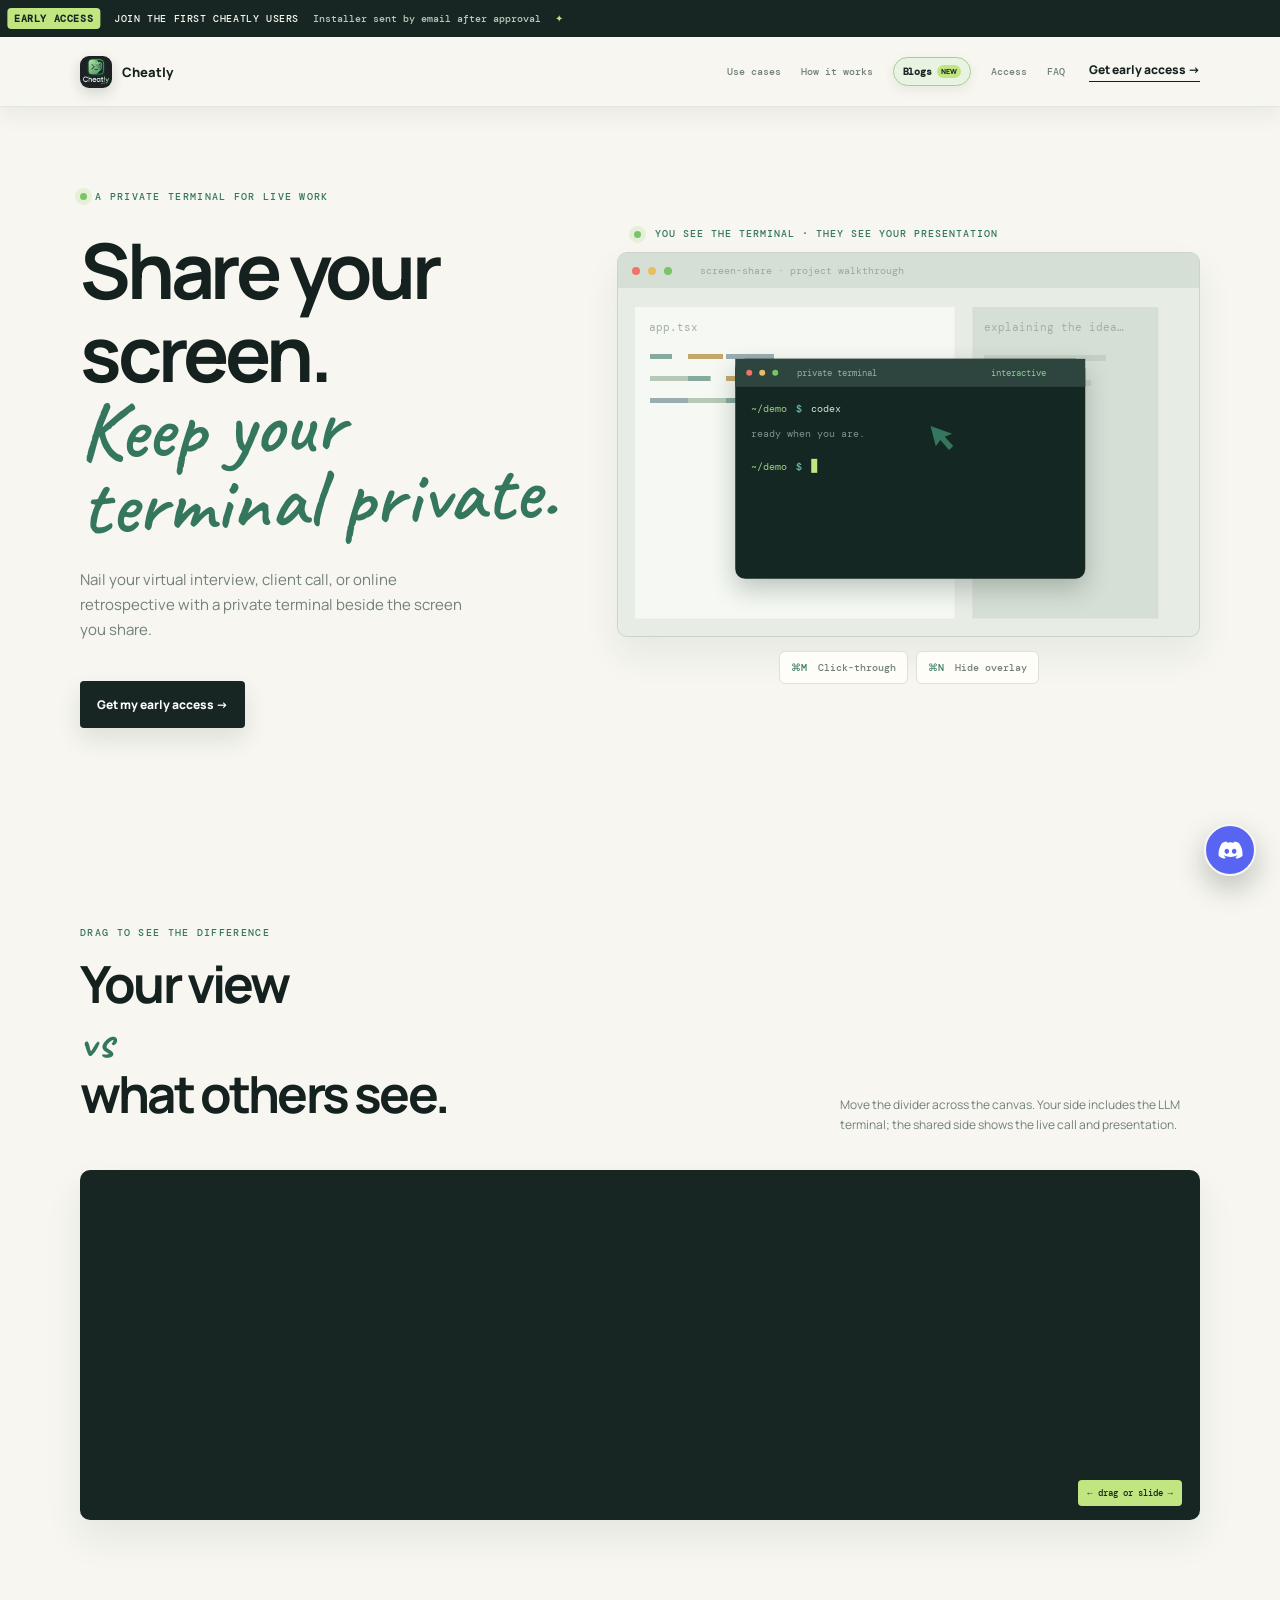
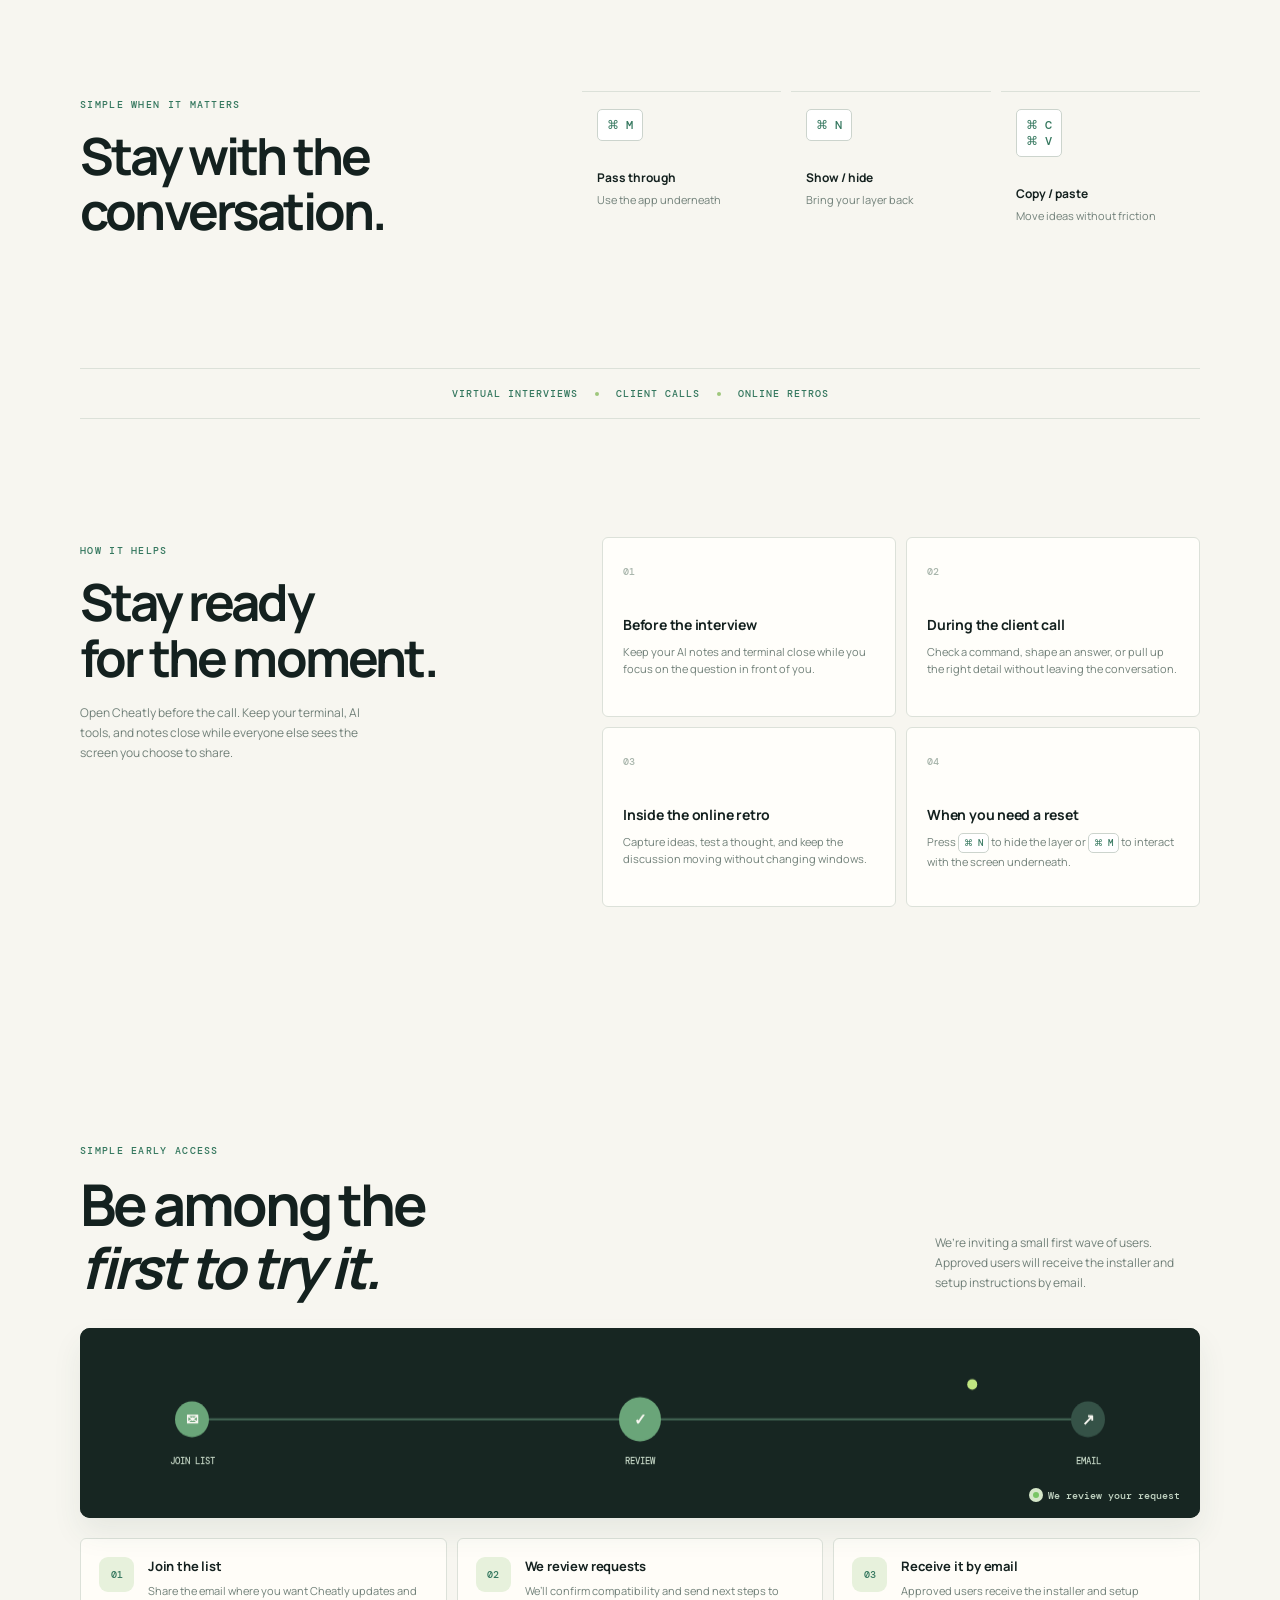
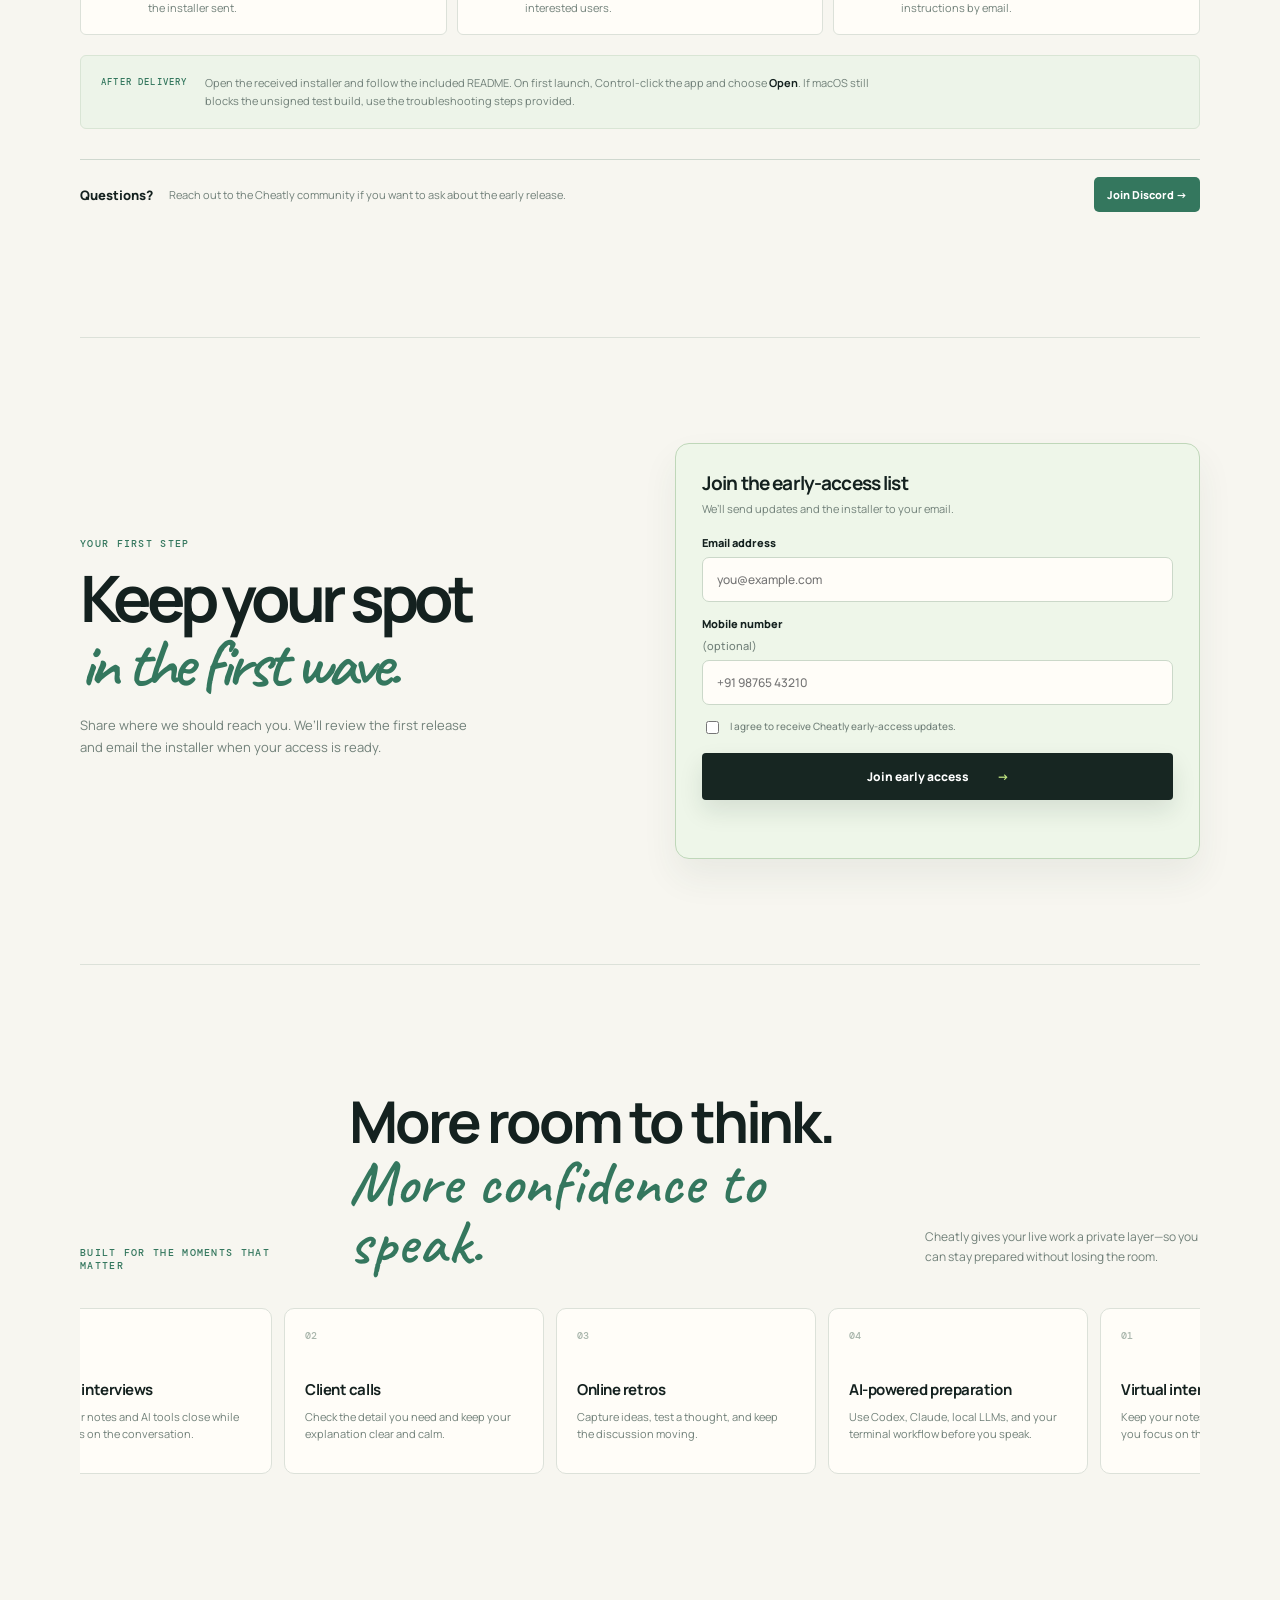
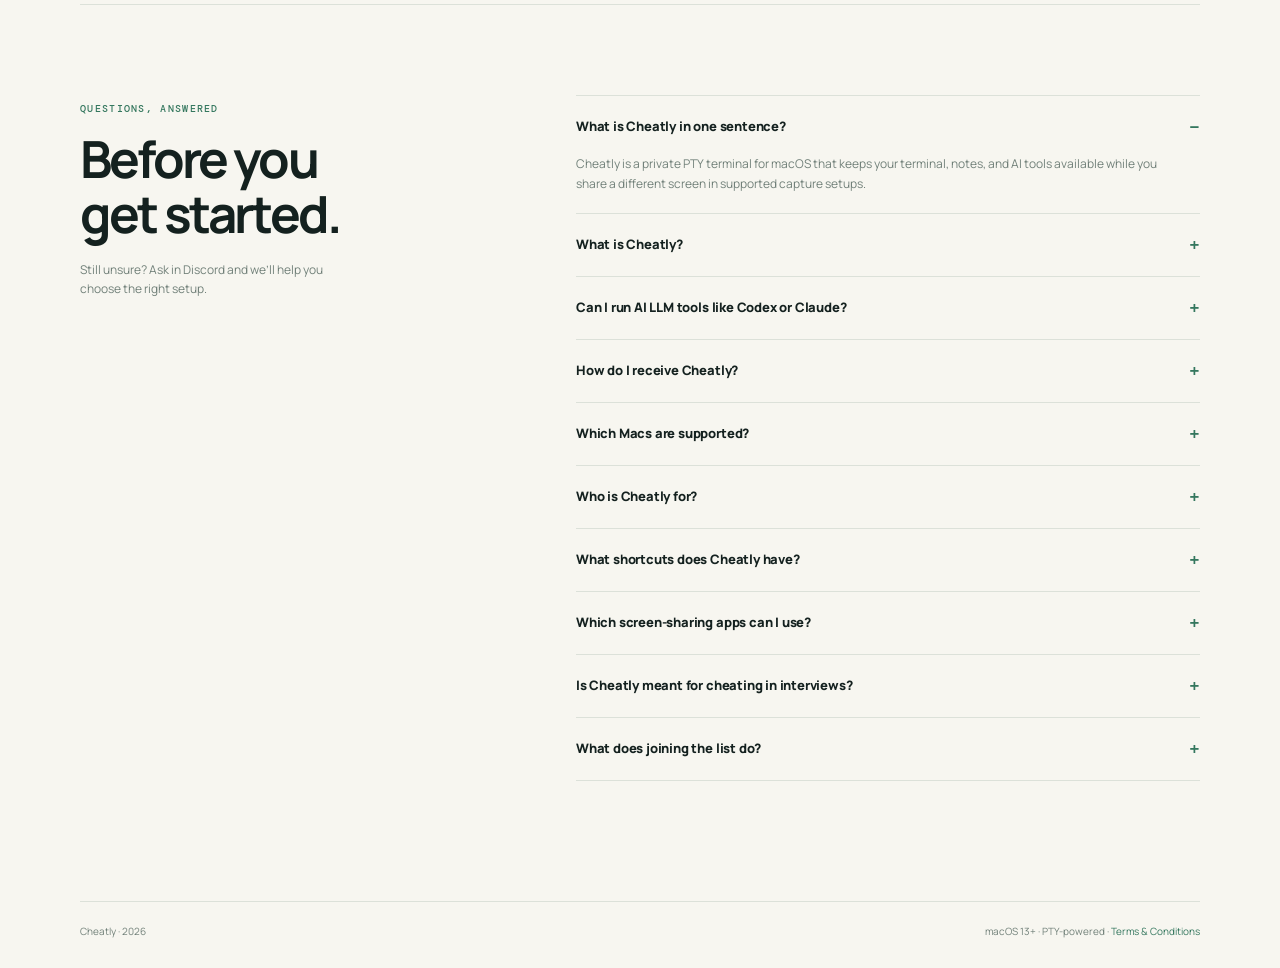
==== index.html @ dd2419b1 "Refine early access SEO and signup experience" ====
<!doctype html>
<html lang="en">
<head>
  <meta charset="utf-8">
  <meta name="viewport" content="width=device-width, initial-scale=1">
  <meta name="description" content="Cheatly is a private PTY terminal for Mac screen sharing. Keep your terminal, notes, and AI tools close while you prepare for interviews, client calls, and online retrospectives.">
  <meta name="keywords" content="private terminal for Mac, macOS screen sharing terminal, AI workspace macOS, PTY terminal overlay, Codex terminal, Claude terminal, private workspace for virtual interviews">
  <meta name="author" content="Cheatly">
  <meta name="application-name" content="Cheatly">
  <meta name="theme-color" content="#172622">
  <meta name="robots" content="index, follow, max-image-preview:large, max-snippet:-1, max-video-preview:-1">
  <meta name="referrer" content="strict-origin-when-cross-origin">
  <link rel="canonical" href="https://cheatly.pro/">
  <meta property="og:type" content="website">
  <meta property="og:site_name" content="Cheatly">
  <meta property="og:title" content="Cheatly — Private terminal for Mac screen sharing">
  <meta property="og:description" content="Keep your terminal, notes, and AI tools close while you share your screen. Join Cheatly early access.">
  <meta property="og:image" content="https://cheatly.pro/cheatly.png">
  <meta property="og:image:alt" content="Cheatly terminal logo">
  <meta property="og:image:type" content="image/png">
  <meta property="og:image:width" content="1070">
  <meta property="og:image:height" content="1070">
  <meta property="og:locale" content="en_IN">
  <meta property="og:url" content="https://cheatly.pro/">
  <meta name="twitter:card" content="summary">
  <meta name="twitter:title" content="Cheatly — Private terminal for Mac screen sharing">
  <meta name="twitter:description" content="Keep your terminal, notes, and AI tools close while you share your screen. Join Cheatly early access.">
  <meta name="twitter:image" content="https://cheatly.pro/cheatly.png">
  <meta name="twitter:image:alt" content="Cheatly terminal logo">
  <title>Cheatly Terminal — Private AI workspace for macOS screen sharing</title>
  <script type="application/ld+json">
  {
    "@context": "https://schema.org",
    "@graph": [
      {
        "@type": "SoftwareApplication",
        "name": "Cheatly",
        "alternateName": "Cheatly Terminal",
        "applicationCategory": "DeveloperApplication",
        "operatingSystem": "macOS 13 or later",
        "description": "A private PTY-powered terminal overlay for macOS screen sharing.",
        "isAccessibleForFree": true,
        "url": "https://cheatly.pro/",
        "brand": {"@type":"Brand","name":"Cheatly"},
        "audience": {"@type":"Audience","audienceType":"Mac users preparing for virtual interviews, client calls, and online retrospectives"},
        "featureList": "Real PTY terminal, AI LLM support, Codex and Claude support, local model support, click-through mode, show and hide shortcut"
      },
      {
        "@type": "WebSite",
        "name": "Cheatly",
        "url": "https://cheatly.pro/",
        "description": "A private terminal workspace for macOS screen sharing."
      },
      {
        "@type": "Organization",
        "name": "Cheatly",
        "url": "https://cheatly.pro/",
        "logo": "https://cheatly.pro/cheatly.png",
        "sameAs": ["https://discord.gg/3Ug6gJwu9"]
      },
      {
        "@type": "FAQPage",
        "mainEntity": [
          {"@type":"Question","name":"What is Cheatly in one sentence?","acceptedAnswer":{"@type":"Answer","text":"Cheatly is a private PTY terminal for macOS that keeps your terminal, notes, and AI tools available while you share a different screen in supported capture setups."}},
          {"@type":"Question","name":"What is Cheatly?","acceptedAnswer":{"@type":"Answer","text":"Cheatly is a real PTY-powered terminal overlay for macOS that gives you a private workspace while you share your screen."}},
          {"@type":"Question","name":"Can I run AI LLM tools like Codex or Claude?","acceptedAnswer":{"@type":"Answer","text":"Yes. You can run Codex, Claude, local LLM tools, git, scripts, and other command-line tools available in your Mac terminal."}},
          {"@type":"Question","name":"How do I receive Cheatly?","acceptedAnswer":{"@type":"Answer","text":"Join the early-access list with your email. After approval, the installer and setup instructions will be sent to you by email."}},
          {"@type":"Question","name":"Which Macs are supported?","acceptedAnswer":{"@type":"Answer","text":"The current release supports macOS 13 or later on Apple Silicon Macs."}},
          {"@type":"Question","name":"Who is Cheatly for?","acceptedAnswer":{"@type":"Answer","text":"Cheatly is for Mac users who want a private workspace for preparation, notes, terminal commands, and permitted AI-assisted work during virtual interviews, client calls, and online retrospectives."}},
          {"@type":"Question","name":"What shortcuts does Cheatly have?","acceptedAnswer":{"@type":"Answer","text":"Command-M toggles click-through mode, Command-N shows or hides the overlay, and standard Command-C and Command-V copy and paste work in the terminal."}},
          {"@type":"Question","name":"Which screen-sharing apps can I use?","acceptedAnswer":{"@type":"Answer","text":"Cheatly is designed for supported capture paths in apps such as Teams, Zoom, Google Meet, and WhatsApp. Capture behavior can vary by app, call mode, and system settings, so test your setup before an important session."}},
          {"@type":"Question","name":"Is Cheatly meant for cheating in interviews?","acceptedAnswer":{"@type":"Answer","text":"No. Cheatly does not support cheating or deceptive use during interviews, exams, or professional calls. Ask your interviewer or meeting host for permission before using LLM tools, and follow their rules."}}
        ]
      }
    ]
  }
  </script>
  <link rel="stylesheet" href="styles.css?v=15">
  <link rel="icon" href="cheatly.png" type="image/png">
  <link rel="apple-touch-icon" href="cheatly.png">
  <!-- Google tag (gtag.js) -->
  <script async src="https://www.googletagmanager.com/gtag/js?id=G-L28HCH51R9"></script>
  <script>
    window.dataLayer = window.dataLayer || [];
    function gtag(){dataLayer.push(arguments);}
    gtag('js', new Date());
    gtag('config', 'G-L28HCH51R9');
  </script>
  <!-- Meta Pixel Code -->
  <script>
    !function(f,b,e,v,n,t,s)
    {if(f.fbq)return;n=f.fbq=function(){n.callMethod?
    n.callMethod.apply(n,arguments):n.queue.push(arguments)};
    if(!f._fbq)f._fbq=n;n.push=n;n.loaded=!0;n.version='2.0';
    n.queue=[];t=b.createElement(e);t.async=!0;
    t.src=v;s=b.getElementsByTagName(e)[0];
    s.parentNode.insertBefore(t,s)}(window, document,'script',
    'https://connect.facebook.net/en_US/fbevents.js');
    fbq('init', '2319515568893162');
    fbq('track', 'PageView');
  </script>
</head>
<body>
  <noscript><img height="1" width="1" style="display:none" src="https://www.facebook.com/tr?id=2319515568893162&ev=PageView&noscript=1" alt=""></noscript>
  <div class="offer-banner"><div class="offer-track"><span>EARLY ACCESS</span><b>Join the first Cheatly users</b><small>Installer sent by email after approval</small><i>✦</i><span>EARLY ACCESS</span><b>Join the first Cheatly users</b><small>Installer sent by email after approval</small><i>✦</i></div></div>
  <header class="nav shell">
    <a class="brand" href="#top" aria-label="Cheatly home"><img class="brand-logo" src="cheatly.png" alt="Cheatly logo"><span>Cheatly</span></a>
    <nav class="nav-links" aria-label="Main navigation"><a href="#use-cases">Use cases</a><a href="#how">How it works</a><a class="blog-nav-link" href="blogs.html">Blogs <span>New</span></a><a href="#access">Access</a><a href="#faq">FAQ</a></nav>
    <div class="mobile-nav"><button class="mobile-nav-toggle" id="mobileNavToggle" type="button" aria-expanded="false" aria-controls="mobileNavPanel">Menu <span>+</span></button><div class="mobile-nav-panel" id="mobileNavPanel" aria-hidden="true"><a href="#use-cases">Use cases</a><a href="#how">How it works</a><a class="blog-nav-link" href="blogs.html">Blogs <span>New</span></a><a href="#access">Access</a><a href="#faq">FAQ</a></div></div>
    <a class="nav-buy" href="#join"><span class="desktop-cta">Get early access →</span><span class="mobile-cta">Join list →</span></a>
  </header>

  <main id="top">
    <section class="hero shell">
      <div class="hero-copy">
        <span class="eyebrow"><i></i> A private terminal for live work</span>
        <h1>Share your screen.<br><em>Keep your terminal private.</em></h1>
        <p>Nail your virtual interview, client call, or online retrospective with a private terminal beside the screen you share.</p>
        <a class="button" href="#join">Get my early access →</a>
      </div>
      <div class="demo-wrap">
        <div class="demo-label"><span class="pulse"></span> You see the terminal · They see your presentation</div>
        <div class="demo-card"><canvas id="demoCanvas" aria-label="Interactive animation showing a private terminal over a shared screen"></canvas></div>
        <div class="demo-controls">
          <button id="modeButton" type="button"><span>⌘M</span> Click-through</button>
          <button id="visibilityButton" type="button"><span>⌘N</span> Hide overlay</button>
        </div>
      </div>
    </section>

    <section class="flap-demo shell">
      <div class="flap-heading"><div><span class="eyebrow">Drag to see the difference</span><h2>Your view<br><span class="vs-line">vs</span><br>what others see.</h2></div><p>Move the divider across the canvas. Your side includes the LLM terminal; the shared side shows the live call and presentation.</p></div>
      <div class="flap-player"><canvas id="flapCanvas" aria-label="Interactive comparison between the private terminal view and shared screen view"></canvas><div class="flap-hint">← drag or slide →</div></div>
      <input id="flapSlider" class="flap-slider" type="range" min="18" max="82" value="50" aria-label="Compare your private view with the shared view">
      <div class="flap-labels"><span>YOUR VIEW · PRIVATE TERMINAL</span><span>SHARED VIEW · PRESENTATION</span></div>
    </section>

    <section id="features" class="shortcuts shell">
      <div class="shortcut-intro"><span class="eyebrow">Simple when it matters</span><h2>Stay with the<br>conversation.</h2></div>
      <div class="shortcut-list">
        <div class="shortcut"><kbd>⌘ M</kbd><div><strong>Pass through</strong><small>Use the app underneath</small></div></div>
        <div class="shortcut"><kbd>⌘ N</kbd><div><strong>Show / hide</strong><small>Bring your layer back</small></div></div>
        <div class="shortcut"><kbd>⌘ C<br>⌘ V</kbd><div><strong>Copy / paste</strong><small>Move ideas without friction</small></div></div>
      </div>
    </section>

    <section class="signal-strip shell">
      <span>VIRTUAL INTERVIEWS</span><i></i><span>CLIENT CALLS</span><i></i><span>ONLINE RETROS</span>
    </section>

    <section id="how" class="how-it-works shell">
      <div class="how-intro"><span class="eyebrow">How it helps</span><h2>Stay ready<br>for the moment.</h2><p>Open Cheatly before the call. Keep your terminal, AI tools, and notes close while everyone else sees the screen you choose to share.</p></div>
      <div class="how-grid">
        <article class="how-card"><span>01</span><h3>Before the interview</h3><p>Keep your AI notes and terminal close while you focus on the question in front of you.</p></article>
        <article class="how-card"><span>02</span><h3>During the client call</h3><p>Check a command, shape an answer, or pull up the right detail without leaving the conversation.</p></article>
        <article class="how-card"><span>03</span><h3>Inside the online retro</h3><p>Capture ideas, test a thought, and keep the discussion moving without changing windows.</p></article>
        <article class="how-card"><span>04</span><h3>When you need a reset</h3><p>Press <kbd>⌘ N</kbd> to hide the layer or <kbd>⌘ M</kbd> to interact with the screen underneath.</p></article>
      </div>
    </section>

    <section id="access" class="access shell">
      <div class="access-heading"><div><span class="eyebrow">Simple early access</span><h2>Be among the<br><em>first to try it.</em></h2></div><p>We’re inviting a small first wave of users. Approved users will receive the installer and setup instructions by email.</p></div>
      <div class="access-visual"><canvas id="accessCanvas" aria-label="Three-step process: join the early-access list, receive approval, and get the installer by email"></canvas><div class="visual-caption"><span class="pulse"></span><span id="processCaption">Join the early-access list</span></div></div>
      <div class="access-details">
        <div class="access-detail"><span class="step-icon">01</span><div><h3>Join the list</h3><p>Share the email where you want Cheatly updates and the installer sent.</p></div></div>
        <div class="access-detail"><span class="step-icon">02</span><div><h3>We review requests</h3><p>We’ll confirm compatibility and send next steps to interested users.</p></div></div>
        <div class="access-detail"><span class="step-icon">03</span><div><h3>Receive it by email</h3><p>Approved users receive the installer and setup instructions by email.</p></div></div>
      </div>
      <div class="install-note"><span class="eyebrow">After delivery</span><p>Open the received installer and follow the included README. On first launch, Control-click the app and choose <b>Open</b>. If macOS still blocks the unsigned test build, use the troubleshooting steps provided.</p></div>
      <div class="support-note"><span>Questions?</span><p>Reach out to the Cheatly community if you want to ask about the early release.</p><a class="support-button" href="https://discord.gg/3Ug6gJwu9" target="_blank" rel="noopener">Join Discord →</a></div>
    </section>
    <section id="join" class="join shell" aria-labelledby="join-title"><div class="join-copy"><span class="eyebrow">Your first step</span><h2 id="join-title">Keep your spot<br><em>in the first wave.</em></h2><p>Share where we should reach you. We’ll review the first release and email the installer when your access is ready.</p></div><form class="interest-form" id="interestForm"><div class="form-heading"><strong>Join the early-access list</strong><span>We’ll send updates and the installer to your email.</span></div><label>Email address<input name="email" type="email" autocomplete="email" placeholder="you@example.com" required></label><label>Mobile number <span>(optional)</span><input name="mobile" type="tel" autocomplete="tel" placeholder="+91 98765 43210"></label><label class="consent"><input name="consent" type="checkbox" required><span>I agree to receive Cheatly early-access updates.</span></label><button class="button" type="submit">Join early access <b>→</b></button><p class="form-status" id="interestStatus" role="status" aria-live="polite"></p></form></section>
    <section id="use-cases" class="use-cases shell" aria-labelledby="use-cases-title">
      <div class="use-cases-heading"><span class="eyebrow">Built for the moments that matter</span><h2 id="use-cases-title">More room to think.<br><em>More confidence to speak.</em></h2><p>Cheatly gives your live work a private layer—so you can stay prepared without losing the room.</p></div>
      <div class="use-cases-marquee" aria-label="Cheatly use cases">
        <div class="use-cases-track">
          <article><span>01</span><strong>Virtual interviews</strong><p>Keep your notes and AI tools close while you focus on the conversation.</p></article>
          <article><span>02</span><strong>Client calls</strong><p>Check the detail you need and keep your explanation clear and calm.</p></article>
          <article><span>03</span><strong>Online retros</strong><p>Capture ideas, test a thought, and keep the discussion moving.</p></article>
          <article><span>04</span><strong>AI-powered preparation</strong><p>Use Codex, Claude, local LLMs, and your terminal workflow before you speak.</p></article>
          <article><span>01</span><strong>Virtual interviews</strong><p>Keep your notes and AI tools close while you focus on the conversation.</p></article>
          <article><span>02</span><strong>Client calls</strong><p>Check the detail you need and keep your explanation clear and calm.</p></article>
          <article><span>03</span><strong>Online retros</strong><p>Capture ideas, test a thought, and keep the discussion moving.</p></article>
          <article><span>04</span><strong>AI-powered preparation</strong><p>Use Codex, Claude, local LLMs, and your terminal workflow before you speak.</p></article>
        </div>
      </div>
    </section>
    <section id="faq" class="faq shell">
      <div class="faq-heading"><span class="eyebrow">Questions, answered</span><h2>Before you<br>get started.</h2><p>Still unsure? Ask in Discord and we’ll help you choose the right setup.</p></div>
      <div class="faq-list">
        <details open><summary>What is Cheatly in one sentence?</summary><p>Cheatly is a private PTY terminal for macOS that keeps your terminal, notes, and AI tools available while you share a different screen in supported capture setups.</p></details>
        <details><summary>What is Cheatly?</summary><p>Cheatly is a real PTY-powered terminal overlay for macOS. It gives you a private workspace while you share your screen.</p></details>
        <details><summary>Can I run AI LLM tools like Codex or Claude?</summary><p>Yes. You can run Codex, Claude, local LLM tools, git, scripts, and other command-line tools available in your Mac terminal.</p></details>
        <details><summary>How do I receive Cheatly?</summary><p>Join the early-access list with your email. After approval, the installer and setup instructions will be sent to you by email.</p></details>
        <details><summary>Which Macs are supported?</summary><p>The current release supports macOS 13 or later on Apple Silicon Macs.</p></details>
        <details><summary>Who is Cheatly for?</summary><p>Cheatly is for Mac users preparing for virtual interviews, client calls, online retrospectives, and other live work where a private preparation space is useful.</p></details>
        <details><summary>What shortcuts does Cheatly have?</summary><p><kbd>⌘ M</kbd> toggles click-through mode, <kbd>⌘ N</kbd> shows or hides the overlay, and standard <kbd>⌘ C</kbd> and <kbd>⌘ V</kbd> copy and paste work in the terminal.</p></details>
        <details><summary>Which screen-sharing apps can I use?</summary><p>Cheatly is designed for supported capture paths in apps such as Teams, Zoom, Google Meet, and WhatsApp. Capture behavior can vary by app, call mode, and system settings, so test your setup before an important session.</p></details>
        <details><summary>Is Cheatly meant for cheating in interviews?</summary><p><strong>No.</strong> Cheatly does not support cheating or deceptive use during interviews, exams, or professional calls. Ask your interviewer or meeting host for permission before using LLM tools, and follow their rules.</p></details>
        <details><summary>What does joining the list do?</summary><p>It lets us contact you about the first release. If you’re approved, we’ll email the installer and setup instructions.</p></details>
      </div>
    </section>
  </main>

  <footer class="footer shell"><span>Cheatly · 2026</span><span>macOS 13+ · PTY-powered · <a href="tnc/">Terms &amp; Conditions</a></span></footer>
  <a class="floating-discord" href="https://discord.gg/3Ug6gJwu9" target="_blank" rel="noopener" aria-label="Open Cheatly Discord support" data-tooltip="Need help? Join Discord">
    <svg viewBox="0 0 24 24" aria-hidden="true"><path d="M19.54 5.32A16.8 16.8 0 0 0 15.4 4l-.5 1.02a15.6 15.6 0 0 0-5.8 0L8.6 4a16.8 16.8 0 0 0-4.14 1.32C1.84 9.25 1.13 13.07 1.48 16.84a16.8 16.8 0 0 0 5.07 2.58l1.23-1.63a10.2 10.2 0 0 1-1.94-.94l.47-.36c3.74 1.74 7.8 1.74 11.5 0l.47.36c-.61.36-1.26.68-1.94.94l1.23 1.63a16.8 16.8 0 0 0 5.07-2.58c.42-4.37-.72-8.16-3.1-11.52ZM8.73 15.03c-1.12 0-2.04-1.02-2.04-2.28s.9-2.28 2.04-2.28 2.05 1.02 2.04 2.28c0 1.26-.9 2.28-2.04 2.28Zm6.54 0c-1.12 0-2.04-1.02-2.04-2.28s.9-2.28 2.04-2.28 2.05 1.02 2.04 2.28c0 1.26-.9 2.28-2.04 2.28Z"/></svg>
  </a>
  <script src="config.js?v=2"></script>
  <script>window.GA4_MEASUREMENT_ID = typeof GA4_MEASUREMENT_ID !== "undefined" ? GA4_MEASUREMENT_ID : "";</script>
  <script>window.MIXPANEL_PROJECT_TOKEN = typeof MIXPANEL_PROJECT_TOKEN !== "undefined" ? MIXPANEL_PROJECT_TOKEN : "";</script>
  <script src="analytics.js?v=3"></script>
  <script src="waitlist.js?v=1"></script>
  <script src="demo.js?v=13"></script>
</body>
</html>
---- styles.css ----
@import url('https://fonts.googleapis.com/css2?family=Caveat:wght@500;600;700&family=DM+Mono:wght@400;500&family=Manrope:wght@400;600;700;800&display=swap');
:root{--ink:#14211f;--muted:#718079;--paper:#f7f6f0;--green:#34775e;--lime:#c1e681;--line:#dce1d9;--dark:#172622}
*{box-sizing:border-box}html{scroll-behavior:smooth}body{margin:0;background:var(--paper);color:var(--ink);font-family:Manrope,system-ui,sans-serif}.shell{width:min(1120px,calc(100% - 44px));margin:auto}
.offer-banner{position:sticky;top:0;z-index:20;overflow:hidden;min-height:35px;color:#f7f6f0;background:var(--dark);font:500 10px DM Mono,monospace;letter-spacing:.06em;text-transform:uppercase;white-space:nowrap}.offer-track{display:flex;width:max-content;align-items:center;gap:14px;padding:8px 0;animation:offer-marquee 24s linear infinite;transform:translateX(-50%)}.offer-banner span{padding:4px 7px;border-radius:4px;color:var(--dark);background:var(--lime);font-weight:800}.offer-banner b{font-weight:500}.offer-banner small{color:#b8c9ba;font:inherit;text-transform:none;letter-spacing:0}.offer-banner i{color:var(--lime);font-style:normal}@keyframes offer-marquee{from{transform:translateX(-50%)}to{transform:translateX(0)}}
.nav{height:82px;display:flex;align-items:center;justify-content:space-between;gap:24px}.brand{display:flex;align-items:center;gap:10px;color:var(--ink);font-size:13px;font-weight:800;text-decoration:none}.brand-logo{display:block;width:32px;height:32px;border-radius:9px;object-fit:cover;box-shadow:0 5px 14px rgba(23,38,34,.16)}.nav-links{display:flex;align-items:center;gap:20px;margin-left:auto}.nav-links a{color:var(--muted);font:500 10px DM Mono,monospace;text-decoration:none}.nav-links a:hover{color:var(--green)}.nav-buy{color:var(--ink);font-size:12px;font-weight:800;text-decoration:none;border-bottom:1px solid var(--ink);padding-bottom:3px;white-space:nowrap}.mobile-nav{display:none}
.hero{display:grid;grid-template-columns:.9fr 1.1fr;gap:60px;align-items:center;padding:76px 0 105px}.eyebrow{display:inline-flex;align-items:center;gap:8px;color:var(--green);font:500 10px DM Mono,monospace;letter-spacing:.13em;text-transform:uppercase}.eyebrow i,.pulse{display:inline-block;width:7px;height:7px;border-radius:50%;background:#79c565;box-shadow:0 0 0 5px #e6f0d9}.hero h1{margin:24px 0 22px;font-size:clamp(48px,6vw,77px);line-height:.96;letter-spacing:-.085em}.hero h1 em{color:var(--green);font-style:normal}.hero-copy p{max-width:390px;color:var(--muted);font-size:15px;line-height:1.65}.button{display:inline-flex;align-items:center;justify-content:space-between;gap:28px;margin-top:23px;padding:15px 17px;border:0;border-radius:8px;color:#fff;background:var(--dark);font:800 12px Manrope,sans-serif;text-decoration:none;box-shadow:0 11px 24px #162e281c;cursor:pointer;transition:.2s}.button:hover{background:var(--green);transform:translateY(-2px)}.button b{color:var(--lime);font-weight:800}
.demo-wrap{position:relative}.demo-label{margin:0 0 12px 17px;color:var(--green);font:500 10px DM Mono,monospace;text-transform:uppercase;letter-spacing:.1em}.demo-label .pulse{margin-right:7px;vertical-align:-1px;animation:glow 1.6s infinite}@keyframes glow{50%{box-shadow:0 0 0 9px #e6f0d900}}.demo-card{overflow:hidden;border:1px solid #cbd4cb;border-radius:15px;background:#dfe6de;box-shadow:0 24px 55px #244c3b1c}.demo-card canvas{display:block;width:100%;height:auto}.demo-controls{display:flex;gap:8px;justify-content:center;margin-top:14px}.demo-controls button{border:1px solid var(--line);border-radius:6px;padding:9px 11px;color:var(--muted);background:#fffdf8;font:500 10px DM Mono,monospace;cursor:pointer}.demo-controls button:hover,.demo-controls button.active{border-color:var(--green);color:var(--green);background:#edf5e8}.demo-controls span{color:var(--green);margin-right:5px}
.shortcuts{display:grid;grid-template-columns:.8fr 1.2fr;gap:90px;padding:86px 0 125px}.shortcuts h2,.reassurance h2,.buy h2{margin:15px 0 0;font-size:clamp(35px,4vw,53px);line-height:1;letter-spacing:-.075em}.shortcut-list{display:grid;grid-template-columns:repeat(3,1fr);gap:10px;align-items:start}.shortcut{display:flex;flex-direction:column;gap:28px;padding:20px 15px;border-top:1px solid var(--line)}kbd{display:inline-flex;width:max-content;padding:7px 9px;border:1px solid #ccd4cd;border-radius:5px;color:var(--green);background:#fff;font:500 12px DM Mono,monospace;line-height:1.35}.shortcut strong,.shortcut small{display:block}.shortcut strong{font-size:12px}.shortcut small{margin-top:6px;color:var(--muted);font-size:11px;line-height:1.4}
.signal-strip{display:flex;align-items:center;justify-content:center;gap:17px;padding:18px 0;border-top:1px solid var(--line);border-bottom:1px solid var(--line);color:var(--green);font:500 10px DM Mono,monospace;letter-spacing:.1em}.signal-strip i{width:4px;height:4px;border-radius:50%;background:#9fc77c}
.privacy-callout{display:flex;align-items:center;gap:23px;margin-top:32px;padding:25px 28px;border-radius:8px;color:#e9f2e7;background:var(--dark)}.privacy-mark{display:grid;place-items:center;width:42px;height:42px;border:1px solid #65816b;border-radius:50%;color:var(--lime);font-size:27px}.privacy-callout .eyebrow{color:#b6d49f}.privacy-callout h2{margin:8px 0 7px;color:#f7f6f0;font-size:clamp(20px,2.6vw,30px);letter-spacing:-.06em}.privacy-callout p{max-width:610px;margin:0;color:#b8c9ba;font-size:11px;line-height:1.6}.privacy-note{margin-left:auto;color:var(--lime);font:500 10px DM Mono,monospace;line-height:1.5;text-align:right}
.flap-demo{display:grid;grid-template-columns:.65fr 1.35fr;gap:42px;align-items:center;padding:86px 0 112px}.flap-heading h2{margin:15px 0 18px;font-size:clamp(35px,4vw,53px);line-height:1;letter-spacing:-.075em}.flap-heading p{max-width:280px;color:var(--muted);font-size:12px;line-height:1.65}.flap-player{position:relative;overflow:hidden;border-radius:10px;background:#172622;box-shadow:0 18px 36px #244c3b16}.flap-player canvas{display:block;width:100%;height:auto;touch-action:none;cursor:ew-resize}.flap-hint{position:absolute;right:18px;bottom:14px;padding:7px 9px;border-radius:4px;color:#172622;background:#c1e681;font:500 9px DM Mono,monospace;pointer-events:none}.flap-slider{grid-column:2;width:calc(100% - 36px);margin:-25px 18px 0;accent-color:var(--green);cursor:ew-resize}.flap-labels{grid-column:2;display:flex;justify-content:space-between;margin-top:-30px;color:var(--muted);font:500 9px DM Mono,monospace;letter-spacing:.05em}.flap-labels span:last-child{text-align:right}
.story-video{display:grid;grid-template-columns:.7fr 1.3fr;gap:60px;align-items:center;padding:112px 0 118px}.story-video-heading h2{margin:15px 0 18px;font-size:clamp(35px,4vw,53px);line-height:1;letter-spacing:-.075em}.story-video-heading p{max-width:280px;color:var(--muted);font-size:12px;line-height:1.65}.story-player{position:relative;overflow:hidden;border-radius:10px;background:#172622;box-shadow:0 20px 45px #244c3b18}.story-player canvas{display:block;width:100%;height:auto}.story-progress{position:absolute;right:22px;bottom:17px;left:22px;height:2px;background:#55705f}.story-progress span{display:block;width:0;height:100%;background:#c1e681}.story-controls{grid-column:2;display:flex;align-items:center;gap:16px;margin-top:-42px;color:var(--muted);font:500 10px DM Mono,monospace}.story-controls button{padding:8px 12px;border:1px solid var(--line);border-radius:4px;color:var(--green);background:#fffdf8;font:inherit;cursor:pointer}.story-controls button:hover{border-color:var(--green)}.story-dots{display:flex;gap:5px}.story-dots button{width:6px;height:6px;padding:0;border:0;border-radius:50%;background:#c8d5c8;cursor:pointer}.story-dots button.active{background:var(--green)}.story-controls>span{margin-left:auto}
.how-it-works{display:grid;grid-template-columns:.85fr 1.15fr;gap:80px;padding:118px 0}.how-intro h2{margin:15px 0 18px;font-size:clamp(35px,4vw,53px);line-height:1;letter-spacing:-.075em}.how-intro>p{max-width:300px;color:var(--muted);font-size:12px;line-height:1.65}.how-grid{display:grid;grid-template-columns:1fr 1fr;gap:10px}.how-card{min-height:180px;padding:20px;border:1px solid var(--line);border-radius:12px;background:#fffefa}.how-card>span{color:#a8b5ab;font:500 10px DM Mono,monospace}.how-card h3{margin:36px 0 8px;font-size:14px;letter-spacing:-.03em}.how-card p{margin:0;color:var(--muted);font-size:11px;line-height:1.6}.how-card kbd{padding:3px 5px;font-size:9px}
.reassurance{padding:95px 0;background:#e6eee0}.reassurance-inner{display:grid;grid-template-columns:1fr 1fr auto;gap:30px;align-items:end}.reassurance-note{display:flex;align-items:center;gap:14px}.reassurance-note span{color:var(--green);font-size:42px;font-weight:800;letter-spacing:-.08em}.reassurance-note p{margin:0;color:var(--muted);font-size:12px;line-height:1.5}.reassurance-note b{color:var(--ink);font-size:10px;font-weight:600}
.buy{display:flex;align-items:end;justify-content:space-between;gap:40px;padding:125px 0}.buy-right{text-align:right}.buy-right strong{display:block;color:var(--green);font-size:38px;letter-spacing:-.07em}.buy-right strong del{margin-right:8px;color:var(--muted);font-size:20px;font-weight:400;letter-spacing:-.04em}.buy-right small{display:block;color:var(--muted);font-size:11px}.buy-right .button{min-width:210px}.footer{display:flex;justify-content:space-between;padding:22px 0 30px;border-top:1px solid var(--line);color:var(--muted);font-size:10px}
.access{padding:125px 0}.access-heading{margin-bottom:52px}.access-visual{position:relative;overflow:hidden;margin-bottom:14px;border:1px solid #cbd8c9;border-radius:16px;background:#e8f0e4;box-shadow:0 18px 40px #244c3b12}.access-visual canvas{display:block;width:100%;height:180px}.visual-caption{position:absolute;right:22px;bottom:16px;display:flex;align-items:center;gap:9px;color:var(--green);font:500 10px DM Mono,monospace}.visual-caption .pulse{width:6px;height:6px;box-shadow:0 0 0 4px #d5e7c9}.access-steps{display:grid;grid-template-columns:repeat(4,1fr);gap:12px}.access-step{position:relative;min-height:245px;padding:22px 20px;border:1px solid var(--line);border-radius:12px;background:#fffefa}.access-step>b{color:#a8b5ab;font:500 10px DM Mono,monospace}.step-icon{display:grid;place-items:center;width:38px;height:38px;margin:37px 0 28px;border-radius:10px;color:var(--green);background:#e7f1dc;font-size:19px}.access-step h3{margin:0 0 8px;font-size:15px;letter-spacing:-.03em}.access-step p{margin:0;color:var(--muted);font-size:12px;line-height:1.6}.access-step a{color:var(--green);font-weight:800;text-decoration:none}.access-step a:hover{text-decoration:underline}.install-note{display:flex;gap:26px;align-items:flex-start;margin-top:18px;padding:21px 23px;border-radius:10px;background:#e9f0e3}.install-note p{max-width:680px;margin:0;color:var(--muted);font-size:12px;line-height:1.65}.install-note b{color:var(--ink)}.support-note{display:flex;align-items:center;gap:16px;margin-top:46px;padding-top:20px;border-top:1px solid var(--line)}.support-note span{font-size:13px;font-weight:800}.support-note p{margin:0;color:var(--muted);font-size:12px}.support-note a{margin-left:auto;color:var(--green);font-size:12px;font-weight:800;text-decoration:none}
@media(max-width:800px){.hero{grid-template-columns:1fr;gap:48px;padding-top:53px}.hero h1{font-size:58px}.shortcuts{grid-template-columns:1fr;gap:45px}.reassurance-inner{grid-template-columns:1fr 1fr}.reassurance-note{grid-column:1/-1}.buy{align-items:start;flex-direction:column}.buy-right{text-align:left}.footer{display:block}.footer span+span{display:block;margin-top:8px}}
@media(max-width:900px){.nav-links{gap:12px}.nav-links a{font-size:9px}}
@media(max-width:700px){.nav{height:auto;min-height:74px;flex-wrap:wrap;padding:15px 0}.nav-links{order:3;width:100%;justify-content:space-between;margin:0;padding-top:3px}.nav-buy{font-size:11px}}
@media(max-width:650px){.privacy-callout{align-items:flex-start;flex-wrap:wrap;padding:22px}.privacy-note{width:100%;margin:2px 0 0 65px;text-align:left}}
.flap-demo{display:block}.flap-heading{display:flex;align-items:end;justify-content:space-between;gap:42px}.flap-heading h2 .vs-line{color:var(--green);font-size:.72em;letter-spacing:-.04em}.flap-heading p{margin:0 0 5px;max-width:360px}.flap-player{margin-top:30px}.flap-slider{display:block;grid-column:auto;width:calc(100% - 36px);margin:-25px 18px 0}.flap-labels{grid-column:auto}
@media(max-width:650px){.flap-heading{display:block}.flap-heading p{margin-top:20px}.flap-player{margin-top:26px}}
@media(max-width:800px){.how-it-works{grid-template-columns:1fr;gap:42px;padding:95px 0}.how-intro>p{max-width:420px}}
@media(max-width:800px){.story-video{grid-template-columns:1fr;gap:35px;padding:95px 0}.story-video-heading p{max-width:420px}.story-controls{grid-column:auto;margin-top:-17px}}
@media(max-width:800px){.flap-demo{grid-template-columns:1fr;gap:30px;padding:75px 0 95px}.flap-heading p{max-width:420px}.flap-slider,.flap-labels{grid-column:auto}.flap-labels{margin-top:-18px;font-size:8px}}
@media(max-width:520px){.flap-hint{right:10px;bottom:10px;font-size:8px}.flap-slider{height:34px;margin-top:-20px}.flap-labels{font-size:7px;letter-spacing:0}}
@media(max-width:800px){.access{padding:95px 0}.access-visual canvas{height:205px}.visual-caption{right:15px;bottom:13px;font-size:9px}.access-steps{grid-template-columns:1fr 1fr}.access-step{min-height:0}.install-note,.support-note{display:block}.install-note p{margin-top:12px}.support-note p{margin:10px 0}.support-note a{display:inline-block;margin:0}}
@media(max-width:520px){.access-steps{grid-template-columns:1fr}.access-visual canvas{height:225px}.visual-caption{position:static;padding:0 15px 14px}}

/* Access section refinement */
.access{padding-top:112px}.access-heading{display:flex;align-items:end;justify-content:space-between;gap:40px;margin-bottom:30px}.access-heading h2{margin:14px 0 0;font-size:clamp(38px,4.5vw,58px);line-height:.98;letter-spacing:-.08em}.access-heading>p{max-width:265px;margin:0 0 5px;color:var(--muted);font-size:12px;line-height:1.65}.access-visual{margin-bottom:20px;border:0;border-radius:18px;background:var(--dark);box-shadow:0 20px 45px #162e281c}.access-visual canvas{height:190px}.visual-caption{right:20px;bottom:16px;color:#c3d5c4}.access-steps{gap:10px}.access-step{min-height:215px;padding:19px 18px;border-color:#e1e5dd;border-radius:14px;background:#fffdf8;transition:transform .2s,box-shadow .2s}.access-step:hover{transform:translateY(-3px);box-shadow:0 12px 25px #244c3b12}.access-step>b{font-size:9px}.step-icon{width:35px;height:35px;margin:31px 0 23px;border-radius:9px;font-size:17px}.access-step h3{font-size:14px}.access-step p{font-size:11px;line-height:1.55}.install-note{gap:18px;margin-top:20px;padding:18px 20px;border:1px solid #d9e5d5;background:#edf4e9}.install-note .eyebrow{flex:0 0 auto;padding-top:2px;font-size:9px}.install-note p{font-size:11px}.support-note{margin-top:30px;padding-top:17px}.support-note p{font-size:11px}.support-note a{font-size:11px}
@media(max-width:800px){.access-heading{display:block}.access-heading>p{margin-top:20px}.access-visual canvas{height:205px}.access-step{min-height:190px}}

/* Keep the process panel and four-step row stable after deployment/cache refresh. */
section#access .access-visual{display:block;min-height:190px;height:190px;background:#172622}
section#access .access-visual canvas{display:block!important;width:100%!important;height:190px!important;min-height:190px}
section#access .access-steps{display:grid;grid-template-columns:repeat(4,minmax(0,1fr));width:100%}
section#access .access-details{display:grid;grid-template-columns:repeat(3,minmax(0,1fr));gap:10px;margin-top:20px}.access-detail{display:flex;gap:14px;align-items:flex-start;padding:18px;border:1px solid var(--line);border-radius:14px;background:#fffdf8}.access-detail .step-icon{flex:0 0 35px;margin:0;width:35px;height:35px;font:500 10px DM Mono,monospace}.access-detail h3{margin:1px 0 7px;font-size:13px;letter-spacing:-.03em}.access-detail p{margin:0;color:var(--muted);font-size:11px;line-height:1.55}.access-detail a{color:var(--green);font-weight:800;text-decoration:none}.access-detail a:hover{text-decoration:underline}
@media(max-width:800px){section#access .access-visual{height:205px;min-height:205px}section#access .access-visual canvas{height:205px!important;min-height:205px}section#access .access-steps{grid-template-columns:repeat(2,minmax(0,1fr))}}
@media(max-width:800px){section#access .access-details{grid-template-columns:1fr}}
.qr-cta{display:flex;align-items:center;justify-content:space-between;gap:40px;padding:38px 0 70px;border-top:1px solid var(--line)}.qr-cta h2{margin:14px 0 10px;font-size:clamp(32px,4vw,48px);line-height:1;letter-spacing:-.075em}.qr-cta p{margin:0 0 16px;color:var(--muted);font-size:12px}.qr-cta a{color:var(--green);font-size:12px;font-weight:800;text-decoration:none}.qr-frame{display:flex;align-items:center;gap:15px;padding:10px 14px 10px 10px;border:1px solid var(--line);border-radius:12px;background:#fffefa}.qr-frame img{display:block;width:118px;height:118px;border-radius:5px}.qr-frame span{color:var(--green);font:500 9px DM Mono,monospace;writing-mode:vertical-rl;letter-spacing:.12em}
.faq{display:grid;grid-template-columns:.8fr 1.2fr;gap:80px;padding:90px 0 120px;border-top:1px solid var(--line)}.faq-heading h2{margin:14px 0 18px;font-size:clamp(35px,4vw,53px);line-height:1;letter-spacing:-.075em}.faq-heading p{max-width:260px;margin:0;color:var(--muted);font-size:12px;line-height:1.65}.faq-list{border-top:1px solid var(--line)}.faq-list details{border-bottom:1px solid var(--line)}.faq-list summary{display:flex;align-items:center;justify-content:space-between;gap:20px;padding:19px 0;color:var(--ink);font-size:13px;font-weight:800;cursor:pointer;list-style:none}.faq-list summary::-webkit-details-marker{display:none}.faq-list summary::after{content:'+';color:var(--green);font:500 18px DM Mono,monospace}.faq-list details[open] summary::after{content:'−'}.faq-list details p{max-width:620px;margin:-4px 35px 19px 0;color:var(--muted);font-size:12px;line-height:1.65}.faq-list kbd{padding:3px 5px;font-size:9px}
@media(max-width:650px){.qr-cta{align-items:flex-start;flex-direction:column}.qr-frame{align-self:flex-start}}
@media(max-width:800px){.faq{grid-template-columns:1fr;gap:42px;padding:80px 0 95px}.faq-heading p{max-width:420px}}
@media(max-width:520px){.offer-track{gap:9px;font-size:9px;animation-duration:19s}.buy-right strong{font-size:34px}}

/* Editorial finish: quieter surfaces, sharper edges, less template-like repetition. */
.hero h1{font-weight:700;letter-spacing:-.095em}.button{border-radius:4px}.demo-card{border-radius:10px;box-shadow:0 18px 35px #244c3b14}.shortcut{padding-top:17px}.how-card,.access-detail{border-radius:6px;box-shadow:none}.how-card:hover,.access-detail:hover{border-color:#b8cbb7}.access-visual{border-radius:10px!important;box-shadow:0 15px 30px #244c3b14!important}.install-note{border-radius:6px}.support-note{border-top-color:#cfd8cf}.qr-frame{border-radius:6px}.qr-frame img{border-radius:2px}
@media(max-width:520px){.shell{width:calc(100% - 30px)}.hero h1{font-size:48px}.shortcut-list{grid-template-columns:1fr 1fr}.shortcut:last-child{grid-column:1/-1}.reassurance-inner{display:block}.reassurance-note{margin-top:35px}.footer{padding-bottom:25px}}

/* Readability pass: give display type enough air and reserve the handwritten face for emphasis. */
h1,h2,h3{overflow-wrap:normal;word-break:normal;text-wrap:balance}
.hero h1,.shortcuts h2,.reassurance h2,.buy h2,.flap-heading h2,.story-video-heading h2,.how-intro h2,.access-heading h2,.qr-cta h2,.faq-heading h2{line-height:1.08;letter-spacing:-.055em}
.hero h1 em{display:inline-block;font-family:Caveat,"Segoe Print",cursive;font-size:1.08em;font-weight:600;line-height:.9;letter-spacing:.005em;transform:rotate(-2deg);transform-origin:left center}
.flap-heading h2 .vs-line{display:inline-block;font-family:Caveat,"Segoe Print",cursive;font-size:.92em;font-weight:700;line-height:.7;letter-spacing:.02em;transform:rotate(-5deg)}
.privacy-callout h2{line-height:1.12;letter-spacing:-.035em}
.how-card h3,.access-detail h3,.faq-list summary{line-height:1.3;letter-spacing:-.015em}
@media(max-width:520px){.hero h1{font-size:48px;line-height:1.06}.hero h1 em{font-size:1.1em}.flap-heading h2,.story-video-heading h2,.how-intro h2,.access-heading h2,.qr-cta h2,.faq-heading h2{line-height:1.08}}

/* Make the purchase decision unmistakable. */
.access-heading>p strong{color:var(--green);font-weight:800}
.support-note .support-button{padding:10px 13px;border-radius:5px;color:#fff;background:var(--green);font-size:11px;white-space:nowrap}.support-note .support-button:hover{color:#fff;background:var(--dark);text-decoration:none}
.access-detail.proof-step{border-color:#a8cb9c;background:#f0f7eb;box-shadow:0 8px 18px #244c3b12}.access-detail.proof-step h3{color:var(--green)}
.use-cases{overflow:hidden;padding:112px 0 118px;border-top:1px solid var(--line)}.use-cases-heading{display:flex;align-items:end;justify-content:space-between;gap:40px;margin-bottom:34px}.use-cases-heading h2{margin:14px 0 0;font-size:clamp(38px,4.5vw,58px);line-height:1.05;letter-spacing:-.055em}.use-cases-heading h2 em{font-family:Caveat,"Segoe Print",cursive;font-size:1.08em;font-weight:600;line-height:.85;letter-spacing:.01em;color:var(--green);font-style:normal}.use-cases-heading p{max-width:275px;margin:0 0 5px;color:var(--muted);font-size:12px;line-height:1.65}.use-cases-marquee{overflow:hidden;margin:0 calc((100vw - min(1120px,calc(100vw - 44px))) / -2);padding:2px 0 12px}.use-cases-track{display:flex;width:max-content;gap:12px;padding:0 12px;animation:use-case-roll 34s linear infinite}.use-cases-track:hover{animation-play-state:paused}.use-cases-track article{width:260px;min-height:166px;padding:20px;border:1px solid var(--line);border-radius:10px;background:#fffdf8}.use-cases-track article span{display:block;color:#a8b5ab;font:500 10px DM Mono,monospace}.use-cases-track strong{display:block;margin-top:37px;color:var(--ink);font-size:15px;letter-spacing:-.03em}.use-cases-track p{margin:8px 0 0;color:var(--muted);font-size:11px;line-height:1.55}@keyframes use-case-roll{from{transform:translateX(-50%)}to{transform:translateX(0)}}
.floating-discord{position:fixed;right:24px;bottom:24px;z-index:30;display:grid;place-items:center;width:52px;height:52px;border:2px solid var(--paper);border-radius:50%;color:#fff;background:#5865f2;box-shadow:0 12px 28px #17262242;text-decoration:none;transition:transform .2s,box-shadow .2s}.floating-discord svg{width:27px;height:27px;fill:currentColor}.floating-discord:hover{transform:translateY(-4px) scale(1.04);box-shadow:0 16px 32px #17262255}.floating-discord::after{content:attr(data-tooltip);position:absolute;right:62px;bottom:7px;width:max-content;padding:8px 10px;border-radius:5px;color:#fff;background:var(--dark);font:500 10px DM Mono,monospace;opacity:0;pointer-events:none;transform:translateX(5px);transition:opacity .2s,transform .2s}.floating-discord:hover::after,.floating-discord:focus-visible::after{opacity:1;transform:translateX(0)}
@media(max-width:520px){.floating-discord{right:16px;bottom:16px;width:48px;height:48px}.floating-discord::after{display:none}}
@media(max-width:800px){.use-cases{padding:88px 0 95px}.use-cases-heading{display:block}.use-cases-heading p{margin-top:20px;max-width:420px}.use-cases-marquee{margin-left:-15px;margin-right:-15px}}
@media(max-width:520px){.use-cases-heading h2{font-size:42px;line-height:1.18;letter-spacing:-.035em;word-spacing:.035em}.use-cases-heading h2 em{display:inline-block;margin-top:4px;line-height:1.02;letter-spacing:.015em}}
.blog{padding:112px 0 120px;border-top:1px solid var(--line)}.blog-heading{display:flex;align-items:end;justify-content:space-between;gap:40px;margin-bottom:38px}.blog-heading h1,.blog-heading h2{margin:14px 0 0;font-size:clamp(38px,4.5vw,58px);line-height:1.05;letter-spacing:-.055em}.blog-heading h1 em,.blog-heading h2 em{color:var(--green);font-family:Caveat,"Segoe Print",cursive;font-size:1.08em;font-weight:600;line-height:.85;letter-spacing:.01em}.blog-heading p{max-width:290px;margin:0 0 5px;color:var(--muted);font-size:12px;line-height:1.65}.blog-layout{display:grid;grid-template-columns:.9fr 1.1fr;gap:46px;align-items:start}.blog-visual{position:sticky;top:120px;overflow:hidden;border-radius:12px;background:var(--dark);box-shadow:0 18px 35px #244c3b14}.blog-visual canvas{display:block;width:100%;height:auto}.blog-visual-caption{margin:0;padding:14px 18px 16px;color:#b8c9ba;font:500 10px DM Mono,monospace;line-height:1.5}.blog-post{max-width:650px}.blog-meta{margin:0 0 25px;color:var(--green);font:500 10px DM Mono,monospace;letter-spacing:.04em;text-transform:uppercase}.blog-post h2,.blog-post h3{margin:30px 0 9px;font-size:22px;line-height:1.15;letter-spacing:-.04em}.blog-post h2:first-of-type,.blog-post h3:first-of-type{margin-top:0}.blog-post p{margin:0 0 16px;color:var(--muted);font-size:14px;line-height:1.8}.blog-post kbd{padding:3px 6px;font-size:10px;vertical-align:1px}@media(max-width:800px){.blog{padding:88px 0 95px}.blog-heading{display:block}.blog-heading p{margin-top:20px;max-width:420px}.blog-layout{grid-template-columns:1fr;gap:35px}.blog-visual{position:relative;top:auto}.blog-post{max-width:none}}@media(max-width:520px){.blog-heading h1,.blog-heading h2{font-size:42px;line-height:1.1}.blog-post h2,.blog-post h3{font-size:20px}.blog-post p{font-size:13px;line-height:1.75}}
@media(max-width:700px){.nav{min-height:70px;gap:12px;padding:13px 0}.nav-links{display:none}.mobile-nav{position:relative;display:block;margin-left:auto}.mobile-nav summary{display:flex;align-items:center;gap:7px;padding:8px 10px;border:1px solid var(--line);border-radius:5px;color:var(--green);background:#fffdf8;font:500 10px DM Mono,monospace;cursor:pointer;list-style:none}.mobile-nav summary::-webkit-details-marker{display:none}.mobile-nav summary::after{content:'+';font-size:14px}.mobile-nav[open] summary::after{content:'−'}.mobile-nav>div{position:absolute;top:42px;right:0;z-index:25;display:grid;min-width:150px;padding:7px;border:1px solid var(--line);border-radius:7px;background:#fffdf8;box-shadow:0 14px 28px #1726221c}.mobile-nav a{padding:10px 9px;color:var(--ink);font:500 10px DM Mono,monospace;text-decoration:none}.mobile-nav a:hover{color:var(--green);background:#edf4e9}.nav-buy{font-size:10px}}
@media(max-width:390px){.brand span{display:none}.nav-buy{font-size:9px}.nav{gap:8px}}
.nav{position:sticky;top:35px;z-index:19;width:100%;height:70px;padding:0 max(22px,calc((100vw - 1120px) / 2));background:rgba(247,246,240,.84);border-bottom:1px solid rgba(220,225,217,.82);box-shadow:0 8px 22px rgba(20,33,31,.06);backdrop-filter:blur(14px);-webkit-backdrop-filter:blur(14px)}.mobile-cta{display:none}
@media(max-width:700px){.nav{height:70px;min-height:70px;padding:13px 15px}}
@media(max-width:700px){.mobile-nav[open]::before{content:'';position:fixed;top:105px;right:0;bottom:0;left:0;z-index:24;background:#17262238}.mobile-nav>div{position:fixed;top:105px;right:0;bottom:0;z-index:26;width:min(320px,88vw);min-width:0;padding:22px 18px;background:rgba(255,253,248,.98);border:0;border-left:1px solid var(--line);border-radius:0;box-shadow:-16px 0 40px #17262222}.mobile-nav a{display:flex;align-items:center;min-height:54px;padding:14px 10px;border-bottom:1px solid var(--line);font-size:12px}.mobile-nav a:last-child{border-bottom:0}.mobile-nav summary{position:relative;z-index:27}}
@media(max-width:700px){.nav{overflow:visible;backdrop-filter:none;-webkit-backdrop-filter:none}.desktop-cta{display:none}.mobile-cta{display:inline}.mobile-nav{z-index:31}.mobile-nav-toggle{display:flex;align-items:center;gap:7px;padding:8px 10px;border:1px solid var(--line);border-radius:5px;color:var(--green);background:#fffdf8;font:500 10px DM Mono,monospace;cursor:pointer}.mobile-nav-toggle span{font-size:14px;line-height:1}.mobile-nav-panel{display:none!important;overflow-y:auto}.mobile-nav.is-open::before{content:'';position:fixed;top:105px;right:0;bottom:0;left:0;z-index:24;background:#17262238}.mobile-nav.is-open .mobile-nav-panel{display:flex!important;flex-direction:column;position:fixed;top:105px;right:0;bottom:0;z-index:26;width:min(320px,88vw);min-width:0;padding:22px 18px;background:rgba(255,253,248,.98);border-left:1px solid var(--line);box-shadow:-16px 0 40px #17262222}}
/* Blog index and article pages */
.blog-featured{display:flex;align-items:center;gap:24px;margin:0 0 34px;padding:18px 20px;border:1px solid #bfd7b9;border-radius:10px;background:#e8f3e2}.blog-featured .eyebrow{flex:0 0 auto;color:var(--green);font-size:9px}.blog-featured p{max-width:660px;margin:0;color:var(--muted);font-size:12px;line-height:1.6}.blog-index-grid{display:grid;grid-template-columns:repeat(2,minmax(0,1fr));gap:14px}.blog-card{display:flex;min-height:270px;flex-direction:column;padding:25px;border:1px solid var(--line);border-radius:10px;color:var(--ink);background:#fffdf8;text-decoration:none;transition:transform .2s,border-color .2s,box-shadow .2s}.blog-card:hover{transform:translateY(-4px);border-color:#a8c79f;box-shadow:0 14px 28px #244c3b12}.blog-card-number{color:var(--green);font:500 10px DM Mono,monospace;text-transform:uppercase}.blog-card h2{margin:50px 0 12px;font-size:27px;line-height:1.08;letter-spacing:-.05em}.blog-card h2 em{color:var(--green);font-family:Caveat,"Segoe Print",cursive;font-size:1.12em;font-weight:600;font-style:normal}.blog-card p{max-width:390px;margin:0;color:var(--muted);font-size:12px;line-height:1.65}.blog-card-link{margin-top:auto;padding-top:25px;color:var(--green);font-size:11px;font-weight:800}.blog-card-featured{border-color:#a8c79f;background:#f0f7eb}.article-page{padding:90px 0 120px}.back-link{display:inline-block;margin-bottom:35px;color:var(--green);font:500 10px DM Mono,monospace;text-decoration:none}.back-link:hover{text-decoration:underline}.article-page>h1{max-width:760px;margin:14px 0 20px;font-size:clamp(44px,6vw,76px);line-height:.98;letter-spacing:-.07em}.article-page>h1 em{color:var(--green);font-family:Caveat,"Segoe Print",cursive;font-size:1.08em;font-weight:600;font-style:normal;letter-spacing:0}.article-intro{max-width:560px;margin:0 0 64px;color:var(--muted);font-size:16px;line-height:1.7}.article-copy{max-width:700px;margin-left:clamp(0px,12vw,150px)}.article-copy h2{margin:42px 0 12px;font-size:27px;line-height:1.12;letter-spacing:-.05em}.article-copy h2:first-child{margin-top:0}.article-copy p{margin:0 0 18px;color:var(--muted);font-size:15px;line-height:1.85}.article-copy kbd{padding:3px 6px;font-size:10px}@media(max-width:800px){.blog-featured{display:block}.blog-featured p{margin-top:10px}.blog-index-grid{grid-template-columns:1fr}.article-page{padding:70px 0 95px}.article-copy{margin-left:0}}@media(max-width:520px){.blog-card h2{font-size:24px}.article-page>h1{font-size:47px}.article-intro{font-size:14px;margin-bottom:45px}.article-copy h2{font-size:23px}.article-copy p{font-size:14px;line-height:1.75}}
.blog-nav-link{position:relative;display:inline-flex!important;align-items:center;gap:5px;padding:7px 9px;border:1px solid #a8cb9c;border-radius:999px;color:var(--dark)!important;background:#e8f3e2;box-shadow:0 4px 12px #244c3b14;font-weight:800!important;letter-spacing:-.02em}.blog-nav-link:hover{border-color:var(--green);color:#fff!important;background:var(--green)}.blog-nav-link span{padding:2px 4px;border-radius:999px;color:var(--dark);background:var(--lime);font:800 7px Manrope,sans-serif;letter-spacing:.02em;text-transform:uppercase}.mobile-nav-panel .blog-nav-link{justify-content:space-between;border-radius:6px;padding:14px 10px}.mobile-nav-panel .blog-nav-link span{font-size:8px}
.join{display:grid;grid-template-columns:1fr 1fr;gap:70px;align-items:center;padding:105px 0;border-top:1px solid var(--line)}.join-copy h2{margin:15px 0 16px;font-size:clamp(40px,5vw,64px);line-height:.98;letter-spacing:-.08em}.join-copy h2 em{color:var(--green);font-family:Caveat,"Segoe Print",cursive;font-size:1.08em;font-weight:600;font-style:normal}.join-copy p{max-width:390px;color:var(--muted);font-size:13px;line-height:1.7}.interest-form{display:grid;gap:14px;padding:26px;border:1px solid #bfd7b9;border-radius:14px;background:#eef6e9;box-shadow:0 18px 36px #244c3b12}.interest-form label{display:grid;gap:7px;color:var(--ink);font-size:11px;font-weight:800}.interest-form label span{color:var(--muted);font-weight:500}.interest-form input[type=email],.interest-form input[type=tel]{width:100%;padding:13px 14px;border:1px solid #cbd8c9;border-radius:7px;outline:0;color:var(--ink);background:#fffdf8;font:500 12px Manrope,sans-serif}.interest-form input:focus{border-color:var(--green);box-shadow:0 0 0 3px #8fbe8b33}.interest-form .consent{display:flex;grid-template-columns:none;grid-template-rows:none;align-items:flex-start;gap:8px;color:var(--muted);font-size:10px;font-weight:500;line-height:1.45}.interest-form .consent input{margin-top:2px;accent-color:var(--green)}.interest-form .button{justify-content:center;width:100%;margin-top:2px}.interest-form .button:disabled{cursor:wait;opacity:.65}.form-status{min-height:18px;margin:0;color:var(--muted);font-size:11px;line-height:1.5}.form-status.is-success{color:#287a4f}.form-status.is-error{color:#a23d31}.form-status.is-working{color:var(--green)}
@media(max-width:800px){.join{grid-template-columns:1fr;gap:35px;padding:88px 0 95px}.interest-form{padding:20px}}
.form-heading{display:grid;gap:5px;padding-bottom:3px}.form-heading strong{font-size:19px;letter-spacing:-.045em}.form-heading span{color:var(--muted);font-size:11px;line-height:1.5}.footer a{color:var(--green);text-decoration:none}.footer a:hover{text-decoration:underline}
@media(max-width:520px){.join-copy h2{font-size:44px;line-height:1.04}.interest-form{gap:13px;padding:18px}.interest-form .button{min-height:48px;padding:14px 12px;font-size:11px}.form-heading strong{font-size:18px}}
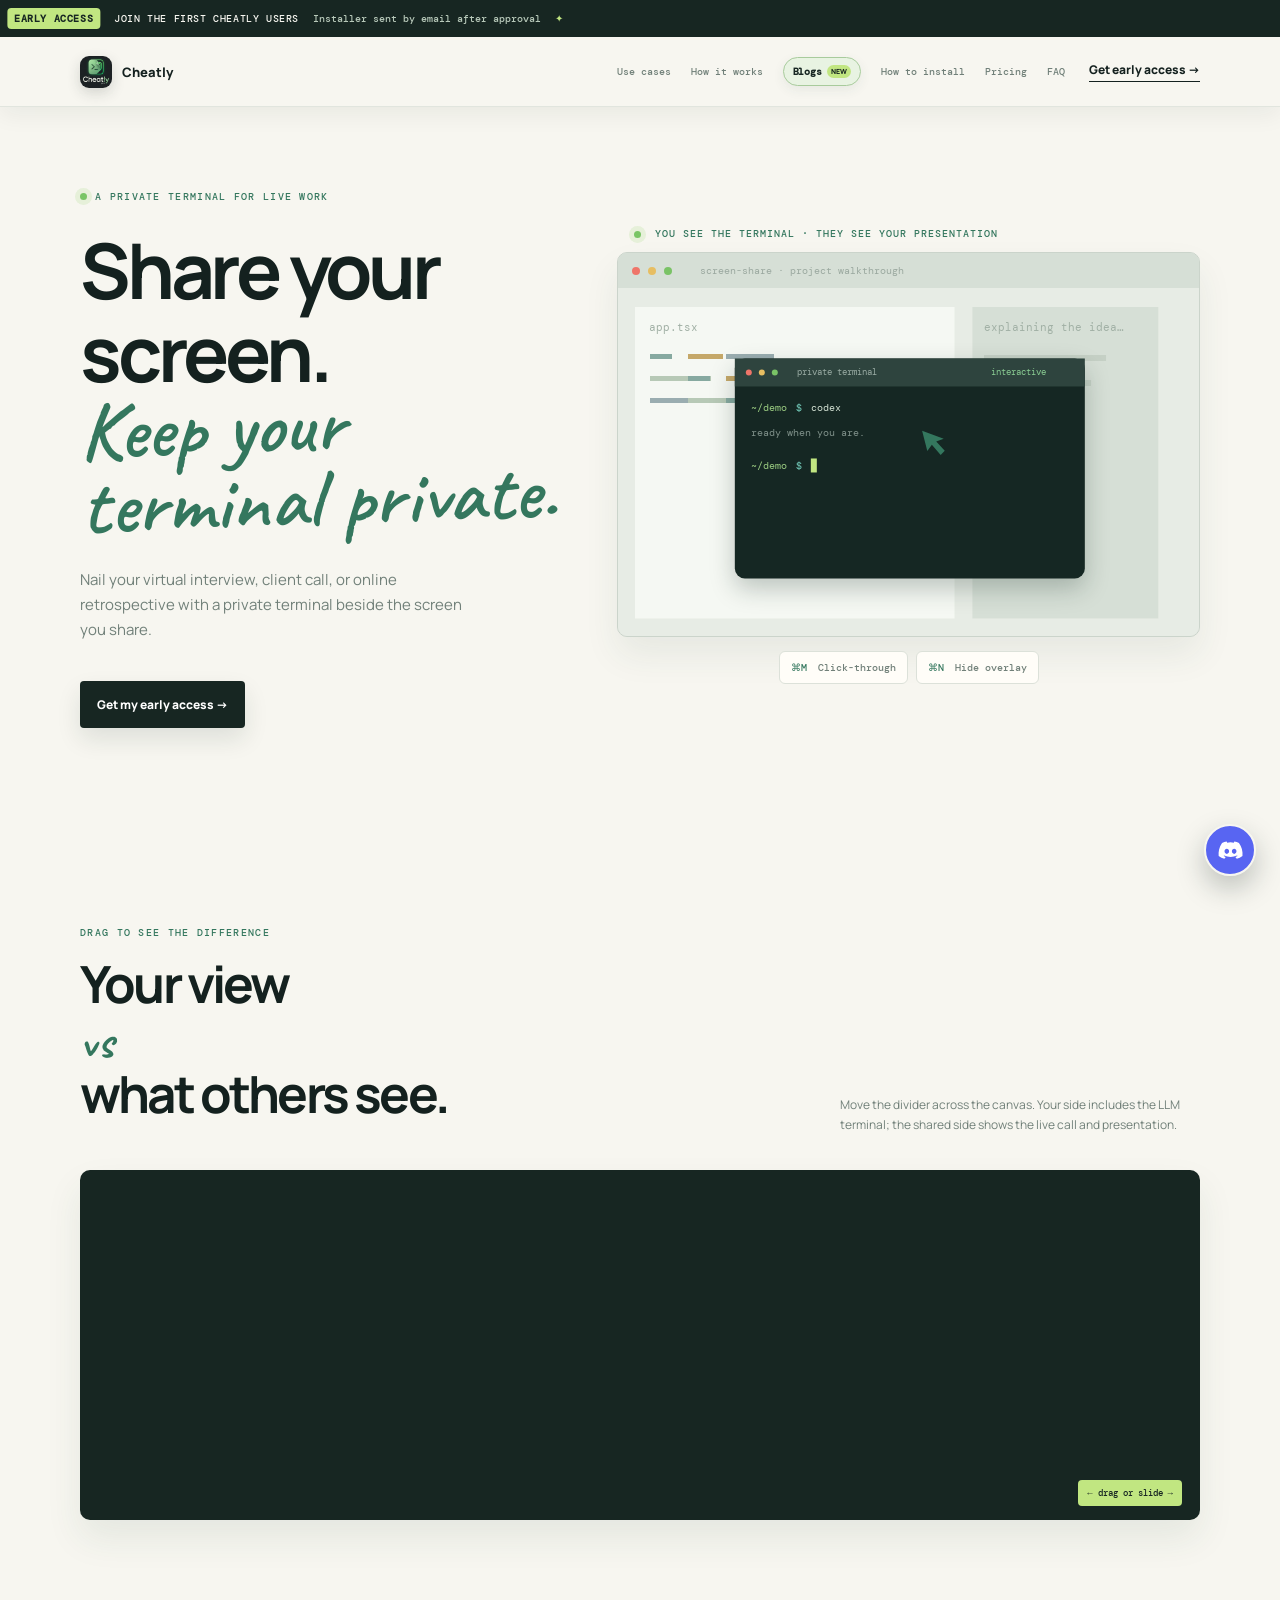
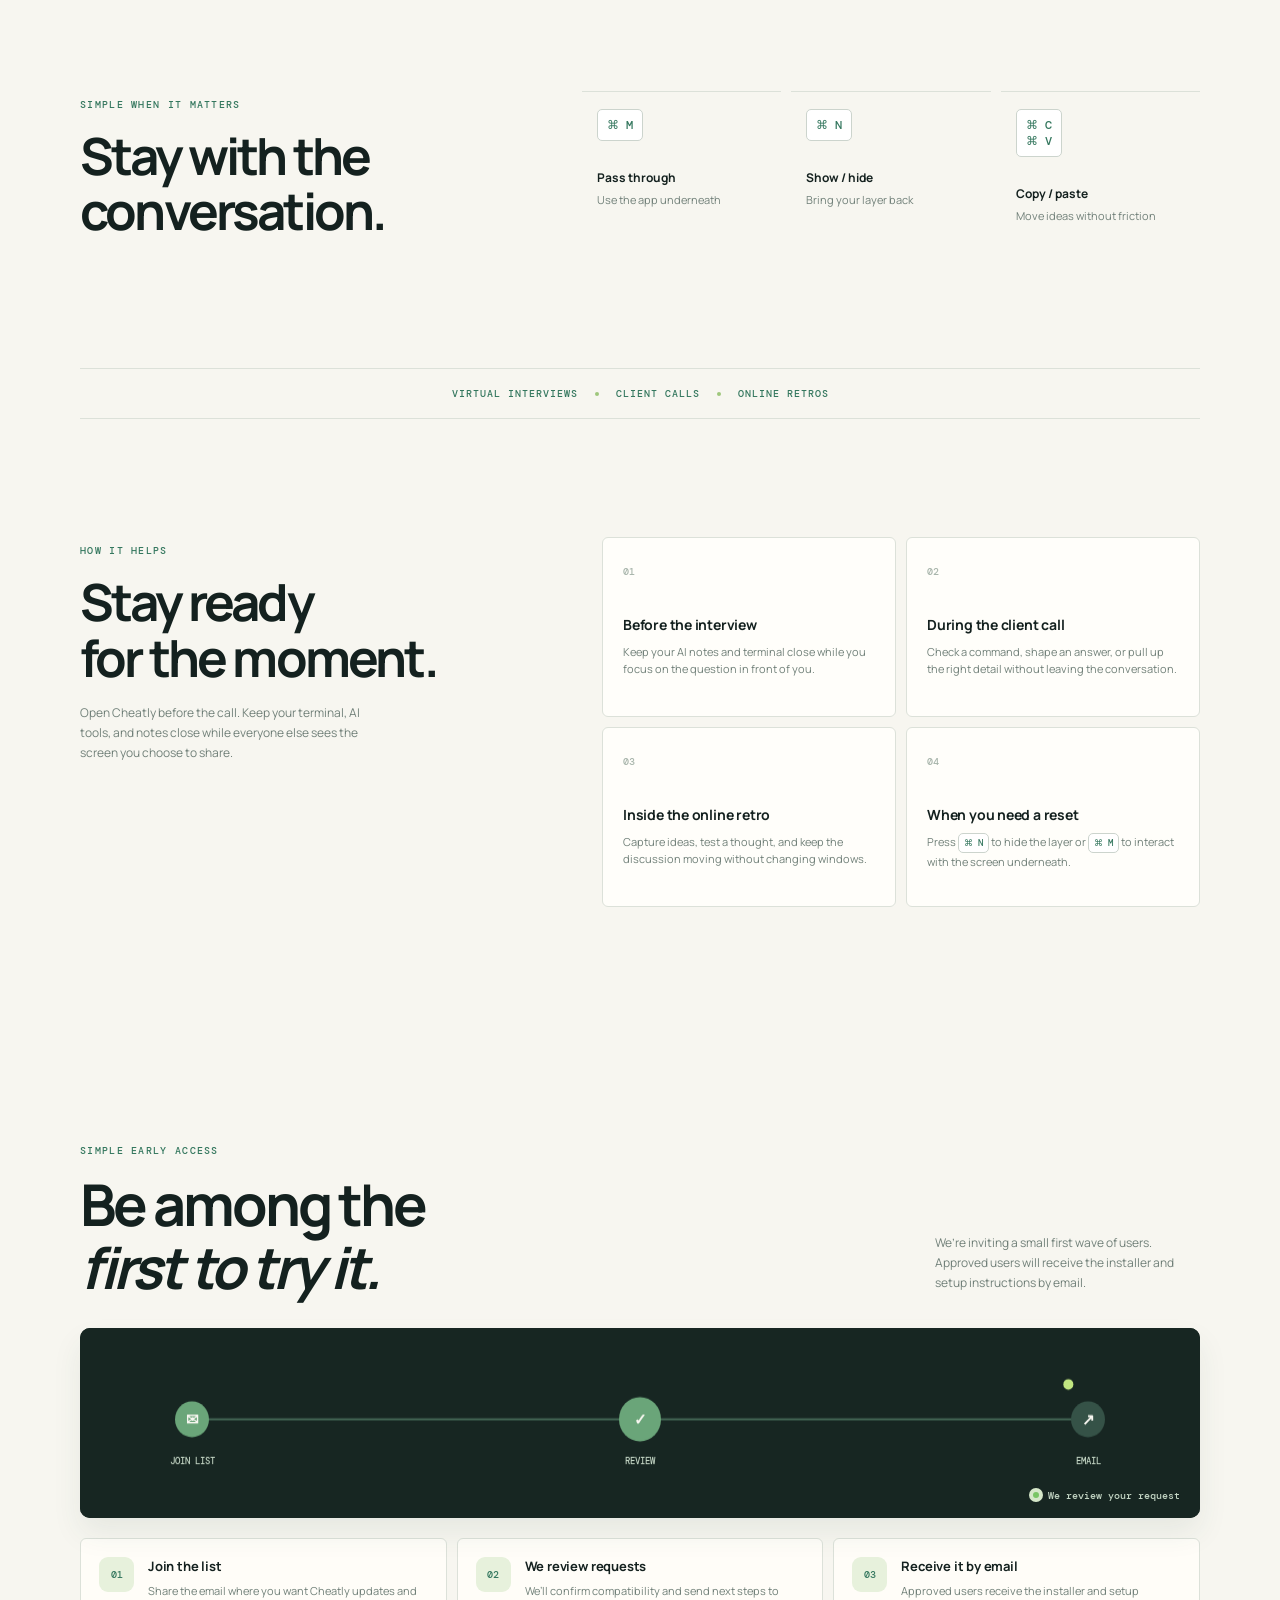
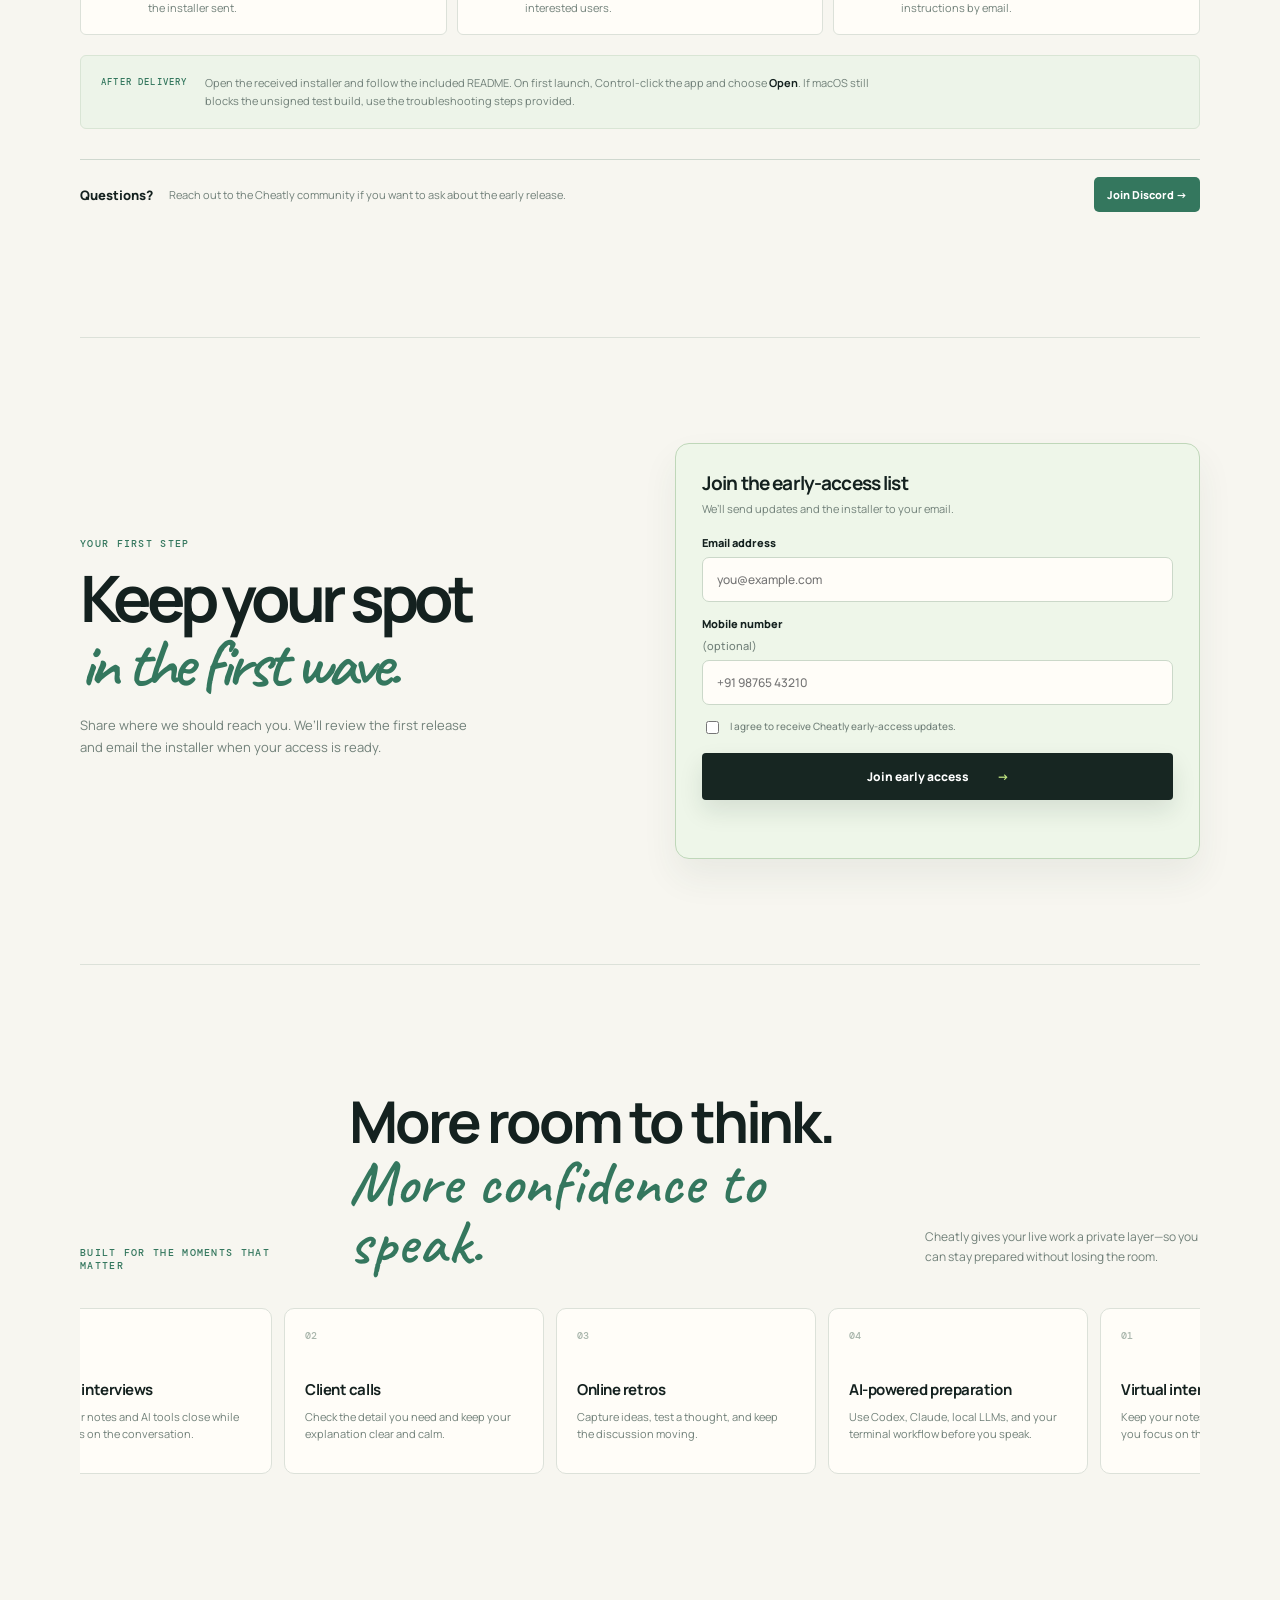
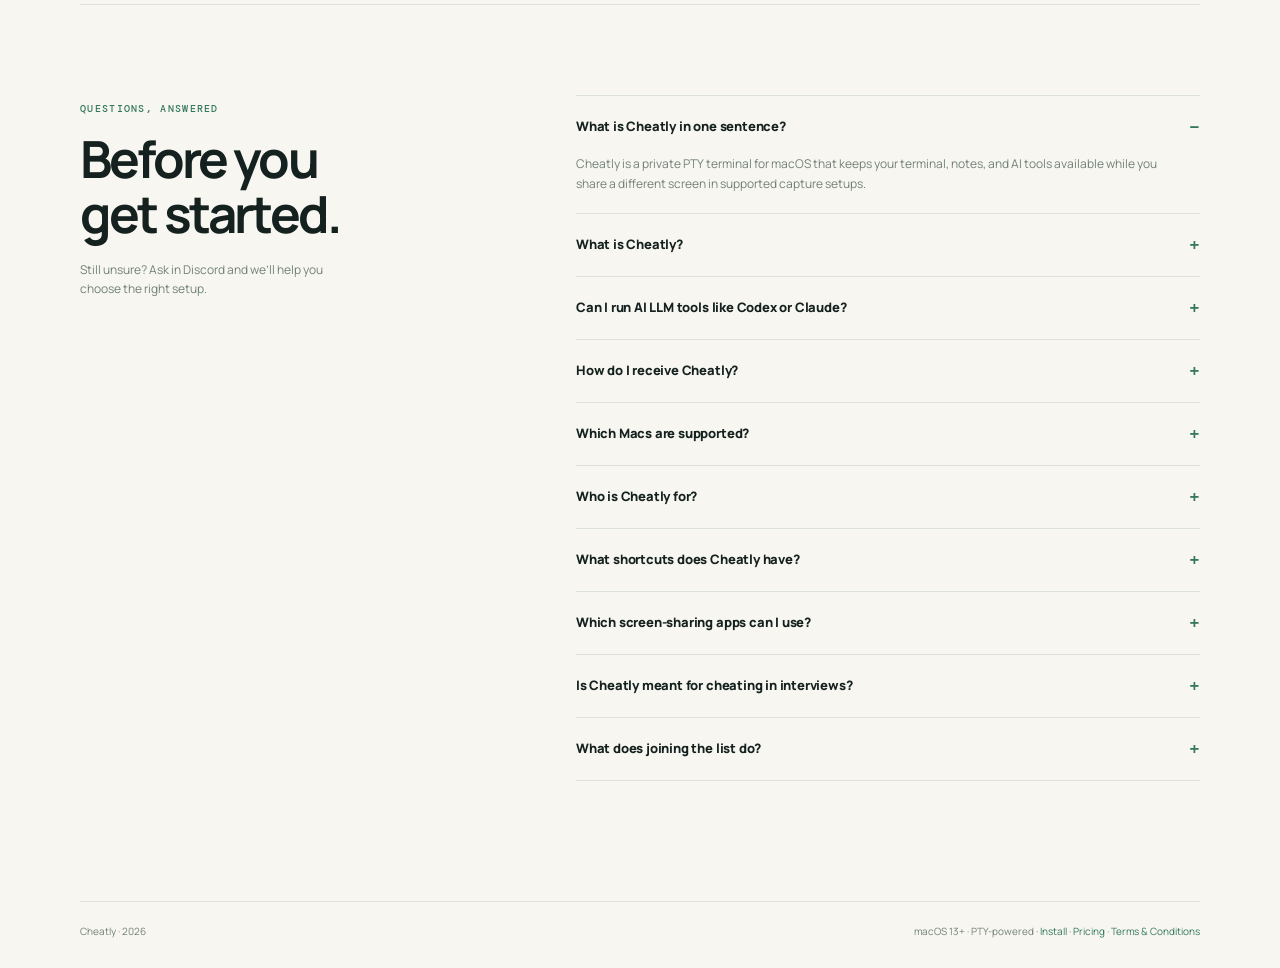
==== commit 2d7f0334: "Add public install and pricing pages" ====
--- a/index.html
+++ b/index.html
@@ -105,8 +105,8 @@
   <div class="offer-banner"><div class="offer-track"><span>EARLY ACCESS</span><b>Join the first Cheatly users</b><small>Installer sent by email after approval</small><i>✦</i><span>EARLY ACCESS</span><b>Join the first Cheatly users</b><small>Installer sent by email after approval</small><i>✦</i></div></div>
   <header class="nav shell">
     <a class="brand" href="#top" aria-label="Cheatly home"><img class="brand-logo" src="cheatly.png" alt="Cheatly logo"><span>Cheatly</span></a>
-    <nav class="nav-links" aria-label="Main navigation"><a href="#use-cases">Use cases</a><a href="#how">How it works</a><a class="blog-nav-link" href="blogs.html">Blogs <span>New</span></a><a href="#access">Access</a><a href="#faq">FAQ</a></nav>
-    <div class="mobile-nav"><button class="mobile-nav-toggle" id="mobileNavToggle" type="button" aria-expanded="false" aria-controls="mobileNavPanel">Menu <span>+</span></button><div class="mobile-nav-panel" id="mobileNavPanel" aria-hidden="true"><a href="#use-cases">Use cases</a><a href="#how">How it works</a><a class="blog-nav-link" href="blogs.html">Blogs <span>New</span></a><a href="#access">Access</a><a href="#faq">FAQ</a></div></div>
+    <nav class="nav-links" aria-label="Main navigation"><a href="#use-cases">Use cases</a><a href="#how">How it works</a><a class="blog-nav-link" href="blogs.html">Blogs <span>New</span></a><a href="install/">How to install</a><a href="pricing/">Pricing</a><a href="#faq">FAQ</a></nav>
+    <div class="mobile-nav"><button class="mobile-nav-toggle" id="mobileNavToggle" type="button" aria-expanded="false" aria-controls="mobileNavPanel">Menu <span>+</span></button><div class="mobile-nav-panel" id="mobileNavPanel" aria-hidden="true"><a href="#use-cases">Use cases</a><a href="#how">How it works</a><a class="blog-nav-link" href="blogs.html">Blogs <span>New</span></a><a href="install/">How to install</a><a href="pricing/">Pricing</a><a href="#faq">FAQ</a></div></div>
     <a class="nav-buy" href="#join"><span class="desktop-cta">Get early access →</span><span class="mobile-cta">Join list →</span></a>
   </header>
 
@@ -202,7 +202,7 @@
     </section>
   </main>
 
-  <footer class="footer shell"><span>Cheatly · 2026</span><span>macOS 13+ · PTY-powered · <a href="tnc/">Terms &amp; Conditions</a></span></footer>
+  <footer class="footer shell"><span>Cheatly · 2026</span><span>macOS 13+ · PTY-powered · <a href="install/">Install</a> · <a href="pricing/">Pricing</a> · <a href="tnc/">Terms &amp; Conditions</a></span></footer>
   <a class="floating-discord" href="https://discord.gg/3Ug6gJwu9" target="_blank" rel="noopener" aria-label="Open Cheatly Discord support" data-tooltip="Need help? Join Discord">
     <svg viewBox="0 0 24 24" aria-hidden="true"><path d="M19.54 5.32A16.8 16.8 0 0 0 15.4 4l-.5 1.02a15.6 15.6 0 0 0-5.8 0L8.6 4a16.8 16.8 0 0 0-4.14 1.32C1.84 9.25 1.13 13.07 1.48 16.84a16.8 16.8 0 0 0 5.07 2.58l1.23-1.63a10.2 10.2 0 0 1-1.94-.94l.47-.36c3.74 1.74 7.8 1.74 11.5 0l.47.36c-.61.36-1.26.68-1.94.94l1.23 1.63a16.8 16.8 0 0 0 5.07-2.58c.42-4.37-.72-8.16-3.1-11.52ZM8.73 15.03c-1.12 0-2.04-1.02-2.04-2.28s.9-2.28 2.04-2.28 2.05 1.02 2.04 2.28c0 1.26-.9 2.28-2.04 2.28Zm6.54 0c-1.12 0-2.04-1.02-2.04-2.28s.9-2.28 2.04-2.28 2.05 1.02 2.04 2.28c0 1.26-.9 2.28-2.04 2.28Z"/></svg>
   </a>
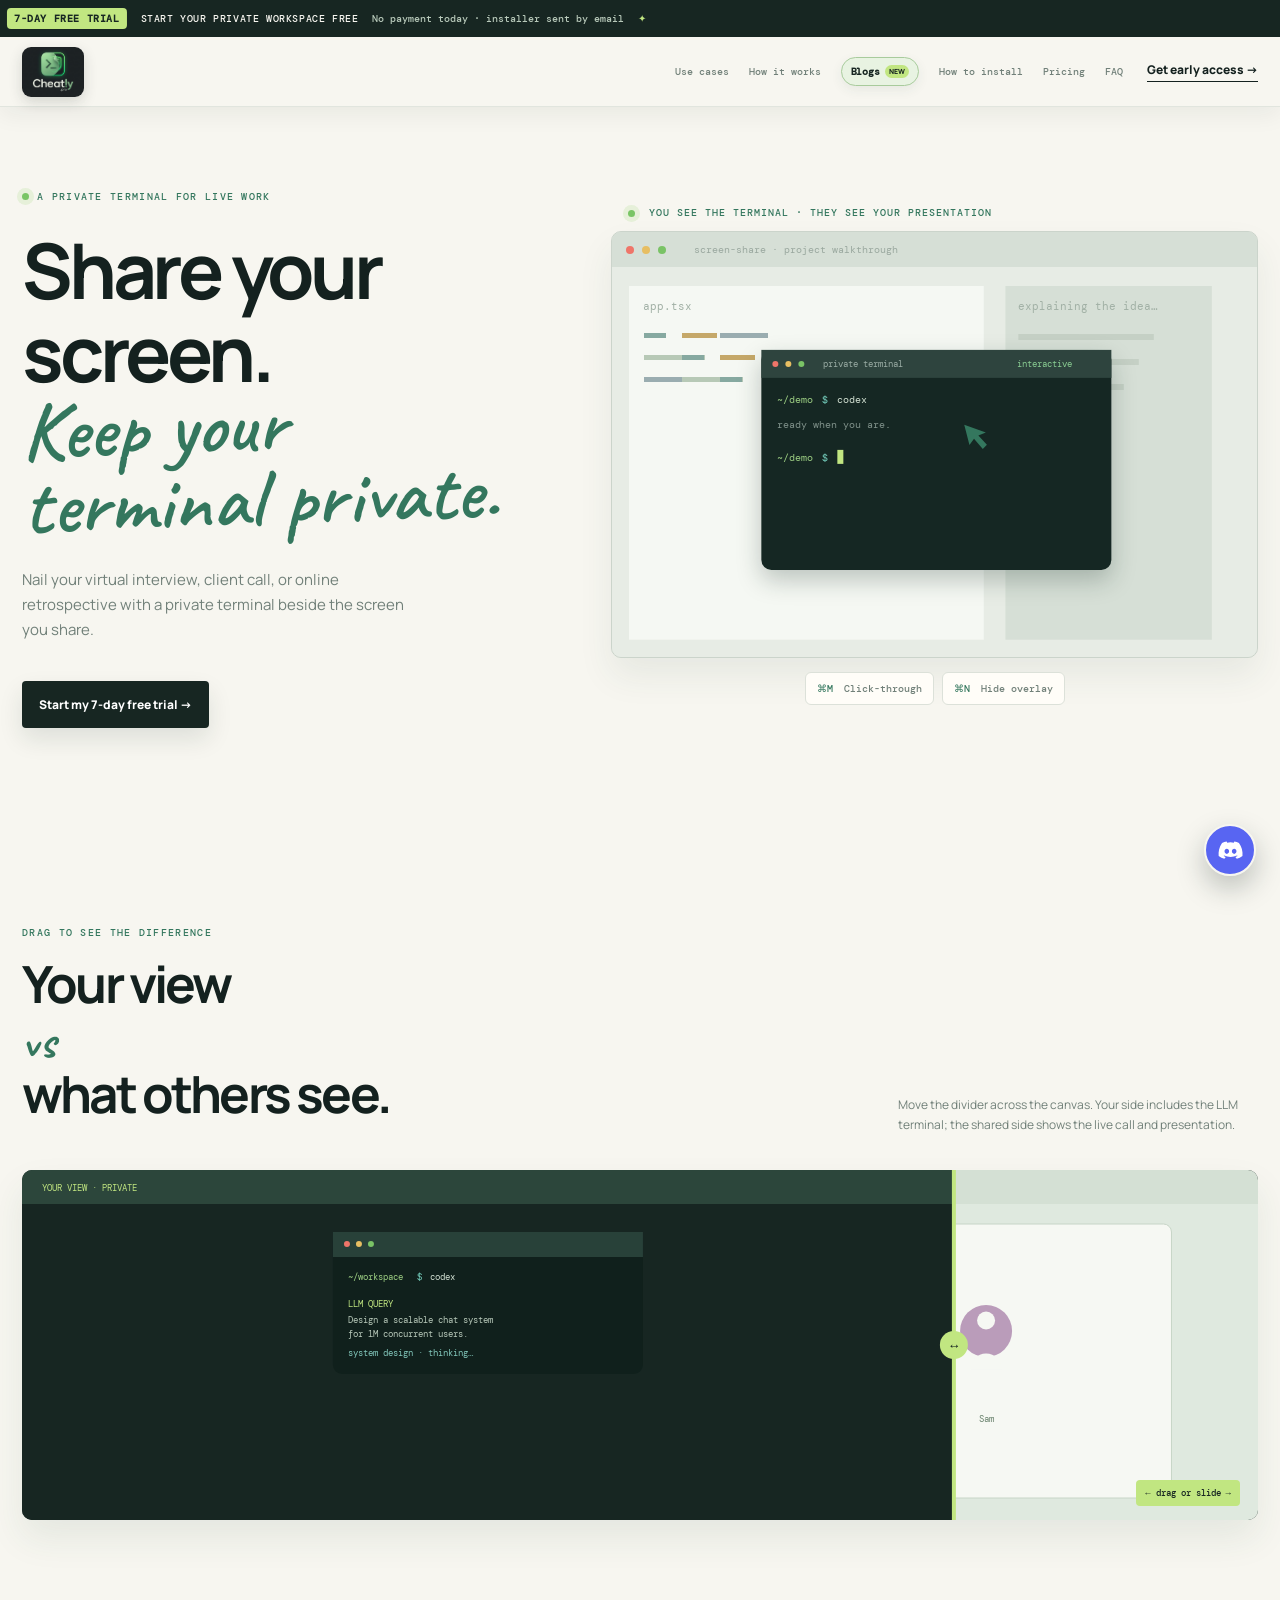
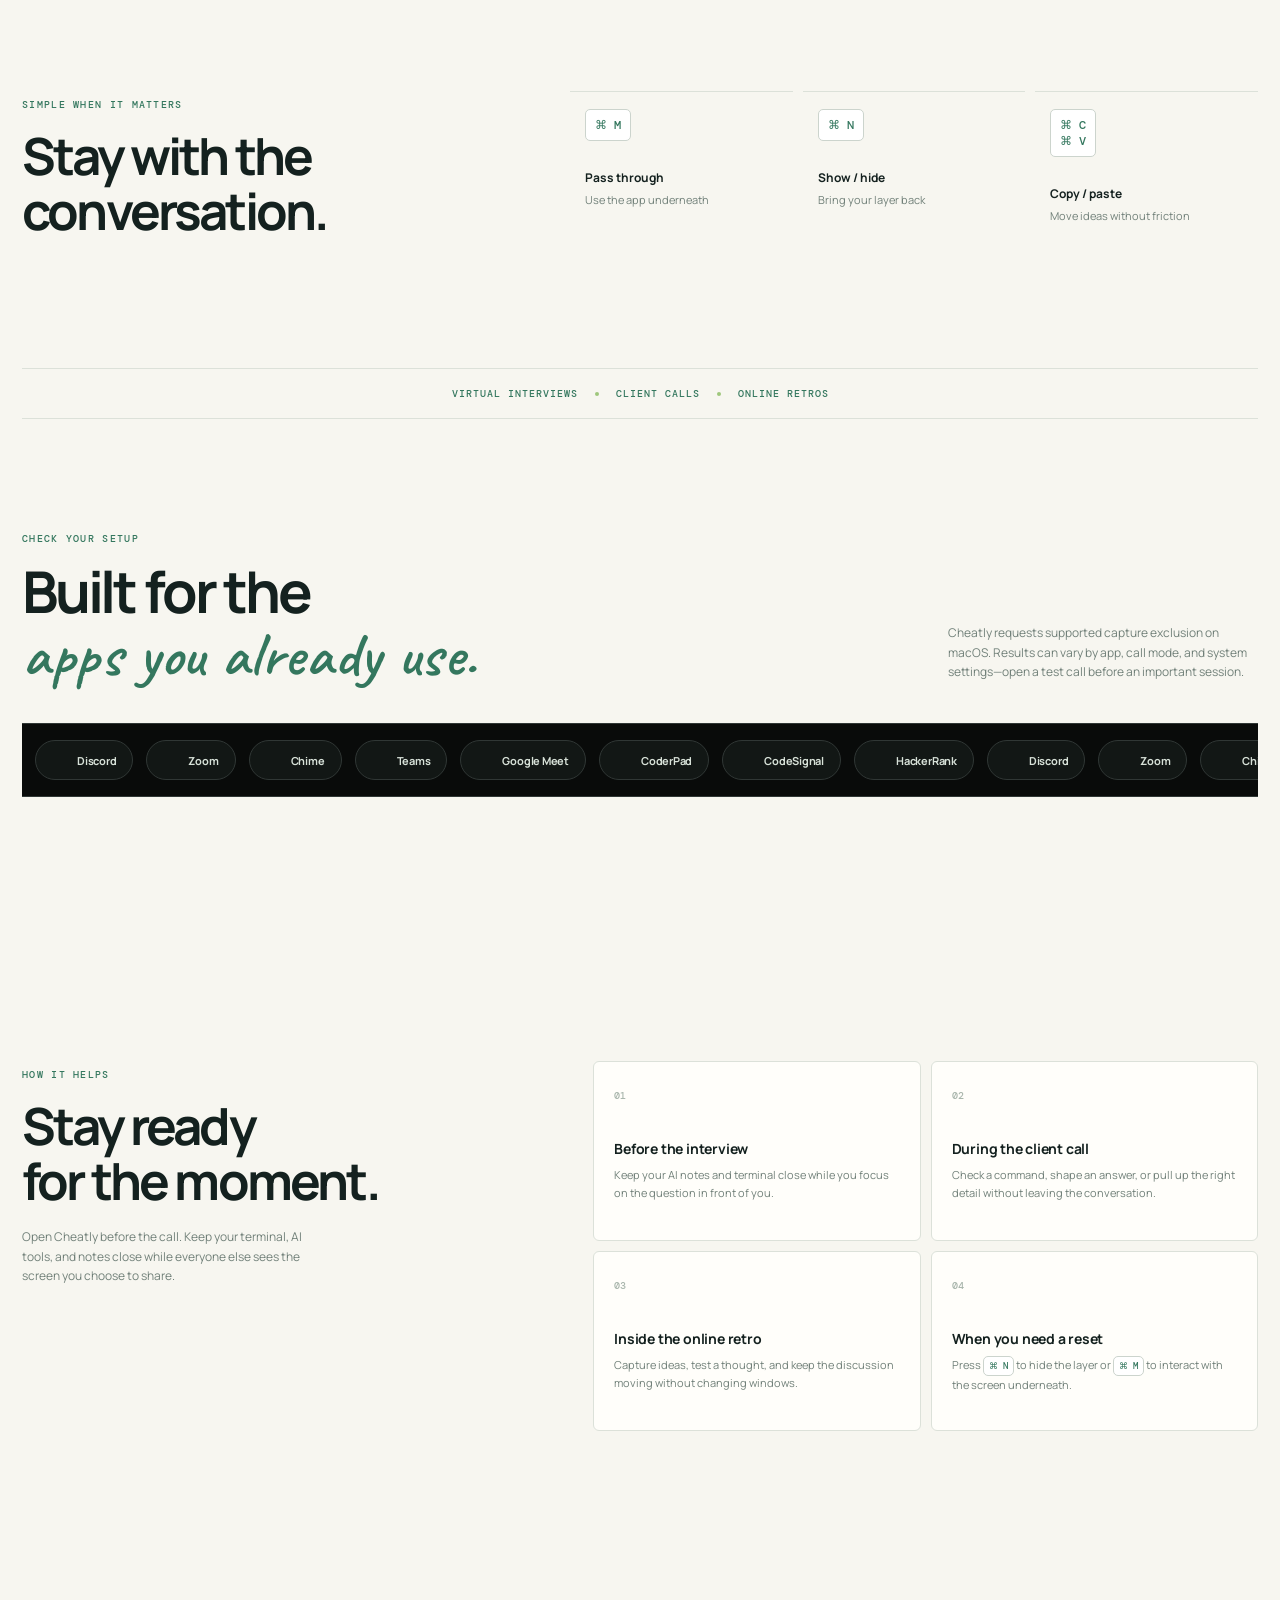
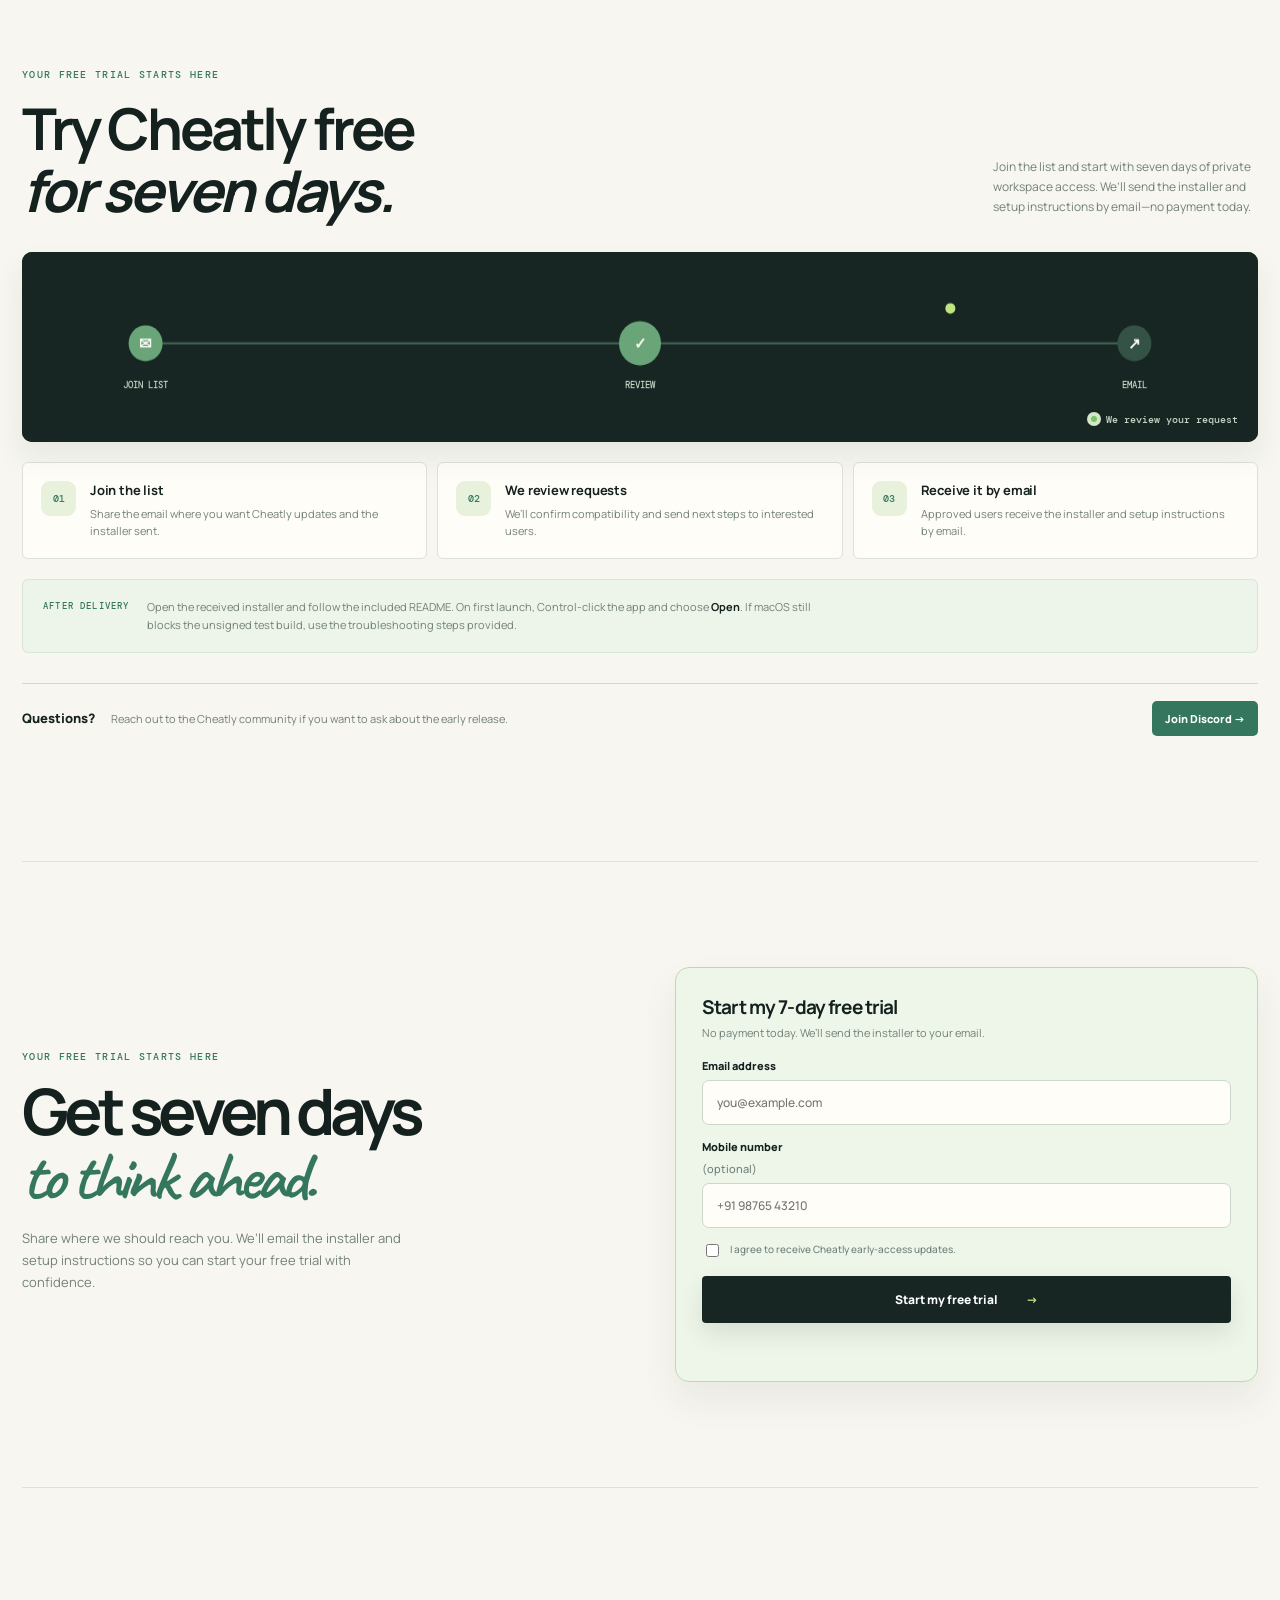
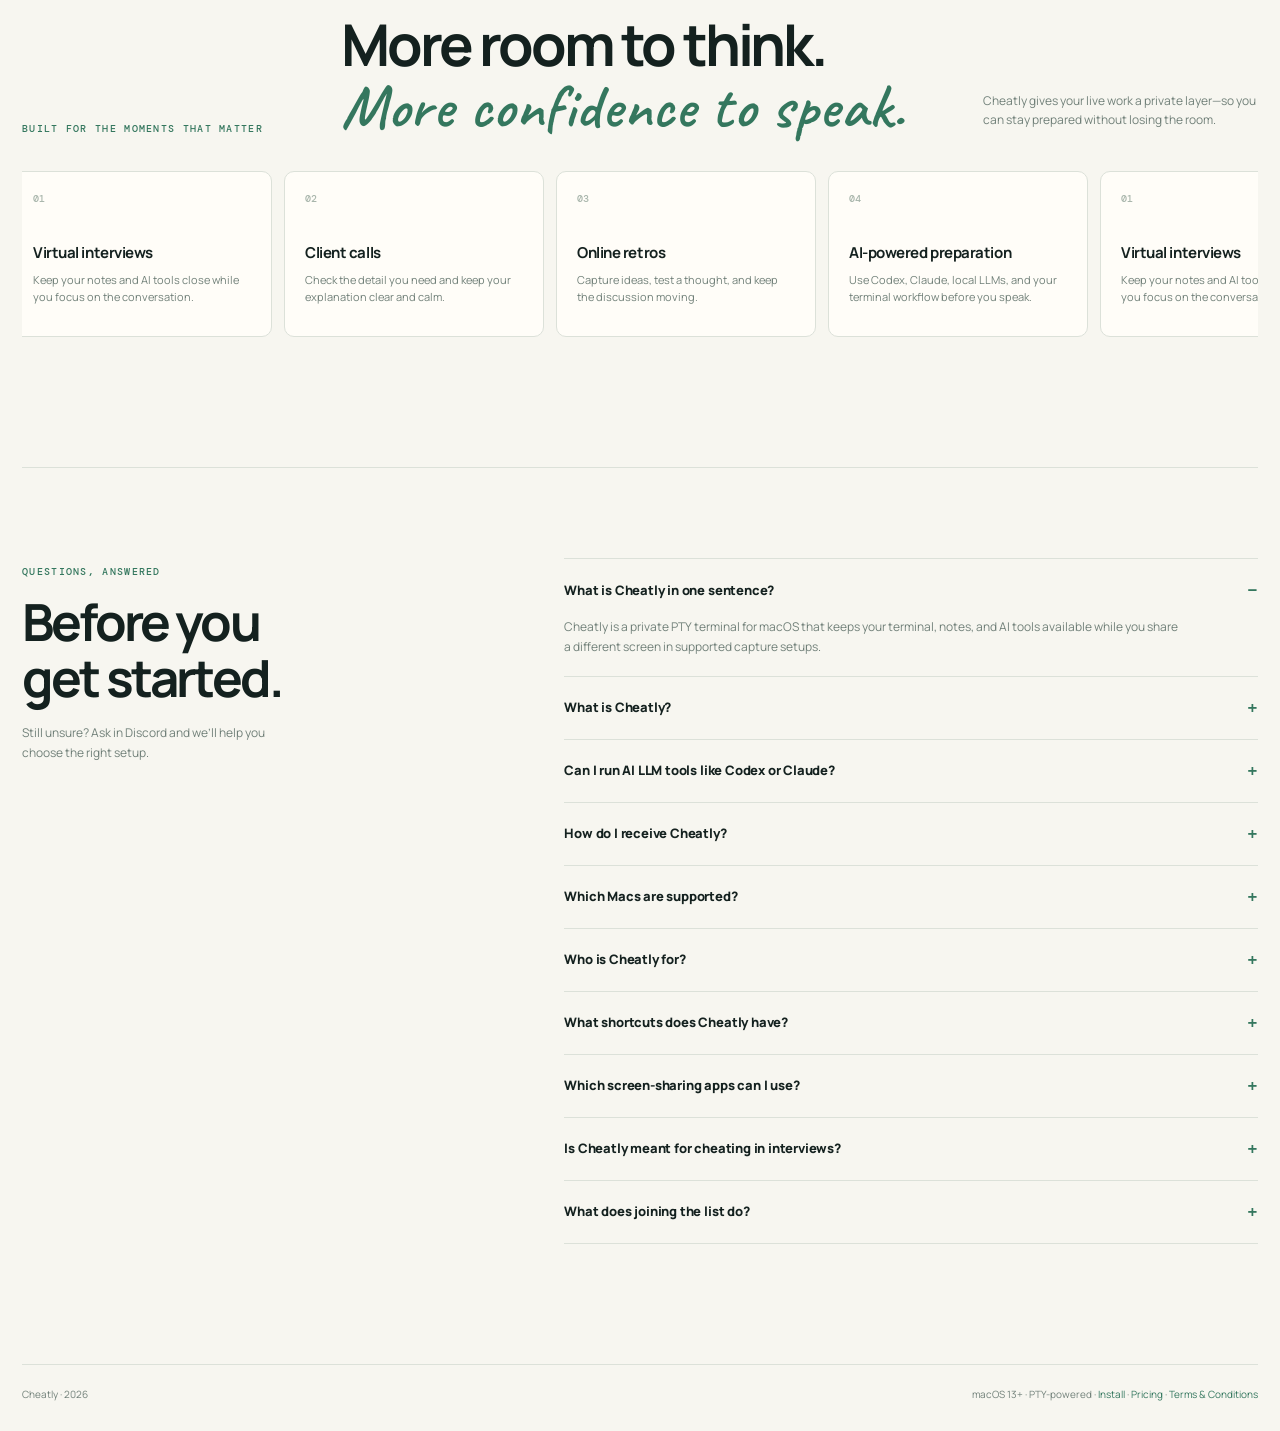
==== commit 89e0258e: "Refine website layout and interactive demos" ====
--- a/index.html
+++ b/index.html
@@ -102,7 +102,7 @@
 </head>
 <body>
   <noscript><img height="1" width="1" style="display:none" src="https://www.facebook.com/tr?id=2319515568893162&ev=PageView&noscript=1" alt=""></noscript>
-  <div class="offer-banner"><div class="offer-track"><span>EARLY ACCESS</span><b>Join the first Cheatly users</b><small>Installer sent by email after approval</small><i>✦</i><span>EARLY ACCESS</span><b>Join the first Cheatly users</b><small>Installer sent by email after approval</small><i>✦</i></div></div>
+  <div class="offer-banner" role="status"><div class="offer-track"><span>7-DAY FREE TRIAL</span><b>Start your private workspace free</b><small>No payment today · installer sent by email</small><i>✦</i><span>7-DAY FREE TRIAL</span><b>Start your private workspace free</b><small>No payment today · installer sent by email</small><i>✦</i></div></div>
   <header class="nav shell">
     <a class="brand" href="#top" aria-label="Cheatly home"><img class="brand-logo" src="cheatly.png" alt="Cheatly logo"><span>Cheatly</span></a>
     <nav class="nav-links" aria-label="Main navigation"><a href="#use-cases">Use cases</a><a href="#how">How it works</a><a class="blog-nav-link" href="blogs.html">Blogs <span>New</span></a><a href="install/">How to install</a><a href="pricing/">Pricing</a><a href="#faq">FAQ</a></nav>
@@ -116,7 +116,7 @@
         <span class="eyebrow"><i></i> A private terminal for live work</span>
         <h1>Share your screen.<br><em>Keep your terminal private.</em></h1>
         <p>Nail your virtual interview, client call, or online retrospective with a private terminal beside the screen you share.</p>
-        <a class="button" href="#join">Get my early access →</a>
+        <a class="button" href="#join">Start my 7-day free trial →</a>
       </div>
       <div class="demo-wrap">
         <div class="demo-label"><span class="pulse"></span> You see the terminal · They see your presentation</div>
@@ -148,6 +148,33 @@
       <span>VIRTUAL INTERVIEWS</span><i></i><span>CLIENT CALLS</span><i></i><span>ONLINE RETROS</span>
     </section>
 
+    <section id="compatibility" class="compatibility shell" aria-labelledby="compatibility-title">
+      <div class="compatibility-heading">
+        <div><span class="eyebrow">Check your setup</span><h2 id="compatibility-title">Built for the<br><em>apps you already use.</em></h2></div>
+        <p>Cheatly requests supported capture exclusion on macOS. Results can vary by app, call mode, and system settings—open a test call before an important session.</p>
+      </div>
+      <div class="compatibility-marquee" aria-label="Apps Cheatly can be tested with">
+        <div class="compatibility-track">
+          <span><img src="https://cdn.simpleicons.org/discord/b9d8ba" alt="">Discord</span>
+          <span><img src="https://cdn.simpleicons.org/zoom/b9d8ba" alt="">Zoom</span>
+          <span><img src="https://cdn.simpleicons.org/amazonchime/b9d8ba" alt="">Chime</span>
+          <span><img src="https://cdn.simpleicons.org/microsoftteams/b9d8ba" alt="">Teams</span>
+          <span><img src="https://cdn.simpleicons.org/googlemeet/b9d8ba" alt="">Google Meet</span>
+          <span><img src="https://cdn.simpleicons.org/coderpad/b9d8ba" alt="">CoderPad</span>
+          <span><img src="https://cdn.simpleicons.org/codesignal/b9d8ba" alt="">CodeSignal</span>
+          <span><img src="https://cdn.simpleicons.org/hackerrank/b9d8ba" alt="">HackerRank</span>
+          <span><img src="https://cdn.simpleicons.org/discord/b9d8ba" alt="">Discord</span>
+          <span><img src="https://cdn.simpleicons.org/zoom/b9d8ba" alt="">Zoom</span>
+          <span><img src="https://cdn.simpleicons.org/amazonchime/b9d8ba" alt="">Chime</span>
+          <span><img src="https://cdn.simpleicons.org/microsoftteams/b9d8ba" alt="">Teams</span>
+          <span><img src="https://cdn.simpleicons.org/googlemeet/b9d8ba" alt="">Google Meet</span>
+          <span><img src="https://cdn.simpleicons.org/coderpad/b9d8ba" alt="">CoderPad</span>
+          <span><img src="https://cdn.simpleicons.org/codesignal/b9d8ba" alt="">CodeSignal</span>
+          <span><img src="https://cdn.simpleicons.org/hackerrank/b9d8ba" alt="">HackerRank</span>
+        </div>
+      </div>
+    </section>
+
     <section id="how" class="how-it-works shell">
       <div class="how-intro"><span class="eyebrow">How it helps</span><h2>Stay ready<br>for the moment.</h2><p>Open Cheatly before the call. Keep your terminal, AI tools, and notes close while everyone else sees the screen you choose to share.</p></div>
       <div class="how-grid">
@@ -159,7 +186,7 @@
     </section>
 
     <section id="access" class="access shell">
-      <div class="access-heading"><div><span class="eyebrow">Simple early access</span><h2>Be among the<br><em>first to try it.</em></h2></div><p>We’re inviting a small first wave of users. Approved users will receive the installer and setup instructions by email.</p></div>
+      <div class="access-heading"><div><span class="eyebrow">Your free trial starts here</span><h2>Try Cheatly free<br><em>for seven days.</em></h2></div><p>Join the list and start with seven days of private workspace access. We’ll send the installer and setup instructions by email—no payment today.</p></div>
       <div class="access-visual"><canvas id="accessCanvas" aria-label="Three-step process: join the early-access list, receive approval, and get the installer by email"></canvas><div class="visual-caption"><span class="pulse"></span><span id="processCaption">Join the early-access list</span></div></div>
       <div class="access-details">
         <div class="access-detail"><span class="step-icon">01</span><div><h3>Join the list</h3><p>Share the email where you want Cheatly updates and the installer sent.</p></div></div>
@@ -169,7 +196,7 @@
       <div class="install-note"><span class="eyebrow">After delivery</span><p>Open the received installer and follow the included README. On first launch, Control-click the app and choose <b>Open</b>. If macOS still blocks the unsigned test build, use the troubleshooting steps provided.</p></div>
       <div class="support-note"><span>Questions?</span><p>Reach out to the Cheatly community if you want to ask about the early release.</p><a class="support-button" href="https://discord.gg/3Ug6gJwu9" target="_blank" rel="noopener">Join Discord →</a></div>
     </section>
-    <section id="join" class="join shell" aria-labelledby="join-title"><div class="join-copy"><span class="eyebrow">Your first step</span><h2 id="join-title">Keep your spot<br><em>in the first wave.</em></h2><p>Share where we should reach you. We’ll review the first release and email the installer when your access is ready.</p></div><form class="interest-form" id="interestForm"><div class="form-heading"><strong>Join the early-access list</strong><span>We’ll send updates and the installer to your email.</span></div><label>Email address<input name="email" type="email" autocomplete="email" placeholder="you@example.com" required></label><label>Mobile number <span>(optional)</span><input name="mobile" type="tel" autocomplete="tel" placeholder="+91 98765 43210"></label><label class="consent"><input name="consent" type="checkbox" required><span>I agree to receive Cheatly early-access updates.</span></label><button class="button" type="submit">Join early access <b>→</b></button><p class="form-status" id="interestStatus" role="status" aria-live="polite"></p></form></section>
+    <section id="join" class="join shell" aria-labelledby="join-title"><div class="join-copy"><span class="eyebrow">Your free trial starts here</span><h2 id="join-title">Get seven days<br><em>to think ahead.</em></h2><p>Share where we should reach you. We’ll email the installer and setup instructions so you can start your free trial with confidence.</p></div><form class="interest-form" id="interestForm"><div class="form-heading"><strong>Start my 7-day free trial</strong><span>No payment today. We’ll send the installer to your email.</span></div><label>Email address<input name="email" type="email" autocomplete="email" placeholder="you@example.com" required></label><label>Mobile number <span>(optional)</span><input name="mobile" type="tel" autocomplete="tel" placeholder="+91 98765 43210"></label><label class="consent"><input name="consent" type="checkbox" required><span>I agree to receive Cheatly early-access updates.</span></label><button class="button" type="submit">Start my free trial <b>→</b></button><p class="form-status" id="interestStatus" role="status" aria-live="polite"></p></form></section>
     <section id="use-cases" class="use-cases shell" aria-labelledby="use-cases-title">
       <div class="use-cases-heading"><span class="eyebrow">Built for the moments that matter</span><h2 id="use-cases-title">More room to think.<br><em>More confidence to speak.</em></h2><p>Cheatly gives your live work a private layer—so you can stay prepared without losing the room.</p></div>
       <div class="use-cases-marquee" aria-label="Cheatly use cases">
--- a/styles.css
+++ b/styles.css
@@ -1,12 +1,14 @@
 @import url('https://fonts.googleapis.com/css2?family=Caveat:wght@500;600;700&family=DM+Mono:wght@400;500&family=Manrope:wght@400;600;700;800&display=swap');
 :root{--ink:#14211f;--muted:#718079;--paper:#f7f6f0;--green:#34775e;--lime:#c1e681;--line:#dce1d9;--dark:#172622}
-*{box-sizing:border-box}html{scroll-behavior:smooth}body{margin:0;background:var(--paper);color:var(--ink);font-family:Manrope,system-ui,sans-serif}.shell{width:min(1120px,calc(100% - 44px));margin:auto}
+*{box-sizing:border-box}html{scroll-behavior:smooth}body{margin:0;background:var(--paper);color:var(--ink);font-family:Manrope,system-ui,sans-serif}.shell{width:min(1240px,calc(100% - 44px));margin:auto}
 .offer-banner{position:sticky;top:0;z-index:20;overflow:hidden;min-height:35px;color:#f7f6f0;background:var(--dark);font:500 10px DM Mono,monospace;letter-spacing:.06em;text-transform:uppercase;white-space:nowrap}.offer-track{display:flex;width:max-content;align-items:center;gap:14px;padding:8px 0;animation:offer-marquee 24s linear infinite;transform:translateX(-50%)}.offer-banner span{padding:4px 7px;border-radius:4px;color:var(--dark);background:var(--lime);font-weight:800}.offer-banner b{font-weight:500}.offer-banner small{color:#b8c9ba;font:inherit;text-transform:none;letter-spacing:0}.offer-banner i{color:var(--lime);font-style:normal}@keyframes offer-marquee{from{transform:translateX(-50%)}to{transform:translateX(0)}}
-.nav{height:82px;display:flex;align-items:center;justify-content:space-between;gap:24px}.brand{display:flex;align-items:center;gap:10px;color:var(--ink);font-size:13px;font-weight:800;text-decoration:none}.brand-logo{display:block;width:32px;height:32px;border-radius:9px;object-fit:cover;box-shadow:0 5px 14px rgba(23,38,34,.16)}.nav-links{display:flex;align-items:center;gap:20px;margin-left:auto}.nav-links a{color:var(--muted);font:500 10px DM Mono,monospace;text-decoration:none}.nav-links a:hover{color:var(--green)}.nav-buy{color:var(--ink);font-size:12px;font-weight:800;text-decoration:none;border-bottom:1px solid var(--ink);padding-bottom:3px;white-space:nowrap}.mobile-nav{display:none}
+.nav{height:82px;display:flex;align-items:center;justify-content:space-between;gap:24px}.brand{display:flex;align-items:center;color:var(--ink);font-size:13px;font-weight:800;text-decoration:none}.brand-logo{display:block;flex:0 0 62px;width:62px;height:50px;border-radius:9px;object-fit:contain;box-shadow:0 5px 14px rgba(23,38,34,.16)}.brand span{display:none}.nav-links{display:flex;align-items:center;gap:20px;margin-left:auto}.nav-links a{color:var(--muted);font:500 10px DM Mono,monospace;text-decoration:none}.nav-links a:hover{color:var(--green)}.nav-buy{color:var(--ink);font-size:12px;font-weight:800;text-decoration:none;border-bottom:1px solid var(--ink);padding-bottom:3px;white-space:nowrap}.mobile-nav{display:none}
 .hero{display:grid;grid-template-columns:.9fr 1.1fr;gap:60px;align-items:center;padding:76px 0 105px}.eyebrow{display:inline-flex;align-items:center;gap:8px;color:var(--green);font:500 10px DM Mono,monospace;letter-spacing:.13em;text-transform:uppercase}.eyebrow i,.pulse{display:inline-block;width:7px;height:7px;border-radius:50%;background:#79c565;box-shadow:0 0 0 5px #e6f0d9}.hero h1{margin:24px 0 22px;font-size:clamp(48px,6vw,77px);line-height:.96;letter-spacing:-.085em}.hero h1 em{color:var(--green);font-style:normal}.hero-copy p{max-width:390px;color:var(--muted);font-size:15px;line-height:1.65}.button{display:inline-flex;align-items:center;justify-content:space-between;gap:28px;margin-top:23px;padding:15px 17px;border:0;border-radius:8px;color:#fff;background:var(--dark);font:800 12px Manrope,sans-serif;text-decoration:none;box-shadow:0 11px 24px #162e281c;cursor:pointer;transition:.2s}.button:hover{background:var(--green);transform:translateY(-2px)}.button b{color:var(--lime);font-weight:800}
 .demo-wrap{position:relative}.demo-label{margin:0 0 12px 17px;color:var(--green);font:500 10px DM Mono,monospace;text-transform:uppercase;letter-spacing:.1em}.demo-label .pulse{margin-right:7px;vertical-align:-1px;animation:glow 1.6s infinite}@keyframes glow{50%{box-shadow:0 0 0 9px #e6f0d900}}.demo-card{overflow:hidden;border:1px solid #cbd4cb;border-radius:15px;background:#dfe6de;box-shadow:0 24px 55px #244c3b1c}.demo-card canvas{display:block;width:100%;height:auto}.demo-controls{display:flex;gap:8px;justify-content:center;margin-top:14px}.demo-controls button{border:1px solid var(--line);border-radius:6px;padding:9px 11px;color:var(--muted);background:#fffdf8;font:500 10px DM Mono,monospace;cursor:pointer}.demo-controls button:hover,.demo-controls button.active{border-color:var(--green);color:var(--green);background:#edf5e8}.demo-controls span{color:var(--green);margin-right:5px}
 .shortcuts{display:grid;grid-template-columns:.8fr 1.2fr;gap:90px;padding:86px 0 125px}.shortcuts h2,.reassurance h2,.buy h2{margin:15px 0 0;font-size:clamp(35px,4vw,53px);line-height:1;letter-spacing:-.075em}.shortcut-list{display:grid;grid-template-columns:repeat(3,1fr);gap:10px;align-items:start}.shortcut{display:flex;flex-direction:column;gap:28px;padding:20px 15px;border-top:1px solid var(--line)}kbd{display:inline-flex;width:max-content;padding:7px 9px;border:1px solid #ccd4cd;border-radius:5px;color:var(--green);background:#fff;font:500 12px DM Mono,monospace;line-height:1.35}.shortcut strong,.shortcut small{display:block}.shortcut strong{font-size:12px}.shortcut small{margin-top:6px;color:var(--muted);font-size:11px;line-height:1.4}
 .signal-strip{display:flex;align-items:center;justify-content:center;gap:17px;padding:18px 0;border-top:1px solid var(--line);border-bottom:1px solid var(--line);color:var(--green);font:500 10px DM Mono,monospace;letter-spacing:.1em}.signal-strip i{width:4px;height:4px;border-radius:50%;background:#9fc77c}
+.compatibility{padding:106px 0 116px}.compatibility-heading{display:flex;align-items:end;justify-content:space-between;gap:42px;margin-bottom:36px}.compatibility-heading h2{margin:14px 0 0;font-size:clamp(38px,4.5vw,58px);line-height:1.05;letter-spacing:-.055em}.compatibility-heading h2 em{color:var(--green);font-family:Caveat,"Segoe Print",cursive;font-size:1.08em;font-weight:600;font-style:normal;letter-spacing:.01em}.compatibility-heading p{max-width:310px;margin:0 0 5px;color:var(--muted);font-size:12px;line-height:1.65}.compatibility-marquee{overflow:hidden;margin:0 0 30px;padding:16px 0;border-top:1px solid #303735;border-bottom:1px solid #303735;color:#f7f6f0;background:#090b0a}.compatibility-track{display:flex;width:max-content;align-items:center;gap:13px;padding:0 13px;animation:compatibility-roll 34s linear infinite}.compatibility-track:hover{animation-play-state:paused}.compatibility-track span{display:inline-flex;align-items:center;gap:9px;min-width:max-content;padding:11px 16px;border:1px solid #303735;border-radius:999px;color:#d7e1d8;background:#121715;font:700 11px Manrope,sans-serif;letter-spacing:-.02em}.compatibility-track img{display:block;width:16px;height:16px;object-fit:contain}@keyframes compatibility-roll{from{transform:translateX(-50%)}to{transform:translateX(0)}}.compatibility-list{overflow:hidden;border-top:1px solid #303735;color:#f7f6f0;background:#090b0a}.compat-row{border-bottom:1px solid #303735}.compat-row summary{display:grid;grid-template-columns:70px 90px minmax(150px,1fr) auto 20px;align-items:center;gap:18px;min-height:80px;padding:0 25px;list-style:none;cursor:pointer}.compat-row summary::-webkit-details-marker{display:none}.compat-row summary::after{content:'⌄';color:#aab6ad;font:500 17px DM Mono,monospace;text-align:right;transition:transform .2s}.compat-row[open] summary::after{transform:rotate(180deg)}.compat-number{color:#9aa59d;font:500 12px DM Mono,monospace}.compat-wordmark{display:flex;align-items:center;justify-content:center;min-width:72px;color:#edf4ed;font:800 10px Manrope,sans-serif;letter-spacing:-.04em;white-space:nowrap}.discord-mark{color:#e6e9e7;font-size:18px}.zoom-mark{font-size:16px;letter-spacing:-.11em}.chime-mark{font-size:19px}.teams-mark,.meet-mark{font-size:18px}.compat-row strong{font-size:17px;letter-spacing:-.04em}.compat-status{display:inline-flex;align-items:center;gap:8px;padding:6px 12px;border:1px solid;border-radius:999px;font:500 10px DM Mono,monospace;white-space:nowrap}.compat-status i{width:8px;height:8px;border-radius:50%;background:currentColor;box-shadow:0 0 0 3px color-mix(in srgb,currentColor 20%,transparent)}.is-supported{color:#75e18a;border-color:#176b34;background:#0d331c}.is-test{color:#f0c329;border-color:#806200;background:#3a2d00}.compat-row>p{max-width:620px;margin:-5px 75px 19px 198px;color:#aab6ad;font-size:11px;line-height:1.65}.compatibility-note{display:flex;align-items:center;gap:9px;margin:17px 0 0;color:var(--muted);font:500 10px DM Mono,monospace}.compatibility-note span{width:7px;height:7px;border-radius:50%;background:#79c565;box-shadow:0 0 0 4px #e6f0d9}
+@media(max-width:700px){.compatibility{padding:88px 0 95px}.compatibility-heading{display:block}.compatibility-heading p{margin-top:20px;max-width:430px}.compatibility-marquee{margin-right:-15px;margin-left:-15px}.compatibility-track{gap:9px;padding:0 9px;animation-duration:25s}.compatibility-track span{gap:7px;padding:9px 12px;font-size:10px}.compatibility-track img{width:14px;height:14px}.compat-row summary{grid-template-columns:40px 52px minmax(0,1fr) 18px;gap:10px;min-height:70px;padding:0 14px}.compat-row summary strong{font-size:14px}.compat-status{grid-column:3;grid-row:2;width:max-content;margin:-16px 0 10px;padding:4px 8px;font-size:9px}.compat-row summary::after{grid-column:4;grid-row:1/3}.compat-row>p{margin:-2px 42px 17px 116px;font-size:10px}.compat-wordmark{min-width:48px;font-size:8px}.compatibility-note{align-items:flex-start;line-height:1.5}}
 .privacy-callout{display:flex;align-items:center;gap:23px;margin-top:32px;padding:25px 28px;border-radius:8px;color:#e9f2e7;background:var(--dark)}.privacy-mark{display:grid;place-items:center;width:42px;height:42px;border:1px solid #65816b;border-radius:50%;color:var(--lime);font-size:27px}.privacy-callout .eyebrow{color:#b6d49f}.privacy-callout h2{margin:8px 0 7px;color:#f7f6f0;font-size:clamp(20px,2.6vw,30px);letter-spacing:-.06em}.privacy-callout p{max-width:610px;margin:0;color:#b8c9ba;font-size:11px;line-height:1.6}.privacy-note{margin-left:auto;color:var(--lime);font:500 10px DM Mono,monospace;line-height:1.5;text-align:right}
 .flap-demo{display:grid;grid-template-columns:.65fr 1.35fr;gap:42px;align-items:center;padding:86px 0 112px}.flap-heading h2{margin:15px 0 18px;font-size:clamp(35px,4vw,53px);line-height:1;letter-spacing:-.075em}.flap-heading p{max-width:280px;color:var(--muted);font-size:12px;line-height:1.65}.flap-player{position:relative;overflow:hidden;border-radius:10px;background:#172622;box-shadow:0 18px 36px #244c3b16}.flap-player canvas{display:block;width:100%;height:auto;touch-action:none;cursor:ew-resize}.flap-hint{position:absolute;right:18px;bottom:14px;padding:7px 9px;border-radius:4px;color:#172622;background:#c1e681;font:500 9px DM Mono,monospace;pointer-events:none}.flap-slider{grid-column:2;width:calc(100% - 36px);margin:-25px 18px 0;accent-color:var(--green);cursor:ew-resize}.flap-labels{grid-column:2;display:flex;justify-content:space-between;margin-top:-30px;color:var(--muted);font:500 9px DM Mono,monospace;letter-spacing:.05em}.flap-labels span:last-child{text-align:right}
 .story-video{display:grid;grid-template-columns:.7fr 1.3fr;gap:60px;align-items:center;padding:112px 0 118px}.story-video-heading h2{margin:15px 0 18px;font-size:clamp(35px,4vw,53px);line-height:1;letter-spacing:-.075em}.story-video-heading p{max-width:280px;color:var(--muted);font-size:12px;line-height:1.65}.story-player{position:relative;overflow:hidden;border-radius:10px;background:#172622;box-shadow:0 20px 45px #244c3b18}.story-player canvas{display:block;width:100%;height:auto}.story-progress{position:absolute;right:22px;bottom:17px;left:22px;height:2px;background:#55705f}.story-progress span{display:block;width:0;height:100%;background:#c1e681}.story-controls{grid-column:2;display:flex;align-items:center;gap:16px;margin-top:-42px;color:var(--muted);font:500 10px DM Mono,monospace}.story-controls button{padding:8px 12px;border:1px solid var(--line);border-radius:4px;color:var(--green);background:#fffdf8;font:inherit;cursor:pointer}.story-controls button:hover{border-color:var(--green)}.story-dots{display:flex;gap:5px}.story-dots button{width:6px;height:6px;padding:0;border:0;border-radius:50%;background:#c8d5c8;cursor:pointer}.story-dots button.active{background:var(--green)}.story-controls>span{margin-left:auto}
@@ -23,6 +25,7 @@
 @media(max-width:800px){.how-it-works{grid-template-columns:1fr;gap:42px;padding:95px 0}.how-intro>p{max-width:420px}}
 @media(max-width:800px){.story-video{grid-template-columns:1fr;gap:35px;padding:95px 0}.story-video-heading p{max-width:420px}.story-controls{grid-column:auto;margin-top:-17px}}
 @media(max-width:800px){.flap-demo{grid-template-columns:1fr;gap:30px;padding:75px 0 95px}.flap-heading p{max-width:420px}.flap-slider,.flap-labels{grid-column:auto}.flap-labels{margin-top:-18px;font-size:8px}}
+@media(max-width:800px){.flap-labels{display:none}}
 @media(max-width:520px){.flap-hint{right:10px;bottom:10px;font-size:8px}.flap-slider{height:34px;margin-top:-20px}.flap-labels{font-size:7px;letter-spacing:0}}
 @media(max-width:800px){.access{padding:95px 0}.access-visual canvas{height:205px}.visual-caption{right:15px;bottom:13px;font-size:9px}.access-steps{grid-template-columns:1fr 1fr}.access-step{min-height:0}.install-note,.support-note{display:block}.install-note p{margin-top:12px}.support-note p{margin:10px 0}.support-note a{display:inline-block;margin:0}}
 @media(max-width:520px){.access-steps{grid-template-columns:1fr}.access-visual canvas{height:225px}.visual-caption{position:static;padding:0 15px 14px}}
@@ -61,7 +64,7 @@
 .access-heading>p strong{color:var(--green);font-weight:800}
 .support-note .support-button{padding:10px 13px;border-radius:5px;color:#fff;background:var(--green);font-size:11px;white-space:nowrap}.support-note .support-button:hover{color:#fff;background:var(--dark);text-decoration:none}
 .access-detail.proof-step{border-color:#a8cb9c;background:#f0f7eb;box-shadow:0 8px 18px #244c3b12}.access-detail.proof-step h3{color:var(--green)}
-.use-cases{overflow:hidden;padding:112px 0 118px;border-top:1px solid var(--line)}.use-cases-heading{display:flex;align-items:end;justify-content:space-between;gap:40px;margin-bottom:34px}.use-cases-heading h2{margin:14px 0 0;font-size:clamp(38px,4.5vw,58px);line-height:1.05;letter-spacing:-.055em}.use-cases-heading h2 em{font-family:Caveat,"Segoe Print",cursive;font-size:1.08em;font-weight:600;line-height:.85;letter-spacing:.01em;color:var(--green);font-style:normal}.use-cases-heading p{max-width:275px;margin:0 0 5px;color:var(--muted);font-size:12px;line-height:1.65}.use-cases-marquee{overflow:hidden;margin:0 calc((100vw - min(1120px,calc(100vw - 44px))) / -2);padding:2px 0 12px}.use-cases-track{display:flex;width:max-content;gap:12px;padding:0 12px;animation:use-case-roll 34s linear infinite}.use-cases-track:hover{animation-play-state:paused}.use-cases-track article{width:260px;min-height:166px;padding:20px;border:1px solid var(--line);border-radius:10px;background:#fffdf8}.use-cases-track article span{display:block;color:#a8b5ab;font:500 10px DM Mono,monospace}.use-cases-track strong{display:block;margin-top:37px;color:var(--ink);font-size:15px;letter-spacing:-.03em}.use-cases-track p{margin:8px 0 0;color:var(--muted);font-size:11px;line-height:1.55}@keyframes use-case-roll{from{transform:translateX(-50%)}to{transform:translateX(0)}}
+.use-cases{overflow:hidden;padding:112px 0 118px;border-top:1px solid var(--line)}.use-cases-heading{display:flex;align-items:end;justify-content:space-between;gap:40px;margin-bottom:34px}.use-cases-heading h2{margin:14px 0 0;font-size:clamp(38px,4.5vw,58px);line-height:1.05;letter-spacing:-.055em}.use-cases-heading h2 em{font-family:Caveat,"Segoe Print",cursive;font-size:1.08em;font-weight:600;line-height:.85;letter-spacing:.01em;color:var(--green);font-style:normal}.use-cases-heading p{max-width:275px;margin:0 0 5px;color:var(--muted);font-size:12px;line-height:1.65}.use-cases-marquee{overflow:hidden;margin:0 calc((100vw - min(1240px,calc(100vw - 44px))) / -2);padding:2px 0 12px}.use-cases-track{display:flex;width:max-content;gap:12px;padding:0 12px;animation:use-case-roll 34s linear infinite}.use-cases-track:hover{animation-play-state:paused}.use-cases-track article{width:260px;min-height:166px;padding:20px;border:1px solid var(--line);border-radius:10px;background:#fffdf8}.use-cases-track article span{display:block;color:#a8b5ab;font:500 10px DM Mono,monospace}.use-cases-track strong{display:block;margin-top:37px;color:var(--ink);font-size:15px;letter-spacing:-.03em}.use-cases-track p{margin:8px 0 0;color:var(--muted);font-size:11px;line-height:1.55}@keyframes use-case-roll{from{transform:translateX(-50%)}to{transform:translateX(0)}}
 .floating-discord{position:fixed;right:24px;bottom:24px;z-index:30;display:grid;place-items:center;width:52px;height:52px;border:2px solid var(--paper);border-radius:50%;color:#fff;background:#5865f2;box-shadow:0 12px 28px #17262242;text-decoration:none;transition:transform .2s,box-shadow .2s}.floating-discord svg{width:27px;height:27px;fill:currentColor}.floating-discord:hover{transform:translateY(-4px) scale(1.04);box-shadow:0 16px 32px #17262255}.floating-discord::after{content:attr(data-tooltip);position:absolute;right:62px;bottom:7px;width:max-content;padding:8px 10px;border-radius:5px;color:#fff;background:var(--dark);font:500 10px DM Mono,monospace;opacity:0;pointer-events:none;transform:translateX(5px);transition:opacity .2s,transform .2s}.floating-discord:hover::after,.floating-discord:focus-visible::after{opacity:1;transform:translateX(0)}
 @media(max-width:520px){.floating-discord{right:16px;bottom:16px;width:48px;height:48px}.floating-discord::after{display:none}}
 @media(max-width:800px){.use-cases{padding:88px 0 95px}.use-cases-heading{display:block}.use-cases-heading p{margin-top:20px;max-width:420px}.use-cases-marquee{margin-left:-15px;margin-right:-15px}}
@@ -69,14 +72,22 @@
 .blog{padding:112px 0 120px;border-top:1px solid var(--line)}.blog-heading{display:flex;align-items:end;justify-content:space-between;gap:40px;margin-bottom:38px}.blog-heading h1,.blog-heading h2{margin:14px 0 0;font-size:clamp(38px,4.5vw,58px);line-height:1.05;letter-spacing:-.055em}.blog-heading h1 em,.blog-heading h2 em{color:var(--green);font-family:Caveat,"Segoe Print",cursive;font-size:1.08em;font-weight:600;line-height:.85;letter-spacing:.01em}.blog-heading p{max-width:290px;margin:0 0 5px;color:var(--muted);font-size:12px;line-height:1.65}.blog-layout{display:grid;grid-template-columns:.9fr 1.1fr;gap:46px;align-items:start}.blog-visual{position:sticky;top:120px;overflow:hidden;border-radius:12px;background:var(--dark);box-shadow:0 18px 35px #244c3b14}.blog-visual canvas{display:block;width:100%;height:auto}.blog-visual-caption{margin:0;padding:14px 18px 16px;color:#b8c9ba;font:500 10px DM Mono,monospace;line-height:1.5}.blog-post{max-width:650px}.blog-meta{margin:0 0 25px;color:var(--green);font:500 10px DM Mono,monospace;letter-spacing:.04em;text-transform:uppercase}.blog-post h2,.blog-post h3{margin:30px 0 9px;font-size:22px;line-height:1.15;letter-spacing:-.04em}.blog-post h2:first-of-type,.blog-post h3:first-of-type{margin-top:0}.blog-post p{margin:0 0 16px;color:var(--muted);font-size:14px;line-height:1.8}.blog-post kbd{padding:3px 6px;font-size:10px;vertical-align:1px}@media(max-width:800px){.blog{padding:88px 0 95px}.blog-heading{display:block}.blog-heading p{margin-top:20px;max-width:420px}.blog-layout{grid-template-columns:1fr;gap:35px}.blog-visual{position:relative;top:auto}.blog-post{max-width:none}}@media(max-width:520px){.blog-heading h1,.blog-heading h2{font-size:42px;line-height:1.1}.blog-post h2,.blog-post h3{font-size:20px}.blog-post p{font-size:13px;line-height:1.75}}
 @media(max-width:700px){.nav{min-height:70px;gap:12px;padding:13px 0}.nav-links{display:none}.mobile-nav{position:relative;display:block;margin-left:auto}.mobile-nav summary{display:flex;align-items:center;gap:7px;padding:8px 10px;border:1px solid var(--line);border-radius:5px;color:var(--green);background:#fffdf8;font:500 10px DM Mono,monospace;cursor:pointer;list-style:none}.mobile-nav summary::-webkit-details-marker{display:none}.mobile-nav summary::after{content:'+';font-size:14px}.mobile-nav[open] summary::after{content:'−'}.mobile-nav>div{position:absolute;top:42px;right:0;z-index:25;display:grid;min-width:150px;padding:7px;border:1px solid var(--line);border-radius:7px;background:#fffdf8;box-shadow:0 14px 28px #1726221c}.mobile-nav a{padding:10px 9px;color:var(--ink);font:500 10px DM Mono,monospace;text-decoration:none}.mobile-nav a:hover{color:var(--green);background:#edf4e9}.nav-buy{font-size:10px}}
 @media(max-width:390px){.brand span{display:none}.nav-buy{font-size:9px}.nav{gap:8px}}
-.nav{position:sticky;top:35px;z-index:19;width:100%;height:70px;padding:0 max(22px,calc((100vw - 1120px) / 2));background:rgba(247,246,240,.84);border-bottom:1px solid rgba(220,225,217,.82);box-shadow:0 8px 22px rgba(20,33,31,.06);backdrop-filter:blur(14px);-webkit-backdrop-filter:blur(14px)}.mobile-cta{display:none}
+.nav{position:sticky;top:35px;z-index:19;width:100%;height:70px;padding:0 max(22px,calc((100vw - 1240px) / 2));background:rgba(247,246,240,.84);border-bottom:1px solid rgba(220,225,217,.82);box-shadow:0 8px 22px rgba(20,33,31,.06);backdrop-filter:blur(14px);-webkit-backdrop-filter:blur(14px)}.mobile-cta{display:none}
 @media(max-width:700px){.nav{height:70px;min-height:70px;padding:13px 15px}}
 @media(max-width:700px){.mobile-nav[open]::before{content:'';position:fixed;top:105px;right:0;bottom:0;left:0;z-index:24;background:#17262238}.mobile-nav>div{position:fixed;top:105px;right:0;bottom:0;z-index:26;width:min(320px,88vw);min-width:0;padding:22px 18px;background:rgba(255,253,248,.98);border:0;border-left:1px solid var(--line);border-radius:0;box-shadow:-16px 0 40px #17262222}.mobile-nav a{display:flex;align-items:center;min-height:54px;padding:14px 10px;border-bottom:1px solid var(--line);font-size:12px}.mobile-nav a:last-child{border-bottom:0}.mobile-nav summary{position:relative;z-index:27}}
 @media(max-width:700px){.nav{overflow:visible;backdrop-filter:none;-webkit-backdrop-filter:none}.desktop-cta{display:none}.mobile-cta{display:inline}.mobile-nav{z-index:31}.mobile-nav-toggle{display:flex;align-items:center;gap:7px;padding:8px 10px;border:1px solid var(--line);border-radius:5px;color:var(--green);background:#fffdf8;font:500 10px DM Mono,monospace;cursor:pointer}.mobile-nav-toggle span{font-size:14px;line-height:1}.mobile-nav-panel{display:none!important;overflow-y:auto}.mobile-nav.is-open::before{content:'';position:fixed;top:105px;right:0;bottom:0;left:0;z-index:24;background:#17262238}.mobile-nav.is-open .mobile-nav-panel{display:flex!important;flex-direction:column;position:fixed;top:105px;right:0;bottom:0;z-index:26;width:min(320px,88vw);min-width:0;padding:22px 18px;background:rgba(255,253,248,.98);border-left:1px solid var(--line);box-shadow:-16px 0 40px #17262222}}
 /* Blog index and article pages */
 .blog-featured{display:flex;align-items:center;gap:24px;margin:0 0 34px;padding:18px 20px;border:1px solid #bfd7b9;border-radius:10px;background:#e8f3e2}.blog-featured .eyebrow{flex:0 0 auto;color:var(--green);font-size:9px}.blog-featured p{max-width:660px;margin:0;color:var(--muted);font-size:12px;line-height:1.6}.blog-index-grid{display:grid;grid-template-columns:repeat(2,minmax(0,1fr));gap:14px}.blog-card{display:flex;min-height:270px;flex-direction:column;padding:25px;border:1px solid var(--line);border-radius:10px;color:var(--ink);background:#fffdf8;text-decoration:none;transition:transform .2s,border-color .2s,box-shadow .2s}.blog-card:hover{transform:translateY(-4px);border-color:#a8c79f;box-shadow:0 14px 28px #244c3b12}.blog-card-number{color:var(--green);font:500 10px DM Mono,monospace;text-transform:uppercase}.blog-card h2{margin:50px 0 12px;font-size:27px;line-height:1.08;letter-spacing:-.05em}.blog-card h2 em{color:var(--green);font-family:Caveat,"Segoe Print",cursive;font-size:1.12em;font-weight:600;font-style:normal}.blog-card p{max-width:390px;margin:0;color:var(--muted);font-size:12px;line-height:1.65}.blog-card-link{margin-top:auto;padding-top:25px;color:var(--green);font-size:11px;font-weight:800}.blog-card-featured{border-color:#a8c79f;background:#f0f7eb}.article-page{padding:90px 0 120px}.back-link{display:inline-block;margin-bottom:35px;color:var(--green);font:500 10px DM Mono,monospace;text-decoration:none}.back-link:hover{text-decoration:underline}.article-page>h1{max-width:760px;margin:14px 0 20px;font-size:clamp(44px,6vw,76px);line-height:.98;letter-spacing:-.07em}.article-page>h1 em{color:var(--green);font-family:Caveat,"Segoe Print",cursive;font-size:1.08em;font-weight:600;font-style:normal;letter-spacing:0}.article-intro{max-width:560px;margin:0 0 64px;color:var(--muted);font-size:16px;line-height:1.7}.article-copy{max-width:700px;margin-left:clamp(0px,12vw,150px)}.article-copy h2{margin:42px 0 12px;font-size:27px;line-height:1.12;letter-spacing:-.05em}.article-copy h2:first-child{margin-top:0}.article-copy p{margin:0 0 18px;color:var(--muted);font-size:15px;line-height:1.85}.article-copy kbd{padding:3px 6px;font-size:10px}@media(max-width:800px){.blog-featured{display:block}.blog-featured p{margin-top:10px}.blog-index-grid{grid-template-columns:1fr}.article-page{padding:70px 0 95px}.article-copy{margin-left:0}}@media(max-width:520px){.blog-card h2{font-size:24px}.article-page>h1{font-size:47px}.article-intro{font-size:14px;margin-bottom:45px}.article-copy h2{font-size:23px}.article-copy p{font-size:14px;line-height:1.75}}
 .blog-nav-link{position:relative;display:inline-flex!important;align-items:center;gap:5px;padding:7px 9px;border:1px solid #a8cb9c;border-radius:999px;color:var(--dark)!important;background:#e8f3e2;box-shadow:0 4px 12px #244c3b14;font-weight:800!important;letter-spacing:-.02em}.blog-nav-link:hover{border-color:var(--green);color:#fff!important;background:var(--green)}.blog-nav-link span{padding:2px 4px;border-radius:999px;color:var(--dark);background:var(--lime);font:800 7px Manrope,sans-serif;letter-spacing:.02em;text-transform:uppercase}.mobile-nav-panel .blog-nav-link{justify-content:space-between;border-radius:6px;padding:14px 10px}.mobile-nav-panel .blog-nav-link span{font-size:8px}
+.install-visual-guide{display:grid;grid-template-columns:repeat(3,minmax(0,1fr));gap:14px;margin:0 0 76px}.install-step-card{overflow:hidden;border:1px solid var(--line);border-radius:12px;background:#fffdf8}.install-step-card h2{margin:12px 20px 7px;font-size:18px;line-height:1.1;letter-spacing:-.045em}.install-step-card p{margin:0;padding:0 20px 22px;color:var(--muted);font-size:11px;line-height:1.6}.install-step-number{display:block;margin:18px 20px 0;color:#9aa99e;font:500 10px DM Mono,monospace}.install-art{position:relative;display:flex;align-items:center;justify-content:center;height:178px;overflow:hidden;background:#e9f0e5}.mac-window{width:78%;overflow:hidden;border:1px solid #c6d1c4;border-radius:9px;background:#fffdf8;box-shadow:0 14px 24px #244c3b1c;transform:rotate(-2deg)}.mac-window-bar{display:flex;align-items:center;gap:4px;height:25px;padding:0 9px;border-bottom:1px solid #dce4d9;background:#f2f5ef}.mac-window-bar i{width:5px;height:5px;border-radius:50%;background:#a9bcaa}.mac-window-bar span{margin-left:7px;color:#89998d;font:500 7px DM Mono,monospace}.download-file{display:grid;grid-template-columns:32px 1fr;align-items:center;gap:3px;padding:19px 15px}.file-icon{display:grid;place-items:center;width:28px;height:34px;border:1px solid #89b38c;border-radius:4px;color:var(--green);background:#e6f2df;font-size:22px}.download-file strong{font-size:10px;letter-spacing:-.04em}.download-file small{grid-column:2;color:var(--muted);font-size:8px}.move-art{gap:10px;background:#e5eee1}.disk-window{display:grid;place-items:center;width:116px;height:91px;border:1px solid #bdcfbc;border-radius:9px;color:var(--ink);background:#fffdf8;box-shadow:0 12px 22px #244c3b14;transform:rotate(-3deg)}.disk-icon{display:grid;place-items:center;width:35px;height:35px;border-radius:9px;color:var(--green);background:#dff0d6;font-size:25px}.disk-window strong{font-size:10px}.disk-window small,.app-folder small{color:var(--muted);font-size:7px}.move-arrow{color:var(--green);font-size:22px}.app-folder{display:grid;place-items:center;width:78px;height:68px;border:1px solid #bdcfbc;border-radius:8px;color:var(--green);background:#f7fbf4}.app-folder span{font-size:27px}.open-art{background:#e8eee6}.gatekeeper-window{display:grid;justify-items:center;width:74%;padding:16px 14px;border:1px solid #c4cec2;border-radius:9px;text-align:center;background:#fffdf8;box-shadow:0 14px 24px #244c3b1c}.warning-mark{display:grid;place-items:center;width:26px;height:26px;border-radius:50%;color:#fff;background:#d39b45;font-weight:800}.gatekeeper-window strong{margin-top:8px;font-size:9px}.gatekeeper-window small{margin-top:5px;color:var(--muted);font-size:7px}.gatekeeper-window b{margin-top:10px;padding:5px 7px;border-radius:4px;color:#fff;background:var(--green);font:700 7px Manrope,sans-serif}
+@media(max-width:800px){.install-visual-guide{grid-template-columns:1fr;margin-bottom:58px}.install-art{height:190px}.install-step-card h2{font-size:20px}.install-step-card p{font-size:12px}}
 .join{display:grid;grid-template-columns:1fr 1fr;gap:70px;align-items:center;padding:105px 0;border-top:1px solid var(--line)}.join-copy h2{margin:15px 0 16px;font-size:clamp(40px,5vw,64px);line-height:.98;letter-spacing:-.08em}.join-copy h2 em{color:var(--green);font-family:Caveat,"Segoe Print",cursive;font-size:1.08em;font-weight:600;font-style:normal}.join-copy p{max-width:390px;color:var(--muted);font-size:13px;line-height:1.7}.interest-form{display:grid;gap:14px;padding:26px;border:1px solid #bfd7b9;border-radius:14px;background:#eef6e9;box-shadow:0 18px 36px #244c3b12}.interest-form label{display:grid;gap:7px;color:var(--ink);font-size:11px;font-weight:800}.interest-form label span{color:var(--muted);font-weight:500}.interest-form input[type=email],.interest-form input[type=tel]{width:100%;padding:13px 14px;border:1px solid #cbd8c9;border-radius:7px;outline:0;color:var(--ink);background:#fffdf8;font:500 12px Manrope,sans-serif}.interest-form input:focus{border-color:var(--green);box-shadow:0 0 0 3px #8fbe8b33}.interest-form .consent{display:flex;grid-template-columns:none;grid-template-rows:none;align-items:flex-start;gap:8px;color:var(--muted);font-size:10px;font-weight:500;line-height:1.45}.interest-form .consent input{margin-top:2px;accent-color:var(--green)}.interest-form .button{justify-content:center;width:100%;margin-top:2px}.interest-form .button:disabled{cursor:wait;opacity:.65}.form-status{min-height:18px;margin:0;color:var(--muted);font-size:11px;line-height:1.5}.form-status.is-success{color:#287a4f}.form-status.is-error{color:#a23d31}.form-status.is-working{color:var(--green)}
 @media(max-width:800px){.join{grid-template-columns:1fr;gap:35px;padding:88px 0 95px}.interest-form{padding:20px}}
 .form-heading{display:grid;gap:5px;padding-bottom:3px}.form-heading strong{font-size:19px;letter-spacing:-.045em}.form-heading span{color:var(--muted);font-size:11px;line-height:1.5}.footer a{color:var(--green);text-decoration:none}.footer a:hover{text-decoration:underline}
 @media(max-width:520px){.join-copy h2{font-size:44px;line-height:1.04}.interest-form{gap:13px;padding:18px}.interest-form .button{min-height:48px;padding:14px 12px;font-size:11px}.form-heading strong{font-size:18px}}
+
+/* Quiet brand motion: visible, lightweight, and never layout-shifting. */
+.brand-logo{animation:brand-logo-float 6s ease-in-out infinite;transform-origin:center;will-change:transform,box-shadow}
+.brand:hover .brand-logo,.brand:focus-visible .brand-logo{animation-play-state:paused;box-shadow:0 7px 20px rgba(52,119,94,.28)}
+@keyframes brand-logo-float{0%,100%{transform:translateY(0) rotate(0deg);box-shadow:0 5px 14px rgba(23,38,34,.16)}50%{transform:translateY(-2px) rotate(-1deg);box-shadow:0 8px 18px rgba(52,119,94,.22)}}
+@media(prefers-reduced-motion:reduce){.brand-logo{animation:none;will-change:auto}}
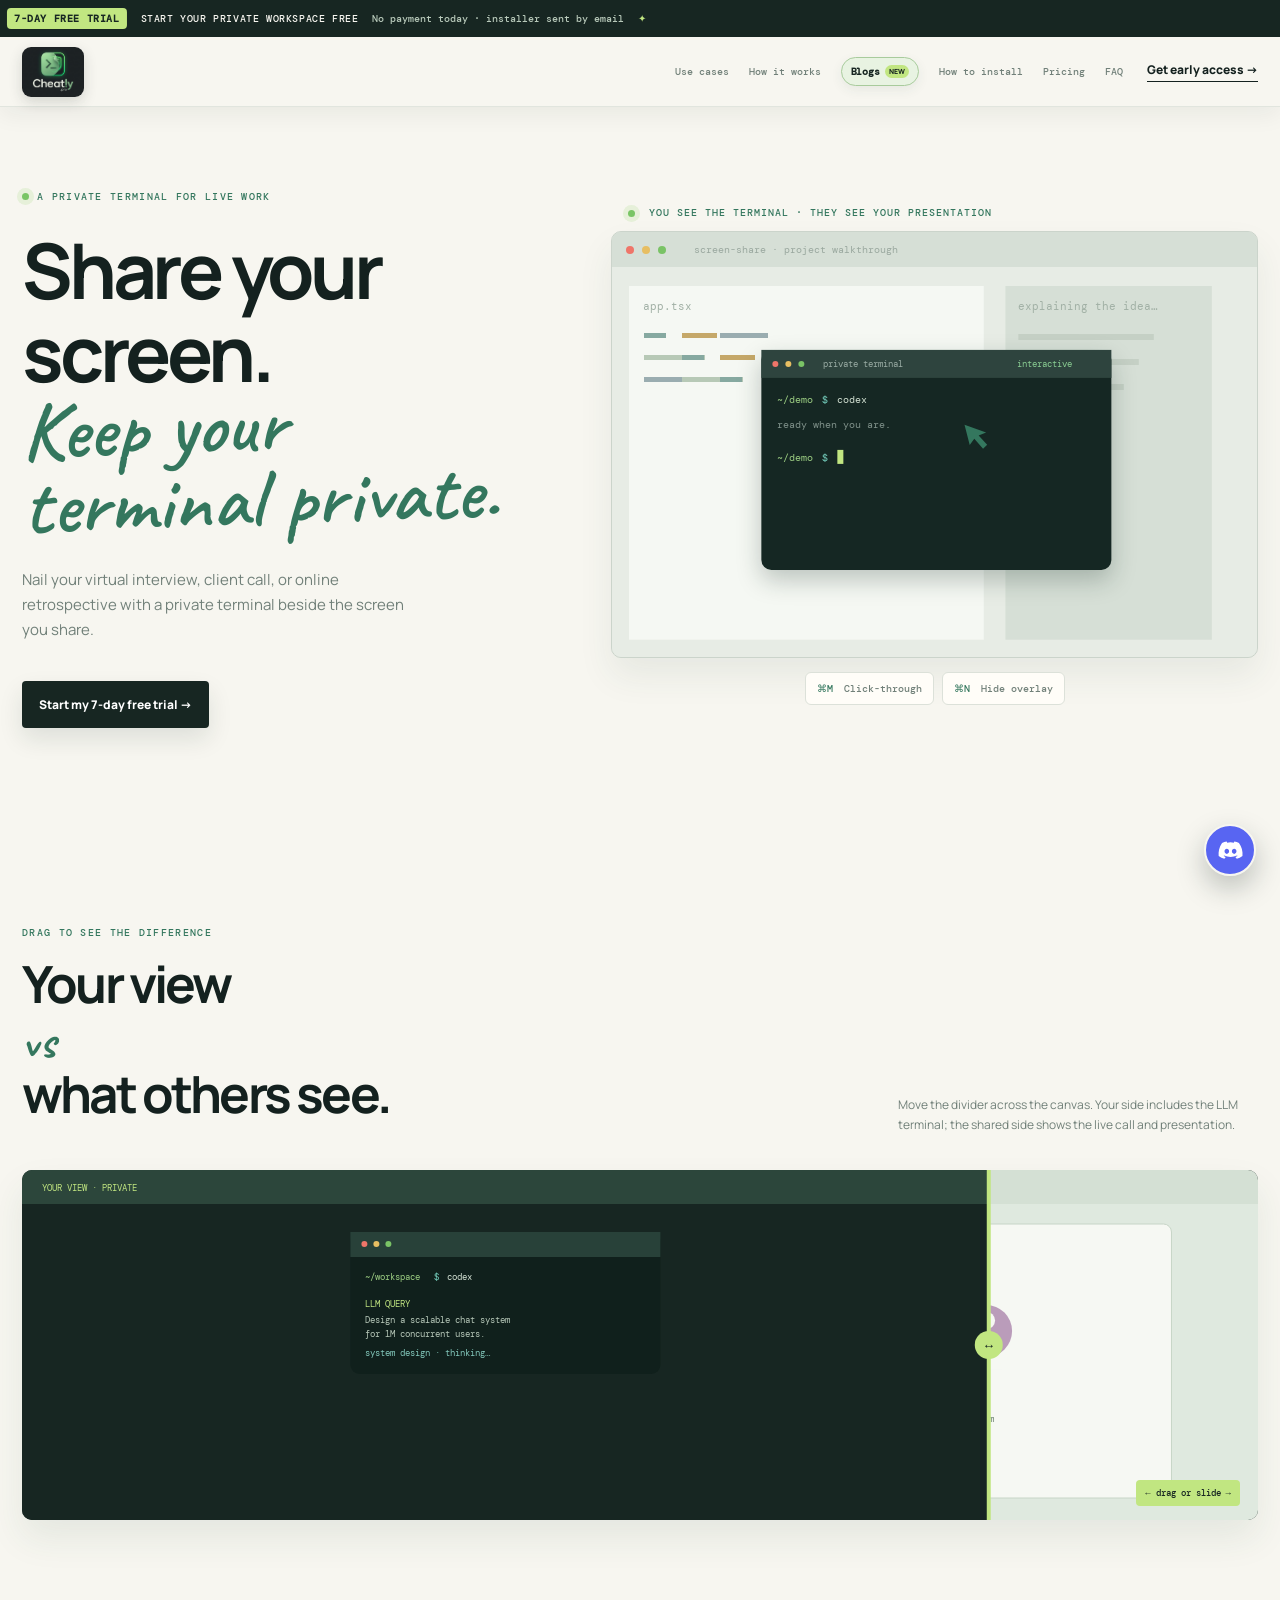
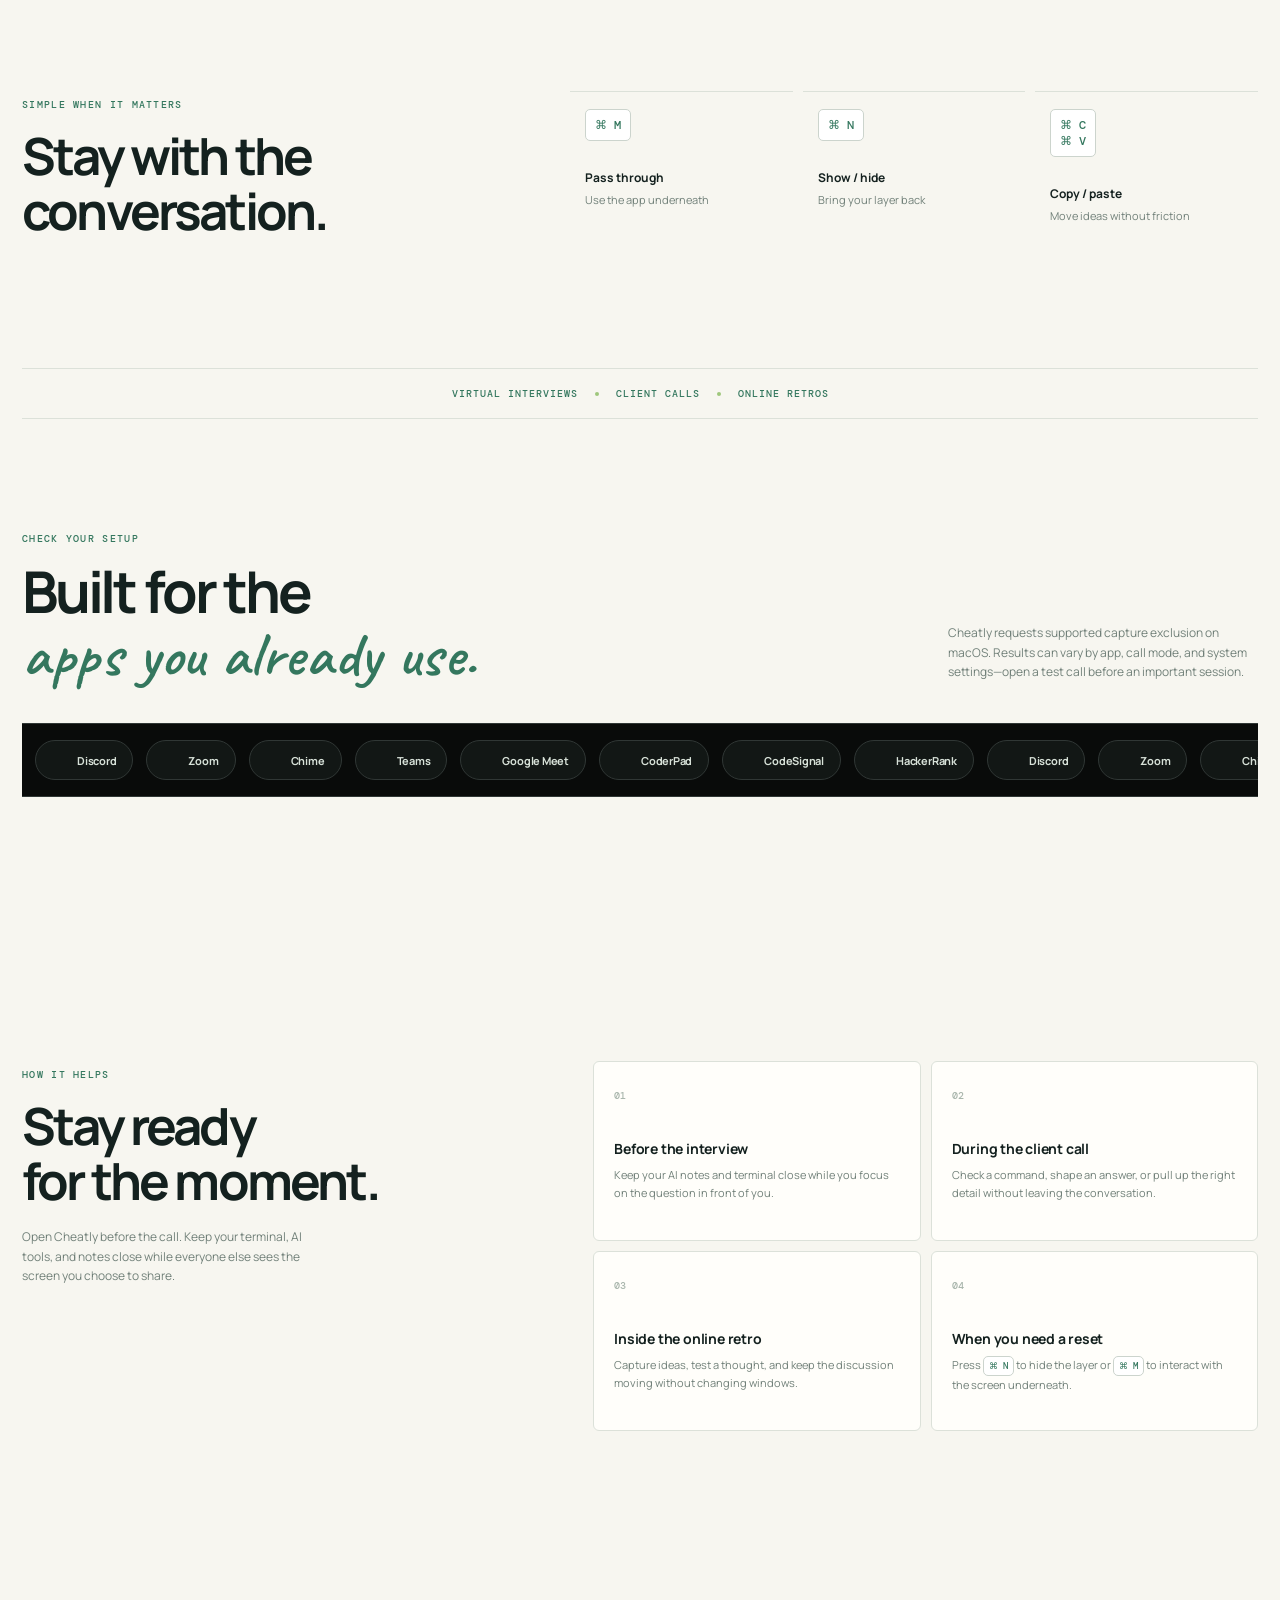
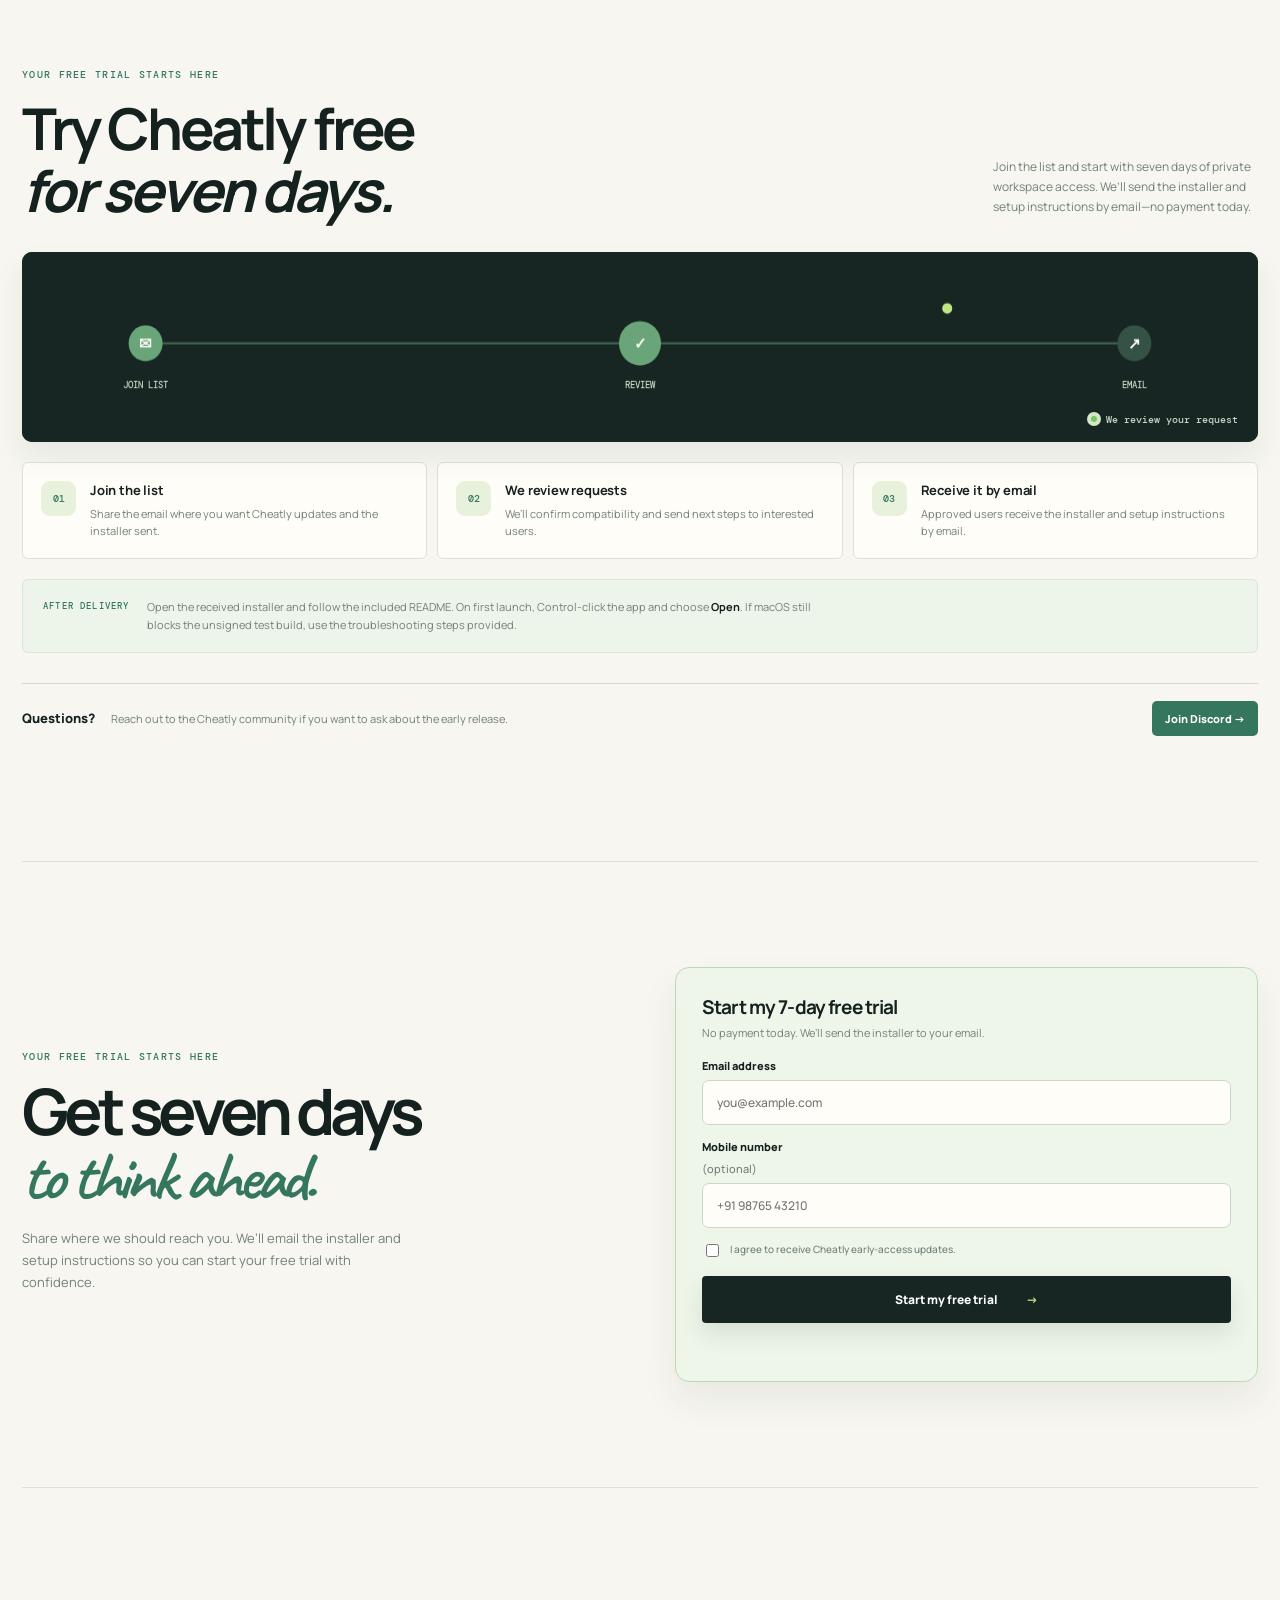
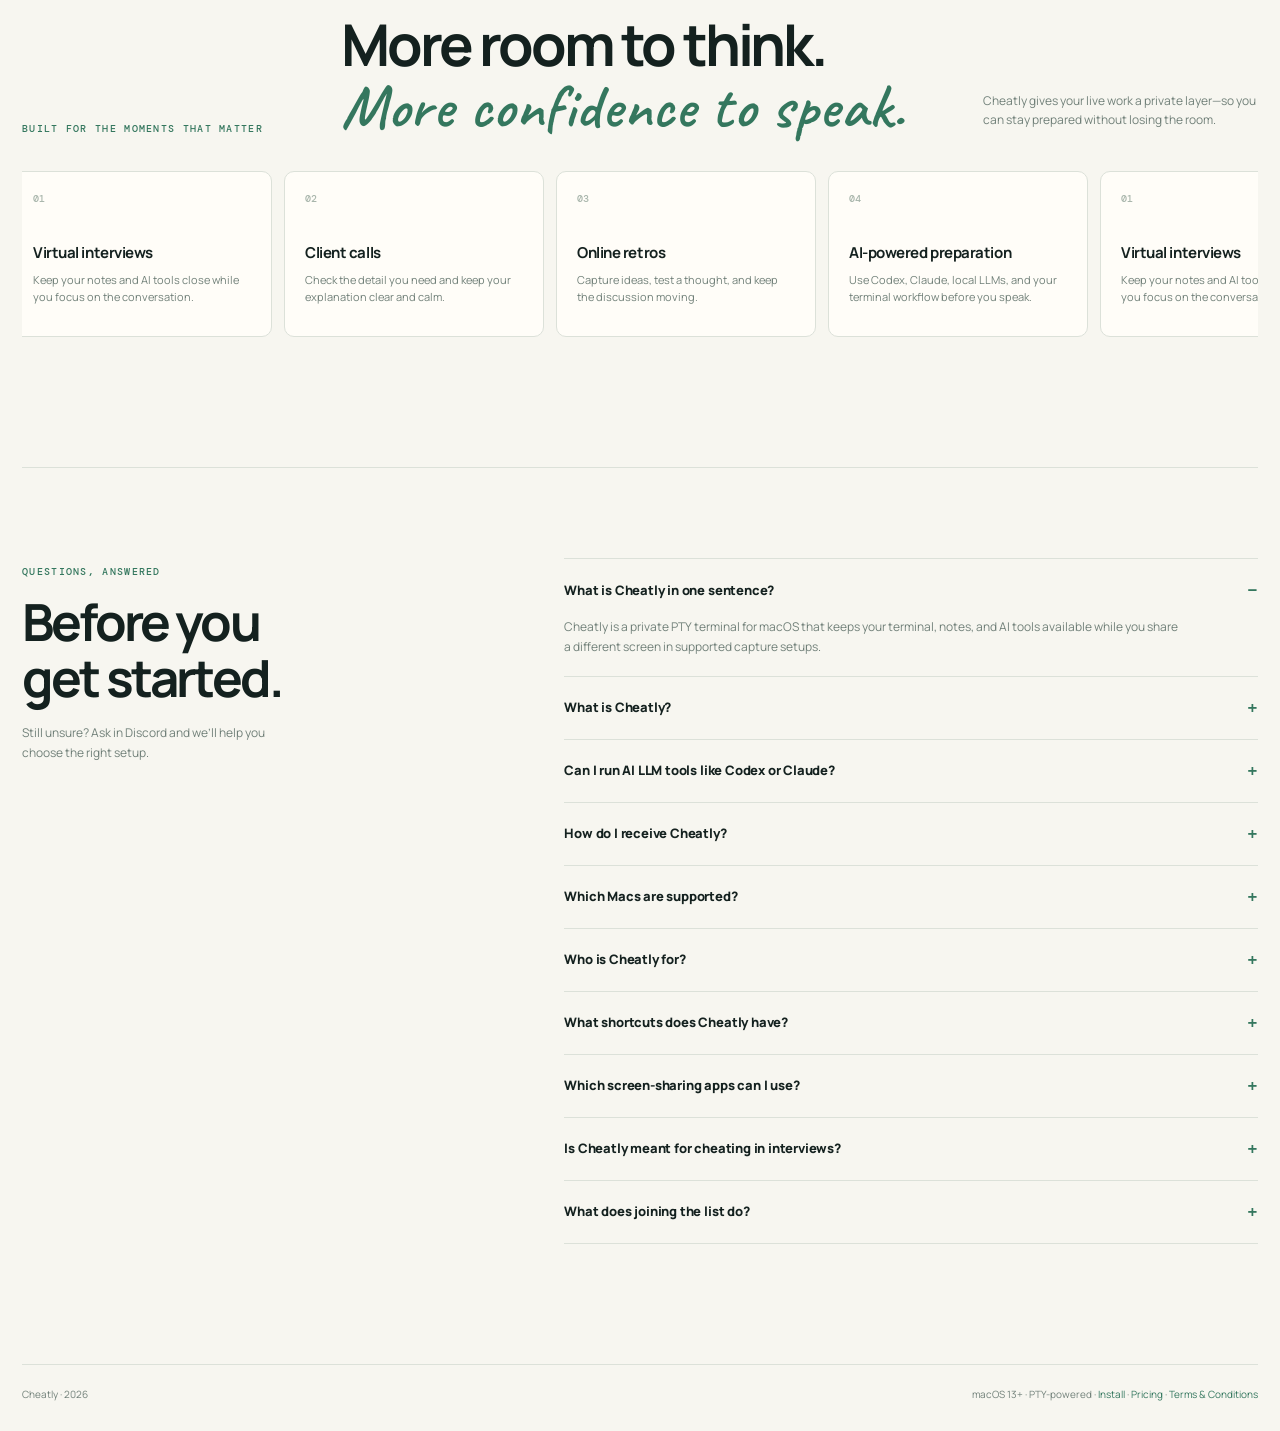
==== commit 271effe5: "Bust website asset cache" ====
--- a/index.html
+++ b/index.html
@@ -75,7 +75,7 @@
     ]
   }
   </script>
-  <link rel="stylesheet" href="styles.css?v=15">
+  <link rel="stylesheet" href="styles.css?v=16">
   <link rel="icon" href="cheatly.png" type="image/png">
   <link rel="apple-touch-icon" href="cheatly.png">
   <!-- Google tag (gtag.js) -->
@@ -238,6 +238,6 @@
   <script>window.MIXPANEL_PROJECT_TOKEN = typeof MIXPANEL_PROJECT_TOKEN !== "undefined" ? MIXPANEL_PROJECT_TOKEN : "";</script>
   <script src="analytics.js?v=3"></script>
   <script src="waitlist.js?v=1"></script>
-  <script src="demo.js?v=13"></script>
+  <script src="demo.js?v=14"></script>
 </body>
 </html>
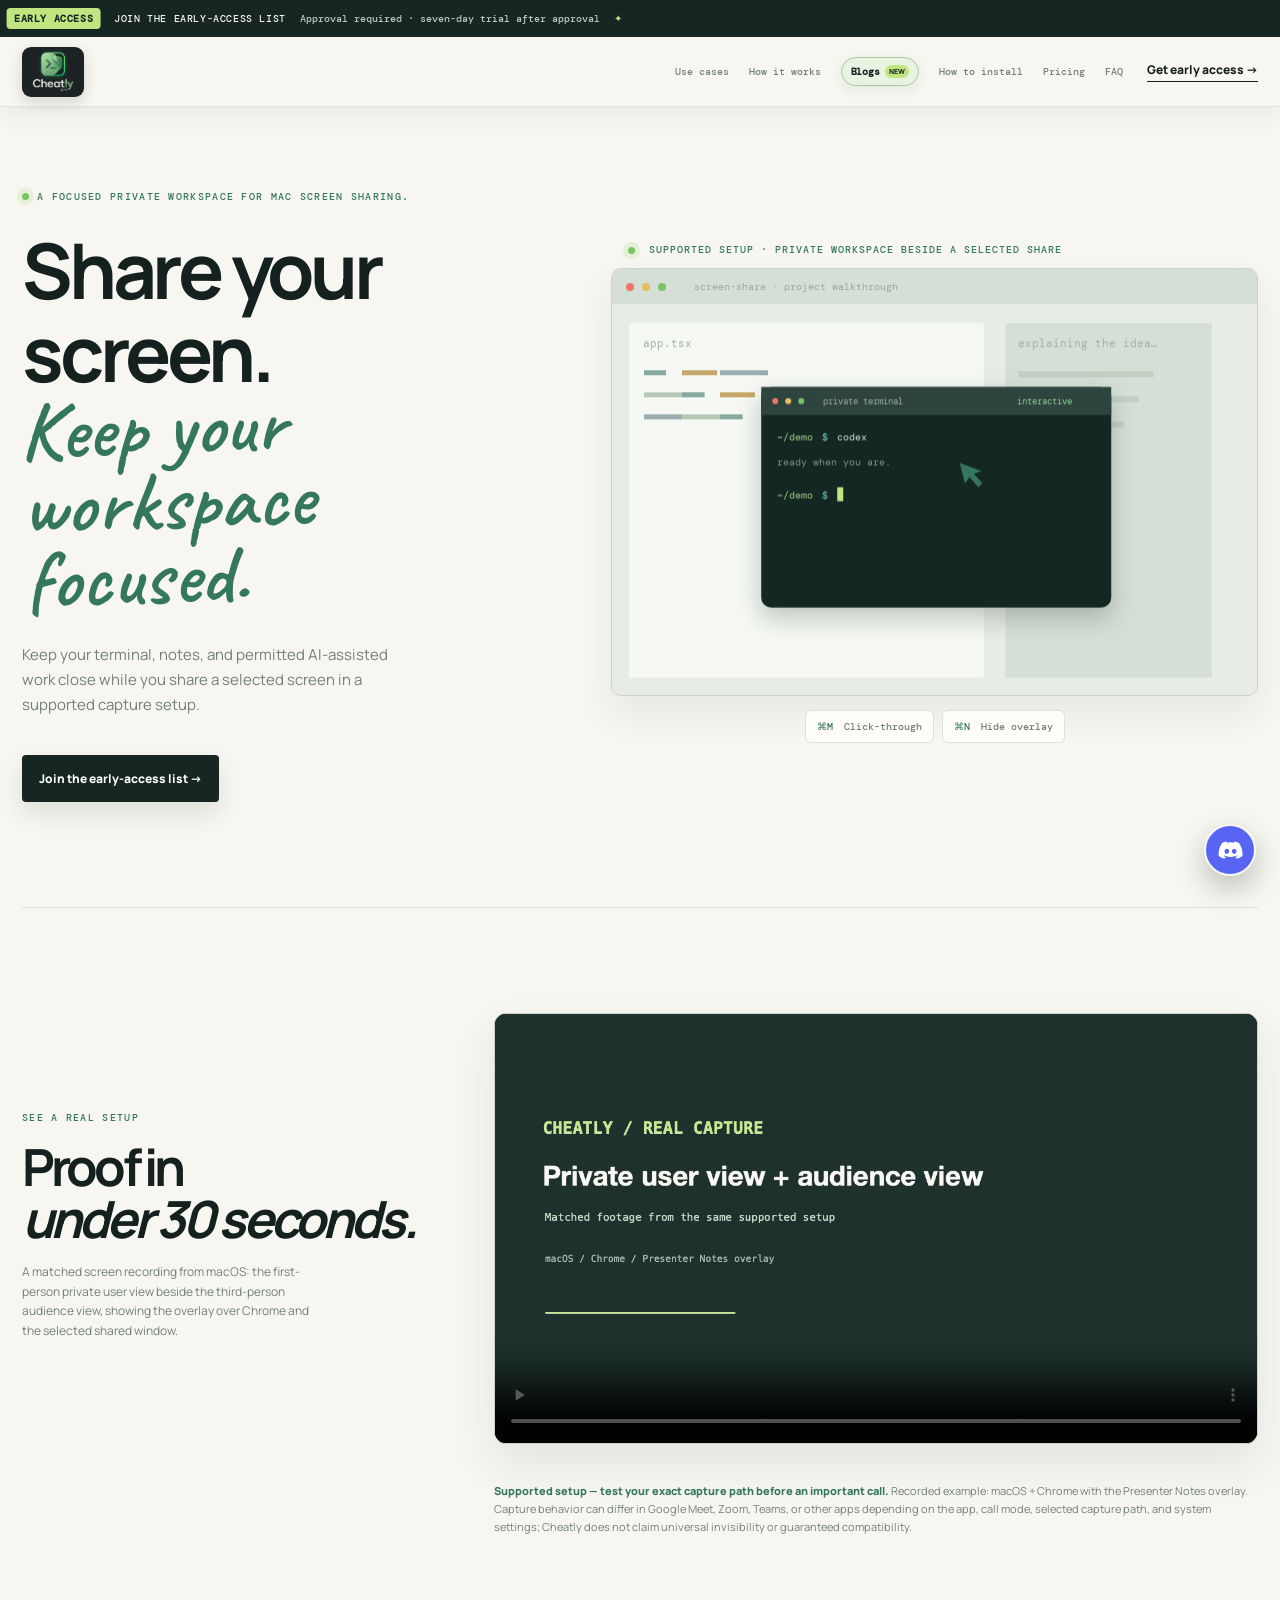
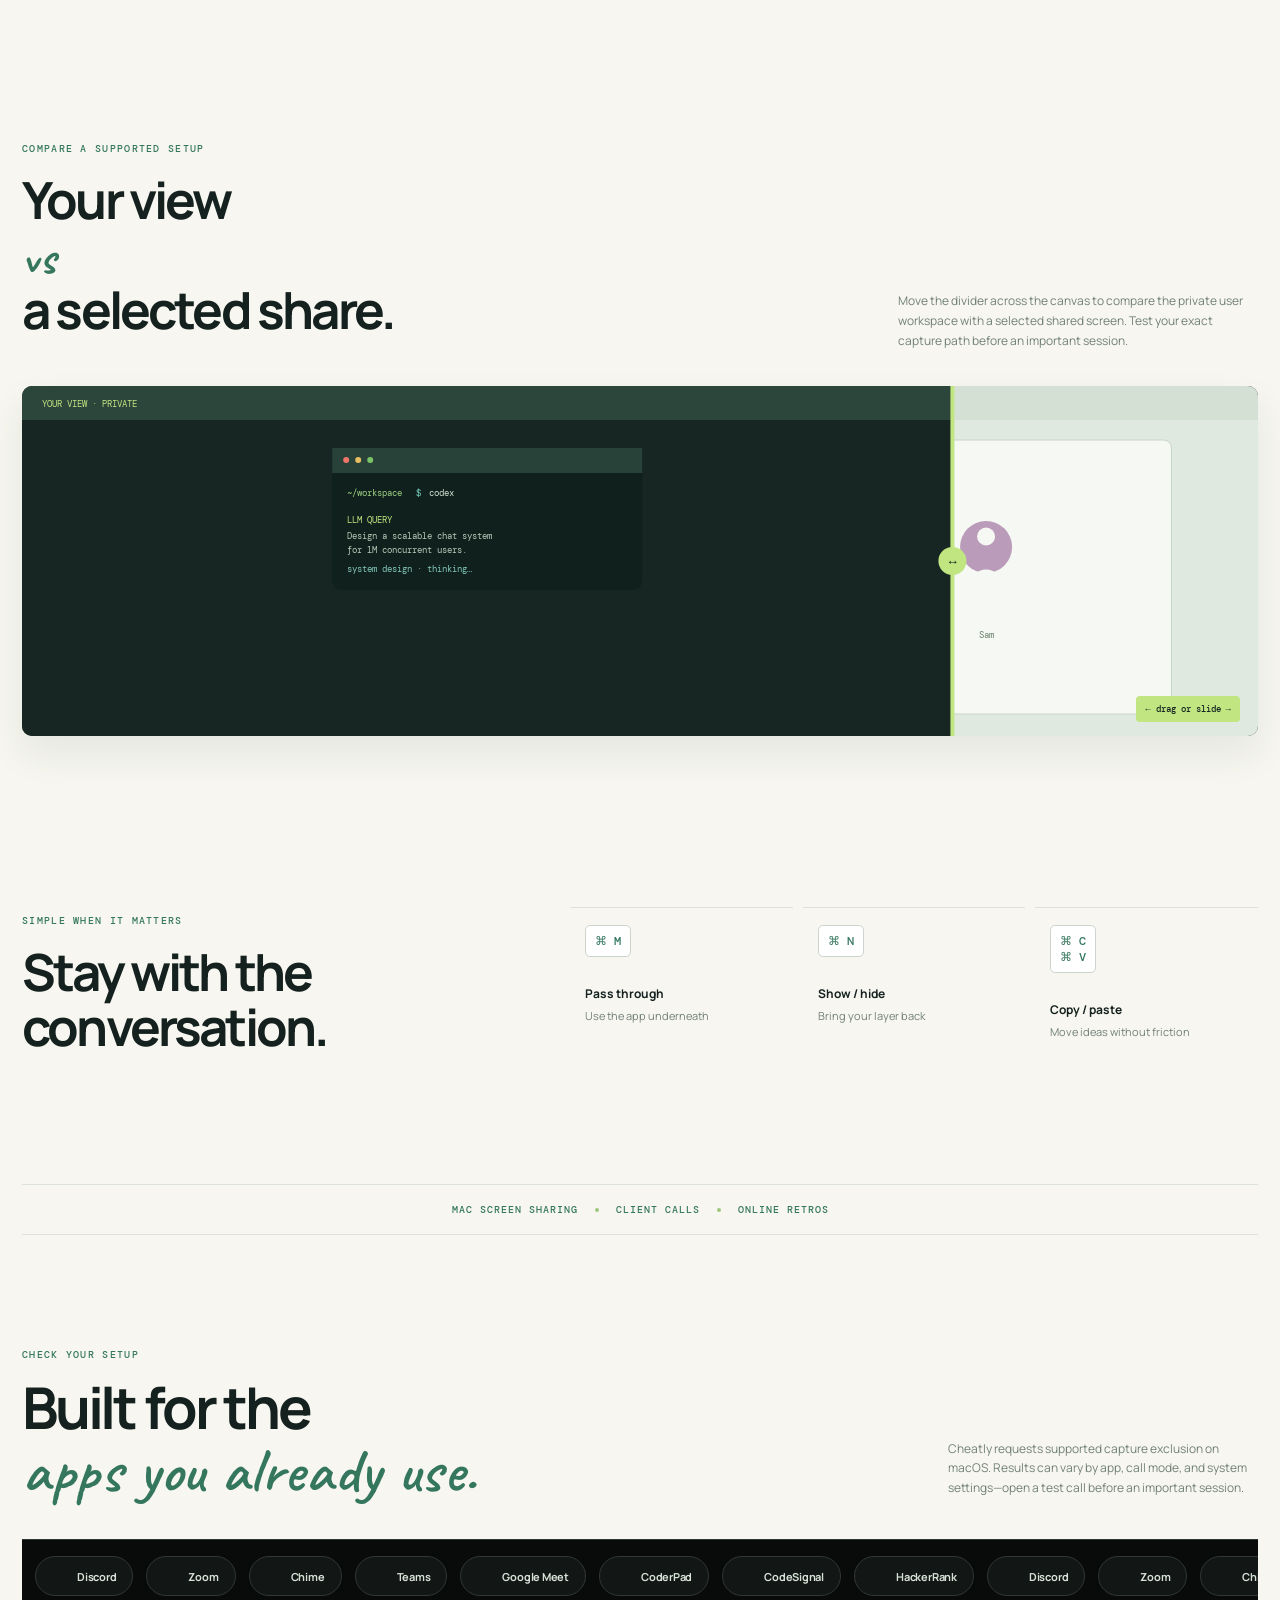
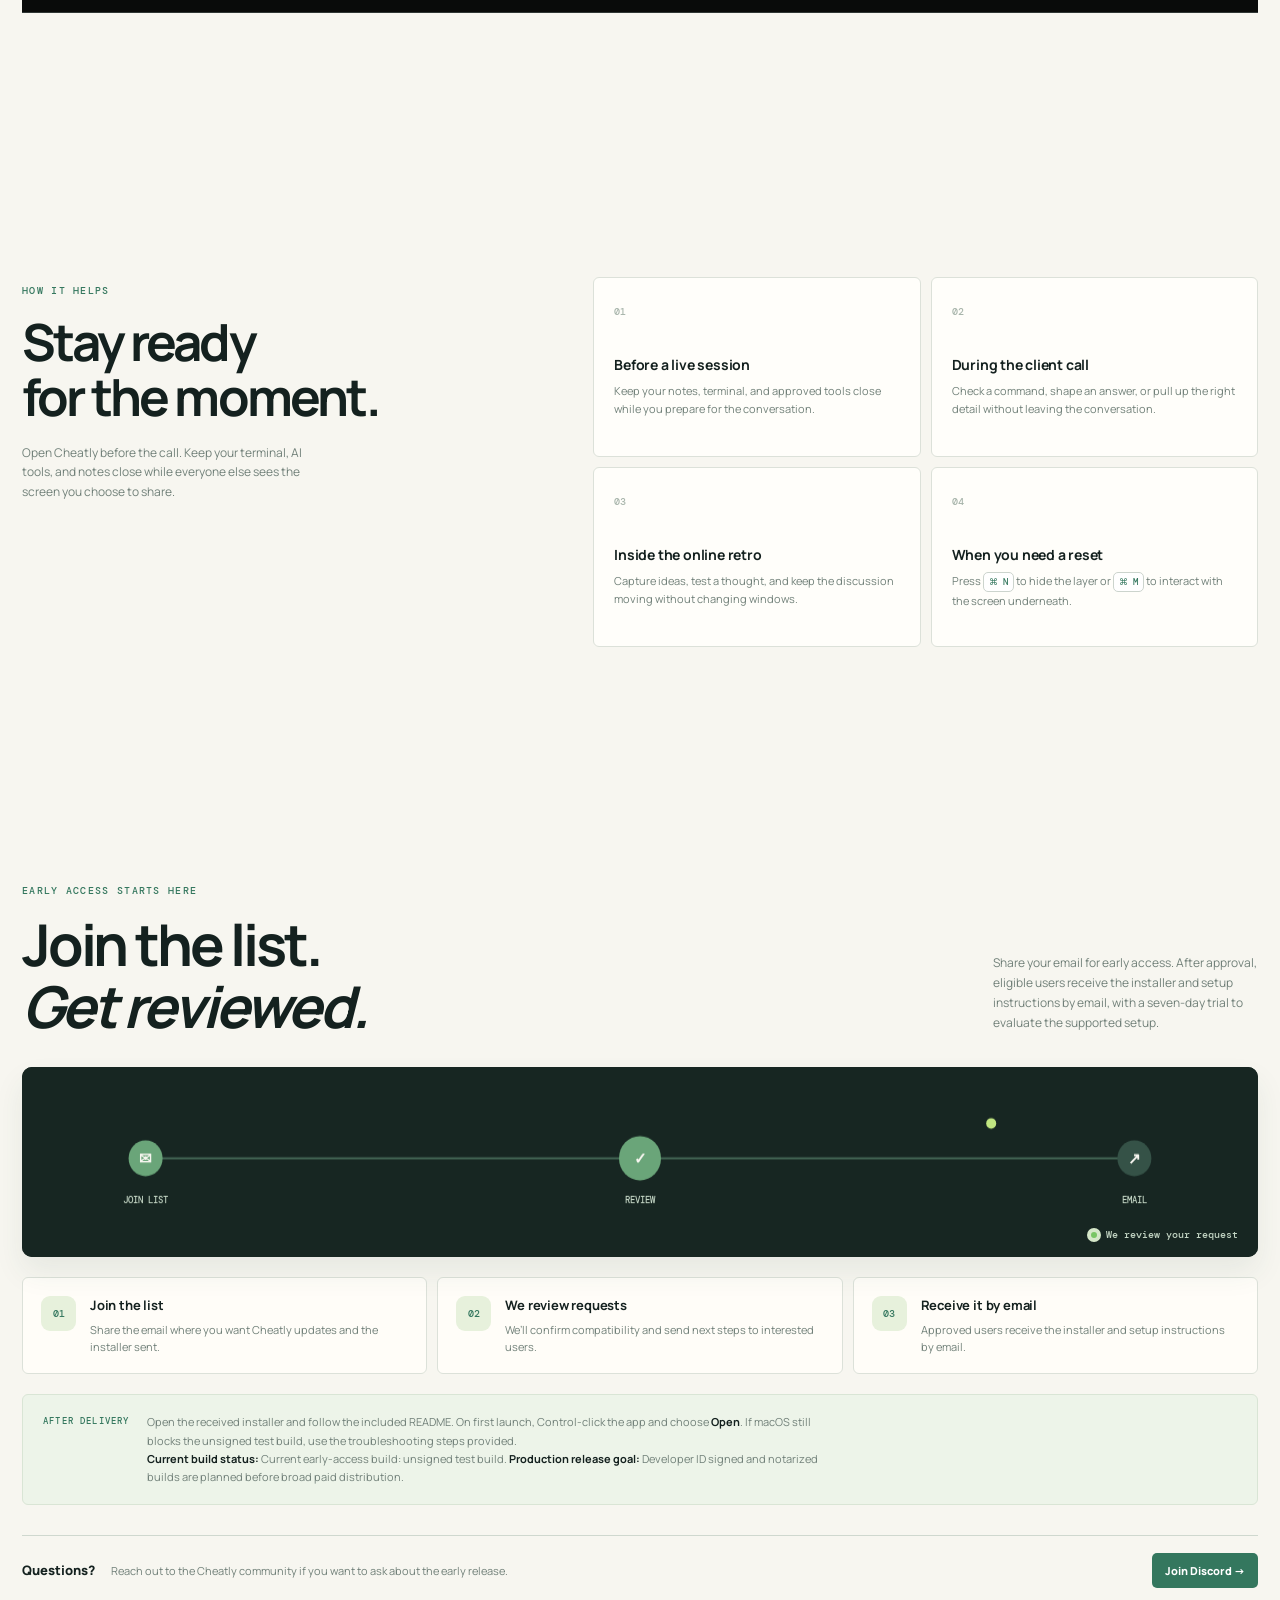
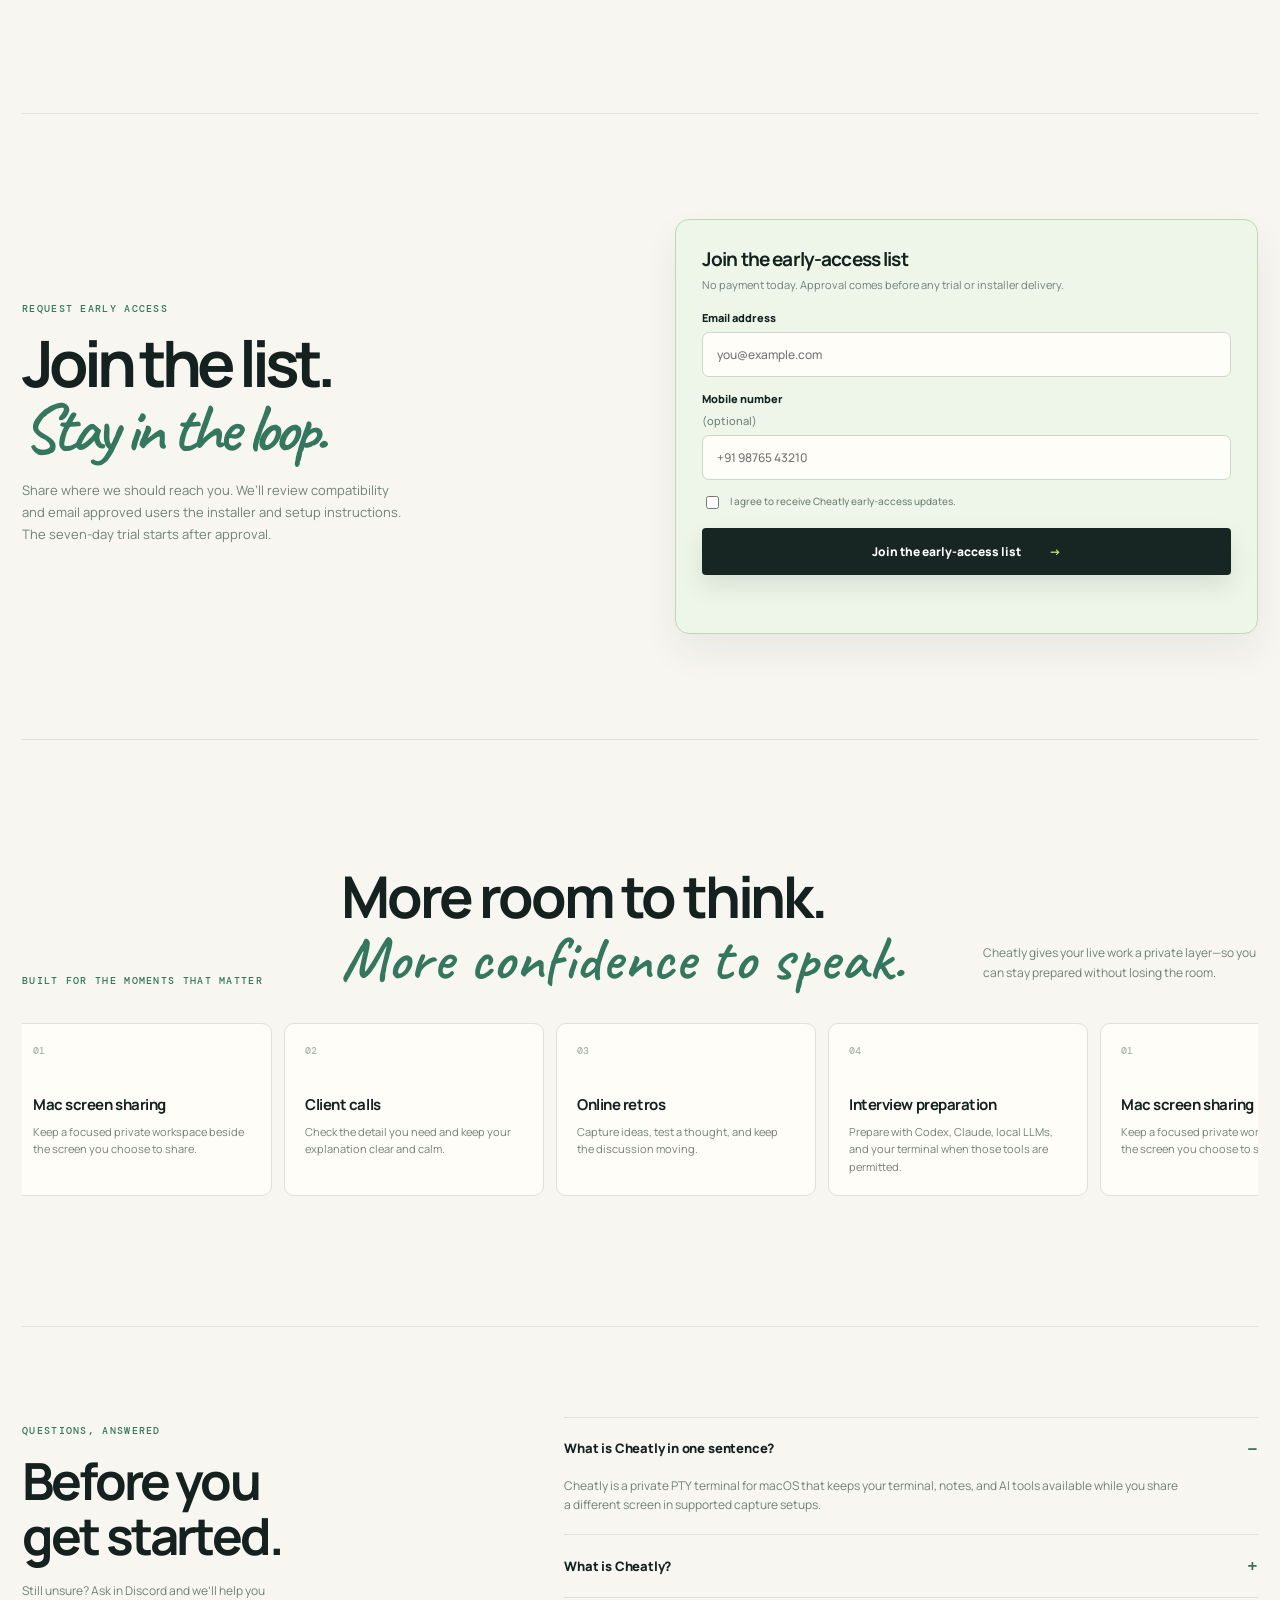
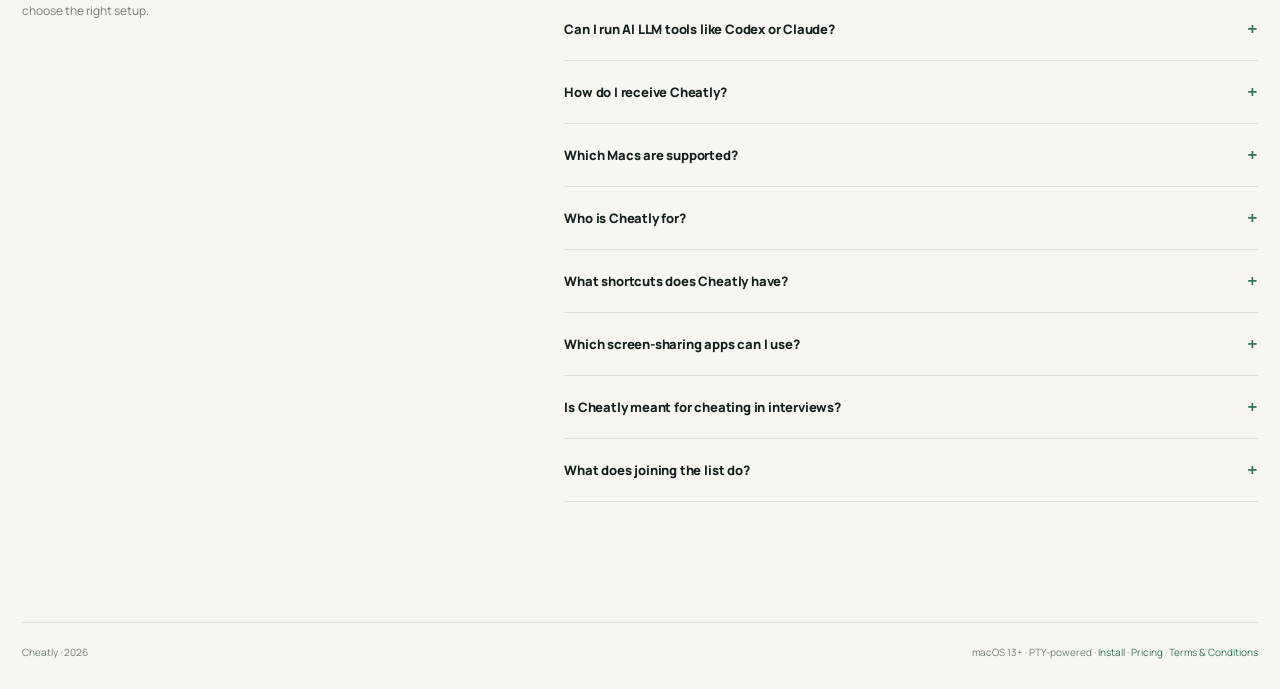
==== commit 0895ebe8: "Improve conversion clarity and product proof" ====
--- a/index.html
+++ b/index.html
@@ -3,8 +3,8 @@
 <head>
   <meta charset="utf-8">
   <meta name="viewport" content="width=device-width, initial-scale=1">
-  <meta name="description" content="Cheatly is a private PTY terminal for Mac screen sharing. Keep your terminal, notes, and AI tools close while you prepare for interviews, client calls, and online retrospectives.">
-  <meta name="keywords" content="private terminal for Mac, macOS screen sharing terminal, AI workspace macOS, PTY terminal overlay, Codex terminal, Claude terminal, private workspace for virtual interviews">
+  <meta name="description" content="Cheatly is a focused private workspace for Mac screen sharing. Keep your terminal, notes, and permitted AI-assisted work close while you share a selected screen.">
+  <meta name="keywords" content="private workspace for Mac screen sharing, macOS screen sharing terminal, AI workspace macOS, PTY terminal overlay, Codex terminal, Claude terminal">
   <meta name="author" content="Cheatly">
   <meta name="application-name" content="Cheatly">
   <meta name="theme-color" content="#172622">
@@ -13,8 +13,8 @@
   <link rel="canonical" href="https://cheatly.pro/">
   <meta property="og:type" content="website">
   <meta property="og:site_name" content="Cheatly">
-  <meta property="og:title" content="Cheatly — Private terminal for Mac screen sharing">
-  <meta property="og:description" content="Keep your terminal, notes, and AI tools close while you share your screen. Join Cheatly early access.">
+  <meta property="og:title" content="Cheatly — A focused private workspace for Mac screen sharing">
+  <meta property="og:description" content="Keep your terminal, notes, and permitted AI-assisted work close while you share a selected screen. Join Cheatly early access.">
   <meta property="og:image" content="https://cheatly.pro/cheatly.png">
   <meta property="og:image:alt" content="Cheatly terminal logo">
   <meta property="og:image:type" content="image/png">
@@ -23,11 +23,11 @@
   <meta property="og:locale" content="en_IN">
   <meta property="og:url" content="https://cheatly.pro/">
   <meta name="twitter:card" content="summary">
-  <meta name="twitter:title" content="Cheatly — Private terminal for Mac screen sharing">
-  <meta name="twitter:description" content="Keep your terminal, notes, and AI tools close while you share your screen. Join Cheatly early access.">
+  <meta name="twitter:title" content="Cheatly — A focused private workspace for Mac screen sharing">
+  <meta name="twitter:description" content="Keep your terminal, notes, and permitted AI-assisted work close while you share a selected screen. Join Cheatly early access.">
   <meta name="twitter:image" content="https://cheatly.pro/cheatly.png">
   <meta name="twitter:image:alt" content="Cheatly terminal logo">
-  <title>Cheatly Terminal — Private AI workspace for macOS screen sharing</title>
+  <title>Cheatly — Private workspace for Mac screen sharing</title>
   <script type="application/ld+json">
   {
     "@context": "https://schema.org",
@@ -38,11 +38,11 @@
         "alternateName": "Cheatly Terminal",
         "applicationCategory": "DeveloperApplication",
         "operatingSystem": "macOS 13 or later",
-        "description": "A private PTY-powered terminal overlay for macOS screen sharing.",
+        "description": "A focused private workspace for Mac screen sharing.",
         "isAccessibleForFree": true,
         "url": "https://cheatly.pro/",
         "brand": {"@type":"Brand","name":"Cheatly"},
-        "audience": {"@type":"Audience","audienceType":"Mac users preparing for virtual interviews, client calls, and online retrospectives"},
+        "audience": {"@type":"Audience","audienceType":"Mac users who need a focused workspace while screen sharing in calls, presentations, and online retrospectives"},
         "featureList": "Real PTY terminal, AI LLM support, Codex and Claude support, local model support, click-through mode, show and hide shortcut"
       },
       {
@@ -64,18 +64,18 @@
           {"@type":"Question","name":"What is Cheatly in one sentence?","acceptedAnswer":{"@type":"Answer","text":"Cheatly is a private PTY terminal for macOS that keeps your terminal, notes, and AI tools available while you share a different screen in supported capture setups."}},
           {"@type":"Question","name":"What is Cheatly?","acceptedAnswer":{"@type":"Answer","text":"Cheatly is a real PTY-powered terminal overlay for macOS that gives you a private workspace while you share your screen."}},
           {"@type":"Question","name":"Can I run AI LLM tools like Codex or Claude?","acceptedAnswer":{"@type":"Answer","text":"Yes. You can run Codex, Claude, local LLM tools, git, scripts, and other command-line tools available in your Mac terminal."}},
-          {"@type":"Question","name":"How do I receive Cheatly?","acceptedAnswer":{"@type":"Answer","text":"Join the early-access list with your email. After approval, the installer and setup instructions will be sent to you by email."}},
+          {"@type":"Question","name":"How do I receive Cheatly?","acceptedAnswer":{"@type":"Answer","text":"Join the early-access list with your email. After approval, eligible users receive the installer and setup instructions by email, and the seven-day trial starts after approval."}},
           {"@type":"Question","name":"Which Macs are supported?","acceptedAnswer":{"@type":"Answer","text":"The current release supports macOS 13 or later on Apple Silicon Macs."}},
-          {"@type":"Question","name":"Who is Cheatly for?","acceptedAnswer":{"@type":"Answer","text":"Cheatly is for Mac users who want a private workspace for preparation, notes, terminal commands, and permitted AI-assisted work during virtual interviews, client calls, and online retrospectives."}},
+          {"@type":"Question","name":"Who is Cheatly for?","acceptedAnswer":{"@type":"Answer","text":"Cheatly is for Mac users who want a focused private workspace for notes, terminal commands, and permitted AI-assisted work during screen sharing, client calls, presentations, and online retrospectives. Interview use is secondary and requires permission."}},
           {"@type":"Question","name":"What shortcuts does Cheatly have?","acceptedAnswer":{"@type":"Answer","text":"Command-M toggles click-through mode, Command-N shows or hides the overlay, and standard Command-C and Command-V copy and paste work in the terminal."}},
           {"@type":"Question","name":"Which screen-sharing apps can I use?","acceptedAnswer":{"@type":"Answer","text":"Cheatly is designed for supported capture paths in apps such as Teams, Zoom, Google Meet, and WhatsApp. Capture behavior can vary by app, call mode, and system settings, so test your setup before an important session."}},
-          {"@type":"Question","name":"Is Cheatly meant for cheating in interviews?","acceptedAnswer":{"@type":"Answer","text":"No. Cheatly does not support cheating or deceptive use during interviews, exams, or professional calls. Ask your interviewer or meeting host for permission before using LLM tools, and follow their rules."}}
+          {"@type":"Question","name":"Is Cheatly meant for cheating in interviews?","acceptedAnswer":{"@type":"Answer","text":"No. Cheatly is not a hidden interview-answer or cheating tool. Users must follow interviewer, employer, client, school, meeting, and platform rules and obtain permission before using AI tools."}}
         ]
       }
     ]
   }
   </script>
-  <link rel="stylesheet" href="styles.css?v=16">
+  <link rel="stylesheet" href="styles.css?v=17">
   <link rel="icon" href="cheatly.png" type="image/png">
   <link rel="apple-touch-icon" href="cheatly.png">
   <!-- Google tag (gtag.js) -->
@@ -102,7 +102,7 @@
 </head>
 <body>
   <noscript><img height="1" width="1" style="display:none" src="https://www.facebook.com/tr?id=2319515568893162&ev=PageView&noscript=1" alt=""></noscript>
-  <div class="offer-banner" role="status"><div class="offer-track"><span>7-DAY FREE TRIAL</span><b>Start your private workspace free</b><small>No payment today · installer sent by email</small><i>✦</i><span>7-DAY FREE TRIAL</span><b>Start your private workspace free</b><small>No payment today · installer sent by email</small><i>✦</i></div></div>
+  <div class="offer-banner" role="status"><div class="offer-track"><span>EARLY ACCESS</span><b>Join the early-access list</b><small>Approval required · seven-day trial after approval</small><i>✦</i><span>EARLY ACCESS</span><b>Join the early-access list</b><small>Approval required · seven-day trial after approval</small><i>✦</i></div></div>
   <header class="nav shell">
     <a class="brand" href="#top" aria-label="Cheatly home"><img class="brand-logo" src="cheatly.png" alt="Cheatly logo"><span>Cheatly</span></a>
     <nav class="nav-links" aria-label="Main navigation"><a href="#use-cases">Use cases</a><a href="#how">How it works</a><a class="blog-nav-link" href="blogs.html">Blogs <span>New</span></a><a href="install/">How to install</a><a href="pricing/">Pricing</a><a href="#faq">FAQ</a></nav>
@@ -113,13 +113,13 @@
   <main id="top">
     <section class="hero shell">
       <div class="hero-copy">
-        <span class="eyebrow"><i></i> A private terminal for live work</span>
-        <h1>Share your screen.<br><em>Keep your terminal private.</em></h1>
-        <p>Nail your virtual interview, client call, or online retrospective with a private terminal beside the screen you share.</p>
-        <a class="button" href="#join">Start my 7-day free trial →</a>
+        <span class="eyebrow"><i></i> A focused private workspace for Mac screen sharing.</span>
+        <h1>Share your screen.<br><em>Keep your workspace focused.</em></h1>
+        <p>Keep your terminal, notes, and permitted AI-assisted work close while you share a selected screen in a supported capture setup.</p>
+        <a class="button" href="#join">Join the early-access list →</a>
       </div>
       <div class="demo-wrap">
-        <div class="demo-label"><span class="pulse"></span> You see the terminal · They see your presentation</div>
+        <div class="demo-label"><span class="pulse"></span> Supported setup · private workspace beside a selected share</div>
         <div class="demo-card"><canvas id="demoCanvas" aria-label="Interactive animation showing a private terminal over a shared screen"></canvas></div>
         <div class="demo-controls">
           <button id="modeButton" type="button"><span>⌘M</span> Click-through</button>
@@ -128,8 +128,23 @@
       </div>
     </section>
 
+    <section id="real-demo" class="proof-video shell" aria-labelledby="real-demo-title">
+      <div class="proof-video-heading">
+        <span class="eyebrow">See a real setup</span>
+        <h2 id="real-demo-title">Proof in<br><em>under 30 seconds.</em></h2>
+        <p>A matched screen recording from macOS: the first-person private user view beside the third-person audience view, showing the overlay over Chrome and the selected shared window.</p>
+      </div>
+      <div class="proof-video-player">
+        <video controls preload="metadata" poster="assets/cheatly-real-demo-poster.png" aria-label="20 to 30 second screen recording of Cheatly beside a supported Mac screen-sharing setup">
+          <source src="assets/cheatly-real-demo.mp4" type="video/mp4">
+          <p class="proof-video-fallback">The 20-second usage demo pairs the first-person private user recording with the final 9 seconds of the third-person audience recording. It shows the overlay over Chrome, the selected shared window, and why capture behavior must be tested for each app and path. Add <code>assets/cheatly-real-demo.mp4</code> to play it here.</p>
+        </video>
+      </div>
+      <p class="proof-video-note"><strong>Supported setup — test your exact capture path before an important call.</strong> Recorded example: macOS + Chrome with the Presenter Notes overlay. Capture behavior can differ in Google Meet, Zoom, Teams, or other apps depending on the app, call mode, selected capture path, and system settings; Cheatly does not claim universal invisibility or guaranteed compatibility.</p>
+    </section>
+
     <section class="flap-demo shell">
-      <div class="flap-heading"><div><span class="eyebrow">Drag to see the difference</span><h2>Your view<br><span class="vs-line">vs</span><br>what others see.</h2></div><p>Move the divider across the canvas. Your side includes the LLM terminal; the shared side shows the live call and presentation.</p></div>
+      <div class="flap-heading"><div><span class="eyebrow">Compare a supported setup</span><h2>Your view<br><span class="vs-line">vs</span><br>a selected share.</h2></div><p>Move the divider across the canvas to compare the private user workspace with a selected shared screen. Test your exact capture path before an important session.</p></div>
       <div class="flap-player"><canvas id="flapCanvas" aria-label="Interactive comparison between the private terminal view and shared screen view"></canvas><div class="flap-hint">← drag or slide →</div></div>
       <input id="flapSlider" class="flap-slider" type="range" min="18" max="82" value="50" aria-label="Compare your private view with the shared view">
       <div class="flap-labels"><span>YOUR VIEW · PRIVATE TERMINAL</span><span>SHARED VIEW · PRESENTATION</span></div>
@@ -145,7 +160,7 @@
     </section>
 
     <section class="signal-strip shell">
-      <span>VIRTUAL INTERVIEWS</span><i></i><span>CLIENT CALLS</span><i></i><span>ONLINE RETROS</span>
+      <span>MAC SCREEN SHARING</span><i></i><span>CLIENT CALLS</span><i></i><span>ONLINE RETROS</span>
     </section>
 
     <section id="compatibility" class="compatibility shell" aria-labelledby="compatibility-title">
@@ -178,7 +193,7 @@
     <section id="how" class="how-it-works shell">
       <div class="how-intro"><span class="eyebrow">How it helps</span><h2>Stay ready<br>for the moment.</h2><p>Open Cheatly before the call. Keep your terminal, AI tools, and notes close while everyone else sees the screen you choose to share.</p></div>
       <div class="how-grid">
-        <article class="how-card"><span>01</span><h3>Before the interview</h3><p>Keep your AI notes and terminal close while you focus on the question in front of you.</p></article>
+        <article class="how-card"><span>01</span><h3>Before a live session</h3><p>Keep your notes, terminal, and approved tools close while you prepare for the conversation.</p></article>
         <article class="how-card"><span>02</span><h3>During the client call</h3><p>Check a command, shape an answer, or pull up the right detail without leaving the conversation.</p></article>
         <article class="how-card"><span>03</span><h3>Inside the online retro</h3><p>Capture ideas, test a thought, and keep the discussion moving without changing windows.</p></article>
         <article class="how-card"><span>04</span><h3>When you need a reset</h3><p>Press <kbd>⌘ N</kbd> to hide the layer or <kbd>⌘ M</kbd> to interact with the screen underneath.</p></article>
@@ -186,29 +201,29 @@
     </section>
 
     <section id="access" class="access shell">
-      <div class="access-heading"><div><span class="eyebrow">Your free trial starts here</span><h2>Try Cheatly free<br><em>for seven days.</em></h2></div><p>Join the list and start with seven days of private workspace access. We’ll send the installer and setup instructions by email—no payment today.</p></div>
+      <div class="access-heading"><div><span class="eyebrow">Early access starts here</span><h2>Join the list.<br><em>Get reviewed.</em></h2></div><p>Share your email for early access. After approval, eligible users receive the installer and setup instructions by email, with a seven-day trial to evaluate the supported setup.</p></div>
       <div class="access-visual"><canvas id="accessCanvas" aria-label="Three-step process: join the early-access list, receive approval, and get the installer by email"></canvas><div class="visual-caption"><span class="pulse"></span><span id="processCaption">Join the early-access list</span></div></div>
       <div class="access-details">
         <div class="access-detail"><span class="step-icon">01</span><div><h3>Join the list</h3><p>Share the email where you want Cheatly updates and the installer sent.</p></div></div>
         <div class="access-detail"><span class="step-icon">02</span><div><h3>We review requests</h3><p>We’ll confirm compatibility and send next steps to interested users.</p></div></div>
         <div class="access-detail"><span class="step-icon">03</span><div><h3>Receive it by email</h3><p>Approved users receive the installer and setup instructions by email.</p></div></div>
       </div>
-      <div class="install-note"><span class="eyebrow">After delivery</span><p>Open the received installer and follow the included README. On first launch, Control-click the app and choose <b>Open</b>. If macOS still blocks the unsigned test build, use the troubleshooting steps provided.</p></div>
+      <div class="install-note"><span class="eyebrow">After delivery</span><div><p>Open the received installer and follow the included README. On first launch, Control-click the app and choose <b>Open</b>. If macOS still blocks the unsigned test build, use the troubleshooting steps provided.</p><p><b>Current build status:</b> Current early-access build: unsigned test build. <b>Production release goal:</b> Developer ID signed and notarized builds are planned before broad paid distribution.</p></div></div>
       <div class="support-note"><span>Questions?</span><p>Reach out to the Cheatly community if you want to ask about the early release.</p><a class="support-button" href="https://discord.gg/3Ug6gJwu9" target="_blank" rel="noopener">Join Discord →</a></div>
     </section>
-    <section id="join" class="join shell" aria-labelledby="join-title"><div class="join-copy"><span class="eyebrow">Your free trial starts here</span><h2 id="join-title">Get seven days<br><em>to think ahead.</em></h2><p>Share where we should reach you. We’ll email the installer and setup instructions so you can start your free trial with confidence.</p></div><form class="interest-form" id="interestForm"><div class="form-heading"><strong>Start my 7-day free trial</strong><span>No payment today. We’ll send the installer to your email.</span></div><label>Email address<input name="email" type="email" autocomplete="email" placeholder="you@example.com" required></label><label>Mobile number <span>(optional)</span><input name="mobile" type="tel" autocomplete="tel" placeholder="+91 98765 43210"></label><label class="consent"><input name="consent" type="checkbox" required><span>I agree to receive Cheatly early-access updates.</span></label><button class="button" type="submit">Start my free trial <b>→</b></button><p class="form-status" id="interestStatus" role="status" aria-live="polite"></p></form></section>
+    <section id="join" class="join shell" aria-labelledby="join-title"><div class="join-copy"><span class="eyebrow">Request early access</span><h2 id="join-title">Join the list.<br><em>Stay in the loop.</em></h2><p>Share where we should reach you. We’ll review compatibility and email approved users the installer and setup instructions. The seven-day trial starts after approval.</p></div><form class="interest-form" id="interestForm"><div class="form-heading"><strong>Join the early-access list</strong><span>No payment today. Approval comes before any trial or installer delivery.</span></div><label>Email address<input name="email" type="email" autocomplete="email" placeholder="you@example.com" required></label><label>Mobile number <span>(optional)</span><input name="mobile" type="tel" autocomplete="tel" placeholder="+91 98765 43210"></label><label class="consent"><input name="consent" type="checkbox" required><span>I agree to receive Cheatly early-access updates.</span></label><button class="button" type="submit">Join the early-access list <b>→</b></button><p class="form-status" id="interestStatus" role="status" aria-live="polite"></p></form></section>
     <section id="use-cases" class="use-cases shell" aria-labelledby="use-cases-title">
       <div class="use-cases-heading"><span class="eyebrow">Built for the moments that matter</span><h2 id="use-cases-title">More room to think.<br><em>More confidence to speak.</em></h2><p>Cheatly gives your live work a private layer—so you can stay prepared without losing the room.</p></div>
       <div class="use-cases-marquee" aria-label="Cheatly use cases">
         <div class="use-cases-track">
-          <article><span>01</span><strong>Virtual interviews</strong><p>Keep your notes and AI tools close while you focus on the conversation.</p></article>
+          <article><span>01</span><strong>Mac screen sharing</strong><p>Keep a focused private workspace beside the screen you choose to share.</p></article>
           <article><span>02</span><strong>Client calls</strong><p>Check the detail you need and keep your explanation clear and calm.</p></article>
           <article><span>03</span><strong>Online retros</strong><p>Capture ideas, test a thought, and keep the discussion moving.</p></article>
-          <article><span>04</span><strong>AI-powered preparation</strong><p>Use Codex, Claude, local LLMs, and your terminal workflow before you speak.</p></article>
-          <article><span>01</span><strong>Virtual interviews</strong><p>Keep your notes and AI tools close while you focus on the conversation.</p></article>
+          <article><span>04</span><strong>Interview preparation</strong><p>Prepare with Codex, Claude, local LLMs, and your terminal when those tools are permitted.</p></article>
+          <article><span>01</span><strong>Mac screen sharing</strong><p>Keep a focused private workspace beside the screen you choose to share.</p></article>
           <article><span>02</span><strong>Client calls</strong><p>Check the detail you need and keep your explanation clear and calm.</p></article>
           <article><span>03</span><strong>Online retros</strong><p>Capture ideas, test a thought, and keep the discussion moving.</p></article>
-          <article><span>04</span><strong>AI-powered preparation</strong><p>Use Codex, Claude, local LLMs, and your terminal workflow before you speak.</p></article>
+          <article><span>04</span><strong>Interview preparation</strong><p>Prepare with Codex, Claude, local LLMs, and your terminal when those tools are permitted.</p></article>
         </div>
       </div>
     </section>
@@ -218,13 +233,13 @@
         <details open><summary>What is Cheatly in one sentence?</summary><p>Cheatly is a private PTY terminal for macOS that keeps your terminal, notes, and AI tools available while you share a different screen in supported capture setups.</p></details>
         <details><summary>What is Cheatly?</summary><p>Cheatly is a real PTY-powered terminal overlay for macOS. It gives you a private workspace while you share your screen.</p></details>
         <details><summary>Can I run AI LLM tools like Codex or Claude?</summary><p>Yes. You can run Codex, Claude, local LLM tools, git, scripts, and other command-line tools available in your Mac terminal.</p></details>
-        <details><summary>How do I receive Cheatly?</summary><p>Join the early-access list with your email. After approval, the installer and setup instructions will be sent to you by email.</p></details>
+        <details><summary>How do I receive Cheatly?</summary><p>Join the early-access list with your email. After approval, eligible users receive the installer and setup instructions by email, and the seven-day trial starts after approval.</p></details>
         <details><summary>Which Macs are supported?</summary><p>The current release supports macOS 13 or later on Apple Silicon Macs.</p></details>
-        <details><summary>Who is Cheatly for?</summary><p>Cheatly is for Mac users preparing for virtual interviews, client calls, online retrospectives, and other live work where a private preparation space is useful.</p></details>
+        <details><summary>Who is Cheatly for?</summary><p>Cheatly is for Mac users who want a focused private workspace for screen sharing, client calls, presentations, and online retrospectives. Interview use is secondary and requires permission.</p></details>
         <details><summary>What shortcuts does Cheatly have?</summary><p><kbd>⌘ M</kbd> toggles click-through mode, <kbd>⌘ N</kbd> shows or hides the overlay, and standard <kbd>⌘ C</kbd> and <kbd>⌘ V</kbd> copy and paste work in the terminal.</p></details>
         <details><summary>Which screen-sharing apps can I use?</summary><p>Cheatly is designed for supported capture paths in apps such as Teams, Zoom, Google Meet, and WhatsApp. Capture behavior can vary by app, call mode, and system settings, so test your setup before an important session.</p></details>
-        <details><summary>Is Cheatly meant for cheating in interviews?</summary><p><strong>No.</strong> Cheatly does not support cheating or deceptive use during interviews, exams, or professional calls. Ask your interviewer or meeting host for permission before using LLM tools, and follow their rules.</p></details>
-        <details><summary>What does joining the list do?</summary><p>It lets us contact you about the first release. If you’re approved, we’ll email the installer and setup instructions.</p></details>
+        <details><summary>Is Cheatly meant for cheating in interviews?</summary><p><strong>No.</strong> Cheatly is not a hidden interview-answer or cheating tool. Users must follow interviewer, employer, client, school, meeting, and platform rules and obtain permission before using AI tools.</p></details>
+        <details><summary>What does joining the list do?</summary><p>It lets us contact you about the first release. Approval is required before we email the installer and start the seven-day trial.</p></details>
       </div>
     </section>
   </main>
@@ -233,11 +248,11 @@
   <a class="floating-discord" href="https://discord.gg/3Ug6gJwu9" target="_blank" rel="noopener" aria-label="Open Cheatly Discord support" data-tooltip="Need help? Join Discord">
     <svg viewBox="0 0 24 24" aria-hidden="true"><path d="M19.54 5.32A16.8 16.8 0 0 0 15.4 4l-.5 1.02a15.6 15.6 0 0 0-5.8 0L8.6 4a16.8 16.8 0 0 0-4.14 1.32C1.84 9.25 1.13 13.07 1.48 16.84a16.8 16.8 0 0 0 5.07 2.58l1.23-1.63a10.2 10.2 0 0 1-1.94-.94l.47-.36c3.74 1.74 7.8 1.74 11.5 0l.47.36c-.61.36-1.26.68-1.94.94l1.23 1.63a16.8 16.8 0 0 0 5.07-2.58c.42-4.37-.72-8.16-3.1-11.52ZM8.73 15.03c-1.12 0-2.04-1.02-2.04-2.28s.9-2.28 2.04-2.28 2.05 1.02 2.04 2.28c0 1.26-.9 2.28-2.04 2.28Zm6.54 0c-1.12 0-2.04-1.02-2.04-2.28s.9-2.28 2.04-2.28 2.05 1.02 2.04 2.28c0 1.26-.9 2.28-2.04 2.28Z"/></svg>
   </a>
-  <script src="config.js?v=2"></script>
+  <script src="config.js?v=3"></script>
   <script>window.GA4_MEASUREMENT_ID = typeof GA4_MEASUREMENT_ID !== "undefined" ? GA4_MEASUREMENT_ID : "";</script>
   <script>window.MIXPANEL_PROJECT_TOKEN = typeof MIXPANEL_PROJECT_TOKEN !== "undefined" ? MIXPANEL_PROJECT_TOKEN : "";</script>
-  <script src="analytics.js?v=3"></script>
-  <script src="waitlist.js?v=1"></script>
+  <script src="analytics.js?v=4"></script>
+  <script src="waitlist.js?v=2"></script>
   <script src="demo.js?v=14"></script>
 </body>
 </html>
--- a/styles.css
+++ b/styles.css
@@ -86,6 +86,9 @@
 .form-heading{display:grid;gap:5px;padding-bottom:3px}.form-heading strong{font-size:19px;letter-spacing:-.045em}.form-heading span{color:var(--muted);font-size:11px;line-height:1.5}.footer a{color:var(--green);text-decoration:none}.footer a:hover{text-decoration:underline}
 @media(max-width:520px){.join-copy h2{font-size:44px;line-height:1.04}.interest-form{gap:13px;padding:18px}.interest-form .button{min-height:48px;padding:14px 12px;font-size:11px}.form-heading strong{font-size:18px}}
 
+.proof-video{display:grid;grid-template-columns:.7fr 1.3fr;gap:38px 60px;align-items:center;padding:105px 0 112px;border-top:1px solid var(--line)}.proof-video-heading h2{margin:15px 0 18px;font-size:clamp(35px,4vw,53px);line-height:1;letter-spacing:-.075em}.proof-video-heading p{max-width:290px;color:var(--muted);font-size:12px;line-height:1.65}.proof-video-player{overflow:hidden;border:1px solid #cbd4cb;border-radius:12px;background:var(--dark);box-shadow:0 20px 45px #244c3b18}.proof-video-player video{display:block;width:100%;height:auto;min-height:250px;background:var(--dark)}.proof-video-fallback{margin:0;padding:22px;color:#d4e1d4;font-size:12px;line-height:1.7}.proof-video-fallback code{color:#c1e681}.proof-video-note{grid-column:2;margin:0;color:var(--muted);font-size:11px;line-height:1.65}.proof-video-note strong{color:var(--green);font-weight:800}.build-status{display:grid;grid-template-columns:1fr 1fr;gap:14px;margin:0 0 44px;padding:18px 20px;border:1px solid #bfd7b9;border-radius:8px;background:#edf4e9}.build-status p{margin:0;color:var(--muted);font-size:12px;line-height:1.6}.build-status strong{color:var(--ink)}
+@media(max-width:800px){.proof-video{grid-template-columns:1fr;gap:30px;padding:88px 0 95px}.proof-video-heading p{max-width:420px}.proof-video-note{grid-column:auto}.build-status{grid-template-columns:1fr;margin-bottom:38px}}
+
 /* Quiet brand motion: visible, lightweight, and never layout-shifting. */
 .brand-logo{animation:brand-logo-float 6s ease-in-out infinite;transform-origin:center;will-change:transform,box-shadow}
 .brand:hover .brand-logo,.brand:focus-visible .brand-logo{animation-play-state:paused;box-shadow:0 7px 20px rgba(52,119,94,.28)}
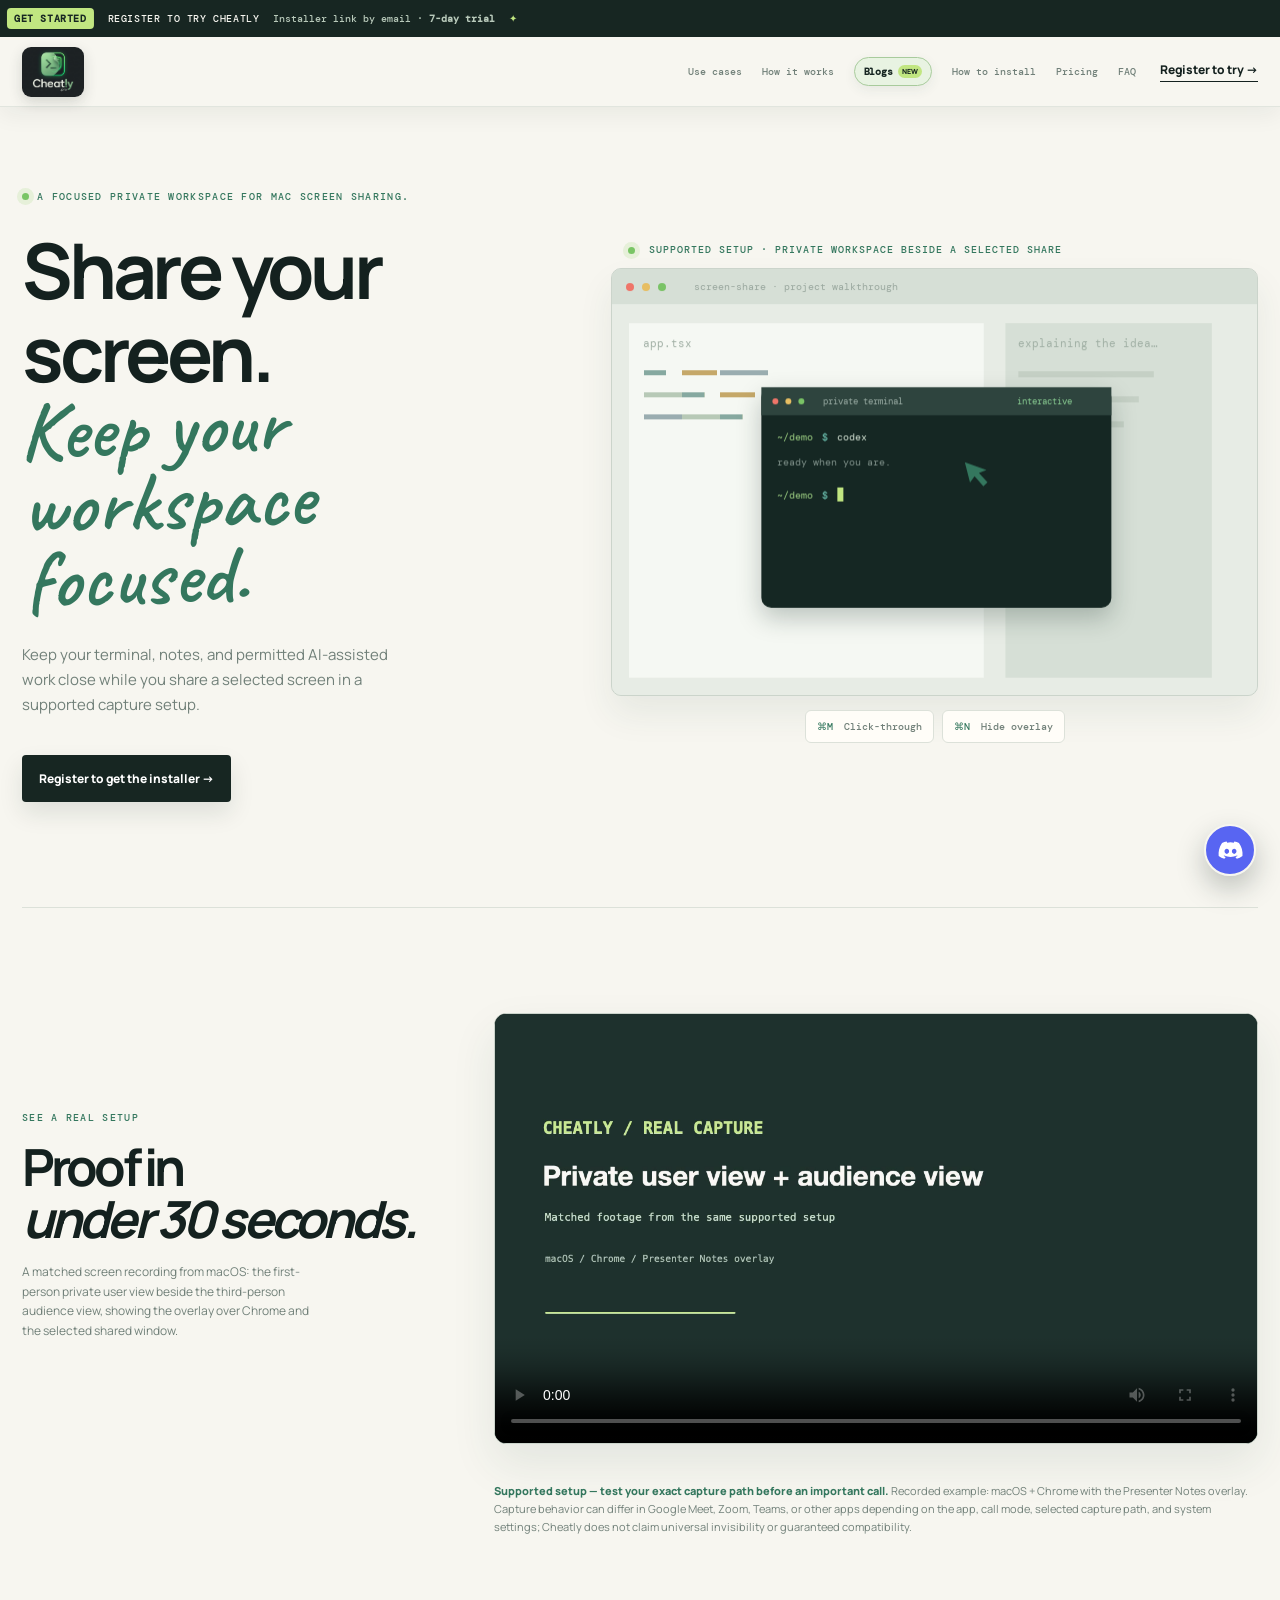
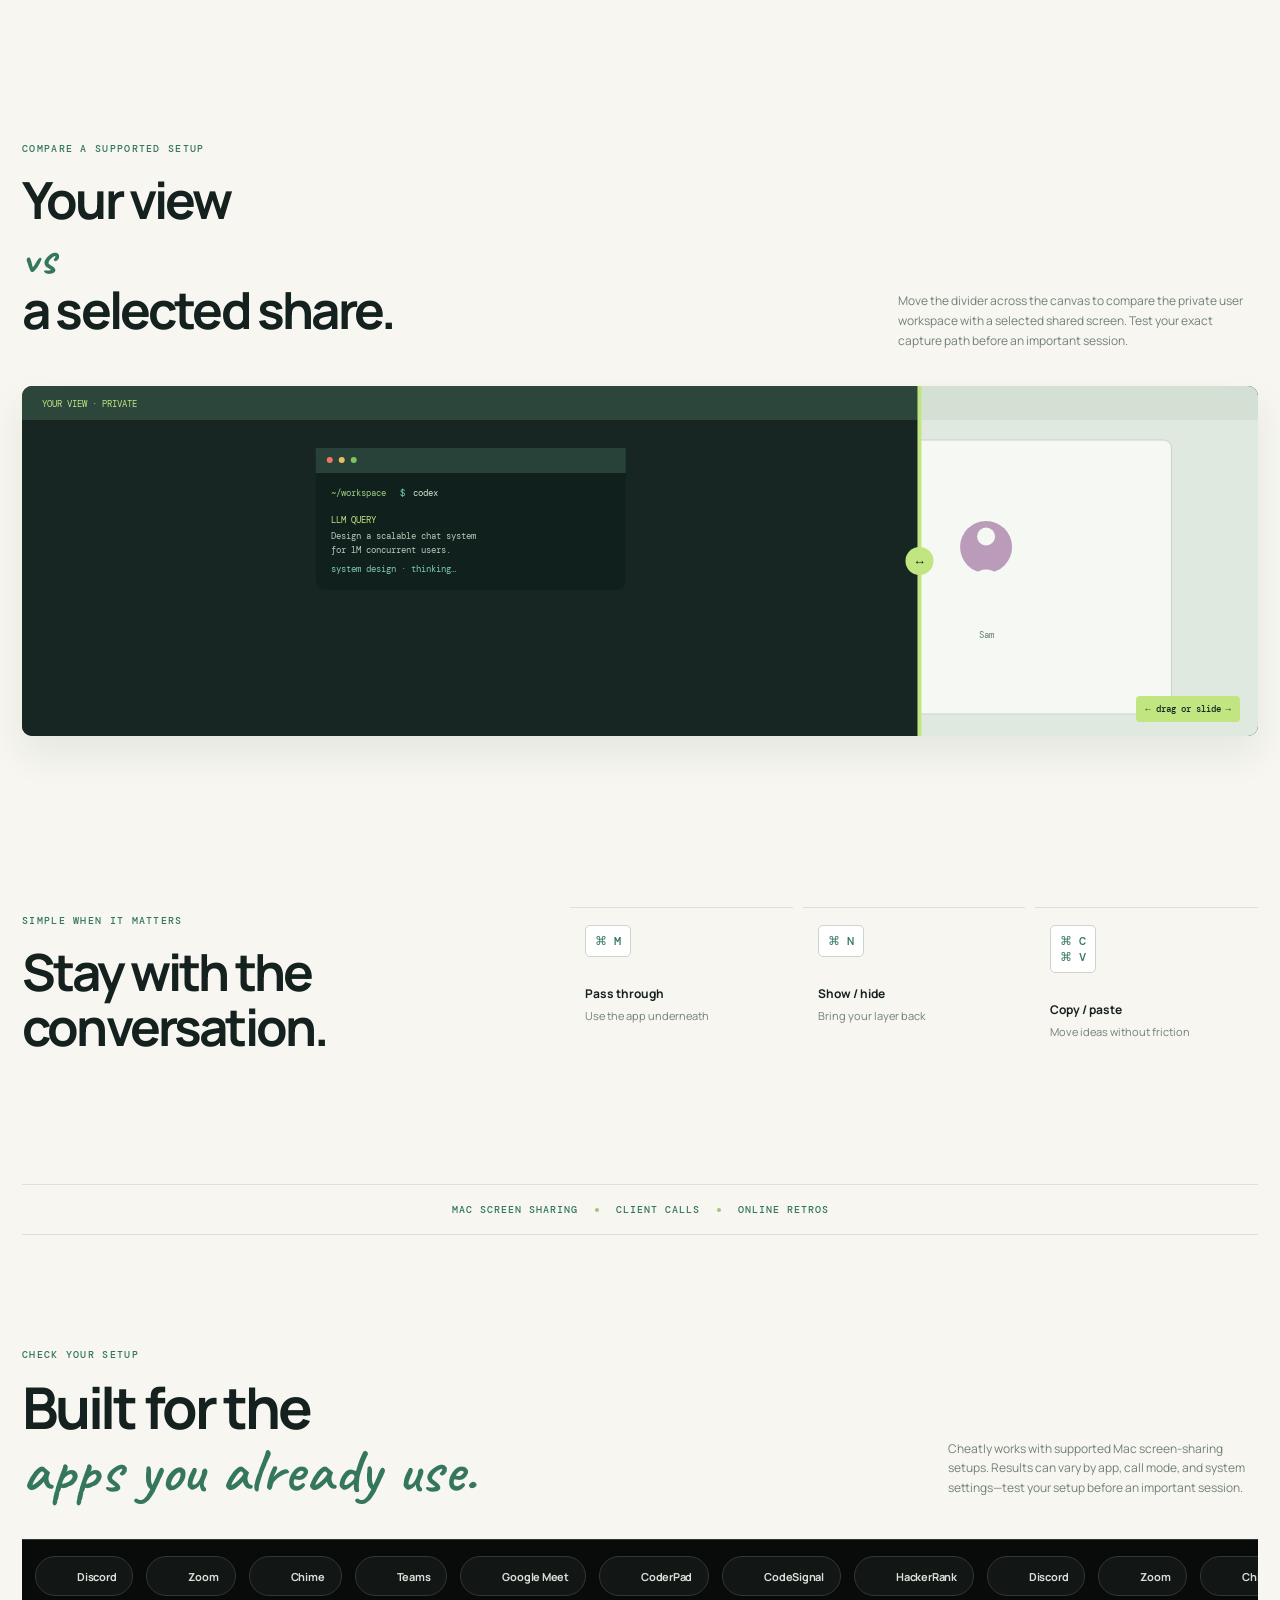
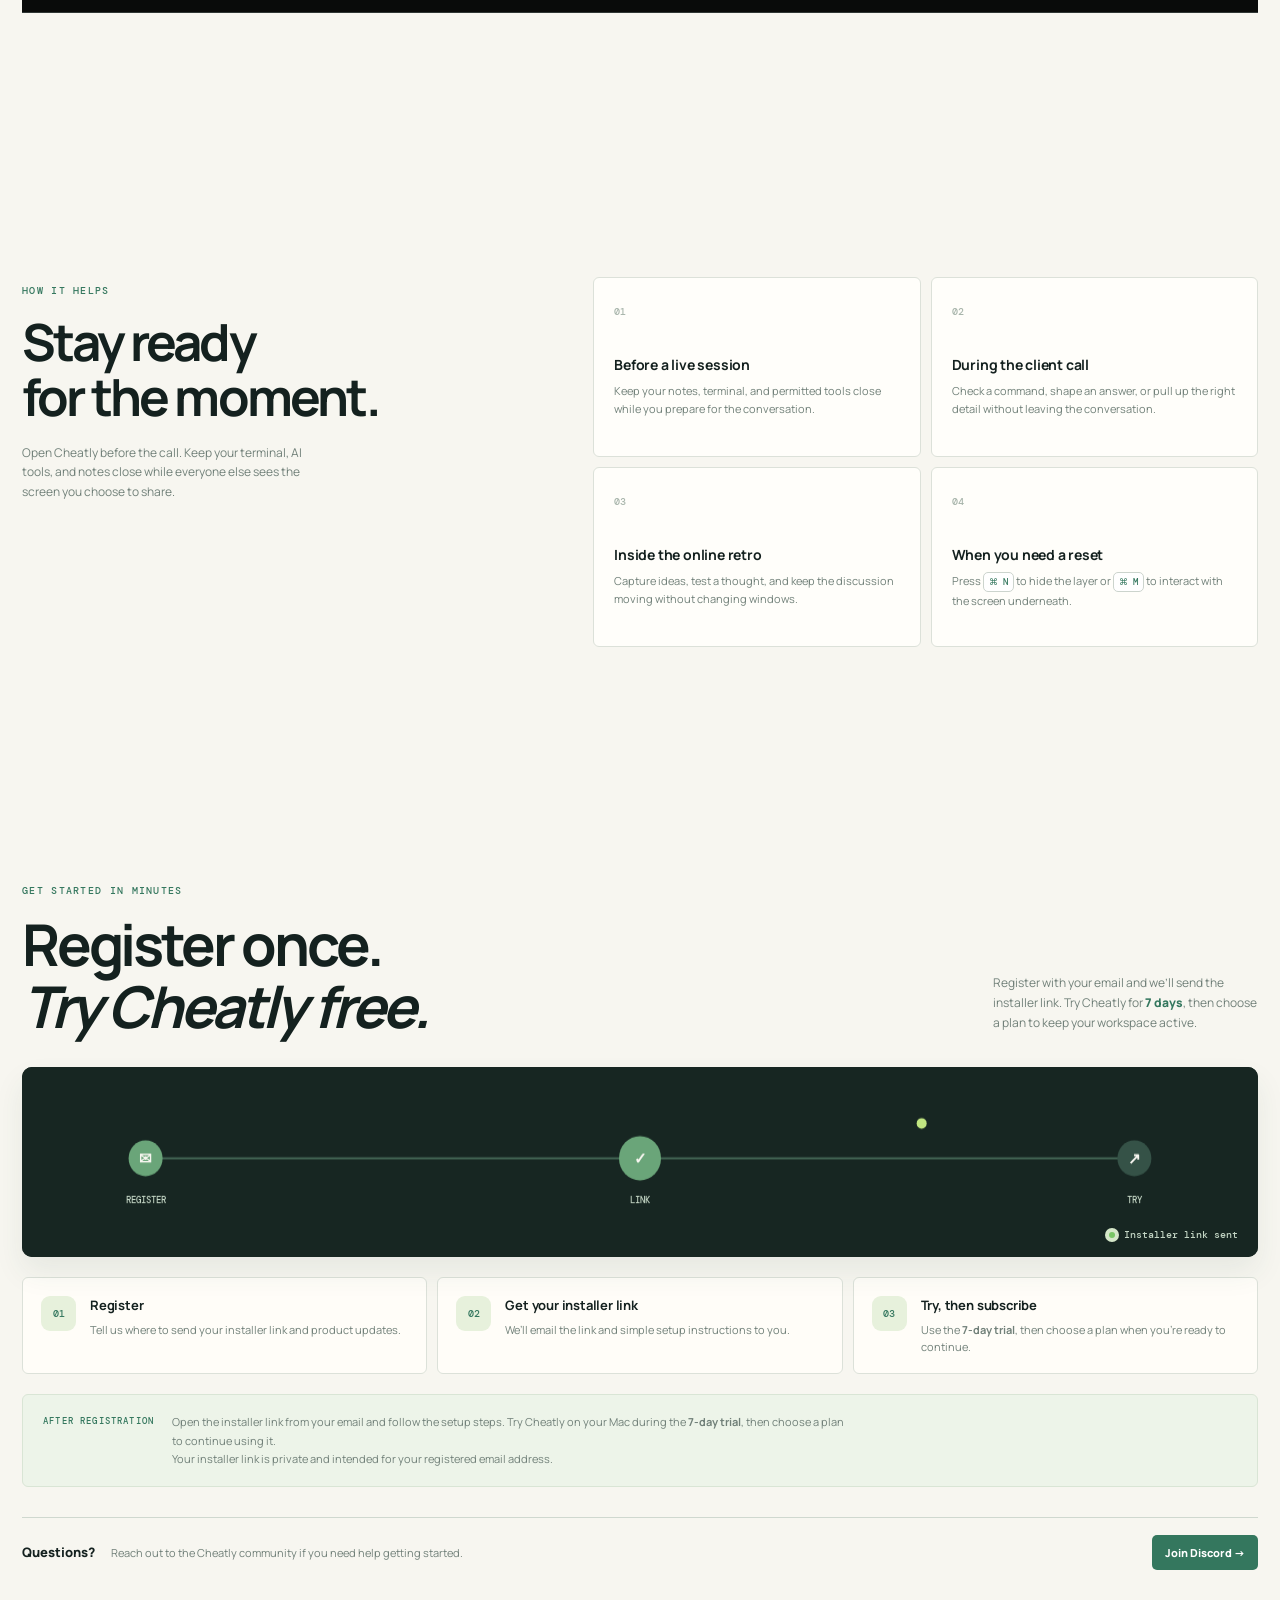
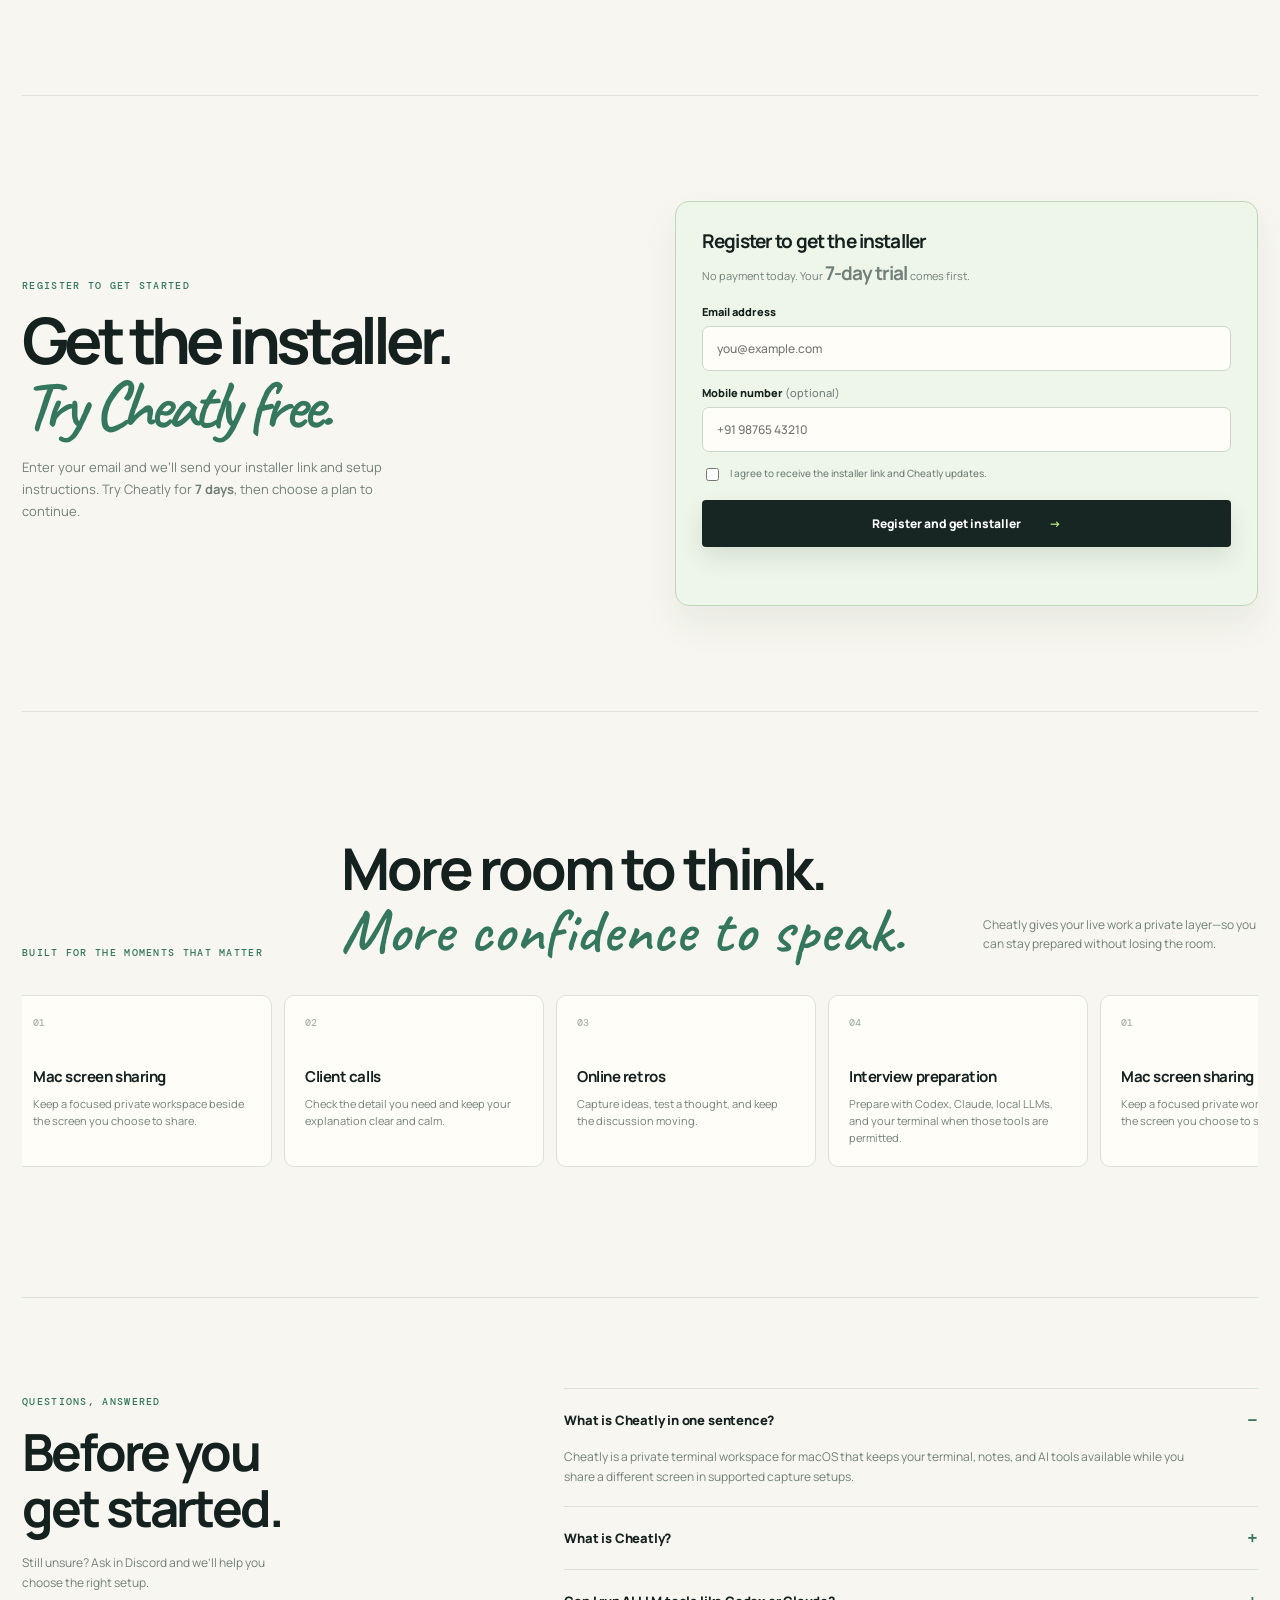
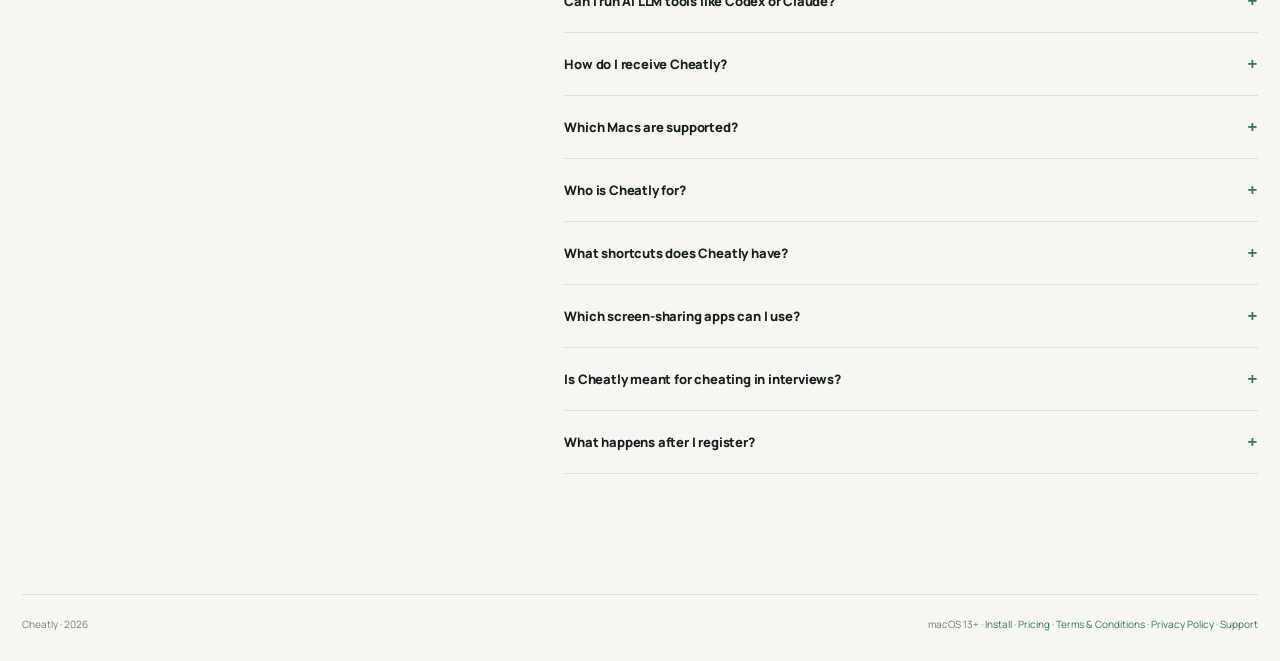
==== commit f220bd86: "Improve checkout and customer journey" ====
--- a/index.html
+++ b/index.html
@@ -4,7 +4,7 @@
   <meta charset="utf-8">
   <meta name="viewport" content="width=device-width, initial-scale=1">
   <meta name="description" content="Cheatly is a focused private workspace for Mac screen sharing. Keep your terminal, notes, and permitted AI-assisted work close while you share a selected screen.">
-  <meta name="keywords" content="private workspace for Mac screen sharing, macOS screen sharing terminal, AI workspace macOS, PTY terminal overlay, Codex terminal, Claude terminal">
+  <meta name="keywords" content="private workspace for Mac screen sharing, macOS screen sharing terminal, AI workspace macOS, private terminal workspace, Codex terminal, Claude terminal">
   <meta name="author" content="Cheatly">
   <meta name="application-name" content="Cheatly">
   <meta name="theme-color" content="#172622">
@@ -14,7 +14,7 @@
   <meta property="og:type" content="website">
   <meta property="og:site_name" content="Cheatly">
   <meta property="og:title" content="Cheatly — A focused private workspace for Mac screen sharing">
-  <meta property="og:description" content="Keep your terminal, notes, and permitted AI-assisted work close while you share a selected screen. Join Cheatly early access.">
+  <meta property="og:description" content="Keep your terminal, notes, and permitted AI-assisted work close while you share a selected screen. Register to try Cheatly.">
   <meta property="og:image" content="https://cheatly.pro/cheatly.png">
   <meta property="og:image:alt" content="Cheatly terminal logo">
   <meta property="og:image:type" content="image/png">
@@ -24,7 +24,7 @@
   <meta property="og:url" content="https://cheatly.pro/">
   <meta name="twitter:card" content="summary">
   <meta name="twitter:title" content="Cheatly — A focused private workspace for Mac screen sharing">
-  <meta name="twitter:description" content="Keep your terminal, notes, and permitted AI-assisted work close while you share a selected screen. Join Cheatly early access.">
+  <meta name="twitter:description" content="Keep your terminal, notes, and permitted AI-assisted work close while you share a selected screen. Register to try Cheatly.">
   <meta name="twitter:image" content="https://cheatly.pro/cheatly.png">
   <meta name="twitter:image:alt" content="Cheatly terminal logo">
   <title>Cheatly — Private workspace for Mac screen sharing</title>
@@ -43,7 +43,7 @@
         "url": "https://cheatly.pro/",
         "brand": {"@type":"Brand","name":"Cheatly"},
         "audience": {"@type":"Audience","audienceType":"Mac users who need a focused workspace while screen sharing in calls, presentations, and online retrospectives"},
-        "featureList": "Real PTY terminal, AI LLM support, Codex and Claude support, local model support, click-through mode, show and hide shortcut"
+        "featureList": "Private terminal workspace, AI LLM support, Codex and Claude support, local model support, click-through mode, show and hide shortcut"
       },
       {
         "@type": "WebSite",
@@ -61,10 +61,10 @@
       {
         "@type": "FAQPage",
         "mainEntity": [
-          {"@type":"Question","name":"What is Cheatly in one sentence?","acceptedAnswer":{"@type":"Answer","text":"Cheatly is a private PTY terminal for macOS that keeps your terminal, notes, and AI tools available while you share a different screen in supported capture setups."}},
-          {"@type":"Question","name":"What is Cheatly?","acceptedAnswer":{"@type":"Answer","text":"Cheatly is a real PTY-powered terminal overlay for macOS that gives you a private workspace while you share your screen."}},
+          {"@type":"Question","name":"What is Cheatly in one sentence?","acceptedAnswer":{"@type":"Answer","text":"Cheatly is a private terminal workspace for macOS that keeps your terminal, notes, and AI tools available while you share a different screen in supported capture setups."}},
+          {"@type":"Question","name":"What is Cheatly?","acceptedAnswer":{"@type":"Answer","text":"Cheatly is a private terminal workspace for macOS that gives you a focused place for notes, commands, and permitted tools while you share your screen."}},
           {"@type":"Question","name":"Can I run AI LLM tools like Codex or Claude?","acceptedAnswer":{"@type":"Answer","text":"Yes. You can run Codex, Claude, local LLM tools, git, scripts, and other command-line tools available in your Mac terminal."}},
-          {"@type":"Question","name":"How do I receive Cheatly?","acceptedAnswer":{"@type":"Answer","text":"Join the early-access list with your email. After approval, eligible users receive the installer and setup instructions by email, and the seven-day trial starts after approval."}},
+          {"@type":"Question","name":"How do I receive Cheatly?","acceptedAnswer":{"@type":"Answer","text":"Register with your email and we’ll send you the installer link. Try Cheatly during the 7-day trial, then choose a plan when you’re ready to continue."}},
           {"@type":"Question","name":"Which Macs are supported?","acceptedAnswer":{"@type":"Answer","text":"The current release supports macOS 13 or later on Apple Silicon Macs."}},
           {"@type":"Question","name":"Who is Cheatly for?","acceptedAnswer":{"@type":"Answer","text":"Cheatly is for Mac users who want a focused private workspace for notes, terminal commands, and permitted AI-assisted work during screen sharing, client calls, presentations, and online retrospectives. Interview use is secondary and requires permission."}},
           {"@type":"Question","name":"What shortcuts does Cheatly have?","acceptedAnswer":{"@type":"Answer","text":"Command-M toggles click-through mode, Command-N shows or hides the overlay, and standard Command-C and Command-V copy and paste work in the terminal."}},
@@ -102,12 +102,12 @@
 </head>
 <body>
   <noscript><img height="1" width="1" style="display:none" src="https://www.facebook.com/tr?id=2319515568893162&ev=PageView&noscript=1" alt=""></noscript>
-  <div class="offer-banner" role="status"><div class="offer-track"><span>EARLY ACCESS</span><b>Join the early-access list</b><small>Approval required · seven-day trial after approval</small><i>✦</i><span>EARLY ACCESS</span><b>Join the early-access list</b><small>Approval required · seven-day trial after approval</small><i>✦</i></div></div>
+  <div class="offer-banner" role="status"><div class="offer-track"><span>GET STARTED</span><b>Register to try Cheatly</b><small>Installer link by email · <strong>7-day trial</strong></small><i>✦</i><span>GET STARTED</span><b>Register to try Cheatly</b><small>Installer link by email · <strong>7-day trial</strong></small><i>✦</i></div></div>
   <header class="nav shell">
     <a class="brand" href="#top" aria-label="Cheatly home"><img class="brand-logo" src="cheatly.png" alt="Cheatly logo"><span>Cheatly</span></a>
     <nav class="nav-links" aria-label="Main navigation"><a href="#use-cases">Use cases</a><a href="#how">How it works</a><a class="blog-nav-link" href="blogs.html">Blogs <span>New</span></a><a href="install/">How to install</a><a href="pricing/">Pricing</a><a href="#faq">FAQ</a></nav>
     <div class="mobile-nav"><button class="mobile-nav-toggle" id="mobileNavToggle" type="button" aria-expanded="false" aria-controls="mobileNavPanel">Menu <span>+</span></button><div class="mobile-nav-panel" id="mobileNavPanel" aria-hidden="true"><a href="#use-cases">Use cases</a><a href="#how">How it works</a><a class="blog-nav-link" href="blogs.html">Blogs <span>New</span></a><a href="install/">How to install</a><a href="pricing/">Pricing</a><a href="#faq">FAQ</a></div></div>
-    <a class="nav-buy" href="#join"><span class="desktop-cta">Get early access →</span><span class="mobile-cta">Join list →</span></a>
+    <a class="nav-buy" href="#join"><span class="desktop-cta">Register to try →</span><span class="mobile-cta">Register →</span></a>
   </header>
 
   <main id="top">
@@ -116,7 +116,7 @@
         <span class="eyebrow"><i></i> A focused private workspace for Mac screen sharing.</span>
         <h1>Share your screen.<br><em>Keep your workspace focused.</em></h1>
         <p>Keep your terminal, notes, and permitted AI-assisted work close while you share a selected screen in a supported capture setup.</p>
-        <a class="button" href="#join">Join the early-access list →</a>
+        <a class="button" href="#join">Register to get the installer →</a>
       </div>
       <div class="demo-wrap">
         <div class="demo-label"><span class="pulse"></span> Supported setup · private workspace beside a selected share</div>
@@ -166,7 +166,7 @@
     <section id="compatibility" class="compatibility shell" aria-labelledby="compatibility-title">
       <div class="compatibility-heading">
         <div><span class="eyebrow">Check your setup</span><h2 id="compatibility-title">Built for the<br><em>apps you already use.</em></h2></div>
-        <p>Cheatly requests supported capture exclusion on macOS. Results can vary by app, call mode, and system settings—open a test call before an important session.</p>
+        <p>Cheatly works with supported Mac screen-sharing setups. Results can vary by app, call mode, and system settings—test your setup before an important session.</p>
       </div>
       <div class="compatibility-marquee" aria-label="Apps Cheatly can be tested with">
         <div class="compatibility-track">
@@ -193,7 +193,7 @@
     <section id="how" class="how-it-works shell">
       <div class="how-intro"><span class="eyebrow">How it helps</span><h2>Stay ready<br>for the moment.</h2><p>Open Cheatly before the call. Keep your terminal, AI tools, and notes close while everyone else sees the screen you choose to share.</p></div>
       <div class="how-grid">
-        <article class="how-card"><span>01</span><h3>Before a live session</h3><p>Keep your notes, terminal, and approved tools close while you prepare for the conversation.</p></article>
+        <article class="how-card"><span>01</span><h3>Before a live session</h3><p>Keep your notes, terminal, and permitted tools close while you prepare for the conversation.</p></article>
         <article class="how-card"><span>02</span><h3>During the client call</h3><p>Check a command, shape an answer, or pull up the right detail without leaving the conversation.</p></article>
         <article class="how-card"><span>03</span><h3>Inside the online retro</h3><p>Capture ideas, test a thought, and keep the discussion moving without changing windows.</p></article>
         <article class="how-card"><span>04</span><h3>When you need a reset</h3><p>Press <kbd>⌘ N</kbd> to hide the layer or <kbd>⌘ M</kbd> to interact with the screen underneath.</p></article>
@@ -201,17 +201,17 @@
     </section>
 
     <section id="access" class="access shell">
-      <div class="access-heading"><div><span class="eyebrow">Early access starts here</span><h2>Join the list.<br><em>Get reviewed.</em></h2></div><p>Share your email for early access. After approval, eligible users receive the installer and setup instructions by email, with a seven-day trial to evaluate the supported setup.</p></div>
-      <div class="access-visual"><canvas id="accessCanvas" aria-label="Three-step process: join the early-access list, receive approval, and get the installer by email"></canvas><div class="visual-caption"><span class="pulse"></span><span id="processCaption">Join the early-access list</span></div></div>
+      <div class="access-heading"><div><span class="eyebrow">Get started in minutes</span><h2>Register once.<br><em>Try Cheatly free.</em></h2></div><p>Register with your email and we’ll send the installer link. Try Cheatly for <strong>7 days</strong>, then choose a plan to keep your workspace active.</p></div>
+      <div class="access-visual"><canvas id="accessCanvas" aria-label="Three-step process: register, receive the installer link, and try Cheatly"></canvas><div class="visual-caption"><span class="pulse"></span><span id="processCaption">Register to try Cheatly</span></div></div>
       <div class="access-details">
-        <div class="access-detail"><span class="step-icon">01</span><div><h3>Join the list</h3><p>Share the email where you want Cheatly updates and the installer sent.</p></div></div>
-        <div class="access-detail"><span class="step-icon">02</span><div><h3>We review requests</h3><p>We’ll confirm compatibility and send next steps to interested users.</p></div></div>
-        <div class="access-detail"><span class="step-icon">03</span><div><h3>Receive it by email</h3><p>Approved users receive the installer and setup instructions by email.</p></div></div>
-      </div>
-      <div class="install-note"><span class="eyebrow">After delivery</span><div><p>Open the received installer and follow the included README. On first launch, Control-click the app and choose <b>Open</b>. If macOS still blocks the unsigned test build, use the troubleshooting steps provided.</p><p><b>Current build status:</b> Current early-access build: unsigned test build. <b>Production release goal:</b> Developer ID signed and notarized builds are planned before broad paid distribution.</p></div></div>
-      <div class="support-note"><span>Questions?</span><p>Reach out to the Cheatly community if you want to ask about the early release.</p><a class="support-button" href="https://discord.gg/3Ug6gJwu9" target="_blank" rel="noopener">Join Discord →</a></div>
-    </section>
-    <section id="join" class="join shell" aria-labelledby="join-title"><div class="join-copy"><span class="eyebrow">Request early access</span><h2 id="join-title">Join the list.<br><em>Stay in the loop.</em></h2><p>Share where we should reach you. We’ll review compatibility and email approved users the installer and setup instructions. The seven-day trial starts after approval.</p></div><form class="interest-form" id="interestForm"><div class="form-heading"><strong>Join the early-access list</strong><span>No payment today. Approval comes before any trial or installer delivery.</span></div><label>Email address<input name="email" type="email" autocomplete="email" placeholder="you@example.com" required></label><label>Mobile number <span>(optional)</span><input name="mobile" type="tel" autocomplete="tel" placeholder="+91 98765 43210"></label><label class="consent"><input name="consent" type="checkbox" required><span>I agree to receive Cheatly early-access updates.</span></label><button class="button" type="submit">Join the early-access list <b>→</b></button><p class="form-status" id="interestStatus" role="status" aria-live="polite"></p></form></section>
+        <div class="access-detail"><span class="step-icon">01</span><div><h3>Register</h3><p>Tell us where to send your installer link and product updates.</p></div></div>
+        <div class="access-detail"><span class="step-icon">02</span><div><h3>Get your installer link</h3><p>We’ll email the link and simple setup instructions to you.</p></div></div>
+        <div class="access-detail"><span class="step-icon">03</span><div><h3>Try, then subscribe</h3><p>Use the <strong>7-day trial</strong>, then choose a plan when you’re ready to continue.</p></div></div>
+      </div>
+      <div class="install-note"><span class="eyebrow">After registration</span><div><p>Open the installer link from your email and follow the setup steps. Try Cheatly on your Mac during the <strong>7-day trial</strong>, then choose a plan to continue using it.</p><p>Your installer link is private and intended for your registered email address.</p></div></div>
+      <div class="support-note"><span>Questions?</span><p>Reach out to the Cheatly community if you need help getting started.</p><a class="support-button" href="https://discord.gg/3Ug6gJwu9" target="_blank" rel="noopener">Join Discord →</a></div>
+    </section>
+    <section id="join" class="join shell" aria-labelledby="join-title"><div class="join-copy"><span class="eyebrow">Register to get started</span><h2 id="join-title">Get the installer.<br><em>Try Cheatly free.</em></h2><p>Enter your email and we’ll send your installer link and setup instructions. Try Cheatly for <strong>7 days</strong>, then choose a plan to continue.</p></div><form class="interest-form" id="interestForm"><div class="form-heading"><strong>Register to get the installer</strong><span>No payment today. Your <strong>7-day trial</strong> comes first.</span></div><label>Email address<input name="email" type="email" autocomplete="email" placeholder="you@example.com" required></label><label><span class="field-label">Mobile number <span class="optional">(optional)</span></span><input name="mobile" type="tel" autocomplete="tel" placeholder="+91 98765 43210"></label><label class="consent"><input name="consent" type="checkbox" required><span>I agree to receive the installer link and Cheatly updates.</span></label><button class="button" type="submit">Register and get installer <b>→</b></button><p class="form-status" id="interestStatus" role="status" aria-live="polite"></p></form></section>
     <section id="use-cases" class="use-cases shell" aria-labelledby="use-cases-title">
       <div class="use-cases-heading"><span class="eyebrow">Built for the moments that matter</span><h2 id="use-cases-title">More room to think.<br><em>More confidence to speak.</em></h2><p>Cheatly gives your live work a private layer—so you can stay prepared without losing the room.</p></div>
       <div class="use-cases-marquee" aria-label="Cheatly use cases">
@@ -230,21 +230,21 @@
     <section id="faq" class="faq shell">
       <div class="faq-heading"><span class="eyebrow">Questions, answered</span><h2>Before you<br>get started.</h2><p>Still unsure? Ask in Discord and we’ll help you choose the right setup.</p></div>
       <div class="faq-list">
-        <details open><summary>What is Cheatly in one sentence?</summary><p>Cheatly is a private PTY terminal for macOS that keeps your terminal, notes, and AI tools available while you share a different screen in supported capture setups.</p></details>
-        <details><summary>What is Cheatly?</summary><p>Cheatly is a real PTY-powered terminal overlay for macOS. It gives you a private workspace while you share your screen.</p></details>
+        <details open><summary>What is Cheatly in one sentence?</summary><p>Cheatly is a private terminal workspace for macOS that keeps your terminal, notes, and AI tools available while you share a different screen in supported capture setups.</p></details>
+        <details><summary>What is Cheatly?</summary><p>Cheatly is a private terminal workspace for macOS. It gives you a focused place for notes, commands, and permitted tools while you share your screen.</p></details>
         <details><summary>Can I run AI LLM tools like Codex or Claude?</summary><p>Yes. You can run Codex, Claude, local LLM tools, git, scripts, and other command-line tools available in your Mac terminal.</p></details>
-        <details><summary>How do I receive Cheatly?</summary><p>Join the early-access list with your email. After approval, eligible users receive the installer and setup instructions by email, and the seven-day trial starts after approval.</p></details>
+        <details><summary>How do I receive Cheatly?</summary><p>Register with your email and we’ll send you the installer link. Try Cheatly during the <strong>7-day trial</strong>, then choose a plan when you’re ready to continue.</p></details>
         <details><summary>Which Macs are supported?</summary><p>The current release supports macOS 13 or later on Apple Silicon Macs.</p></details>
         <details><summary>Who is Cheatly for?</summary><p>Cheatly is for Mac users who want a focused private workspace for screen sharing, client calls, presentations, and online retrospectives. Interview use is secondary and requires permission.</p></details>
         <details><summary>What shortcuts does Cheatly have?</summary><p><kbd>⌘ M</kbd> toggles click-through mode, <kbd>⌘ N</kbd> shows or hides the overlay, and standard <kbd>⌘ C</kbd> and <kbd>⌘ V</kbd> copy and paste work in the terminal.</p></details>
         <details><summary>Which screen-sharing apps can I use?</summary><p>Cheatly is designed for supported capture paths in apps such as Teams, Zoom, Google Meet, and WhatsApp. Capture behavior can vary by app, call mode, and system settings, so test your setup before an important session.</p></details>
         <details><summary>Is Cheatly meant for cheating in interviews?</summary><p><strong>No.</strong> Cheatly is not a hidden interview-answer or cheating tool. Users must follow interviewer, employer, client, school, meeting, and platform rules and obtain permission before using AI tools.</p></details>
-        <details><summary>What does joining the list do?</summary><p>It lets us contact you about the first release. Approval is required before we email the installer and start the seven-day trial.</p></details>
+        <details><summary>What happens after I register?</summary><p>We send the installer link and setup instructions to your email. Try Cheatly for <strong>7 days</strong>, then subscribe to the plan that fits you.</p></details>
       </div>
     </section>
   </main>
 
-  <footer class="footer shell"><span>Cheatly · 2026</span><span>macOS 13+ · PTY-powered · <a href="install/">Install</a> · <a href="pricing/">Pricing</a> · <a href="tnc/">Terms &amp; Conditions</a></span></footer>
+  <footer class="footer shell"><span>Cheatly · 2026</span><span>macOS 13+ · <a href="install/">Install</a> · <a href="pricing/">Pricing</a> · <a href="tnc/">Terms &amp; Conditions</a> · <a href="privacy/">Privacy Policy</a> · <a href="https://discord.gg/3Ug6gJwu9" target="_blank" rel="noopener">Support</a></span></footer>
   <a class="floating-discord" href="https://discord.gg/3Ug6gJwu9" target="_blank" rel="noopener" aria-label="Open Cheatly Discord support" data-tooltip="Need help? Join Discord">
     <svg viewBox="0 0 24 24" aria-hidden="true"><path d="M19.54 5.32A16.8 16.8 0 0 0 15.4 4l-.5 1.02a15.6 15.6 0 0 0-5.8 0L8.6 4a16.8 16.8 0 0 0-4.14 1.32C1.84 9.25 1.13 13.07 1.48 16.84a16.8 16.8 0 0 0 5.07 2.58l1.23-1.63a10.2 10.2 0 0 1-1.94-.94l.47-.36c3.74 1.74 7.8 1.74 11.5 0l.47.36c-.61.36-1.26.68-1.94.94l1.23 1.63a16.8 16.8 0 0 0 5.07-2.58c.42-4.37-.72-8.16-3.1-11.52ZM8.73 15.03c-1.12 0-2.04-1.02-2.04-2.28s.9-2.28 2.04-2.28 2.05 1.02 2.04 2.28c0 1.26-.9 2.28-2.04 2.28Zm6.54 0c-1.12 0-2.04-1.02-2.04-2.28s.9-2.28 2.04-2.28 2.05 1.02 2.04 2.28c0 1.26-.9 2.28-2.04 2.28Z"/></svg>
   </a>
--- a/styles.css
+++ b/styles.css
@@ -85,6 +85,8 @@
 @media(max-width:800px){.join{grid-template-columns:1fr;gap:35px;padding:88px 0 95px}.interest-form{padding:20px}}
 .form-heading{display:grid;gap:5px;padding-bottom:3px}.form-heading strong{font-size:19px;letter-spacing:-.045em}.form-heading span{color:var(--muted);font-size:11px;line-height:1.5}.footer a{color:var(--green);text-decoration:none}.footer a:hover{text-decoration:underline}
 @media(max-width:520px){.join-copy h2{font-size:44px;line-height:1.04}.interest-form{gap:13px;padding:18px}.interest-form .button{min-height:48px;padding:14px 12px;font-size:11px}.form-heading strong{font-size:18px}}
+.interest-form .field-label{display:block;color:var(--ink);font-size:11px;font-weight:800}.interest-form .field-label .optional{display:inline;color:var(--muted);font-weight:500}
+.article-page>.back-link{display:block;width:max-content;margin-bottom:20px}.article-page>.eyebrow{display:block;margin-bottom:18px}
 
 .proof-video{display:grid;grid-template-columns:.7fr 1.3fr;gap:38px 60px;align-items:center;padding:105px 0 112px;border-top:1px solid var(--line)}.proof-video-heading h2{margin:15px 0 18px;font-size:clamp(35px,4vw,53px);line-height:1;letter-spacing:-.075em}.proof-video-heading p{max-width:290px;color:var(--muted);font-size:12px;line-height:1.65}.proof-video-player{overflow:hidden;border:1px solid #cbd4cb;border-radius:12px;background:var(--dark);box-shadow:0 20px 45px #244c3b18}.proof-video-player video{display:block;width:100%;height:auto;min-height:250px;background:var(--dark)}.proof-video-fallback{margin:0;padding:22px;color:#d4e1d4;font-size:12px;line-height:1.7}.proof-video-fallback code{color:#c1e681}.proof-video-note{grid-column:2;margin:0;color:var(--muted);font-size:11px;line-height:1.65}.proof-video-note strong{color:var(--green);font-weight:800}.build-status{display:grid;grid-template-columns:1fr 1fr;gap:14px;margin:0 0 44px;padding:18px 20px;border:1px solid #bfd7b9;border-radius:8px;background:#edf4e9}.build-status p{margin:0;color:var(--muted);font-size:12px;line-height:1.6}.build-status strong{color:var(--ink)}
 @media(max-width:800px){.proof-video{grid-template-columns:1fr;gap:30px;padding:88px 0 95px}.proof-video-heading p{max-width:420px}.proof-video-note{grid-column:auto}.build-status{grid-template-columns:1fr;margin-bottom:38px}}
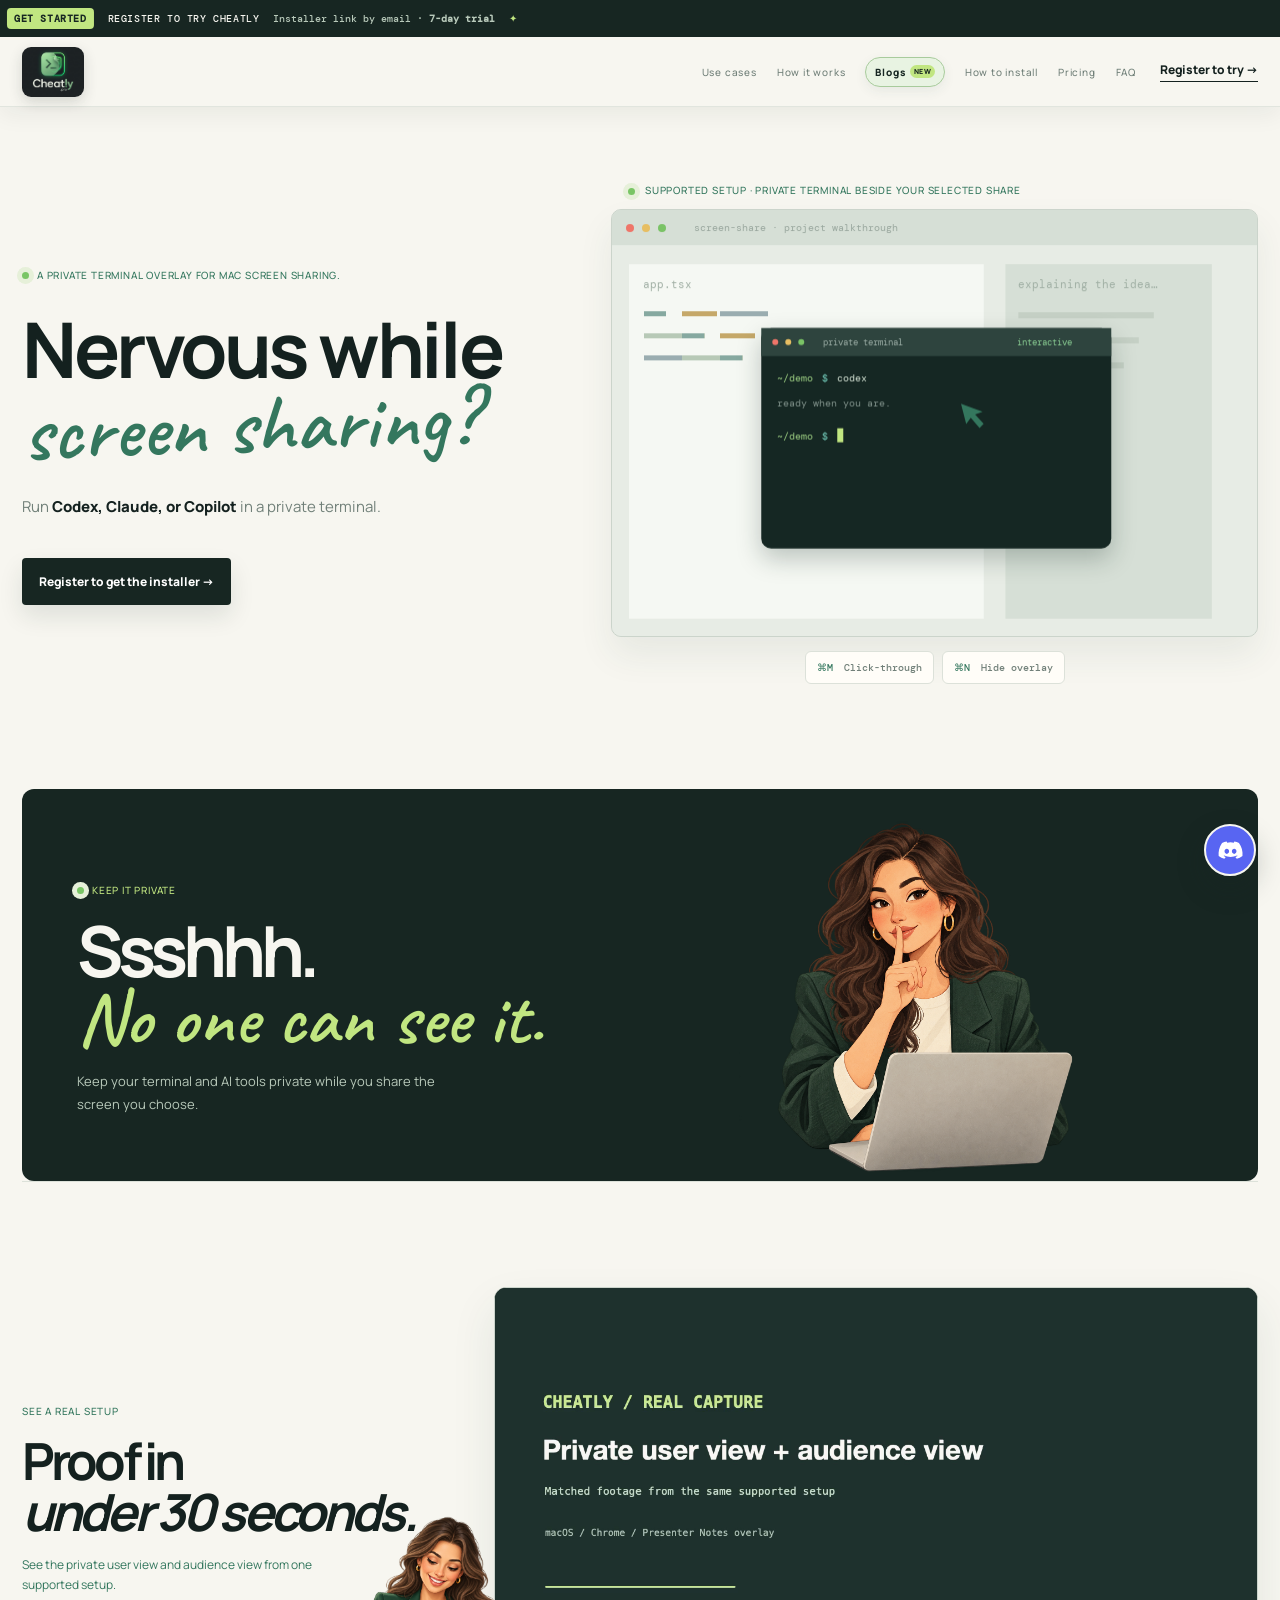
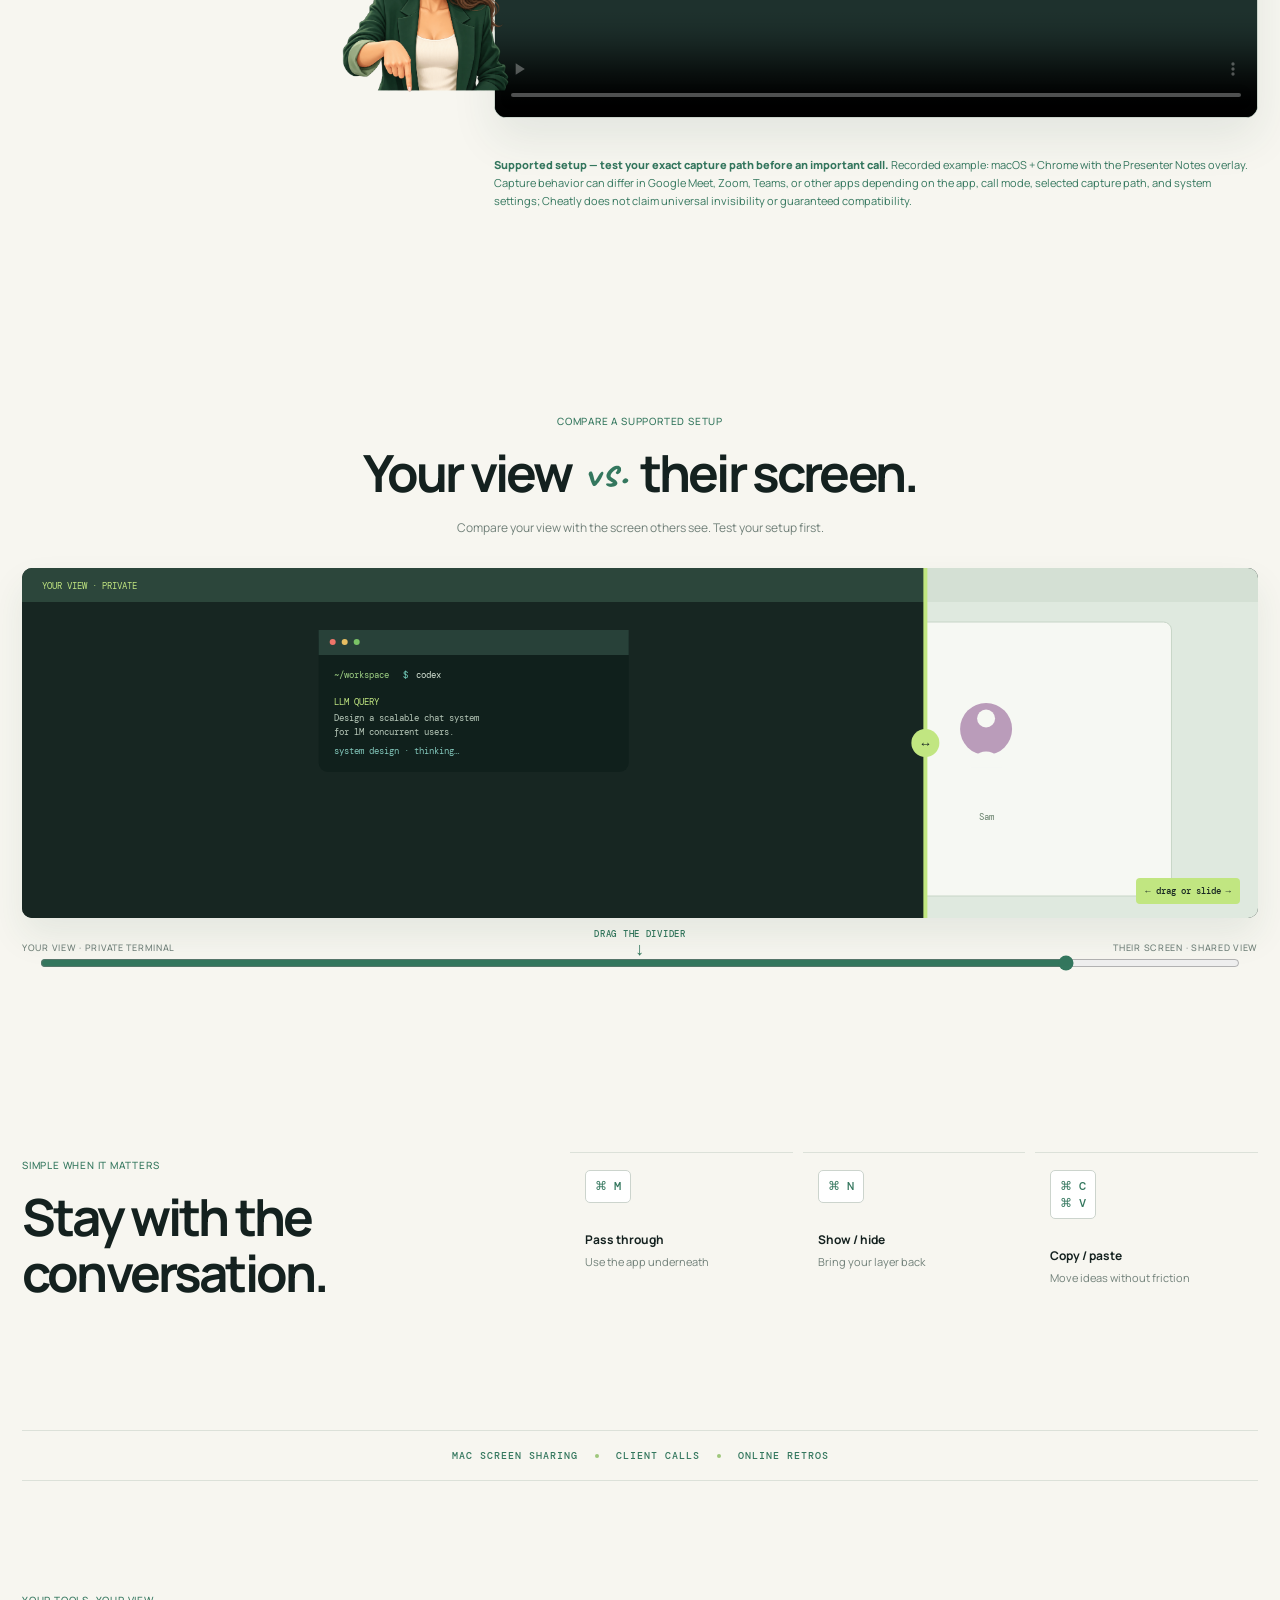
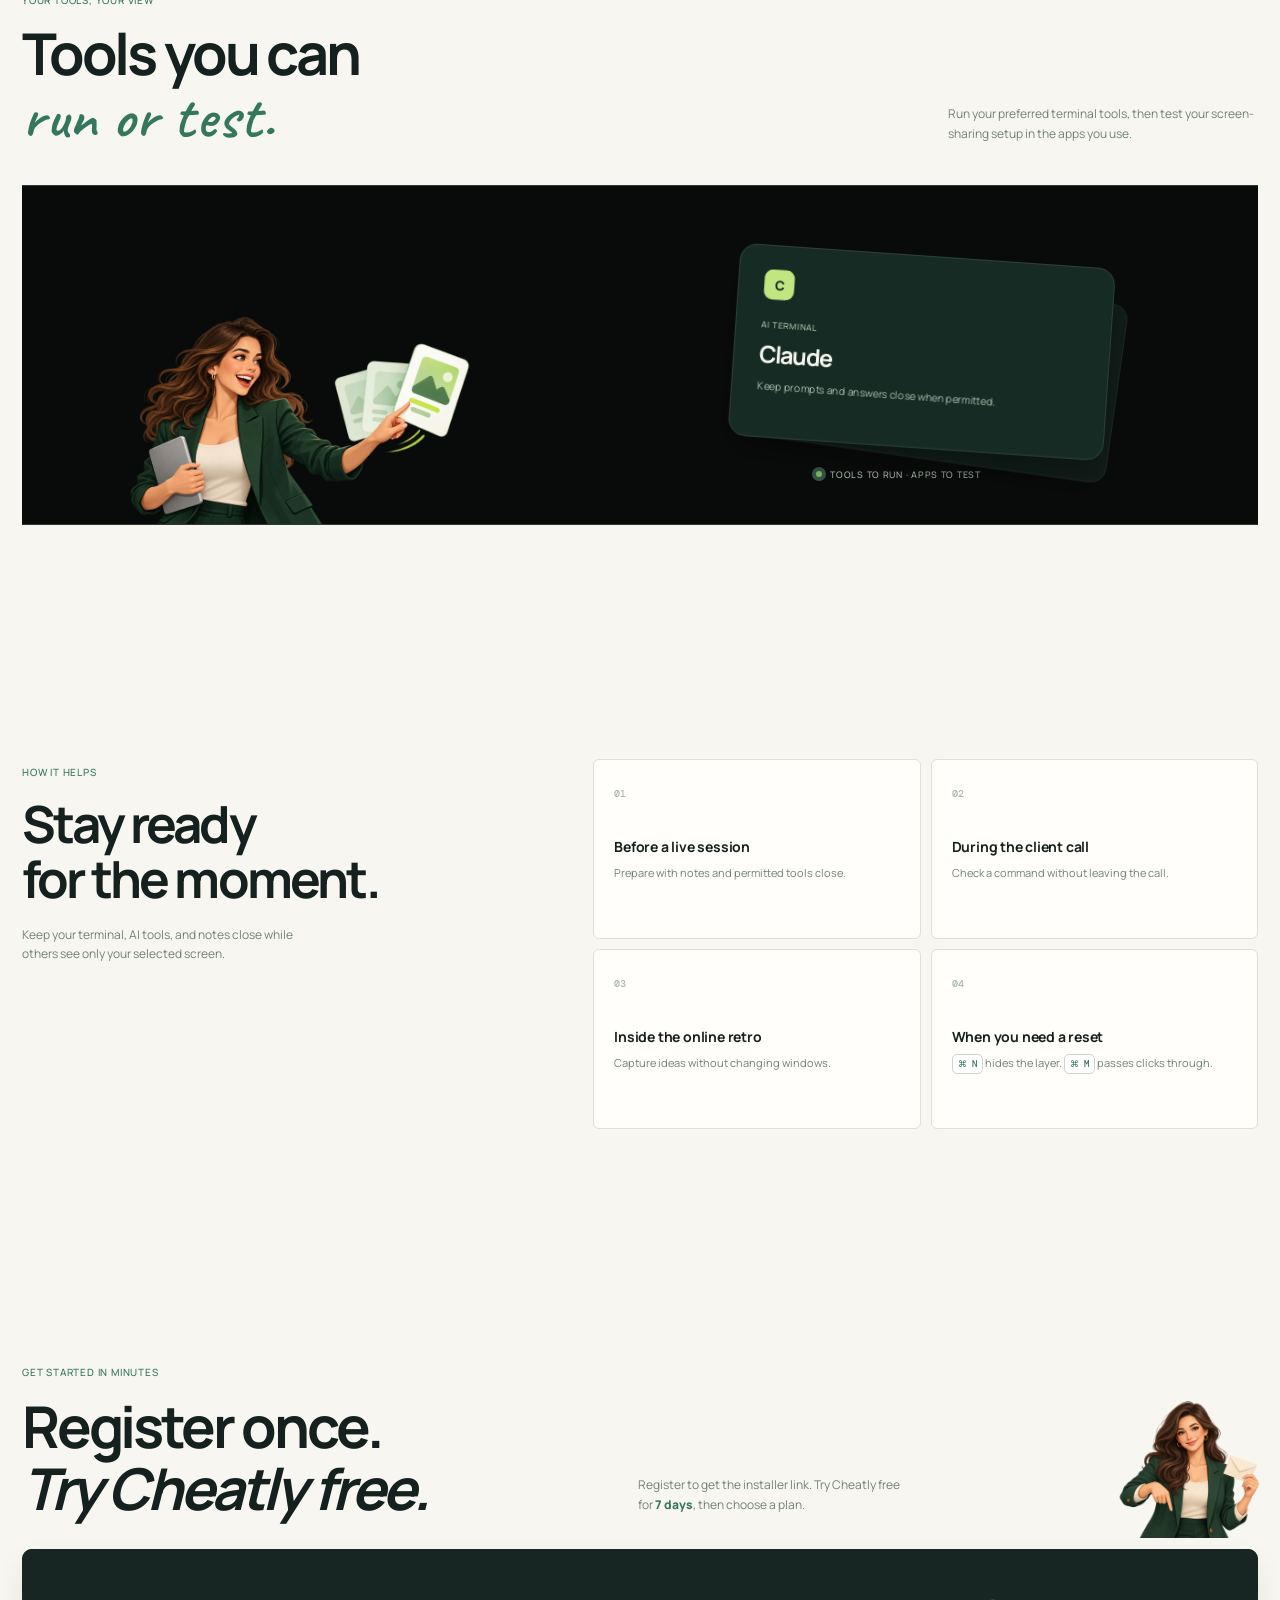
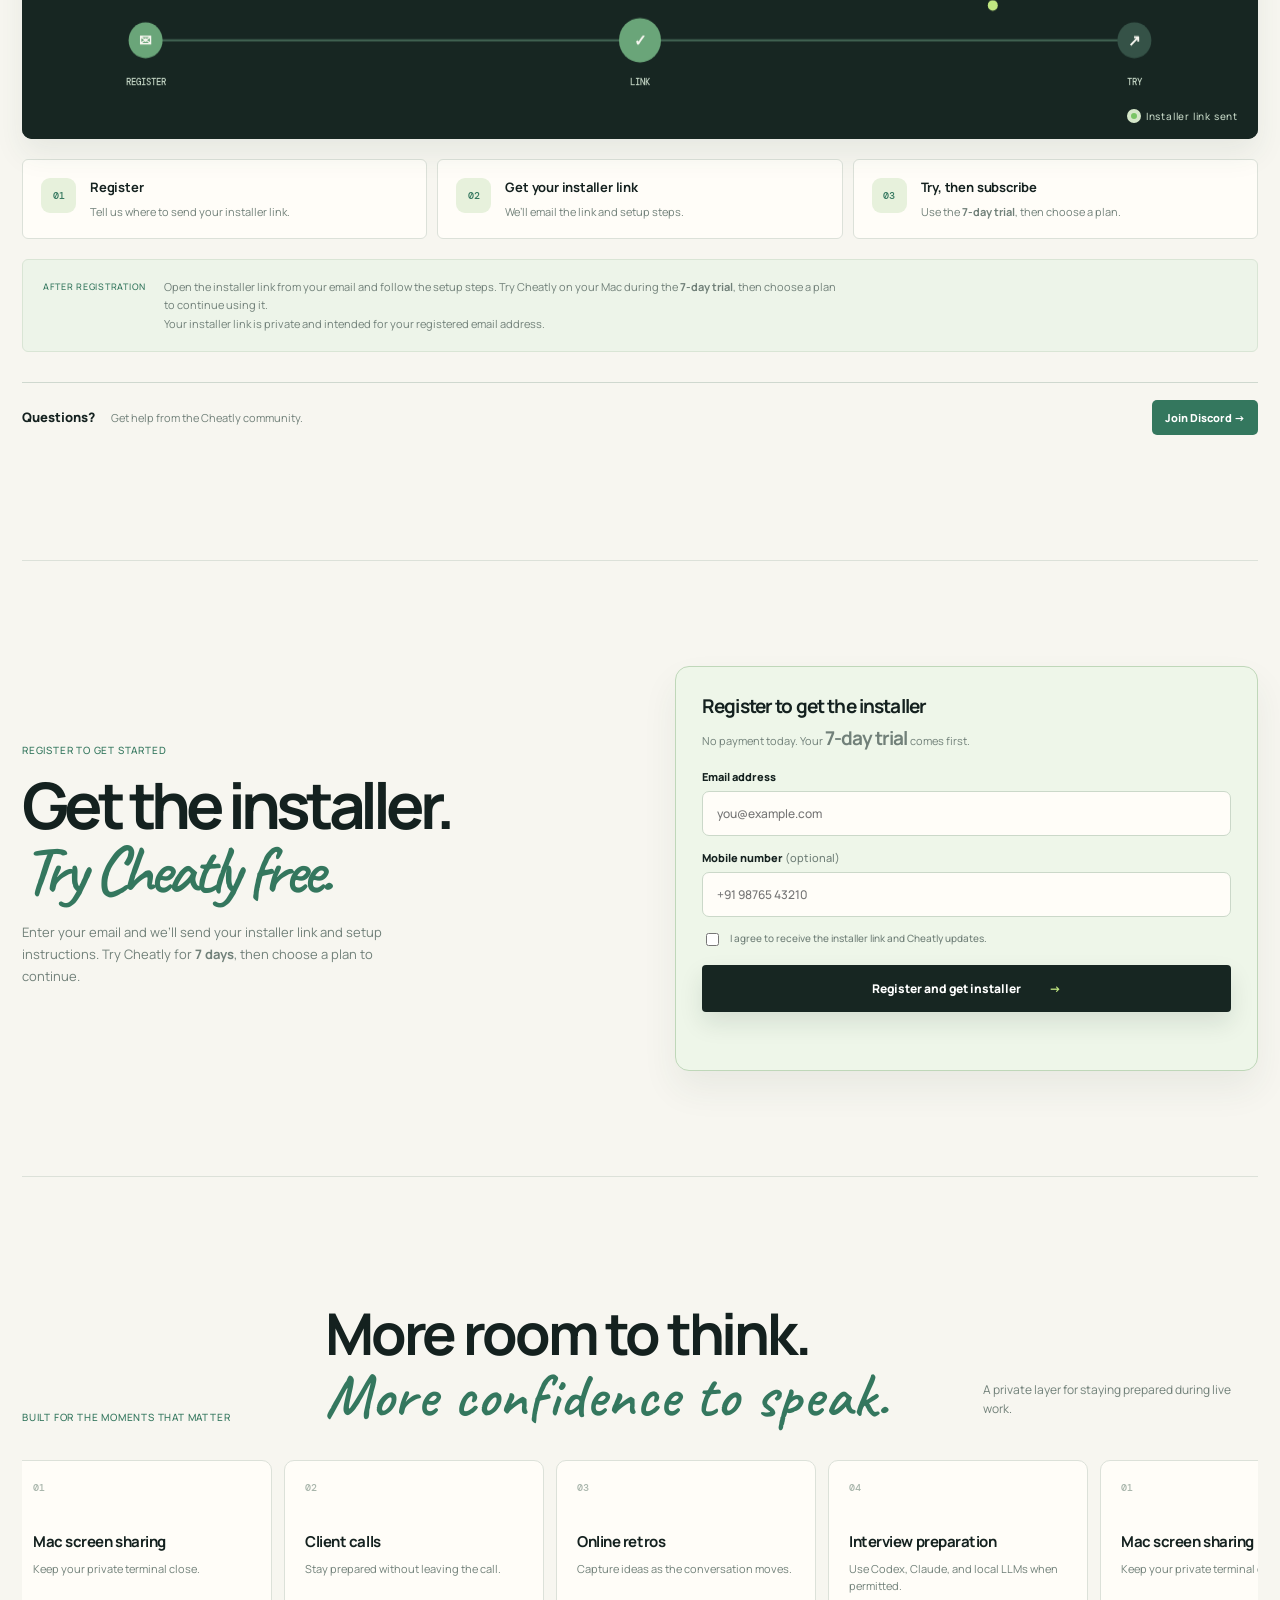
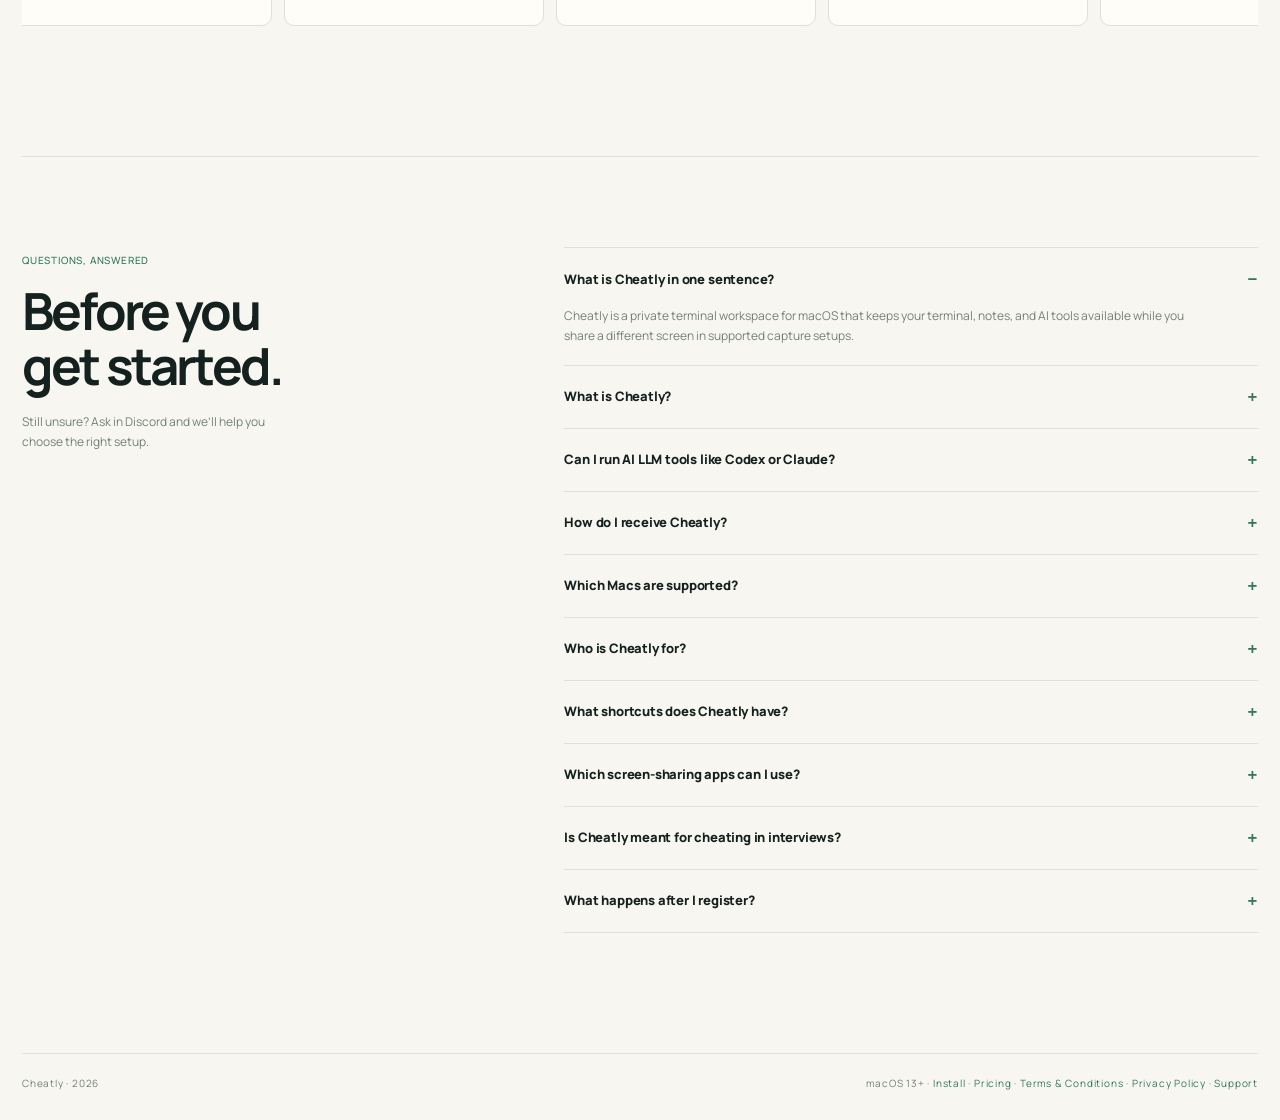
==== commit 77f2c903: "Refresh frontend messaging and visuals" ====
--- a/index.html
+++ b/index.html
@@ -3,7 +3,7 @@
 <head>
   <meta charset="utf-8">
   <meta name="viewport" content="width=device-width, initial-scale=1">
-  <meta name="description" content="Cheatly is a focused private workspace for Mac screen sharing. Keep your terminal, notes, and permitted AI-assisted work close while you share a selected screen.">
+  <meta name="description" content="Cheatly is a private terminal overlay for Mac screen sharing. Keep notes, Codex, Claude, and permitted LLM tools close during video calls while you share only the selected window.">
   <meta name="keywords" content="private workspace for Mac screen sharing, macOS screen sharing terminal, AI workspace macOS, private terminal workspace, Codex terminal, Claude terminal">
   <meta name="author" content="Cheatly">
   <meta name="application-name" content="Cheatly">
@@ -13,8 +13,8 @@
   <link rel="canonical" href="https://cheatly.pro/">
   <meta property="og:type" content="website">
   <meta property="og:site_name" content="Cheatly">
-  <meta property="og:title" content="Cheatly — A focused private workspace for Mac screen sharing">
-  <meta property="og:description" content="Keep your terminal, notes, and permitted AI-assisted work close while you share a selected screen. Register to try Cheatly.">
+  <meta property="og:title" content="Cheatly — Private terminal overlay for Mac screen sharing">
+  <meta property="og:description" content="Keep notes, Codex, Claude, and permitted LLM tools close during video calls while your audience sees only the screen or window you choose to share.">
   <meta property="og:image" content="https://cheatly.pro/cheatly.png">
   <meta property="og:image:alt" content="Cheatly terminal logo">
   <meta property="og:image:type" content="image/png">
@@ -23,11 +23,11 @@
   <meta property="og:locale" content="en_IN">
   <meta property="og:url" content="https://cheatly.pro/">
   <meta name="twitter:card" content="summary">
-  <meta name="twitter:title" content="Cheatly — A focused private workspace for Mac screen sharing">
-  <meta name="twitter:description" content="Keep your terminal, notes, and permitted AI-assisted work close while you share a selected screen. Register to try Cheatly.">
+  <meta name="twitter:title" content="Cheatly — Private terminal overlay for Mac screen sharing">
+  <meta name="twitter:description" content="Keep notes, Codex, Claude, and permitted LLM tools close during video calls while your audience sees only the screen or window you choose to share.">
   <meta name="twitter:image" content="https://cheatly.pro/cheatly.png">
   <meta name="twitter:image:alt" content="Cheatly terminal logo">
-  <title>Cheatly — Private workspace for Mac screen sharing</title>
+  <title>Private Terminal Overlay for Mac Screen Sharing | Cheatly</title>
   <script type="application/ld+json">
   {
     "@context": "https://schema.org",
@@ -38,7 +38,7 @@
         "alternateName": "Cheatly Terminal",
         "applicationCategory": "DeveloperApplication",
         "operatingSystem": "macOS 13 or later",
-        "description": "A focused private workspace for Mac screen sharing.",
+        "description": "A private terminal overlay for Mac screen sharing that keeps notes, commands, and permitted LLM tools close while you share a selected screen.",
         "isAccessibleForFree": true,
         "url": "https://cheatly.pro/",
         "brand": {"@type":"Brand","name":"Cheatly"},
@@ -49,7 +49,7 @@
         "@type": "WebSite",
         "name": "Cheatly",
         "url": "https://cheatly.pro/",
-        "description": "A private terminal workspace for macOS screen sharing."
+        "description": "A private terminal overlay for macOS screen sharing."
       },
       {
         "@type": "Organization",
@@ -113,13 +113,13 @@
   <main id="top">
     <section class="hero shell">
       <div class="hero-copy">
-        <span class="eyebrow"><i></i> A focused private workspace for Mac screen sharing.</span>
-        <h1>Share your screen.<br><em>Keep your workspace focused.</em></h1>
-        <p>Keep your terminal, notes, and permitted AI-assisted work close while you share a selected screen in a supported capture setup.</p>
+        <span class="eyebrow"><i></i> A private terminal overlay for Mac screen sharing.</span>
+        <h1><span class="hero-title-main">Nervous while</span><br><em>screen sharing?</em></h1>
+        <p>Run <strong>Codex, Claude, or Copilot</strong> in a private terminal.</p>
         <a class="button" href="#join">Register to get the installer →</a>
       </div>
       <div class="demo-wrap">
-        <div class="demo-label"><span class="pulse"></span> Supported setup · private workspace beside a selected share</div>
+        <div class="demo-label"><span class="pulse"></span> Supported setup · private terminal beside your selected share</div>
         <div class="demo-card"><canvas id="demoCanvas" aria-label="Interactive animation showing a private terminal over a shared screen"></canvas></div>
         <div class="demo-controls">
           <button id="modeButton" type="button"><span>⌘M</span> Click-through</button>
@@ -128,26 +128,42 @@
       </div>
     </section>
 
+    <section class="shh-section shell" aria-labelledby="shh-title">
+      <div class="shh-copy">
+        <span class="eyebrow"><i></i> Keep it private</span>
+        <h2 id="shh-title">Ssshhh.<br><em>No one can see it.</em></h2>
+        <p>Keep your terminal and AI tools private while you share the screen you choose.</p>
+      </div>
+      <div class="shh-visual"><img src="assets/shh-private-terminal.png" alt="Person making a shushing gesture while using a laptop" loading="lazy"></div>
+    </section>
+
     <section id="real-demo" class="proof-video shell" aria-labelledby="real-demo-title">
       <div class="proof-video-heading">
         <span class="eyebrow">See a real setup</span>
         <h2 id="real-demo-title">Proof in<br><em>under 30 seconds.</em></h2>
-        <p>A matched screen recording from macOS: the first-person private user view beside the third-person audience view, showing the overlay over Chrome and the selected shared window.</p>
-      </div>
-      <div class="proof-video-player">
-        <video controls preload="metadata" poster="assets/cheatly-real-demo-poster.png" aria-label="20 to 30 second screen recording of Cheatly beside a supported Mac screen-sharing setup">
-          <source src="assets/cheatly-real-demo.mp4" type="video/mp4">
-          <p class="proof-video-fallback">The 20-second usage demo pairs the first-person private user recording with the final 9 seconds of the third-person audience recording. It shows the overlay over Chrome, the selected shared window, and why capture behavior must be tested for each app and path. Add <code>assets/cheatly-real-demo.mp4</code> to play it here.</p>
-        </video>
+        <p>See the private user view and audience view from one supported setup.</p>
+      </div>
+      <div class="proof-video-wrap">
+        <picture class="proof-video-guide" aria-hidden="true">
+          <source media="(max-width: 800px)" srcset="assets/proof-guide-down.png">
+          <img src="assets/proof-guide-right.png" alt="">
+        </picture>
+        <div class="proof-video-player">
+          <video controls preload="metadata" poster="assets/cheatly-real-demo-poster.png" aria-label="20 to 30 second screen recording of Cheatly beside a supported Mac screen-sharing setup">
+            <source src="assets/cheatly-real-demo.mp4" type="video/mp4">
+            <p class="proof-video-fallback">The 20-second usage demo pairs the first-person private user recording with the final 9 seconds of the third-person audience recording. It shows the overlay over Chrome, the selected shared window, and why capture behavior must be tested for each app and path. Add <code>assets/cheatly-real-demo.mp4</code> to play it here.</p>
+          </video>
+        </div>
       </div>
       <p class="proof-video-note"><strong>Supported setup — test your exact capture path before an important call.</strong> Recorded example: macOS + Chrome with the Presenter Notes overlay. Capture behavior can differ in Google Meet, Zoom, Teams, or other apps depending on the app, call mode, selected capture path, and system settings; Cheatly does not claim universal invisibility or guaranteed compatibility.</p>
     </section>
 
     <section class="flap-demo shell">
-      <div class="flap-heading"><div><span class="eyebrow">Compare a supported setup</span><h2>Your view<br><span class="vs-line">vs</span><br>a selected share.</h2></div><p>Move the divider across the canvas to compare the private user workspace with a selected shared screen. Test your exact capture path before an important session.</p></div>
+      <div class="flap-heading"><div><span class="eyebrow">Compare a supported setup</span><h2><span>Your view</span><span class="vs-line">vs.</span><span>their screen.</span></h2></div><p>Compare your view with the screen others see. Test your setup first.</p></div>
       <div class="flap-player"><canvas id="flapCanvas" aria-label="Interactive comparison between the private terminal view and shared screen view"></canvas><div class="flap-hint">← drag or slide →</div></div>
+      <div class="flap-slider-cue" aria-hidden="true"><span>Drag the divider</span><b>↓</b></div>
       <input id="flapSlider" class="flap-slider" type="range" min="18" max="82" value="50" aria-label="Compare your private view with the shared view">
-      <div class="flap-labels"><span>YOUR VIEW · PRIVATE TERMINAL</span><span>SHARED VIEW · PRESENTATION</span></div>
+      <div class="flap-labels"><span>YOUR VIEW · PRIVATE TERMINAL</span><span>THEIR SCREEN · SHARED VIEW</span></div>
     </section>
 
     <section id="features" class="shortcuts shell">
@@ -165,65 +181,64 @@
 
     <section id="compatibility" class="compatibility shell" aria-labelledby="compatibility-title">
       <div class="compatibility-heading">
-        <div><span class="eyebrow">Check your setup</span><h2 id="compatibility-title">Built for the<br><em>apps you already use.</em></h2></div>
-        <p>Cheatly works with supported Mac screen-sharing setups. Results can vary by app, call mode, and system settings—test your setup before an important session.</p>
-      </div>
-      <div class="compatibility-marquee" aria-label="Apps Cheatly can be tested with">
-        <div class="compatibility-track">
-          <span><img src="https://cdn.simpleicons.org/discord/b9d8ba" alt="">Discord</span>
-          <span><img src="https://cdn.simpleicons.org/zoom/b9d8ba" alt="">Zoom</span>
-          <span><img src="https://cdn.simpleicons.org/amazonchime/b9d8ba" alt="">Chime</span>
-          <span><img src="https://cdn.simpleicons.org/microsoftteams/b9d8ba" alt="">Teams</span>
-          <span><img src="https://cdn.simpleicons.org/googlemeet/b9d8ba" alt="">Google Meet</span>
-          <span><img src="https://cdn.simpleicons.org/coderpad/b9d8ba" alt="">CoderPad</span>
-          <span><img src="https://cdn.simpleicons.org/codesignal/b9d8ba" alt="">CodeSignal</span>
-          <span><img src="https://cdn.simpleicons.org/hackerrank/b9d8ba" alt="">HackerRank</span>
-          <span><img src="https://cdn.simpleicons.org/discord/b9d8ba" alt="">Discord</span>
-          <span><img src="https://cdn.simpleicons.org/zoom/b9d8ba" alt="">Zoom</span>
-          <span><img src="https://cdn.simpleicons.org/amazonchime/b9d8ba" alt="">Chime</span>
-          <span><img src="https://cdn.simpleicons.org/microsoftteams/b9d8ba" alt="">Teams</span>
-          <span><img src="https://cdn.simpleicons.org/googlemeet/b9d8ba" alt="">Google Meet</span>
-          <span><img src="https://cdn.simpleicons.org/coderpad/b9d8ba" alt="">CoderPad</span>
-          <span><img src="https://cdn.simpleicons.org/codesignal/b9d8ba" alt="">CodeSignal</span>
-          <span><img src="https://cdn.simpleicons.org/hackerrank/b9d8ba" alt="">HackerRank</span>
+        <div><span class="eyebrow">Your tools, your view</span><h2 id="compatibility-title">Tools you can<br><em>run or test.</em></h2></div>
+        <p>Run your preferred terminal tools, then test your screen-sharing setup in the apps you use.</p>
+      </div>
+      <div class="swipe-showcase" aria-label="Tools you can run and apps you can test with Cheatly">
+        <div class="swipe-guide"><img src="assets/swipe-guide.png" alt="Excited professional swiping through a stack of tools" loading="lazy"></div>
+        <div class="swipe-deck-wrap">
+          <div class="swipe-deck" id="swipeDeck" aria-live="polite">
+            <article class="swipe-card"><span class="swipe-card-mark">C</span><small>AI terminal</small><strong>Codex</strong><p>Run it privately beside your shared screen.</p></article>
+            <article class="swipe-card"><span class="swipe-card-mark">C</span><small>AI terminal</small><strong>Claude</strong><p>Keep prompts and answers close when permitted.</p></article>
+            <article class="swipe-card"><span class="swipe-card-mark">C</span><small>AI coding</small><strong>Copilot</strong><p>Use your preferred tools in one private view.</p></article>
+            <article class="swipe-card"><span class="swipe-card-mark">Z</span><small>Video calls</small><strong>Zoom</strong><p>Share only the window or screen you choose.</p></article>
+            <article class="swipe-card"><span class="swipe-card-mark">M</span><small>Video calls</small><strong>Google Meet</strong><p>Test your selected capture path before a call.</p></article>
+            <article class="swipe-card"><span class="swipe-card-mark">T</span><small>Video calls</small><strong>Teams</strong><p>Keep your private workspace close to the conversation.</p></article>
+            <article class="swipe-card"><span class="swipe-card-mark">C</span><small>Video calls</small><strong>Chime</strong><p>Test the screen-sharing path before you begin.</p></article>
+            <article class="swipe-card"><span class="swipe-card-mark">D</span><small>Calls and communities</small><strong>Discord</strong><p>Keep your tools ready while you stay present.</p></article>
+            <article class="swipe-card"><span class="swipe-card-mark">C</span><small>Technical sessions</small><strong>CoderPad</strong><p>Use supported setups for focused technical work.</p></article>
+            <article class="swipe-card"><span class="swipe-card-mark">C</span><small>Assessments</small><strong>CodeSignal</strong><p>Follow the rules for every live assessment.</p></article>
+            <article class="swipe-card"><span class="swipe-card-mark">H</span><small>Coding sessions</small><strong>HackerRank</strong><p>Test compatibility before an important session.</p></article>
+          </div>
+          <p class="swipe-caption"><span class="pulse"></span> Tools to run · apps to test</p>
         </div>
       </div>
     </section>
 
     <section id="how" class="how-it-works shell">
-      <div class="how-intro"><span class="eyebrow">How it helps</span><h2>Stay ready<br>for the moment.</h2><p>Open Cheatly before the call. Keep your terminal, AI tools, and notes close while everyone else sees the screen you choose to share.</p></div>
+      <div class="how-intro"><span class="eyebrow">How it helps</span><h2>Stay ready<br>for the moment.</h2><p>Keep your terminal, AI tools, and notes close while others see only your selected screen.</p></div>
       <div class="how-grid">
-        <article class="how-card"><span>01</span><h3>Before a live session</h3><p>Keep your notes, terminal, and permitted tools close while you prepare for the conversation.</p></article>
-        <article class="how-card"><span>02</span><h3>During the client call</h3><p>Check a command, shape an answer, or pull up the right detail without leaving the conversation.</p></article>
-        <article class="how-card"><span>03</span><h3>Inside the online retro</h3><p>Capture ideas, test a thought, and keep the discussion moving without changing windows.</p></article>
-        <article class="how-card"><span>04</span><h3>When you need a reset</h3><p>Press <kbd>⌘ N</kbd> to hide the layer or <kbd>⌘ M</kbd> to interact with the screen underneath.</p></article>
+        <article class="how-card"><span>01</span><h3>Before a live session</h3><p>Prepare with notes and permitted tools close.</p></article>
+        <article class="how-card"><span>02</span><h3>During the client call</h3><p>Check a command without leaving the call.</p></article>
+        <article class="how-card"><span>03</span><h3>Inside the online retro</h3><p>Capture ideas without changing windows.</p></article>
+        <article class="how-card"><span>04</span><h3>When you need a reset</h3><p><kbd>⌘ N</kbd> hides the layer. <kbd>⌘ M</kbd> passes clicks through.</p></article>
       </div>
     </section>
 
     <section id="access" class="access shell">
-      <div class="access-heading"><div><span class="eyebrow">Get started in minutes</span><h2>Register once.<br><em>Try Cheatly free.</em></h2></div><p>Register with your email and we’ll send the installer link. Try Cheatly for <strong>7 days</strong>, then choose a plan to keep your workspace active.</p></div>
+      <div class="access-heading"><div><span class="eyebrow">Get started in minutes</span><h2>Register once.<br><em>Try Cheatly free.</em></h2></div><p>Register to get the installer link. Try Cheatly free for <strong>7 days</strong>, then choose a plan.</p><div class="access-guide"><img src="assets/access-guide.png" alt="Illustrated guide holding an installer envelope and pointing to the registration steps" loading="lazy"></div></div>
       <div class="access-visual"><canvas id="accessCanvas" aria-label="Three-step process: register, receive the installer link, and try Cheatly"></canvas><div class="visual-caption"><span class="pulse"></span><span id="processCaption">Register to try Cheatly</span></div></div>
       <div class="access-details">
-        <div class="access-detail"><span class="step-icon">01</span><div><h3>Register</h3><p>Tell us where to send your installer link and product updates.</p></div></div>
-        <div class="access-detail"><span class="step-icon">02</span><div><h3>Get your installer link</h3><p>We’ll email the link and simple setup instructions to you.</p></div></div>
-        <div class="access-detail"><span class="step-icon">03</span><div><h3>Try, then subscribe</h3><p>Use the <strong>7-day trial</strong>, then choose a plan when you’re ready to continue.</p></div></div>
+        <div class="access-detail"><span class="step-icon">01</span><div><h3>Register</h3><p>Tell us where to send your installer link.</p></div></div>
+        <div class="access-detail"><span class="step-icon">02</span><div><h3>Get your installer link</h3><p>We’ll email the link and setup steps.</p></div></div>
+        <div class="access-detail"><span class="step-icon">03</span><div><h3>Try, then subscribe</h3><p>Use the <strong>7-day trial</strong>, then choose a plan.</p></div></div>
       </div>
       <div class="install-note"><span class="eyebrow">After registration</span><div><p>Open the installer link from your email and follow the setup steps. Try Cheatly on your Mac during the <strong>7-day trial</strong>, then choose a plan to continue using it.</p><p>Your installer link is private and intended for your registered email address.</p></div></div>
-      <div class="support-note"><span>Questions?</span><p>Reach out to the Cheatly community if you need help getting started.</p><a class="support-button" href="https://discord.gg/3Ug6gJwu9" target="_blank" rel="noopener">Join Discord →</a></div>
+      <div class="support-note"><span>Questions?</span><p>Get help from the Cheatly community.</p><a class="support-button" href="https://discord.gg/3Ug6gJwu9" target="_blank" rel="noopener">Join Discord →</a></div>
     </section>
     <section id="join" class="join shell" aria-labelledby="join-title"><div class="join-copy"><span class="eyebrow">Register to get started</span><h2 id="join-title">Get the installer.<br><em>Try Cheatly free.</em></h2><p>Enter your email and we’ll send your installer link and setup instructions. Try Cheatly for <strong>7 days</strong>, then choose a plan to continue.</p></div><form class="interest-form" id="interestForm"><div class="form-heading"><strong>Register to get the installer</strong><span>No payment today. Your <strong>7-day trial</strong> comes first.</span></div><label>Email address<input name="email" type="email" autocomplete="email" placeholder="you@example.com" required></label><label><span class="field-label">Mobile number <span class="optional">(optional)</span></span><input name="mobile" type="tel" autocomplete="tel" placeholder="+91 98765 43210"></label><label class="consent"><input name="consent" type="checkbox" required><span>I agree to receive the installer link and Cheatly updates.</span></label><button class="button" type="submit">Register and get installer <b>→</b></button><p class="form-status" id="interestStatus" role="status" aria-live="polite"></p></form></section>
     <section id="use-cases" class="use-cases shell" aria-labelledby="use-cases-title">
-      <div class="use-cases-heading"><span class="eyebrow">Built for the moments that matter</span><h2 id="use-cases-title">More room to think.<br><em>More confidence to speak.</em></h2><p>Cheatly gives your live work a private layer—so you can stay prepared without losing the room.</p></div>
+      <div class="use-cases-heading"><span class="eyebrow">Built for the moments that matter</span><h2 id="use-cases-title">More room to think.<br><em>More confidence to speak.</em></h2><p>A private layer for staying prepared during live work.</p></div>
       <div class="use-cases-marquee" aria-label="Cheatly use cases">
         <div class="use-cases-track">
-          <article><span>01</span><strong>Mac screen sharing</strong><p>Keep a focused private workspace beside the screen you choose to share.</p></article>
-          <article><span>02</span><strong>Client calls</strong><p>Check the detail you need and keep your explanation clear and calm.</p></article>
-          <article><span>03</span><strong>Online retros</strong><p>Capture ideas, test a thought, and keep the discussion moving.</p></article>
-          <article><span>04</span><strong>Interview preparation</strong><p>Prepare with Codex, Claude, local LLMs, and your terminal when those tools are permitted.</p></article>
-          <article><span>01</span><strong>Mac screen sharing</strong><p>Keep a focused private workspace beside the screen you choose to share.</p></article>
-          <article><span>02</span><strong>Client calls</strong><p>Check the detail you need and keep your explanation clear and calm.</p></article>
-          <article><span>03</span><strong>Online retros</strong><p>Capture ideas, test a thought, and keep the discussion moving.</p></article>
-          <article><span>04</span><strong>Interview preparation</strong><p>Prepare with Codex, Claude, local LLMs, and your terminal when those tools are permitted.</p></article>
+          <article><span>01</span><strong>Mac screen sharing</strong><p>Keep your private terminal close.</p></article>
+          <article><span>02</span><strong>Client calls</strong><p>Stay prepared without leaving the call.</p></article>
+          <article><span>03</span><strong>Online retros</strong><p>Capture ideas as the conversation moves.</p></article>
+          <article><span>04</span><strong>Interview preparation</strong><p>Use Codex, Claude, and local LLMs when permitted.</p></article>
+          <article><span>01</span><strong>Mac screen sharing</strong><p>Keep your private terminal close.</p></article>
+          <article><span>02</span><strong>Client calls</strong><p>Stay prepared without leaving the call.</p></article>
+          <article><span>03</span><strong>Online retros</strong><p>Capture ideas as the conversation moves.</p></article>
+          <article><span>04</span><strong>Interview preparation</strong><p>Use Codex, Claude, and local LLMs when permitted.</p></article>
         </div>
       </div>
     </section>
@@ -254,5 +269,31 @@
   <script src="analytics.js?v=4"></script>
   <script src="waitlist.js?v=2"></script>
   <script src="demo.js?v=14"></script>
+  <script>
+    (() => {
+      const deck = document.getElementById('swipeDeck');
+      if (!deck) return;
+      const cards = [...deck.querySelectorAll('.swipe-card')];
+      const reducedMotion = window.matchMedia('(prefers-reduced-motion: reduce)').matches;
+      let current = 0;
+      let timer;
+      function renderDeck() {
+        cards.forEach((card, index) => {
+          const position = (index - current + cards.length) % cards.length;
+          card.classList.remove('is-front', 'is-next', 'is-third', 'is-hidden', 'is-swiping');
+          card.classList.add(position === 0 ? 'is-front' : position === 1 ? 'is-next' : position === 2 ? 'is-third' : 'is-hidden');
+        });
+      }
+      function swipeNext() {
+        const front = cards[current];
+        front.classList.add('is-swiping');
+        window.setTimeout(() => { current = (current + 1) % cards.length; renderDeck(); }, 650);
+      }
+      renderDeck();
+      if (!reducedMotion) timer = window.setInterval(swipeNext, 2800);
+      deck.addEventListener('mouseenter', () => { if (timer) window.clearInterval(timer); });
+      deck.addEventListener('mouseleave', () => { if (!reducedMotion && !timer) timer = window.setInterval(swipeNext, 2800); });
+    })();
+  </script>
 </body>
 </html>
--- a/styles.css
+++ b/styles.css
@@ -3,7 +3,7 @@
 *{box-sizing:border-box}html{scroll-behavior:smooth}body{margin:0;background:var(--paper);color:var(--ink);font-family:Manrope,system-ui,sans-serif}.shell{width:min(1240px,calc(100% - 44px));margin:auto}
 .offer-banner{position:sticky;top:0;z-index:20;overflow:hidden;min-height:35px;color:#f7f6f0;background:var(--dark);font:500 10px DM Mono,monospace;letter-spacing:.06em;text-transform:uppercase;white-space:nowrap}.offer-track{display:flex;width:max-content;align-items:center;gap:14px;padding:8px 0;animation:offer-marquee 24s linear infinite;transform:translateX(-50%)}.offer-banner span{padding:4px 7px;border-radius:4px;color:var(--dark);background:var(--lime);font-weight:800}.offer-banner b{font-weight:500}.offer-banner small{color:#b8c9ba;font:inherit;text-transform:none;letter-spacing:0}.offer-banner i{color:var(--lime);font-style:normal}@keyframes offer-marquee{from{transform:translateX(-50%)}to{transform:translateX(0)}}
 .nav{height:82px;display:flex;align-items:center;justify-content:space-between;gap:24px}.brand{display:flex;align-items:center;color:var(--ink);font-size:13px;font-weight:800;text-decoration:none}.brand-logo{display:block;flex:0 0 62px;width:62px;height:50px;border-radius:9px;object-fit:contain;box-shadow:0 5px 14px rgba(23,38,34,.16)}.brand span{display:none}.nav-links{display:flex;align-items:center;gap:20px;margin-left:auto}.nav-links a{color:var(--muted);font:500 10px DM Mono,monospace;text-decoration:none}.nav-links a:hover{color:var(--green)}.nav-buy{color:var(--ink);font-size:12px;font-weight:800;text-decoration:none;border-bottom:1px solid var(--ink);padding-bottom:3px;white-space:nowrap}.mobile-nav{display:none}
-.hero{display:grid;grid-template-columns:.9fr 1.1fr;gap:60px;align-items:center;padding:76px 0 105px}.eyebrow{display:inline-flex;align-items:center;gap:8px;color:var(--green);font:500 10px DM Mono,monospace;letter-spacing:.13em;text-transform:uppercase}.eyebrow i,.pulse{display:inline-block;width:7px;height:7px;border-radius:50%;background:#79c565;box-shadow:0 0 0 5px #e6f0d9}.hero h1{margin:24px 0 22px;font-size:clamp(48px,6vw,77px);line-height:.96;letter-spacing:-.085em}.hero h1 em{color:var(--green);font-style:normal}.hero-copy p{max-width:390px;color:var(--muted);font-size:15px;line-height:1.65}.button{display:inline-flex;align-items:center;justify-content:space-between;gap:28px;margin-top:23px;padding:15px 17px;border:0;border-radius:8px;color:#fff;background:var(--dark);font:800 12px Manrope,sans-serif;text-decoration:none;box-shadow:0 11px 24px #162e281c;cursor:pointer;transition:.2s}.button:hover{background:var(--green);transform:translateY(-2px)}.button b{color:var(--lime);font-weight:800}
+.hero{display:grid;grid-template-columns:.9fr 1.1fr;gap:60px;align-items:center;padding:76px 0 105px}.eyebrow{display:inline-flex;align-items:center;gap:8px;color:var(--green);font:500 10px DM Mono,monospace;letter-spacing:.13em;text-transform:uppercase}.eyebrow i,.pulse{display:inline-block;width:7px;height:7px;border-radius:50%;background:#79c565;box-shadow:0 0 0 5px #e6f0d9}.hero h1{margin:24px 0 22px;font-size:clamp(48px,6vw,77px);line-height:.96;letter-spacing:-.085em}.hero h1 em{color:var(--green);font-style:normal}.hero-copy p{max-width:390px;color:var(--muted);font-size:15px;line-height:1.65}.hero-llm-copy{color:var(--green)!important;font-family:Caveat,"Segoe Print",cursive;font-size:22px!important;font-weight:600;line-height:1.2!important;letter-spacing:.01em}.hero-llm-copy strong{color:var(--ink);font-weight:700}.hero-hook{display:block;margin-bottom:8px;color:var(--ink);font:800 15px/1.45 Manrope,sans-serif;letter-spacing:-.02em}.hero-copy p strong{color:var(--ink);font-weight:800}.button{display:inline-flex;align-items:center;justify-content:space-between;gap:28px;margin-top:23px;padding:15px 17px;border:0;border-radius:8px;color:#fff;background:var(--dark);font:800 12px Manrope,sans-serif;text-decoration:none;box-shadow:0 11px 24px #162e281c;cursor:pointer;transition:.2s}.button:hover{background:var(--green);transform:translateY(-2px)}.button b{color:var(--lime);font-weight:800}
 .demo-wrap{position:relative}.demo-label{margin:0 0 12px 17px;color:var(--green);font:500 10px DM Mono,monospace;text-transform:uppercase;letter-spacing:.1em}.demo-label .pulse{margin-right:7px;vertical-align:-1px;animation:glow 1.6s infinite}@keyframes glow{50%{box-shadow:0 0 0 9px #e6f0d900}}.demo-card{overflow:hidden;border:1px solid #cbd4cb;border-radius:15px;background:#dfe6de;box-shadow:0 24px 55px #244c3b1c}.demo-card canvas{display:block;width:100%;height:auto}.demo-controls{display:flex;gap:8px;justify-content:center;margin-top:14px}.demo-controls button{border:1px solid var(--line);border-radius:6px;padding:9px 11px;color:var(--muted);background:#fffdf8;font:500 10px DM Mono,monospace;cursor:pointer}.demo-controls button:hover,.demo-controls button.active{border-color:var(--green);color:var(--green);background:#edf5e8}.demo-controls span{color:var(--green);margin-right:5px}
 .shortcuts{display:grid;grid-template-columns:.8fr 1.2fr;gap:90px;padding:86px 0 125px}.shortcuts h2,.reassurance h2,.buy h2{margin:15px 0 0;font-size:clamp(35px,4vw,53px);line-height:1;letter-spacing:-.075em}.shortcut-list{display:grid;grid-template-columns:repeat(3,1fr);gap:10px;align-items:start}.shortcut{display:flex;flex-direction:column;gap:28px;padding:20px 15px;border-top:1px solid var(--line)}kbd{display:inline-flex;width:max-content;padding:7px 9px;border:1px solid #ccd4cd;border-radius:5px;color:var(--green);background:#fff;font:500 12px DM Mono,monospace;line-height:1.35}.shortcut strong,.shortcut small{display:block}.shortcut strong{font-size:12px}.shortcut small{margin-top:6px;color:var(--muted);font-size:11px;line-height:1.4}
 .signal-strip{display:flex;align-items:center;justify-content:center;gap:17px;padding:18px 0;border-top:1px solid var(--line);border-bottom:1px solid var(--line);color:var(--green);font:500 10px DM Mono,monospace;letter-spacing:.1em}.signal-strip i{width:4px;height:4px;border-radius:50%;background:#9fc77c}
@@ -16,23 +16,23 @@
 .reassurance{padding:95px 0;background:#e6eee0}.reassurance-inner{display:grid;grid-template-columns:1fr 1fr auto;gap:30px;align-items:end}.reassurance-note{display:flex;align-items:center;gap:14px}.reassurance-note span{color:var(--green);font-size:42px;font-weight:800;letter-spacing:-.08em}.reassurance-note p{margin:0;color:var(--muted);font-size:12px;line-height:1.5}.reassurance-note b{color:var(--ink);font-size:10px;font-weight:600}
 .buy{display:flex;align-items:end;justify-content:space-between;gap:40px;padding:125px 0}.buy-right{text-align:right}.buy-right strong{display:block;color:var(--green);font-size:38px;letter-spacing:-.07em}.buy-right strong del{margin-right:8px;color:var(--muted);font-size:20px;font-weight:400;letter-spacing:-.04em}.buy-right small{display:block;color:var(--muted);font-size:11px}.buy-right .button{min-width:210px}.footer{display:flex;justify-content:space-between;padding:22px 0 30px;border-top:1px solid var(--line);color:var(--muted);font-size:10px}
 .access{padding:125px 0}.access-heading{margin-bottom:52px}.access-visual{position:relative;overflow:hidden;margin-bottom:14px;border:1px solid #cbd8c9;border-radius:16px;background:#e8f0e4;box-shadow:0 18px 40px #244c3b12}.access-visual canvas{display:block;width:100%;height:180px}.visual-caption{position:absolute;right:22px;bottom:16px;display:flex;align-items:center;gap:9px;color:var(--green);font:500 10px DM Mono,monospace}.visual-caption .pulse{width:6px;height:6px;box-shadow:0 0 0 4px #d5e7c9}.access-steps{display:grid;grid-template-columns:repeat(4,1fr);gap:12px}.access-step{position:relative;min-height:245px;padding:22px 20px;border:1px solid var(--line);border-radius:12px;background:#fffefa}.access-step>b{color:#a8b5ab;font:500 10px DM Mono,monospace}.step-icon{display:grid;place-items:center;width:38px;height:38px;margin:37px 0 28px;border-radius:10px;color:var(--green);background:#e7f1dc;font-size:19px}.access-step h3{margin:0 0 8px;font-size:15px;letter-spacing:-.03em}.access-step p{margin:0;color:var(--muted);font-size:12px;line-height:1.6}.access-step a{color:var(--green);font-weight:800;text-decoration:none}.access-step a:hover{text-decoration:underline}.install-note{display:flex;gap:26px;align-items:flex-start;margin-top:18px;padding:21px 23px;border-radius:10px;background:#e9f0e3}.install-note p{max-width:680px;margin:0;color:var(--muted);font-size:12px;line-height:1.65}.install-note b{color:var(--ink)}.support-note{display:flex;align-items:center;gap:16px;margin-top:46px;padding-top:20px;border-top:1px solid var(--line)}.support-note span{font-size:13px;font-weight:800}.support-note p{margin:0;color:var(--muted);font-size:12px}.support-note a{margin-left:auto;color:var(--green);font-size:12px;font-weight:800;text-decoration:none}
-@media(max-width:800px){.hero{grid-template-columns:1fr;gap:48px;padding-top:53px}.hero h1{font-size:58px}.shortcuts{grid-template-columns:1fr;gap:45px}.reassurance-inner{grid-template-columns:1fr 1fr}.reassurance-note{grid-column:1/-1}.buy{align-items:start;flex-direction:column}.buy-right{text-align:left}.footer{display:block}.footer span+span{display:block;margin-top:8px}}
+@media(max-width:800px){.hero{grid-template-columns:1fr;gap:48px;padding-top:53px}.hero h1{margin:22px 0 14px;font-size:clamp(48px,9vw,58px);line-height:1.02}.hero-copy p{font-size:14px;line-height:1.5}.hero-copy .button{margin-top:20px}.shortcuts{grid-template-columns:1fr;gap:45px}.reassurance-inner{grid-template-columns:1fr 1fr}.reassurance-note{grid-column:1/-1}.buy{align-items:start;flex-direction:column}.buy-right{text-align:left}.footer{display:block}.footer span+span{display:block;margin-top:8px}}
 @media(max-width:900px){.nav-links{gap:12px}.nav-links a{font-size:9px}}
 @media(max-width:700px){.nav{height:auto;min-height:74px;flex-wrap:wrap;padding:15px 0}.nav-links{order:3;width:100%;justify-content:space-between;margin:0;padding-top:3px}.nav-buy{font-size:11px}}
 @media(max-width:650px){.privacy-callout{align-items:flex-start;flex-wrap:wrap;padding:22px}.privacy-note{width:100%;margin:2px 0 0 65px;text-align:left}}
-.flap-demo{display:block}.flap-heading{display:flex;align-items:end;justify-content:space-between;gap:42px}.flap-heading h2 .vs-line{color:var(--green);font-size:.72em;letter-spacing:-.04em}.flap-heading p{margin:0 0 5px;max-width:360px}.flap-player{margin-top:30px}.flap-slider{display:block;grid-column:auto;width:calc(100% - 36px);margin:-25px 18px 0}.flap-labels{grid-column:auto}
+.flap-demo{display:block}.flap-heading{text-align:center}.flap-heading h2{display:flex;align-items:center;justify-content:center;gap:.24em;flex-wrap:wrap;margin:15px 0 18px;font-size:clamp(35px,4vw,53px);line-height:1;letter-spacing:-.075em}.flap-heading h2 .vs-line{display:inline-block;width:auto;color:var(--green);font-family:Caveat,"Segoe Print",cursive;font-size:.92em;font-weight:700;line-height:.7;letter-spacing:.02em;transform:rotate(-5deg)}.flap-heading p{max-width:460px;margin:0 auto 5px;color:var(--muted);font-size:12px;line-height:1.65}.flap-player{margin-top:30px}.flap-slider-cue{display:flex;flex-direction:column;align-items:center;gap:2px;margin:10px 0 -1px;color:var(--green);font:500 9px DM Mono,monospace;letter-spacing:.08em;text-transform:uppercase;animation:flap-cue-drop 1.8s ease-in-out infinite}.flap-slider-cue b{font-size:18px;line-height:.8;font-weight:500}.flap-slider{display:block;grid-column:auto;width:calc(100% - 36px);margin:0 18px;accent-color:var(--green);cursor:ew-resize}.flap-labels{grid-column:auto}@keyframes flap-cue-drop{0%,100%{transform:translateY(-3px);opacity:.65}50%{transform:translateY(4px);opacity:1}}
 @media(max-width:650px){.flap-heading{display:block}.flap-heading p{margin-top:20px}.flap-player{margin-top:26px}}
 @media(max-width:800px){.how-it-works{grid-template-columns:1fr;gap:42px;padding:95px 0}.how-intro>p{max-width:420px}}
 @media(max-width:800px){.story-video{grid-template-columns:1fr;gap:35px;padding:95px 0}.story-video-heading p{max-width:420px}.story-controls{grid-column:auto;margin-top:-17px}}
 @media(max-width:800px){.flap-demo{grid-template-columns:1fr;gap:30px;padding:75px 0 95px}.flap-heading p{max-width:420px}.flap-slider,.flap-labels{grid-column:auto}.flap-labels{margin-top:-18px;font-size:8px}}
 @media(max-width:800px){.flap-labels{display:none}}
-@media(max-width:520px){.flap-hint{right:10px;bottom:10px;font-size:8px}.flap-slider{height:34px;margin-top:-20px}.flap-labels{font-size:7px;letter-spacing:0}}
+@media(max-width:520px){.flap-hint{right:10px;bottom:10px;font-size:8px}.flap-slider{height:34px;margin-top:0}.flap-slider-cue{font-size:8px}.flap-labels{font-size:7px;letter-spacing:0}}
 @media(max-width:800px){.access{padding:95px 0}.access-visual canvas{height:205px}.visual-caption{right:15px;bottom:13px;font-size:9px}.access-steps{grid-template-columns:1fr 1fr}.access-step{min-height:0}.install-note,.support-note{display:block}.install-note p{margin-top:12px}.support-note p{margin:10px 0}.support-note a{display:inline-block;margin:0}}
 @media(max-width:520px){.access-steps{grid-template-columns:1fr}.access-visual canvas{height:225px}.visual-caption{position:static;padding:0 15px 14px}}
 
 /* Access section refinement */
-.access{padding-top:112px}.access-heading{display:flex;align-items:end;justify-content:space-between;gap:40px;margin-bottom:30px}.access-heading h2{margin:14px 0 0;font-size:clamp(38px,4.5vw,58px);line-height:.98;letter-spacing:-.08em}.access-heading>p{max-width:265px;margin:0 0 5px;color:var(--muted);font-size:12px;line-height:1.65}.access-visual{margin-bottom:20px;border:0;border-radius:18px;background:var(--dark);box-shadow:0 20px 45px #162e281c}.access-visual canvas{height:190px}.visual-caption{right:20px;bottom:16px;color:#c3d5c4}.access-steps{gap:10px}.access-step{min-height:215px;padding:19px 18px;border-color:#e1e5dd;border-radius:14px;background:#fffdf8;transition:transform .2s,box-shadow .2s}.access-step:hover{transform:translateY(-3px);box-shadow:0 12px 25px #244c3b12}.access-step>b{font-size:9px}.step-icon{width:35px;height:35px;margin:31px 0 23px;border-radius:9px;font-size:17px}.access-step h3{font-size:14px}.access-step p{font-size:11px;line-height:1.55}.install-note{gap:18px;margin-top:20px;padding:18px 20px;border:1px solid #d9e5d5;background:#edf4e9}.install-note .eyebrow{flex:0 0 auto;padding-top:2px;font-size:9px}.install-note p{font-size:11px}.support-note{margin-top:30px;padding-top:17px}.support-note p{font-size:11px}.support-note a{font-size:11px}
-@media(max-width:800px){.access-heading{display:block}.access-heading>p{margin-top:20px}.access-visual canvas{height:205px}.access-step{min-height:190px}}
+.access{padding-top:112px}.access-heading{display:flex;align-items:end;justify-content:space-between;gap:40px;margin-bottom:30px}.access-heading h2{margin:14px 0 0;font-size:clamp(38px,4.5vw,58px);line-height:.98;letter-spacing:-.08em}.access-heading>p{max-width:265px;margin:0 0 5px;color:var(--muted);font-size:12px;line-height:1.65}.access-guide{align-self:end;width:150px;margin:0 -5px -19px 0;animation:access-guide-float 3.4s ease-in-out infinite}.access-guide img{display:block;width:100%;height:auto}.access-visual{margin-bottom:20px;border:0;border-radius:18px;background:var(--dark);box-shadow:0 20px 45px #162e281c}.access-visual canvas{height:190px}.visual-caption{right:20px;bottom:16px;color:#c3d5c4}.access-steps{gap:10px}.access-step{min-height:215px;padding:19px 18px;border-color:#e1e5dd;border-radius:14px;background:#fffdf8;transition:transform .2s,box-shadow .2s}.access-step:hover{transform:translateY(-3px);box-shadow:0 12px 25px #244c3b12}.access-step>b{font-size:9px}.step-icon{width:35px;height:35px;margin:31px 0 23px;border-radius:9px;font-size:17px}.access-step h3{font-size:14px}.access-step p{font-size:11px;line-height:1.55}.access-step a{color:var(--green);font-weight:800;text-decoration:none}.access-step a:hover{text-decoration:underline}.install-note{gap:18px;margin-top:20px;padding:18px 20px;border:1px solid #d9e5d5;background:#edf4e9}.install-note .eyebrow{flex:0 0 auto;padding-top:2px;font-size:9px}.install-note p{font-size:11px}.support-note{margin-top:30px;padding-top:17px}.support-note p{font-size:11px}.support-note a{font-size:11px}@keyframes access-guide-float{0%,100%{transform:translateY(0)}50%{transform:translateY(-7px)}}
+@media(max-width:800px){.access-heading{display:block}.access-heading>p{margin-top:20px}.access-guide{width:145px;margin:-4px 15px -18px auto}.access-visual canvas{height:205px}.access-step{min-height:190px}}
 
 /* Keep the process panel and four-step row stable after deployment/cache refresh. */
 section#access .access-visual{display:block;min-height:190px;height:190px;background:#172622}
@@ -48,17 +48,17 @@
 @media(max-width:520px){.offer-track{gap:9px;font-size:9px;animation-duration:19s}.buy-right strong{font-size:34px}}
 
 /* Editorial finish: quieter surfaces, sharper edges, less template-like repetition. */
-.hero h1{font-weight:700;letter-spacing:-.095em}.button{border-radius:4px}.demo-card{border-radius:10px;box-shadow:0 18px 35px #244c3b14}.shortcut{padding-top:17px}.how-card,.access-detail{border-radius:6px;box-shadow:none}.how-card:hover,.access-detail:hover{border-color:#b8cbb7}.access-visual{border-radius:10px!important;box-shadow:0 15px 30px #244c3b14!important}.install-note{border-radius:6px}.support-note{border-top-color:#cfd8cf}.qr-frame{border-radius:6px}.qr-frame img{border-radius:2px}
+.hero h1{font-weight:700;letter-spacing:-.095em}.hero-title-main{letter-spacing:-.045em}.button{border-radius:4px}.demo-card{border-radius:10px;box-shadow:0 18px 35px #244c3b14}.shortcut{padding-top:17px}.how-card,.access-detail{border-radius:6px;box-shadow:none}.how-card:hover,.access-detail:hover{border-color:#b8cbb7}.access-visual{border-radius:10px!important;box-shadow:0 15px 30px #244c3b14!important}.install-note{border-radius:6px}.support-note{border-top-color:#cfd8cf}.qr-frame{border-radius:6px}.qr-frame img{border-radius:2px}
 @media(max-width:520px){.shell{width:calc(100% - 30px)}.hero h1{font-size:48px}.shortcut-list{grid-template-columns:1fr 1fr}.shortcut:last-child{grid-column:1/-1}.reassurance-inner{display:block}.reassurance-note{margin-top:35px}.footer{padding-bottom:25px}}
 
 /* Readability pass: give display type enough air and reserve the handwritten face for emphasis. */
 h1,h2,h3{overflow-wrap:normal;word-break:normal;text-wrap:balance}
 .hero h1,.shortcuts h2,.reassurance h2,.buy h2,.flap-heading h2,.story-video-heading h2,.how-intro h2,.access-heading h2,.qr-cta h2,.faq-heading h2{line-height:1.08;letter-spacing:-.055em}
 .hero h1 em{display:inline-block;font-family:Caveat,"Segoe Print",cursive;font-size:1.08em;font-weight:600;line-height:.9;letter-spacing:.005em;transform:rotate(-2deg);transform-origin:left center}
-.flap-heading h2 .vs-line{display:inline-block;font-family:Caveat,"Segoe Print",cursive;font-size:.92em;font-weight:700;line-height:.7;letter-spacing:.02em;transform:rotate(-5deg)}
+.flap-heading h2 .vs-line{display:inline-block;width:auto;font-family:Caveat,"Segoe Print",cursive;font-size:.92em;font-weight:700;line-height:.7;letter-spacing:.02em;text-align:center;transform:rotate(-5deg)}
 .privacy-callout h2{line-height:1.12;letter-spacing:-.035em}
 .how-card h3,.access-detail h3,.faq-list summary{line-height:1.3;letter-spacing:-.015em}
-@media(max-width:520px){.hero h1{font-size:48px;line-height:1.06}.hero h1 em{font-size:1.1em}.flap-heading h2,.story-video-heading h2,.how-intro h2,.access-heading h2,.qr-cta h2,.faq-heading h2{line-height:1.08}}
+@media(max-width:520px){.hero h1{font-size:48px;line-height:1.02}.hero h1 em{font-size:1.1em}.flap-heading h2,.story-video-heading h2,.how-intro h2,.access-heading h2,.qr-cta h2,.faq-heading h2{line-height:1.08}}
 
 /* Make the purchase decision unmistakable. */
 .access-heading>p strong{color:var(--green);font-weight:800}
@@ -67,6 +67,8 @@
 .use-cases{overflow:hidden;padding:112px 0 118px;border-top:1px solid var(--line)}.use-cases-heading{display:flex;align-items:end;justify-content:space-between;gap:40px;margin-bottom:34px}.use-cases-heading h2{margin:14px 0 0;font-size:clamp(38px,4.5vw,58px);line-height:1.05;letter-spacing:-.055em}.use-cases-heading h2 em{font-family:Caveat,"Segoe Print",cursive;font-size:1.08em;font-weight:600;line-height:.85;letter-spacing:.01em;color:var(--green);font-style:normal}.use-cases-heading p{max-width:275px;margin:0 0 5px;color:var(--muted);font-size:12px;line-height:1.65}.use-cases-marquee{overflow:hidden;margin:0 calc((100vw - min(1240px,calc(100vw - 44px))) / -2);padding:2px 0 12px}.use-cases-track{display:flex;width:max-content;gap:12px;padding:0 12px;animation:use-case-roll 34s linear infinite}.use-cases-track:hover{animation-play-state:paused}.use-cases-track article{width:260px;min-height:166px;padding:20px;border:1px solid var(--line);border-radius:10px;background:#fffdf8}.use-cases-track article span{display:block;color:#a8b5ab;font:500 10px DM Mono,monospace}.use-cases-track strong{display:block;margin-top:37px;color:var(--ink);font-size:15px;letter-spacing:-.03em}.use-cases-track p{margin:8px 0 0;color:var(--muted);font-size:11px;line-height:1.55}@keyframes use-case-roll{from{transform:translateX(-50%)}to{transform:translateX(0)}}
 .floating-discord{position:fixed;right:24px;bottom:24px;z-index:30;display:grid;place-items:center;width:52px;height:52px;border:2px solid var(--paper);border-radius:50%;color:#fff;background:#5865f2;box-shadow:0 12px 28px #17262242;text-decoration:none;transition:transform .2s,box-shadow .2s}.floating-discord svg{width:27px;height:27px;fill:currentColor}.floating-discord:hover{transform:translateY(-4px) scale(1.04);box-shadow:0 16px 32px #17262255}.floating-discord::after{content:attr(data-tooltip);position:absolute;right:62px;bottom:7px;width:max-content;padding:8px 10px;border-radius:5px;color:#fff;background:var(--dark);font:500 10px DM Mono,monospace;opacity:0;pointer-events:none;transform:translateX(5px);transition:opacity .2s,transform .2s}.floating-discord:hover::after,.floating-discord:focus-visible::after{opacity:1;transform:translateX(0)}
 @media(max-width:520px){.floating-discord{right:16px;bottom:16px;width:48px;height:48px}.floating-discord::after{display:none}}
+
+.shh-section{display:grid;grid-template-columns:.9fr 1.1fr;align-items:center;gap:40px;min-height:390px;padding:52px 55px 30px;overflow:hidden;border-radius:12px;color:#f7f6f0;background:var(--dark)}.shh-copy{position:relative;z-index:1}.shh-section .eyebrow{color:var(--lime)}.shh-section h2{margin:18px 0 16px;font-size:clamp(45px,5.5vw,72px);line-height:.94;letter-spacing:-.075em}.shh-section h2 em{color:var(--lime);font-family:Caveat,"Segoe Print",cursive;font-size:1.08em;font-weight:600;font-style:normal;letter-spacing:.005em}.shh-section p{max-width:360px;margin:0;color:#b8c9ba;font-size:13px;line-height:1.7}.shh-visual{align-self:end;height:360px;margin:-20px -5px -30px 0;text-align:center}.shh-visual img{display:block;width:min(100%,480px);height:100%;margin:auto;object-fit:contain;object-position:center bottom}@media(max-width:800px){.shh-section{grid-template-columns:1fr;gap:8px;min-height:0;padding:38px 30px 0}.shh-section p{max-width:470px}.shh-visual{height:320px;margin:0 -10px -25px}.shh-visual img{width:min(100%,430px)}}@media(max-width:520px){.shh-section{padding:32px 22px 0;border-radius:8px}.shh-section h2{font-size:48px}.shh-section p{font-size:12px}.shh-visual{height:285px;margin:0 -8px -20px}}
 @media(max-width:800px){.use-cases{padding:88px 0 95px}.use-cases-heading{display:block}.use-cases-heading p{margin-top:20px;max-width:420px}.use-cases-marquee{margin-left:-15px;margin-right:-15px}}
 @media(max-width:520px){.use-cases-heading h2{font-size:42px;line-height:1.18;letter-spacing:-.035em;word-spacing:.035em}.use-cases-heading h2 em{display:inline-block;margin-top:4px;line-height:1.02;letter-spacing:.015em}}
 .blog{padding:112px 0 120px;border-top:1px solid var(--line)}.blog-heading{display:flex;align-items:end;justify-content:space-between;gap:40px;margin-bottom:38px}.blog-heading h1,.blog-heading h2{margin:14px 0 0;font-size:clamp(38px,4.5vw,58px);line-height:1.05;letter-spacing:-.055em}.blog-heading h1 em,.blog-heading h2 em{color:var(--green);font-family:Caveat,"Segoe Print",cursive;font-size:1.08em;font-weight:600;line-height:.85;letter-spacing:.01em}.blog-heading p{max-width:290px;margin:0 0 5px;color:var(--muted);font-size:12px;line-height:1.65}.blog-layout{display:grid;grid-template-columns:.9fr 1.1fr;gap:46px;align-items:start}.blog-visual{position:sticky;top:120px;overflow:hidden;border-radius:12px;background:var(--dark);box-shadow:0 18px 35px #244c3b14}.blog-visual canvas{display:block;width:100%;height:auto}.blog-visual-caption{margin:0;padding:14px 18px 16px;color:#b8c9ba;font:500 10px DM Mono,monospace;line-height:1.5}.blog-post{max-width:650px}.blog-meta{margin:0 0 25px;color:var(--green);font:500 10px DM Mono,monospace;letter-spacing:.04em;text-transform:uppercase}.blog-post h2,.blog-post h3{margin:30px 0 9px;font-size:22px;line-height:1.15;letter-spacing:-.04em}.blog-post h2:first-of-type,.blog-post h3:first-of-type{margin-top:0}.blog-post p{margin:0 0 16px;color:var(--muted);font-size:14px;line-height:1.8}.blog-post kbd{padding:3px 6px;font-size:10px;vertical-align:1px}@media(max-width:800px){.blog{padding:88px 0 95px}.blog-heading{display:block}.blog-heading p{margin-top:20px;max-width:420px}.blog-layout{grid-template-columns:1fr;gap:35px}.blog-visual{position:relative;top:auto}.blog-post{max-width:none}}@media(max-width:520px){.blog-heading h1,.blog-heading h2{font-size:42px;line-height:1.1}.blog-post h2,.blog-post h3{font-size:20px}.blog-post p{font-size:13px;line-height:1.75}}
@@ -83,16 +85,32 @@
 @media(max-width:800px){.install-visual-guide{grid-template-columns:1fr;margin-bottom:58px}.install-art{height:190px}.install-step-card h2{font-size:20px}.install-step-card p{font-size:12px}}
 .join{display:grid;grid-template-columns:1fr 1fr;gap:70px;align-items:center;padding:105px 0;border-top:1px solid var(--line)}.join-copy h2{margin:15px 0 16px;font-size:clamp(40px,5vw,64px);line-height:.98;letter-spacing:-.08em}.join-copy h2 em{color:var(--green);font-family:Caveat,"Segoe Print",cursive;font-size:1.08em;font-weight:600;font-style:normal}.join-copy p{max-width:390px;color:var(--muted);font-size:13px;line-height:1.7}.interest-form{display:grid;gap:14px;padding:26px;border:1px solid #bfd7b9;border-radius:14px;background:#eef6e9;box-shadow:0 18px 36px #244c3b12}.interest-form label{display:grid;gap:7px;color:var(--ink);font-size:11px;font-weight:800}.interest-form label span{color:var(--muted);font-weight:500}.interest-form input[type=email],.interest-form input[type=tel]{width:100%;padding:13px 14px;border:1px solid #cbd8c9;border-radius:7px;outline:0;color:var(--ink);background:#fffdf8;font:500 12px Manrope,sans-serif}.interest-form input:focus{border-color:var(--green);box-shadow:0 0 0 3px #8fbe8b33}.interest-form .consent{display:flex;grid-template-columns:none;grid-template-rows:none;align-items:flex-start;gap:8px;color:var(--muted);font-size:10px;font-weight:500;line-height:1.45}.interest-form .consent input{margin-top:2px;accent-color:var(--green)}.interest-form .button{justify-content:center;width:100%;margin-top:2px}.interest-form .button:disabled{cursor:wait;opacity:.65}.form-status{min-height:18px;margin:0;color:var(--muted);font-size:11px;line-height:1.5}.form-status.is-success{color:#287a4f}.form-status.is-error{color:#a23d31}.form-status.is-working{color:var(--green)}
 @media(max-width:800px){.join{grid-template-columns:1fr;gap:35px;padding:88px 0 95px}.interest-form{padding:20px}}
-.form-heading{display:grid;gap:5px;padding-bottom:3px}.form-heading strong{font-size:19px;letter-spacing:-.045em}.form-heading span{color:var(--muted);font-size:11px;line-height:1.5}.footer a{color:var(--green);text-decoration:none}.footer a:hover{text-decoration:underline}
+.form-heading{display:grid;gap:5px;padding-bottom:3px}.form-heading strong{font-size:19px;letter-spacing:-.045em}.form-heading span{color:var(--muted);font-size:11px;line-height:1.5}.footer a{color:var(--green);text-decoration:none}.footer a:hover{text-decoration:underline}#join .interest-form{animation:register-border-pulse 2.8s ease-in-out infinite}@keyframes register-border-pulse{0%,100%{border-color:#bfd7b9;box-shadow:0 18px 36px #244c3b12}50%{border-color:var(--green);box-shadow:0 0 0 4px #8fbe8b22,0 18px 36px #244c3b18}}
 @media(max-width:520px){.join-copy h2{font-size:44px;line-height:1.04}.interest-form{gap:13px;padding:18px}.interest-form .button{min-height:48px;padding:14px 12px;font-size:11px}.form-heading strong{font-size:18px}}
 .interest-form .field-label{display:block;color:var(--ink);font-size:11px;font-weight:800}.interest-form .field-label .optional{display:inline;color:var(--muted);font-weight:500}
 .article-page>.back-link{display:block;width:max-content;margin-bottom:20px}.article-page>.eyebrow{display:block;margin-bottom:18px}
 
-.proof-video{display:grid;grid-template-columns:.7fr 1.3fr;gap:38px 60px;align-items:center;padding:105px 0 112px;border-top:1px solid var(--line)}.proof-video-heading h2{margin:15px 0 18px;font-size:clamp(35px,4vw,53px);line-height:1;letter-spacing:-.075em}.proof-video-heading p{max-width:290px;color:var(--muted);font-size:12px;line-height:1.65}.proof-video-player{overflow:hidden;border:1px solid #cbd4cb;border-radius:12px;background:var(--dark);box-shadow:0 20px 45px #244c3b18}.proof-video-player video{display:block;width:100%;height:auto;min-height:250px;background:var(--dark)}.proof-video-fallback{margin:0;padding:22px;color:#d4e1d4;font-size:12px;line-height:1.7}.proof-video-fallback code{color:#c1e681}.proof-video-note{grid-column:2;margin:0;color:var(--muted);font-size:11px;line-height:1.65}.proof-video-note strong{color:var(--green);font-weight:800}.build-status{display:grid;grid-template-columns:1fr 1fr;gap:14px;margin:0 0 44px;padding:18px 20px;border:1px solid #bfd7b9;border-radius:8px;background:#edf4e9}.build-status p{margin:0;color:var(--muted);font-size:12px;line-height:1.6}.build-status strong{color:var(--ink)}
-@media(max-width:800px){.proof-video{grid-template-columns:1fr;gap:30px;padding:88px 0 95px}.proof-video-heading p{max-width:420px}.proof-video-note{grid-column:auto}.build-status{grid-template-columns:1fr;margin-bottom:38px}}
+.proof-video{display:grid;grid-template-columns:.7fr 1.3fr;gap:38px 60px;align-items:center;padding:105px 0 112px;border-top:1px solid var(--line)}.proof-video-heading h2{margin:15px 0 18px;font-size:clamp(35px,4vw,53px);line-height:1;letter-spacing:-.075em}.proof-video-heading p{max-width:290px;color:var(--green);font-size:12px;line-height:1.65}.proof-video-wrap{position:relative;grid-column:2}.proof-video-guide{position:absolute;left:-164px;bottom:-12px;z-index:2;display:block;width:190px;pointer-events:none;animation:proof-guide-float 3.2s ease-in-out infinite}.proof-video-guide img{display:block;width:100%;height:auto}.proof-video-player{overflow:hidden;border:1px solid #cbd4cb;border-radius:12px;background:var(--dark);box-shadow:0 20px 45px #244c3b18}.proof-video-player video{display:block;width:100%;height:auto;min-height:250px;background:var(--dark)}.proof-video-fallback{margin:0;padding:22px;color:#d4e1d4;font-size:12px;line-height:1.7}.proof-video-fallback code{color:#c1e681}.proof-video-note{grid-column:2;margin:0;color:var(--green);font-size:11px;line-height:1.65}.proof-video-note strong{color:var(--green);font-weight:800}@keyframes proof-guide-float{0%,100%{transform:translateY(0)}50%{transform:translateY(-7px)}}.build-status{display:grid;grid-template-columns:1fr 1fr;gap:14px;margin:0 0 44px;padding:18px 20px;border:1px solid #bfd7b9;border-radius:8px;background:#edf4e9}.build-status p{margin:0;color:var(--muted);font-size:12px;line-height:1.6}.build-status strong{color:var(--ink)}
+@media(max-width:800px){.proof-video{grid-template-columns:1fr;gap:30px;padding:88px 0 95px}.proof-video-heading p{max-width:420px}.proof-video-wrap{grid-column:auto;margin-top:72px}.proof-video-guide{left:auto;right:18px;bottom:calc(100% - 33px);width:145px;animation-name:proof-guide-float-mobile}.proof-video-note{grid-column:auto}.build-status{grid-template-columns:1fr;margin-bottom:38px}}@keyframes proof-guide-float-mobile{0%,100%{transform:translateY(0)}50%{transform:translateY(7px)}}
 
 /* Quiet brand motion: visible, lightweight, and never layout-shifting. */
 .brand-logo{animation:brand-logo-float 6s ease-in-out infinite;transform-origin:center;will-change:transform,box-shadow}
 .brand:hover .brand-logo,.brand:focus-visible .brand-logo{animation-play-state:paused;box-shadow:0 7px 20px rgba(52,119,94,.28)}
 @keyframes brand-logo-float{0%,100%{transform:translateY(0) rotate(0deg);box-shadow:0 5px 14px rgba(23,38,34,.16)}50%{transform:translateY(-2px) rotate(-1deg);box-shadow:0 8px 18px rgba(52,119,94,.22)}}
 @media(prefers-reduced-motion:reduce){.brand-logo{animation:none;will-change:auto}}
+@media(prefers-reduced-motion:reduce){.proof-video-guide,.flap-slider-cue,#join .interest-form,.access-guide{animation:none}}
+
+.swipe-showcase{display:grid;grid-template-columns:.85fr 1.15fr;align-items:end;gap:30px;min-height:340px;padding:18px 30px 0;overflow:hidden;border-top:1px solid #303735;border-bottom:1px solid #303735;background:#090b0a}.swipe-guide{align-self:end;width:min(100%,350px);margin:0 auto -24px;animation:swipe-guide-float 3.6s ease-in-out infinite}.swipe-guide img{display:block;width:100%;height:auto}.swipe-deck-wrap{align-self:center;min-width:0}.swipe-deck{position:relative;width:min(100%,430px);height:235px;margin:0 auto;perspective:900px}.swipe-card{position:absolute;inset:0 15px auto;height:205px;padding:25px 27px;border:1px solid #30443b;border-radius:18px;color:#e7f0e7;background:#152b24;box-shadow:0 18px 34px #0005;transition:transform .65s ease,opacity .65s ease;transform-origin:bottom center}.swipe-card-mark{display:grid;place-items:center;width:32px;height:32px;margin-bottom:20px;border-radius:9px;color:var(--dark);background:var(--lime);font:800 14px Manrope,sans-serif}.swipe-card small{display:block;color:#a8c7aa;font:500 9px DM Mono,monospace;letter-spacing:.08em;text-transform:uppercase}.swipe-card strong{display:block;margin-top:8px;color:#f7f6f0;font-size:25px;letter-spacing:-.05em}.swipe-card p{max-width:280px;margin:8px 0 0;color:#adc1b0;font-size:11px;line-height:1.5}.swipe-card.is-front{z-index:3;transform:translate3d(0,0,0) rotate(-2deg)}.swipe-card.is-next{z-index:2;transform:translate3d(16px,13px,0) rotate(4deg) scale(.94)}.swipe-card.is-third{z-index:1;transform:translate3d(31px,25px,0) rotate(8deg) scale(.88);opacity:.58}.swipe-card.is-hidden{z-index:0;opacity:0;transform:translate3d(55px,35px,0) rotate(14deg) scale(.82)}.swipe-card.is-swiping{z-index:4;opacity:0;transform:translate3d(135%,-20px,0) rotate(18deg)}.swipe-caption{display:flex;align-items:center;justify-content:center;gap:8px;margin:3px 0 17px;color:#b8c9ba;font:500 9px DM Mono,monospace;letter-spacing:.08em;text-transform:uppercase}.swipe-caption .pulse{width:6px;height:6px;box-shadow:0 0 0 4px #365848}@keyframes swipe-guide-float{0%,100%{transform:translateY(0)}50%{transform:translateY(-7px)}}
+@media(max-width:700px){.swipe-showcase{grid-template-columns:1fr;gap:0;min-height:0;padding:15px 18px 0}.swipe-guide{width:min(100%,300px);margin:-10px auto -18px}.swipe-deck-wrap{width:100%}.swipe-deck{height:220px;width:min(100%,410px)}.swipe-card{inset:0 7px auto;height:195px;padding:22px}.swipe-caption{margin-bottom:15px}}
+@media(prefers-reduced-motion:reduce){.swipe-guide{animation:none}}
+
+/* Keep supporting labels readable and lightly spaced. */
+.eyebrow,.demo-label,.flap-labels,.swipe-caption,.visual-caption,.blog-meta,.back-link,.footer,.nav-links a{font-family:Manrope,system-ui,sans-serif;letter-spacing:.08em}
+.swipe-card small{font-family:Manrope,system-ui,sans-serif;letter-spacing:.07em}
+
+@media(max-width:700px){
+  .signal-strip{display:none}
+  #compatibility .compatibility-heading>p,#faq .faq-heading>p{display:none}
+  #use-cases .use-cases-track article p{display:none}
+  #access .install-note,#access .support-note{display:none}
+}
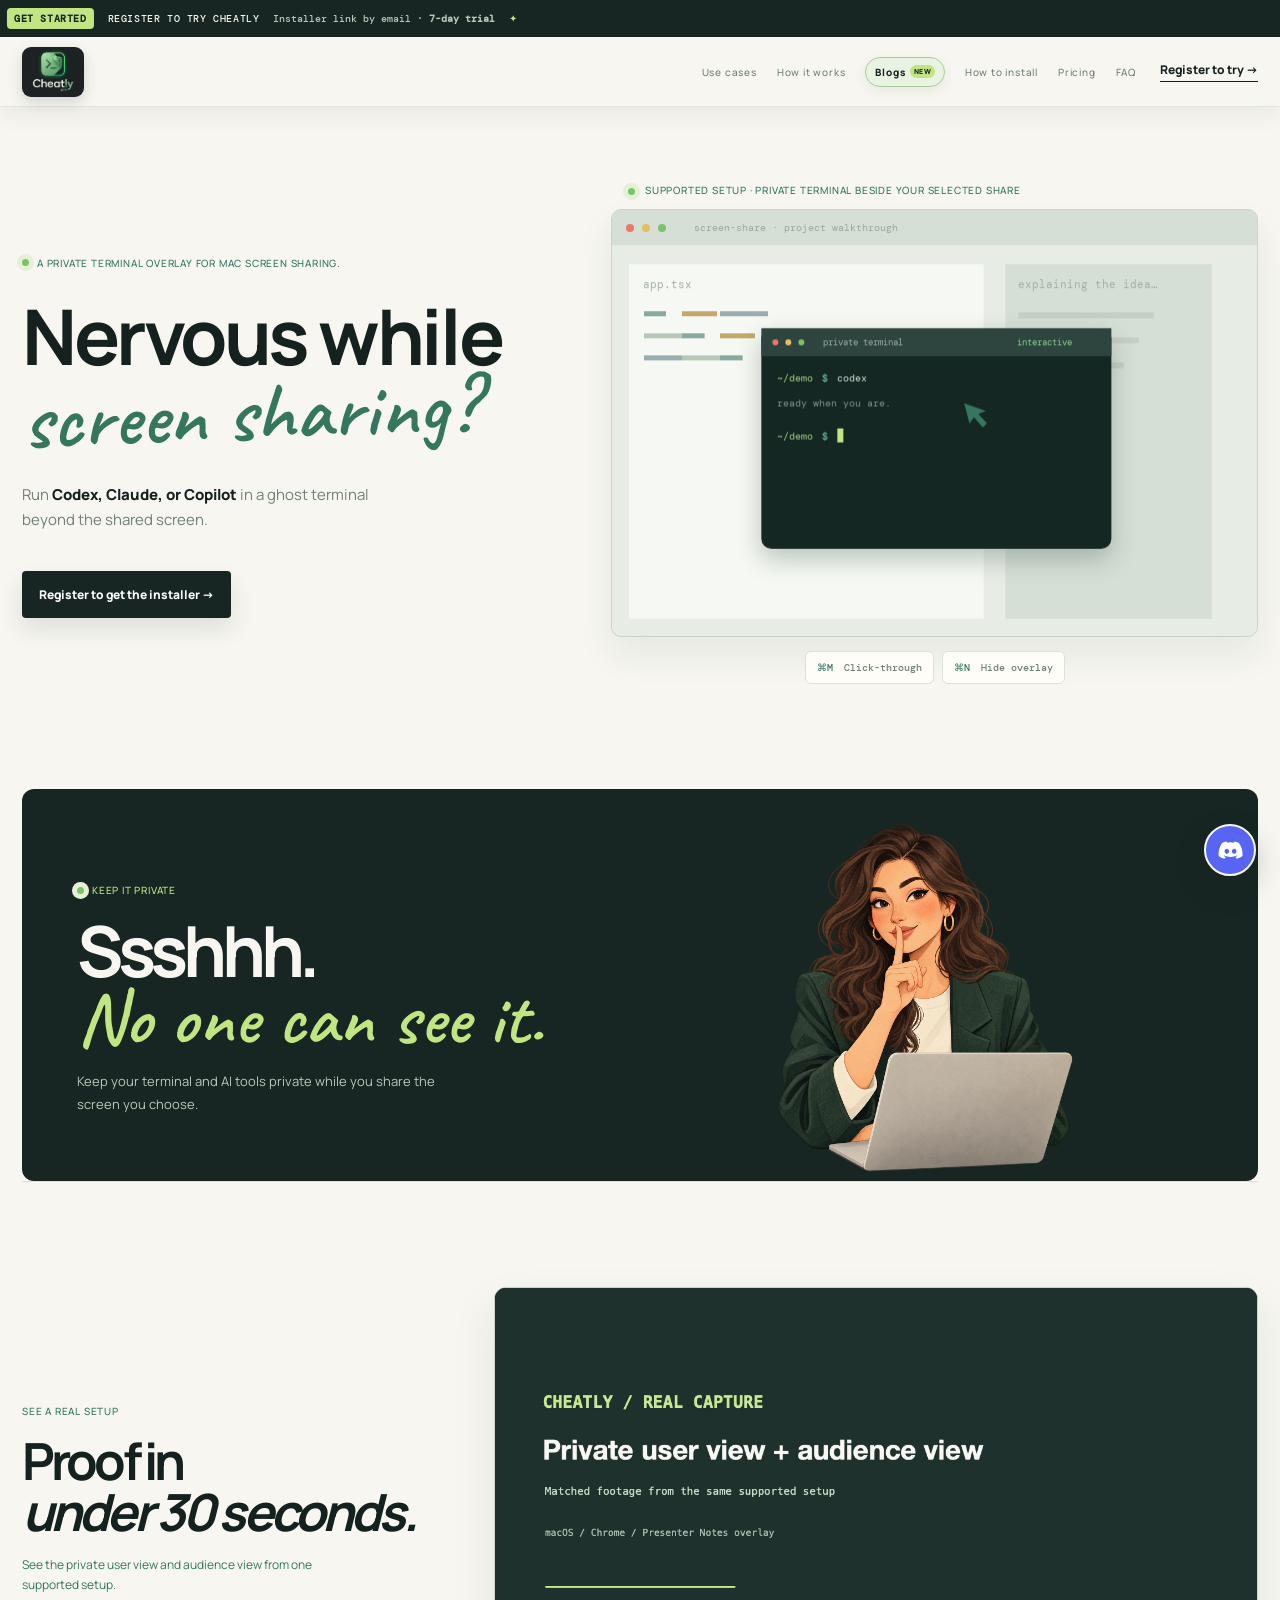
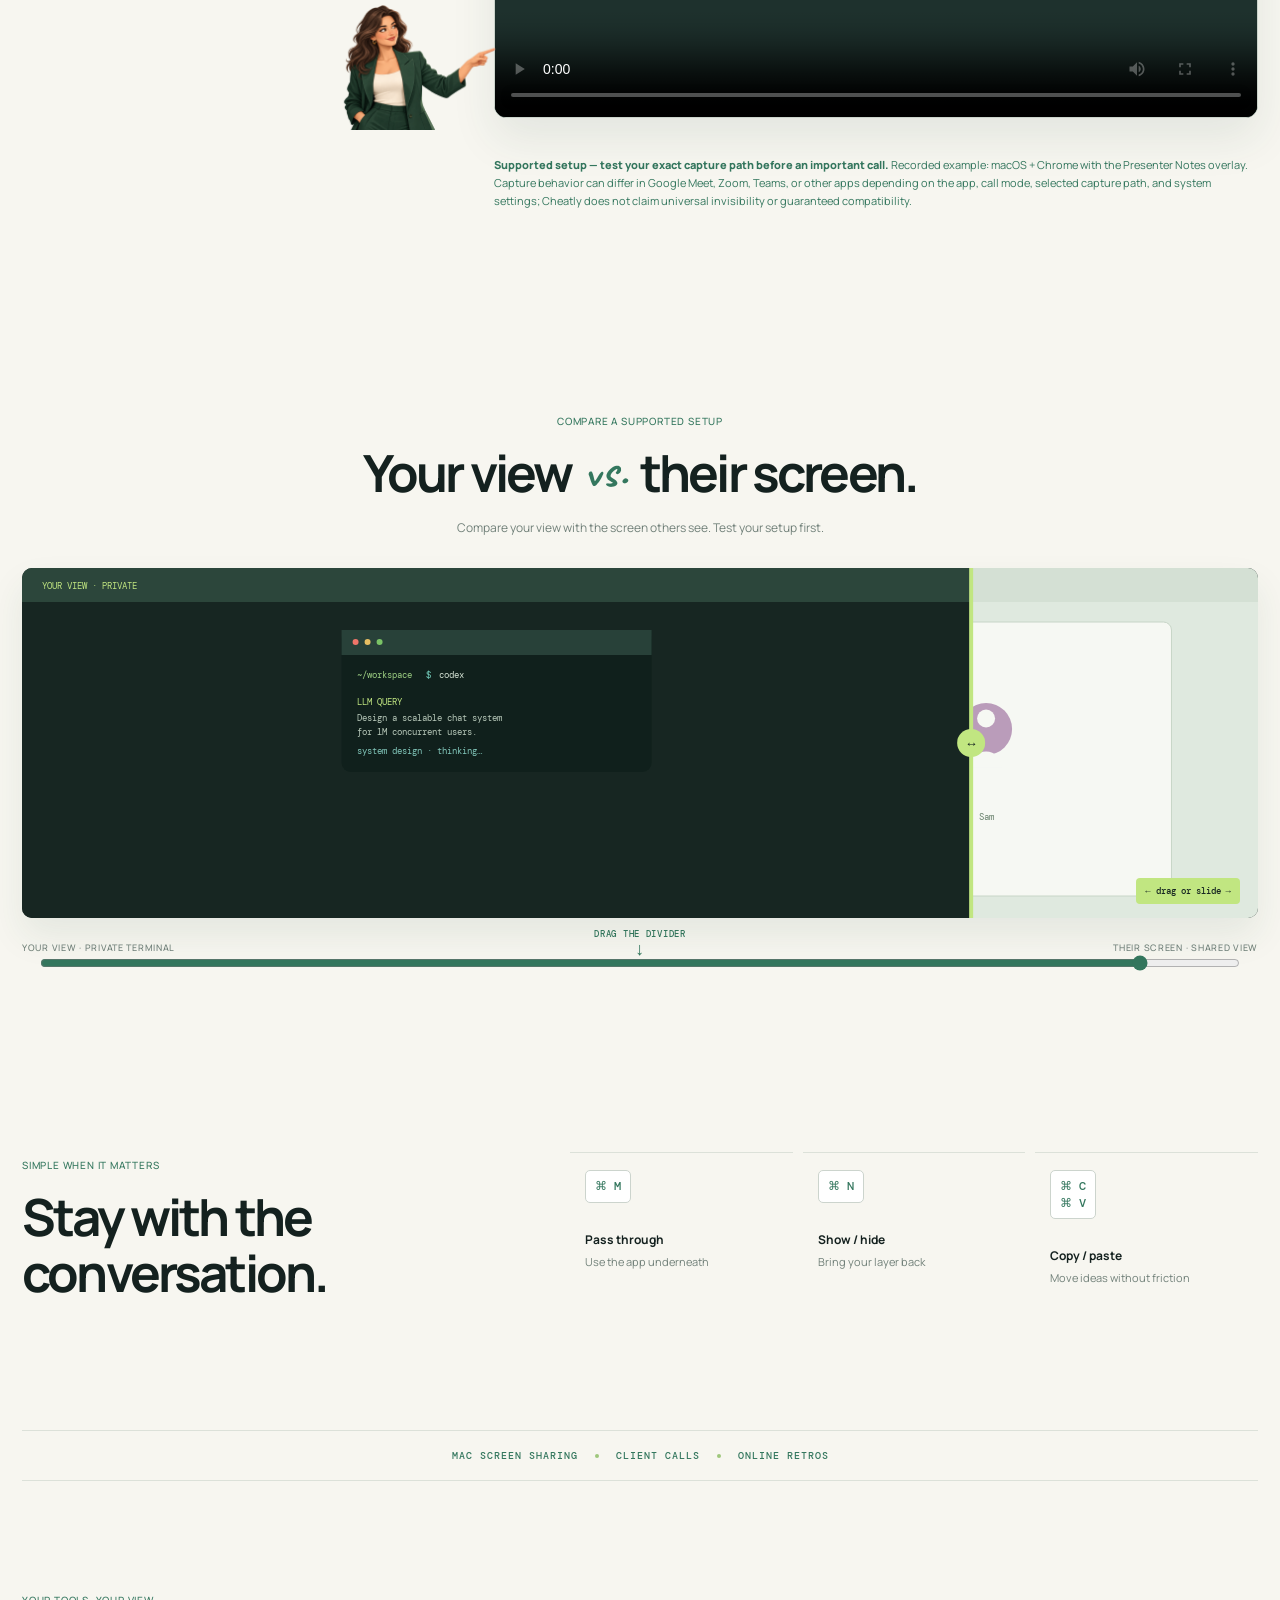
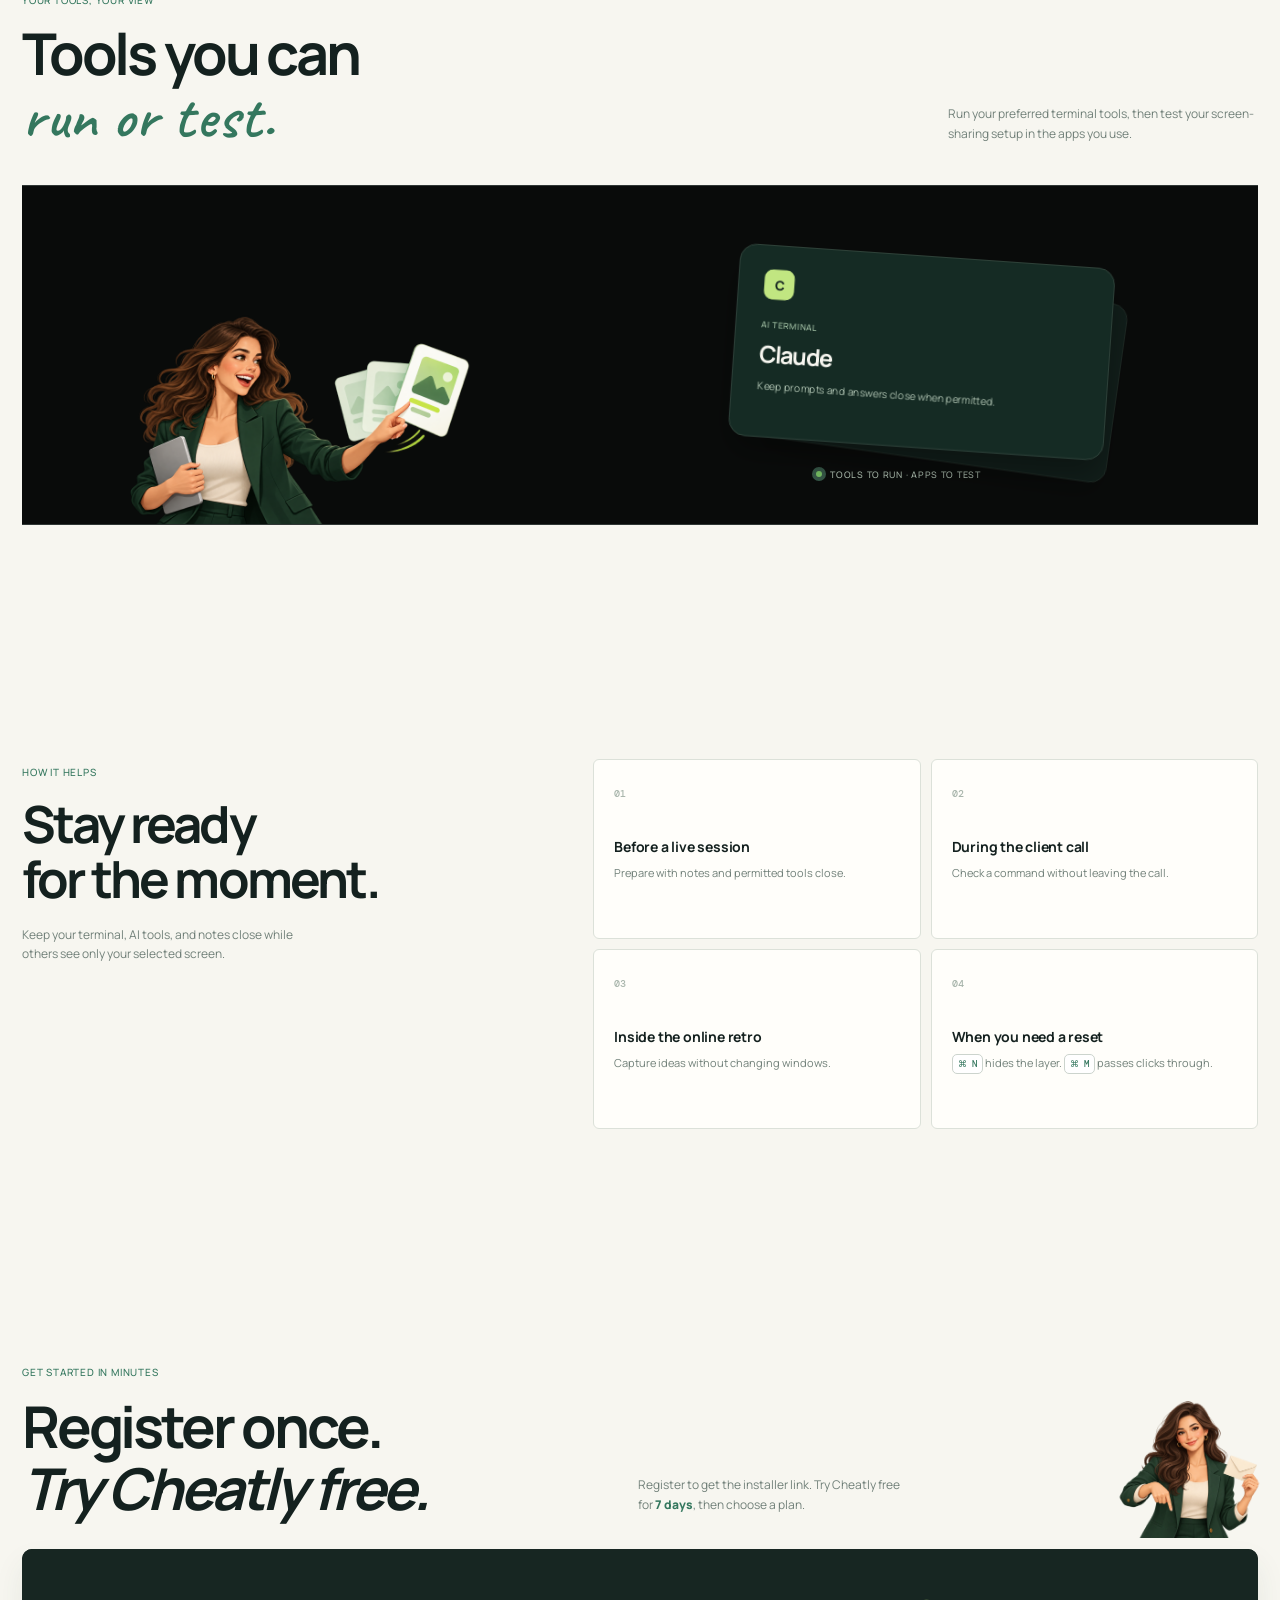
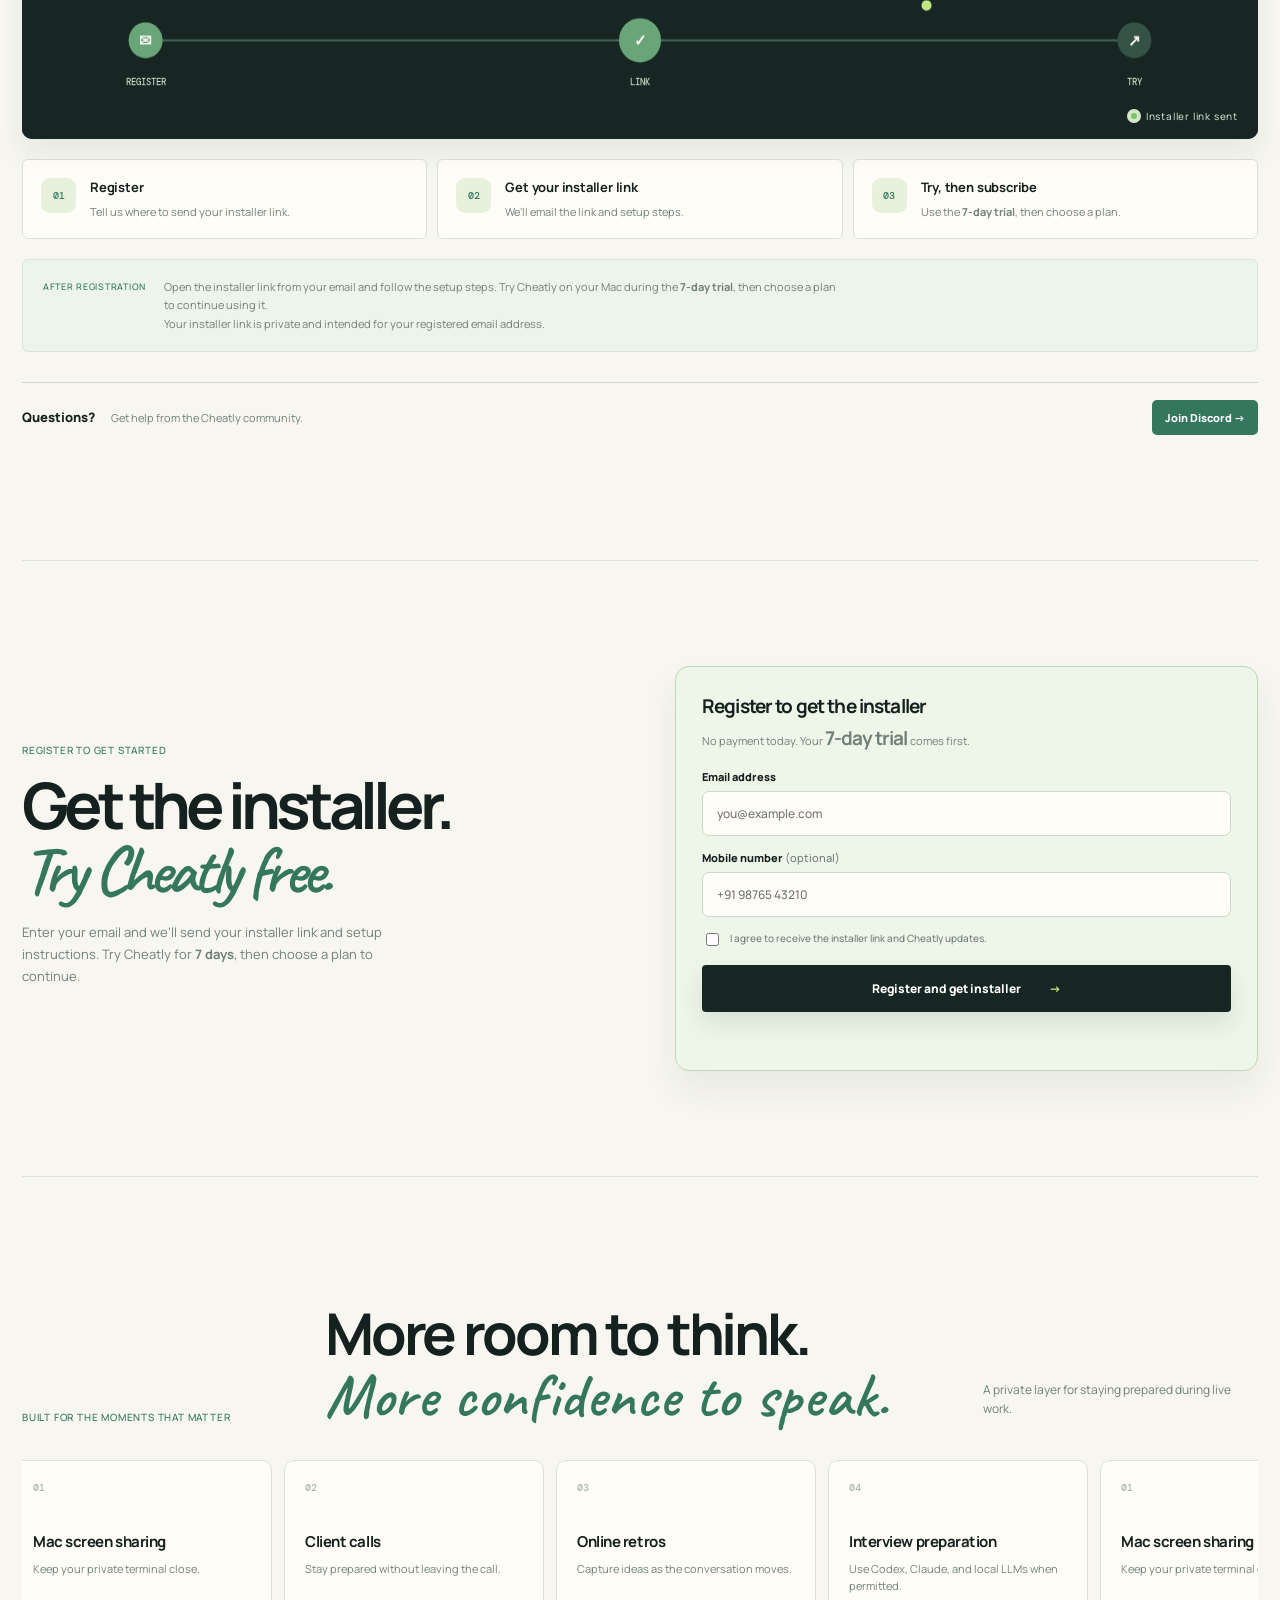
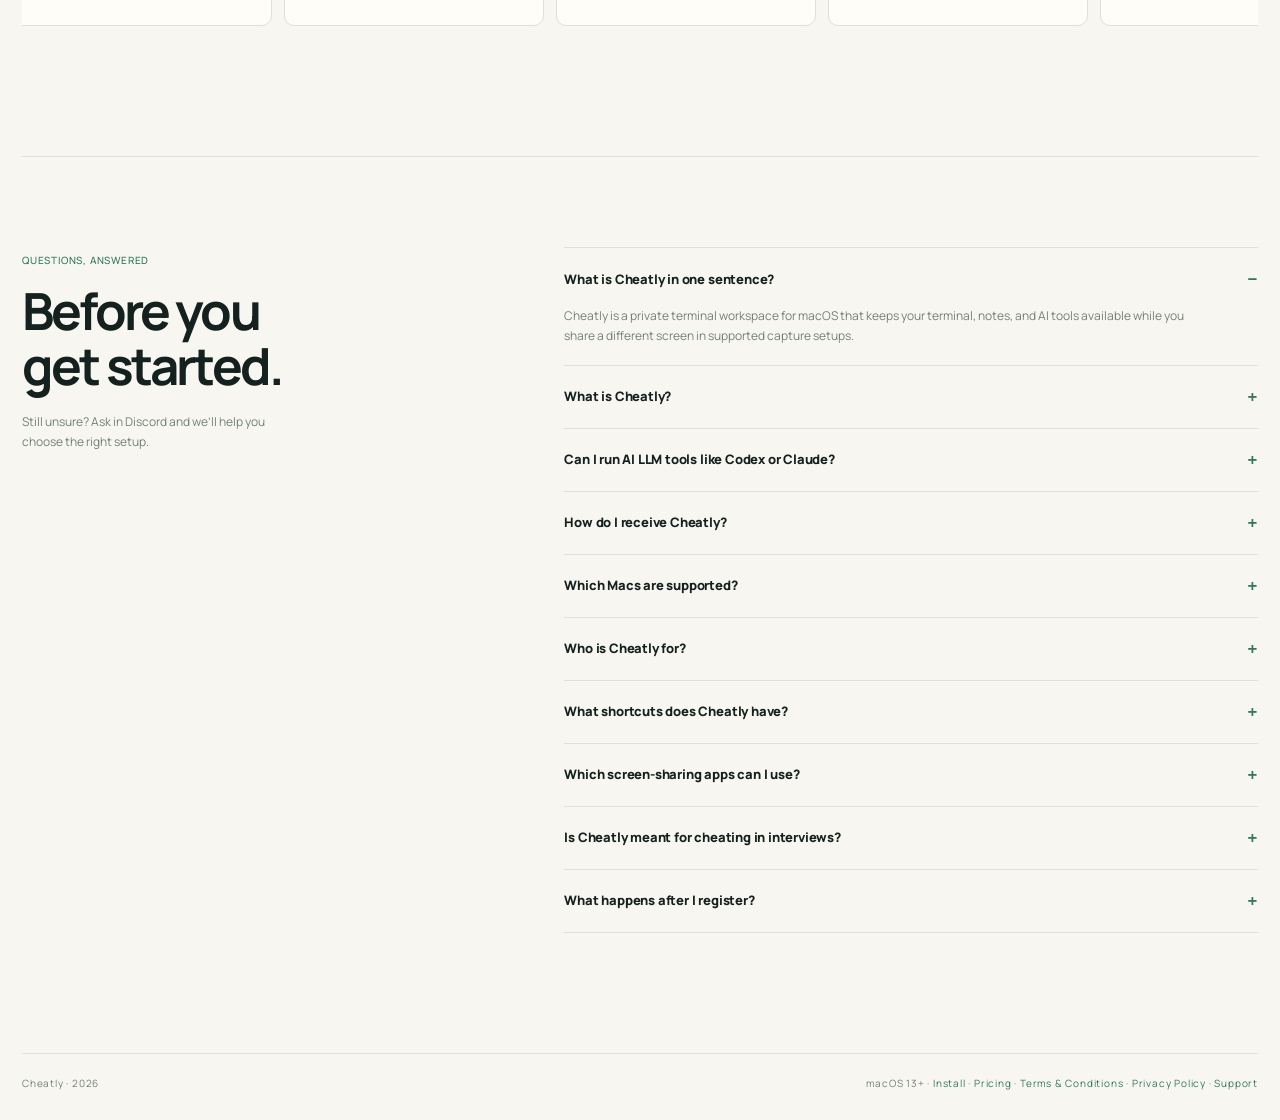
==== commit 3fb2944d: "Refine ghost terminal hero copy" ====
--- a/index.html
+++ b/index.html
@@ -115,7 +115,7 @@
       <div class="hero-copy">
         <span class="eyebrow"><i></i> A private terminal overlay for Mac screen sharing.</span>
         <h1><span class="hero-title-main">Nervous while</span><br><em>screen sharing?</em></h1>
-        <p>Run <strong>Codex, Claude, or Copilot</strong> in a private terminal.</p>
+        <p>Run <strong>Codex, Claude, or Copilot</strong> in a ghost terminal beyond the shared screen.</p>
         <a class="button" href="#join">Register to get the installer →</a>
       </div>
       <div class="demo-wrap">
